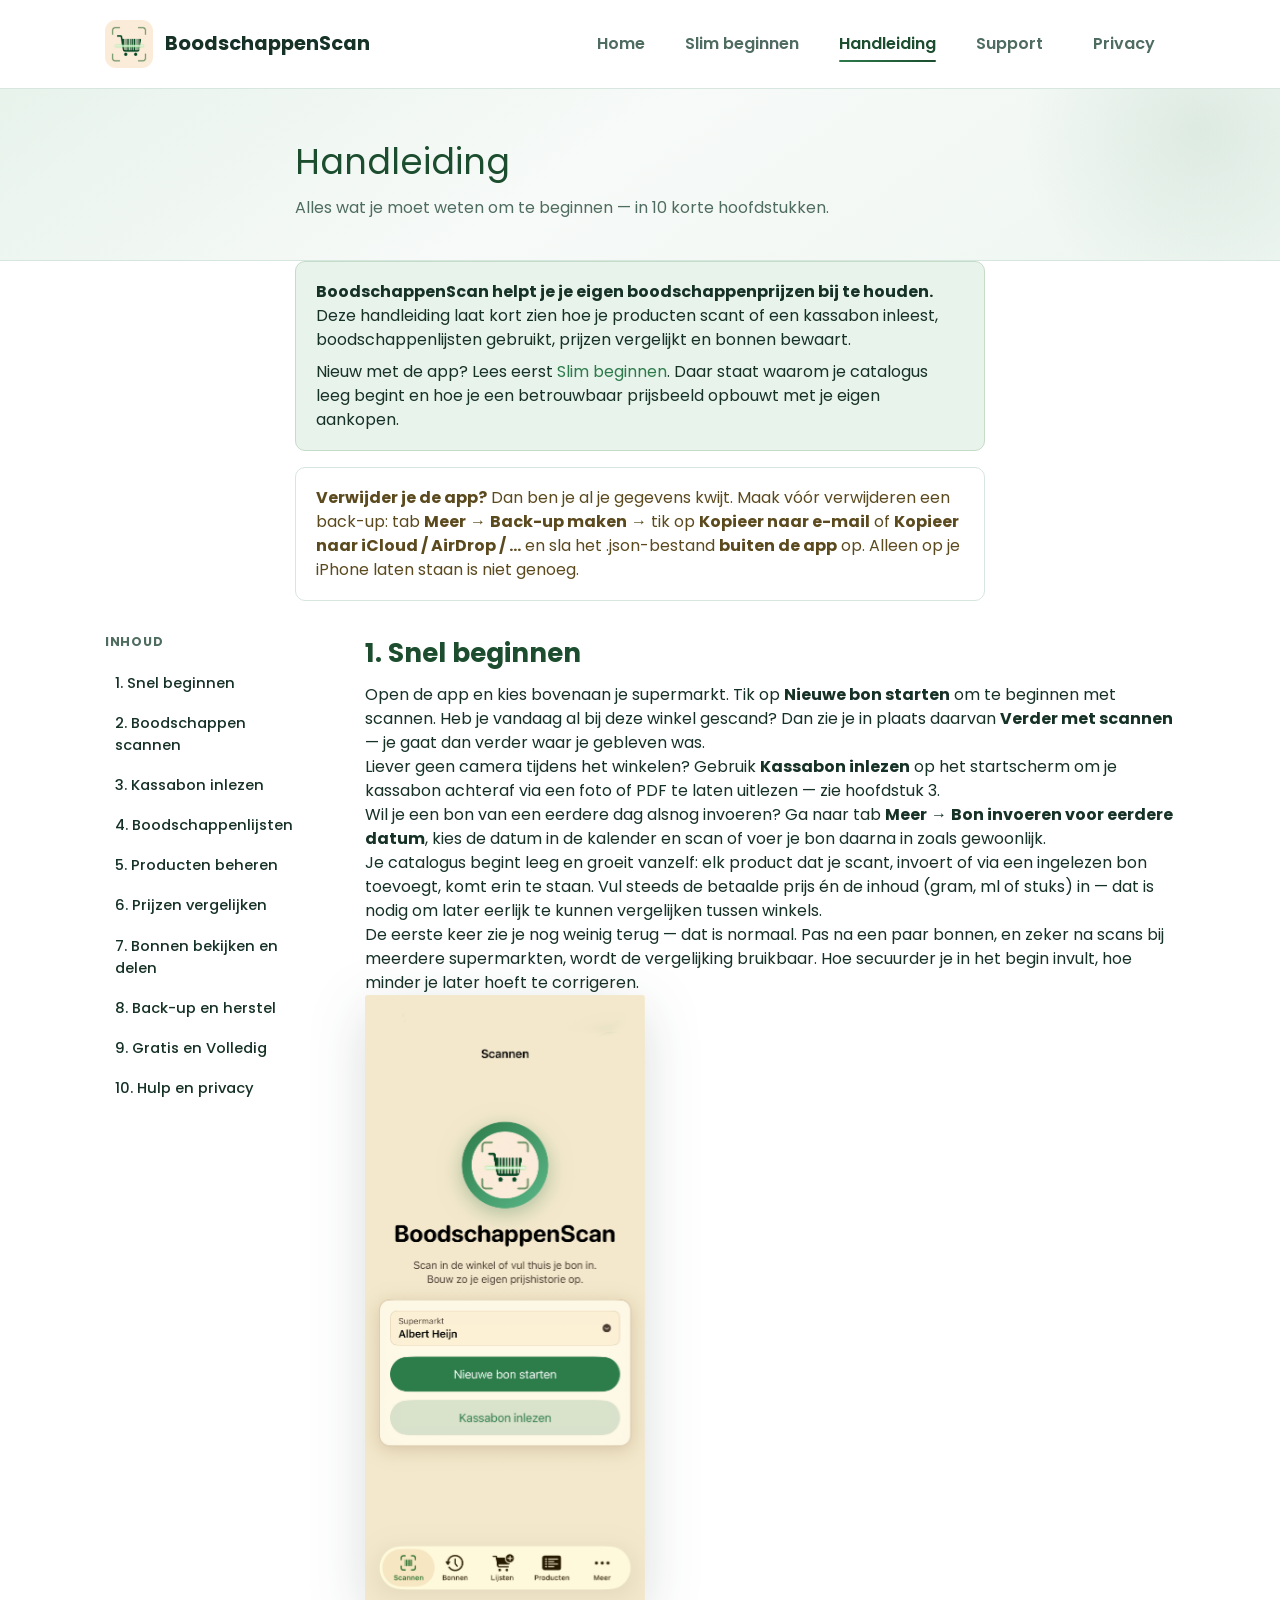
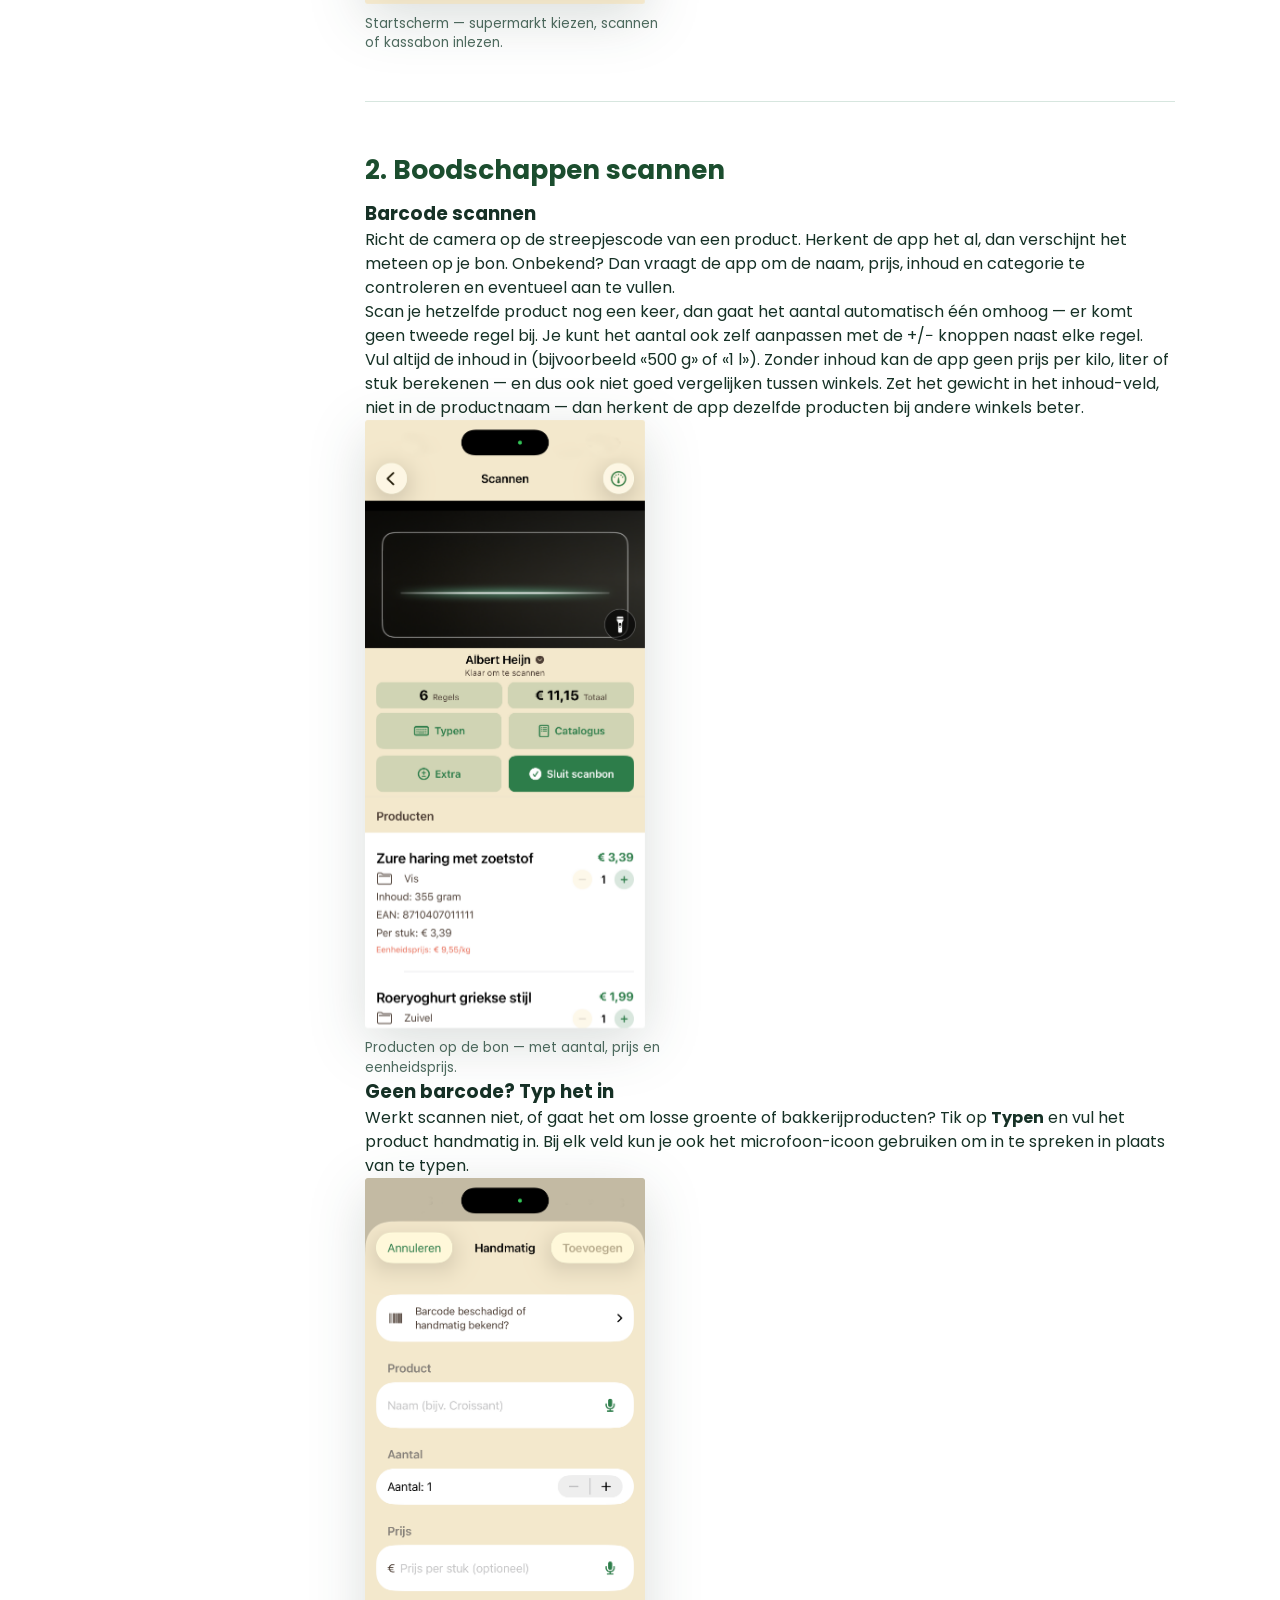
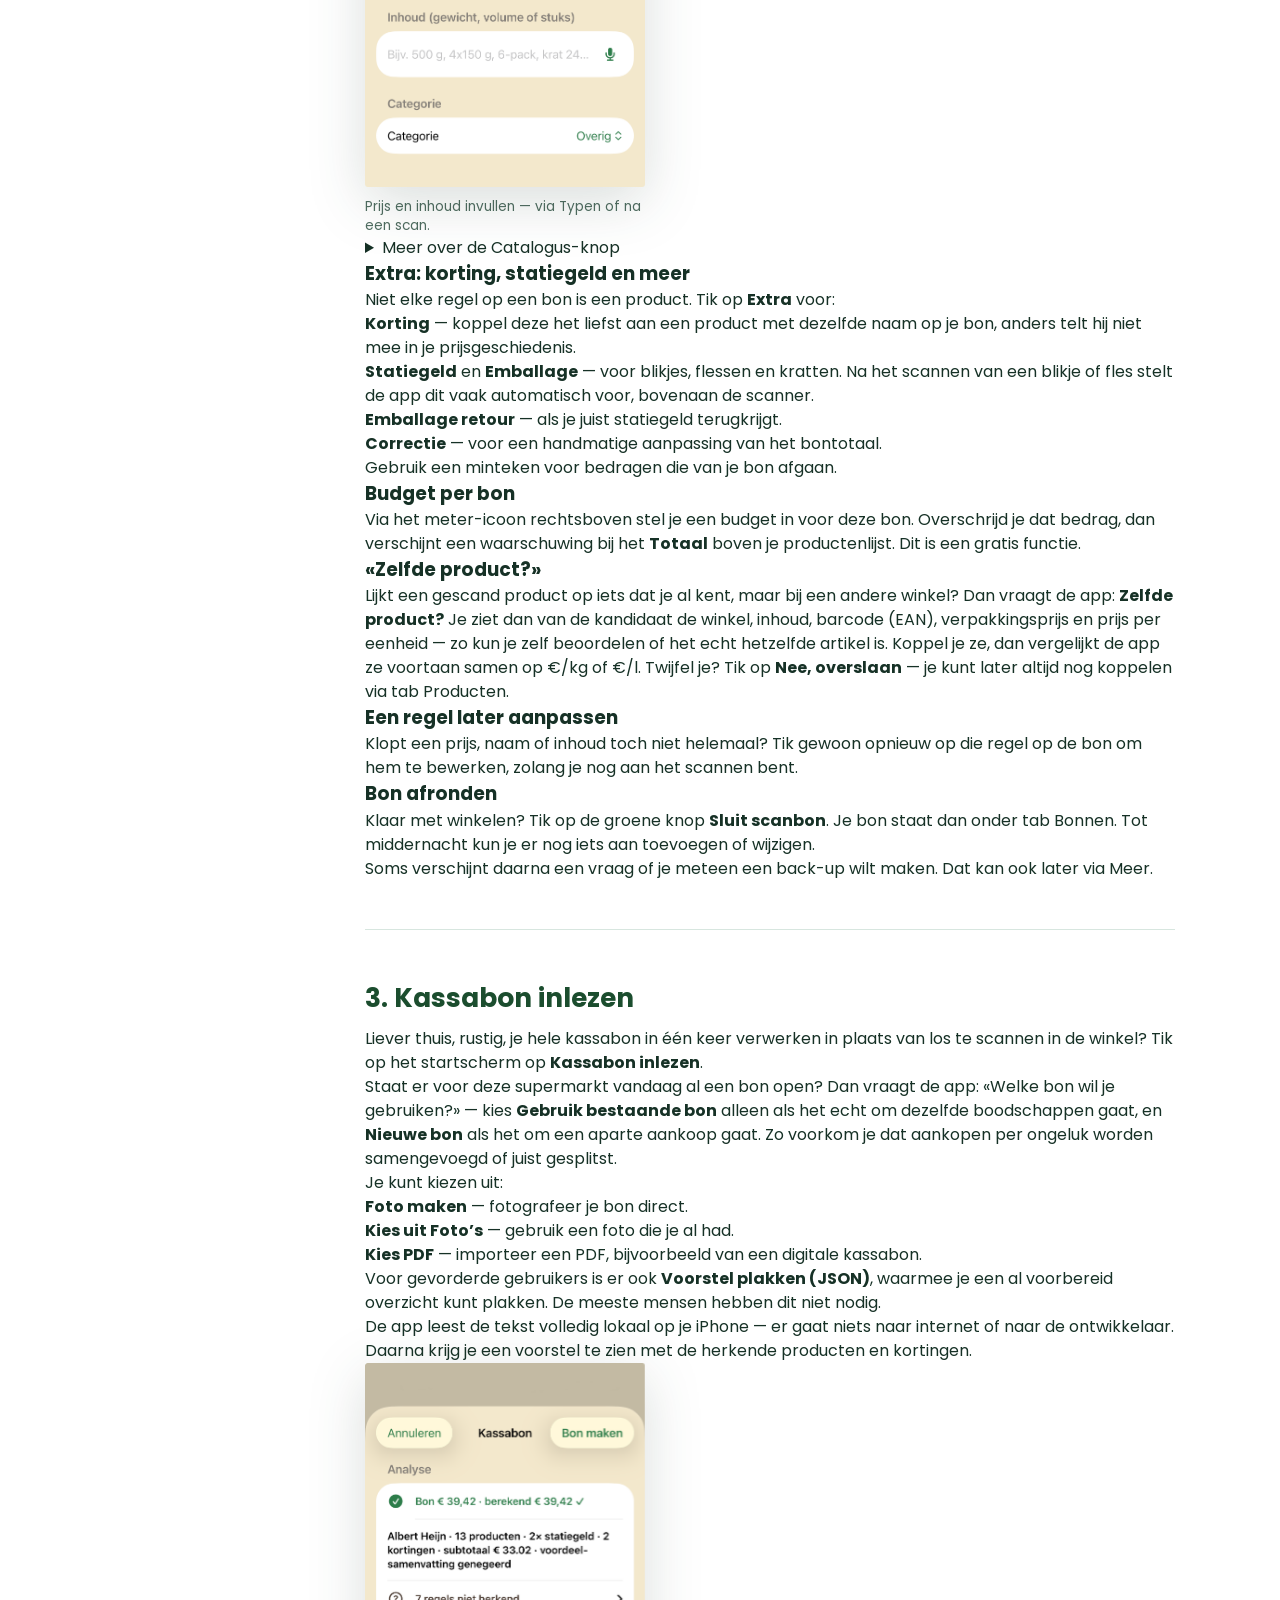
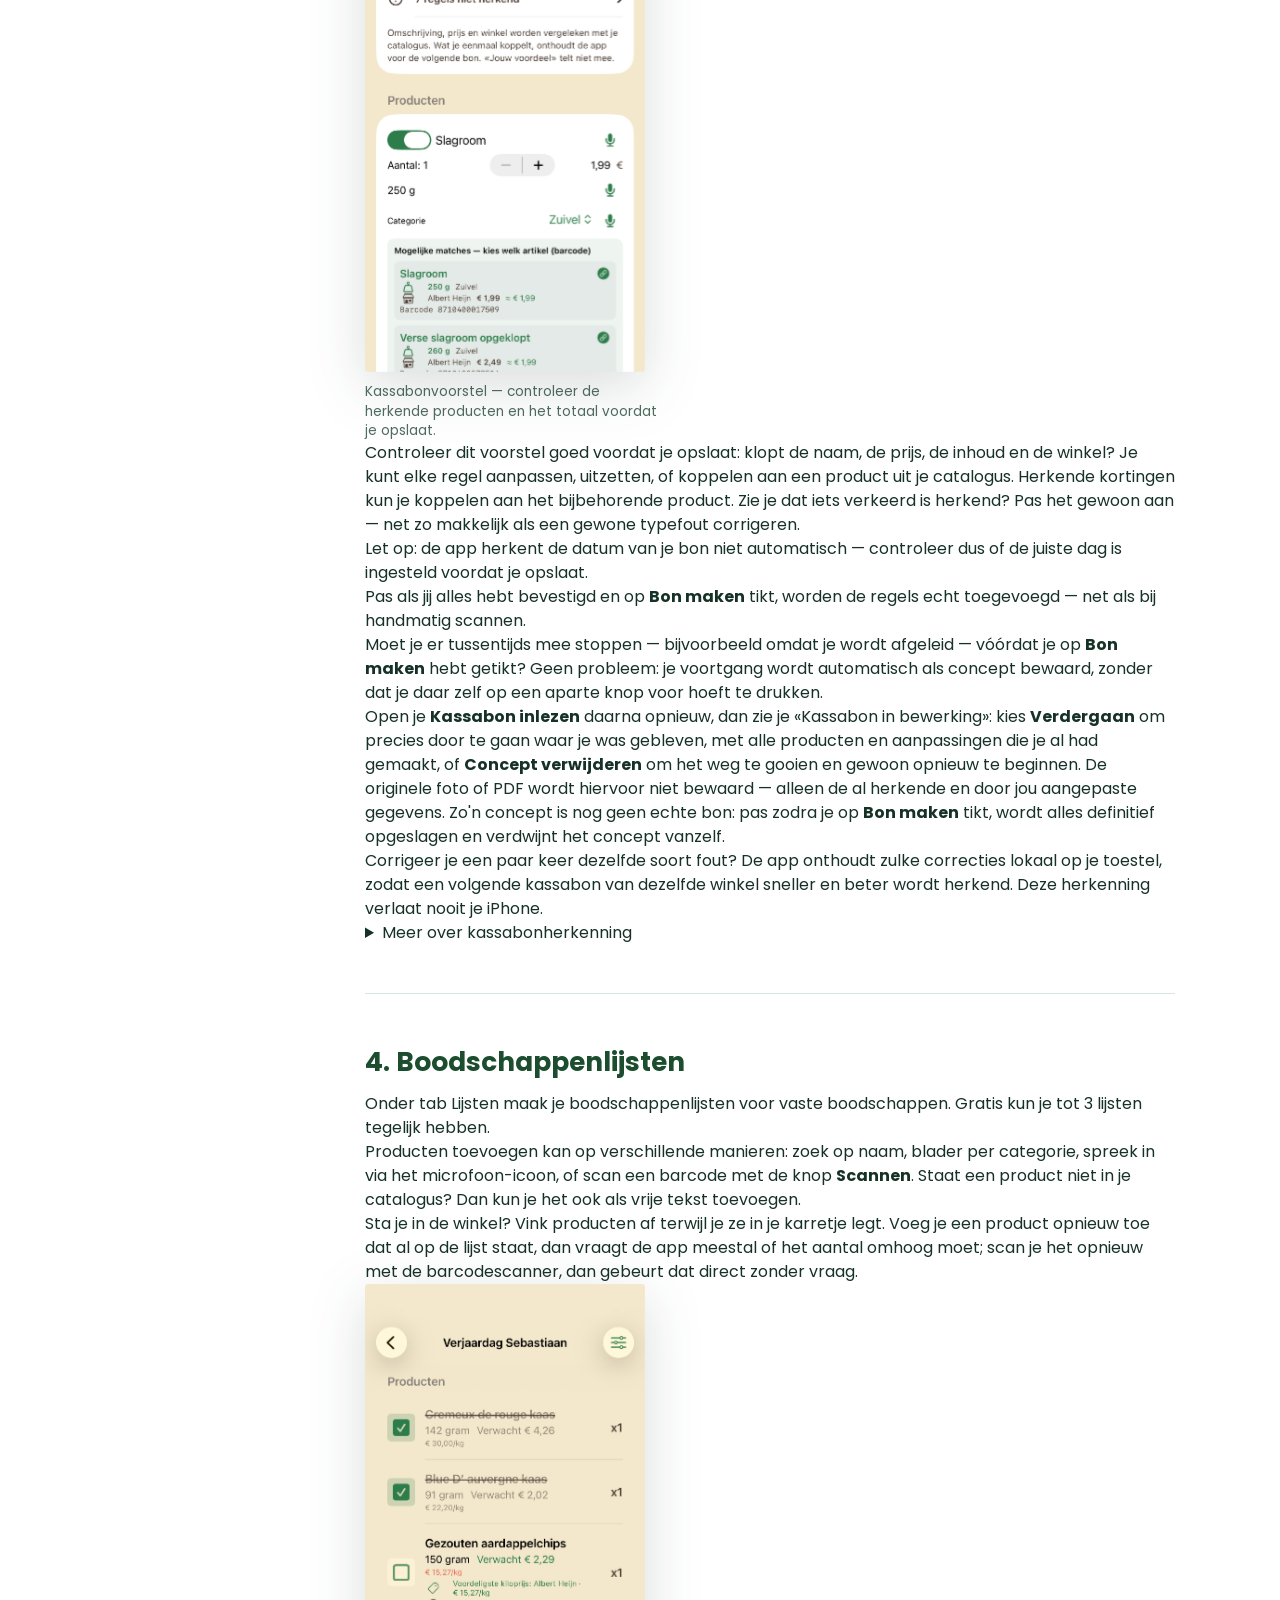
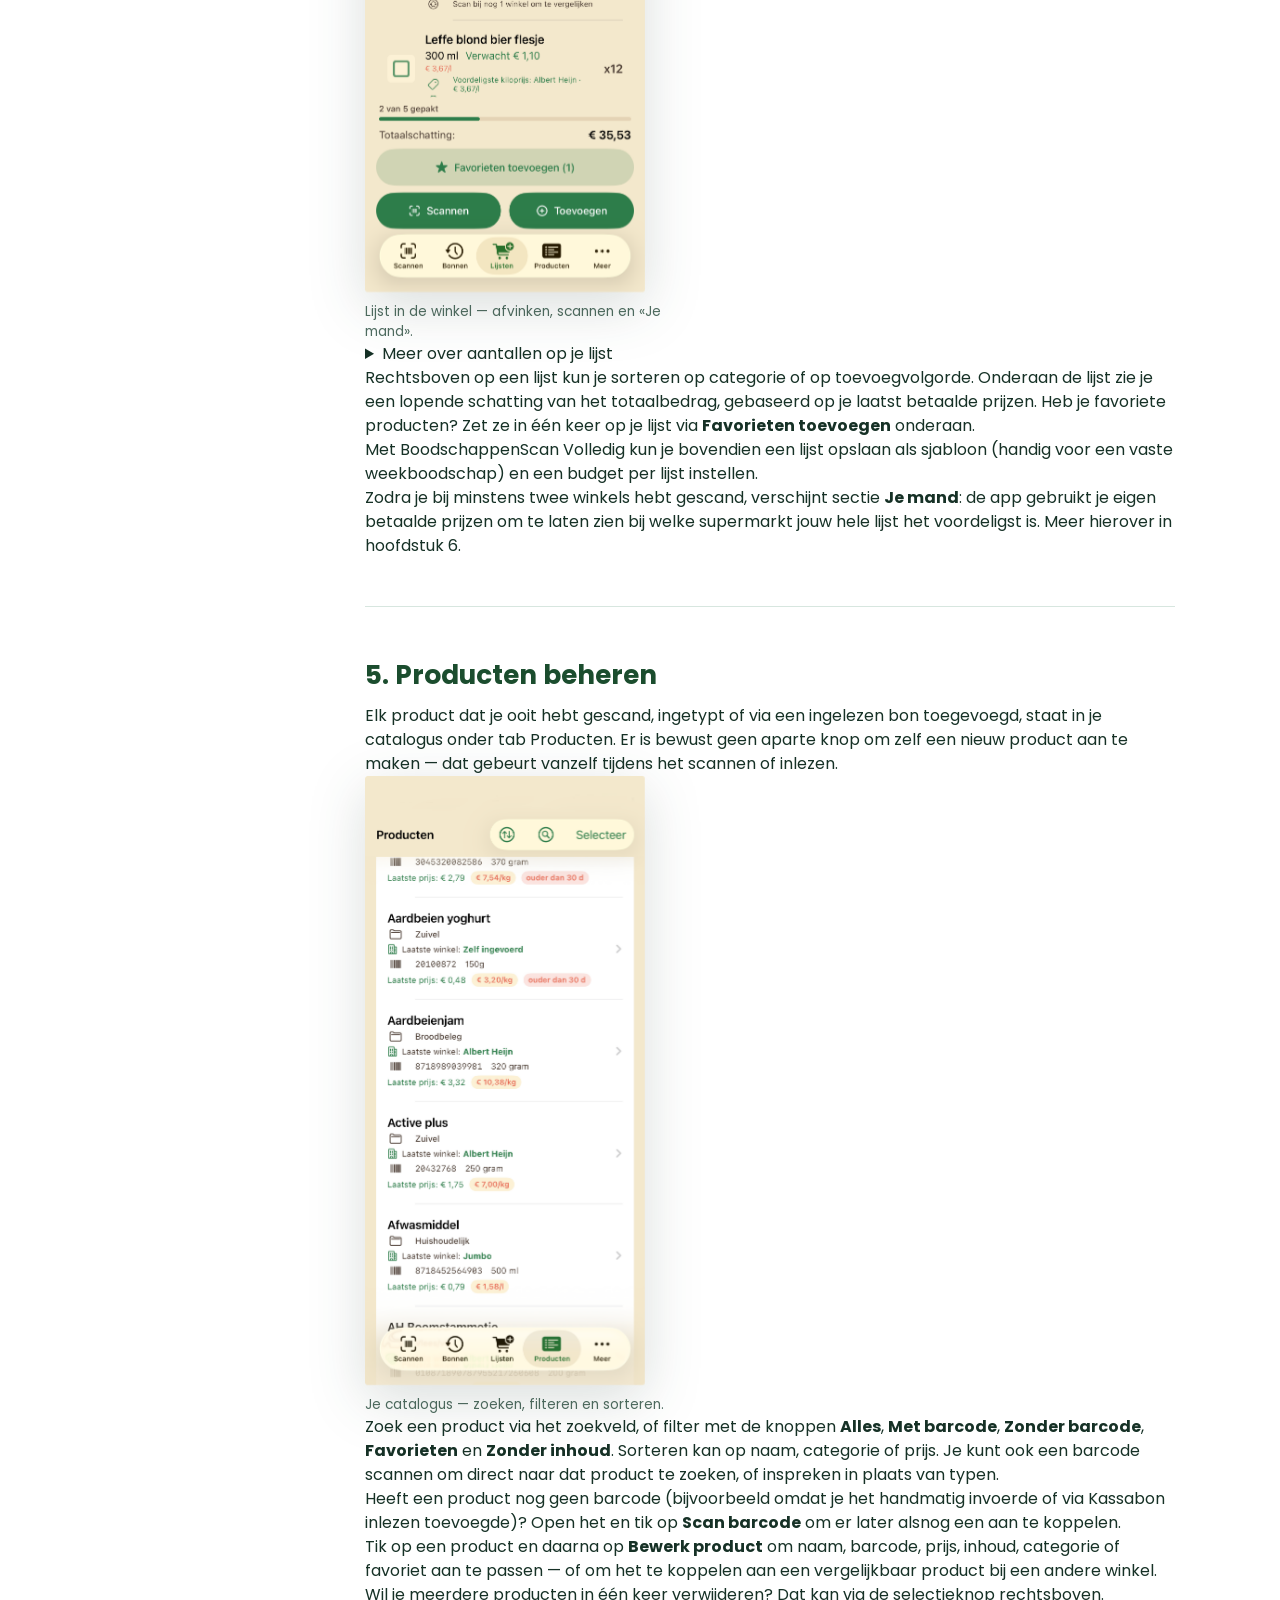
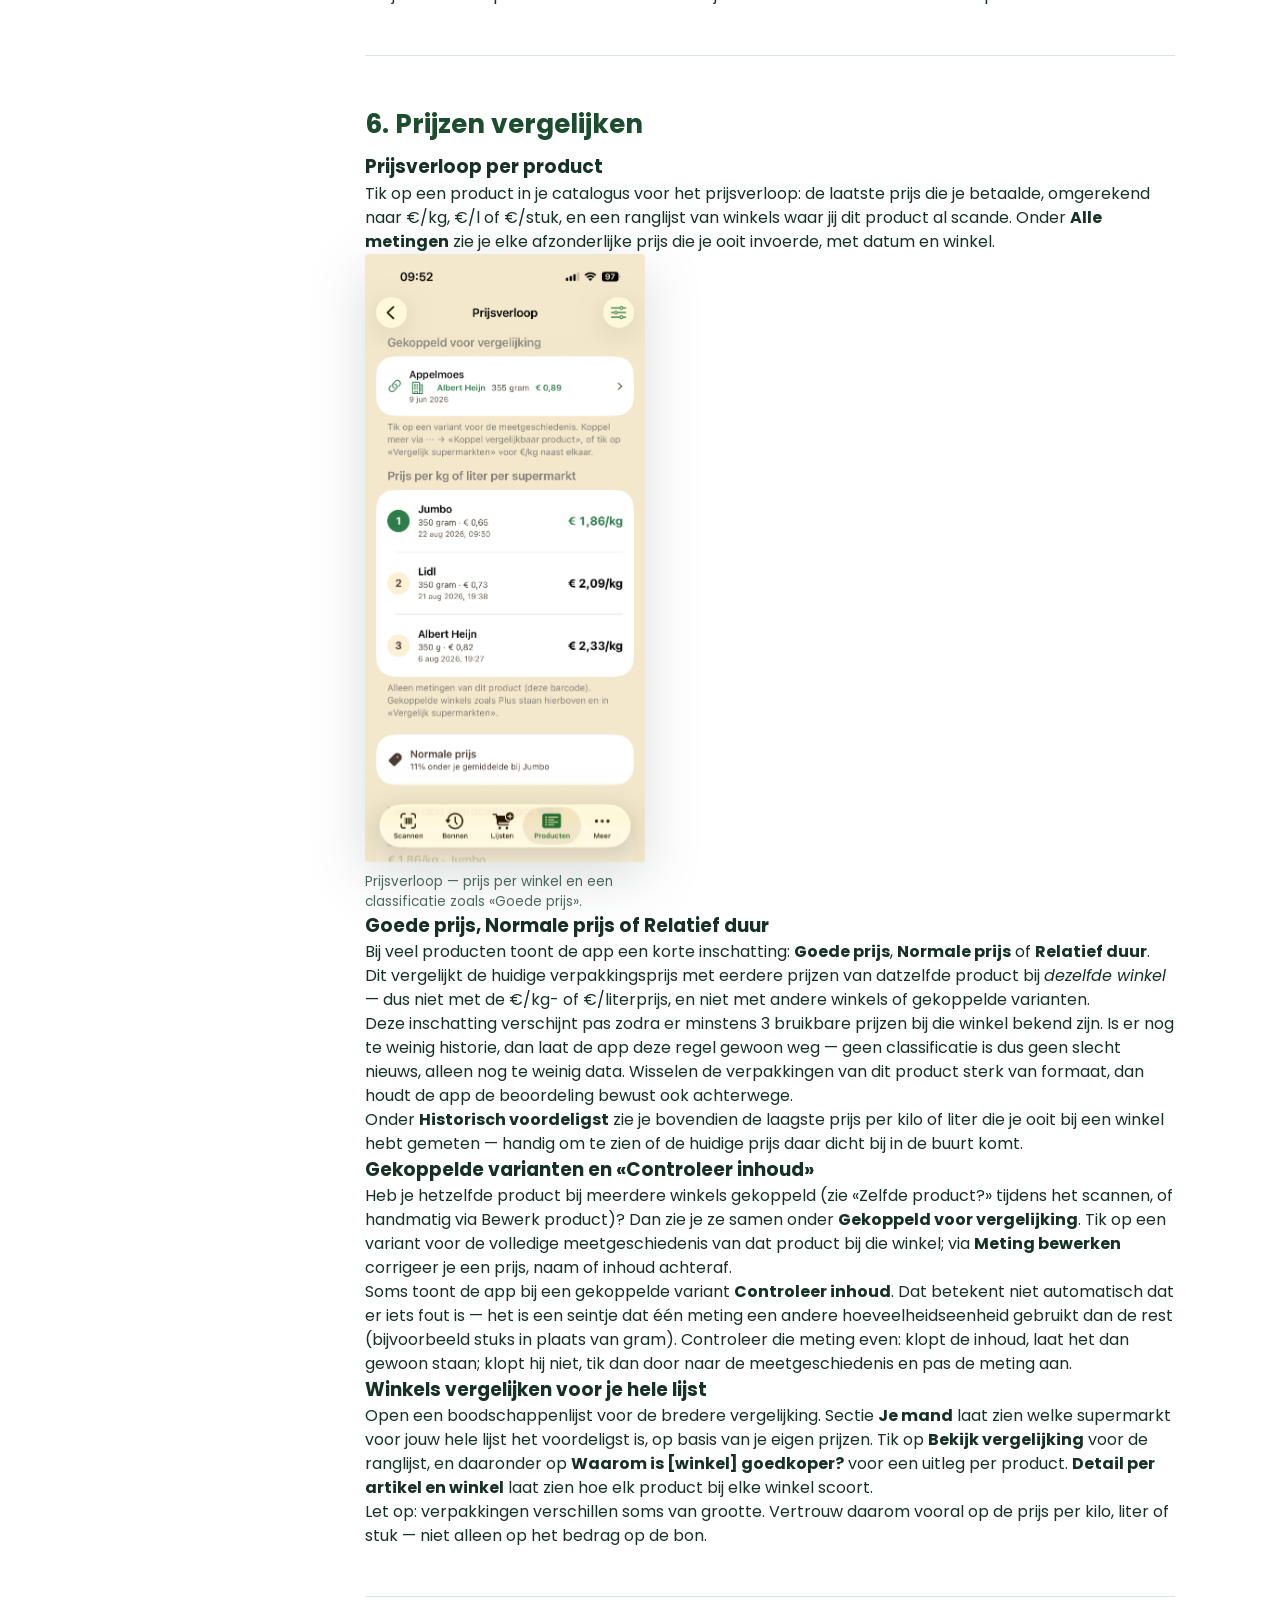
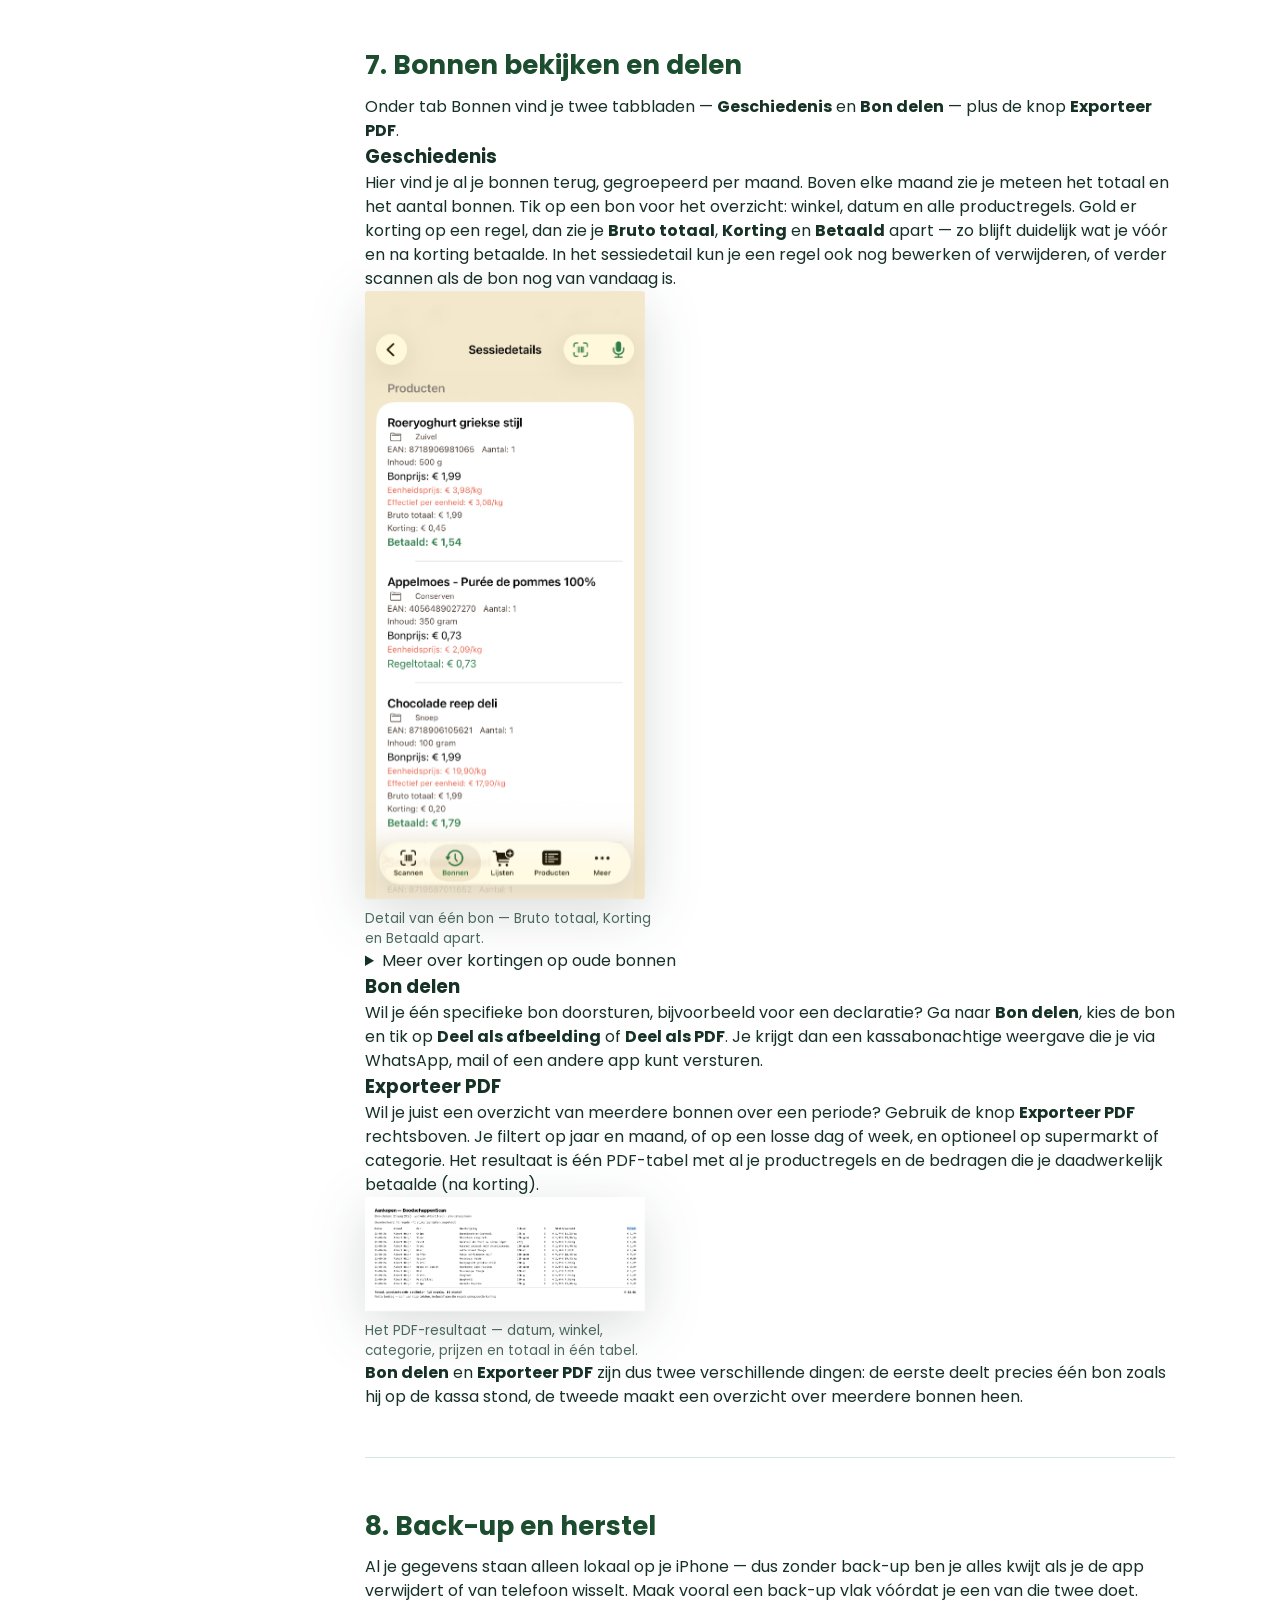
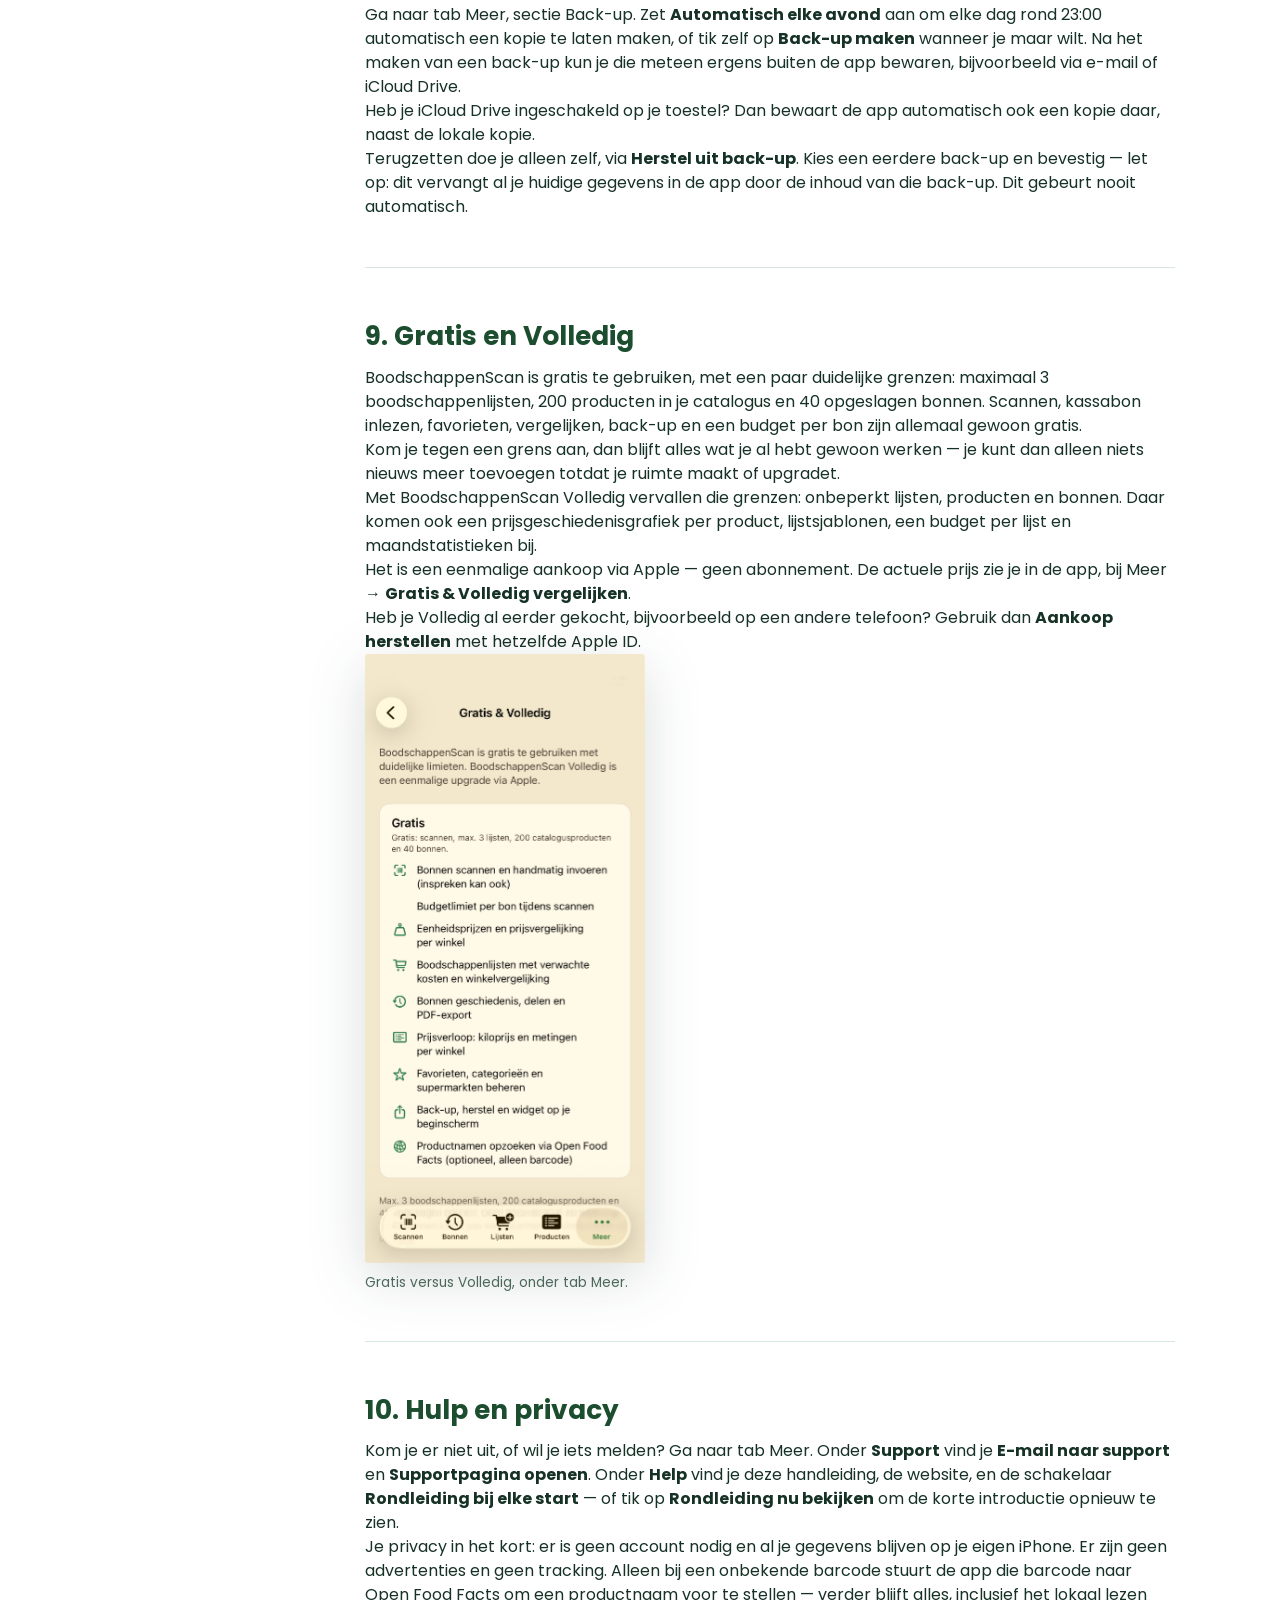
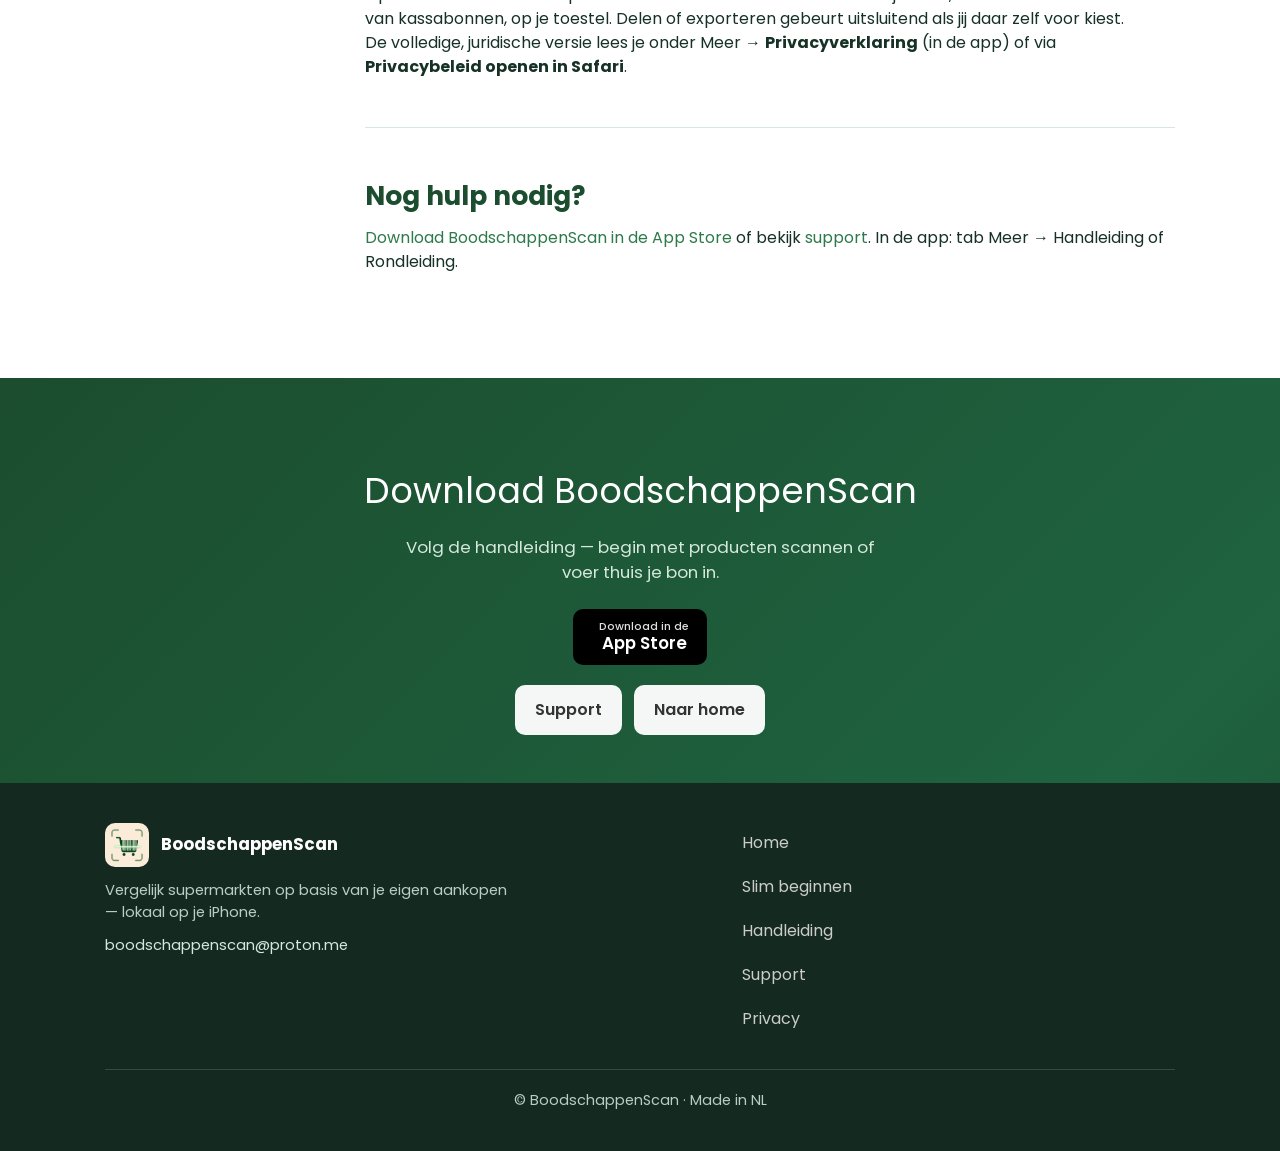
==== handleiding.html @ dc6f980c "Add files via upload" ====
<!DOCTYPE html>

<html lang="nl">
<head>
<meta charset="utf-8"/>
<meta content="width=device-width, initial-scale=1" name="viewport"/>
<title>Handleiding – BoodschappenScan</title>
<meta content="Compacte handleiding voor BoodschappenScan: snel beginnen, scannen, kassabon inlezen, lijsten, producten, prijzen vergelijken, bonnen, back-up en Volledig." name="description"/>
<meta content="index,follow" name="robots"/>
<link crossorigin="anonymous" href="https://cdnjs.cloudflare.com/ajax/libs/font-awesome/6.5.1/css/all.min.css" referrerpolicy="no-referrer" rel="stylesheet"/>
<link href="css/style.css?v=6" rel="stylesheet"/>
<link href="assets/app-icon.png" rel="icon" type="image/png"/>
<link href="https://fonts.googleapis.com" rel="preconnect"/>
<link crossorigin="" href="https://fonts.gstatic.com" rel="preconnect"/>
<link href="https://fonts.googleapis.com/css2?family=Poppins:wght@300;400;600;700&amp;display=swap" rel="stylesheet"/>
</head>
<body>
<nav class="navbar">
<div class="container">
<div class="logo">
<a href="home.html">
<img alt="BoodschappenScan" src="assets/app-icon.png"/>
          BoodschappenScan
        </a>
</div>
<div class="main-menu">
<ul>
<li><a href="home.html">Home</a></li>
<li><a href="slimbeginnen.html">Slim beginnen</a></li>
<li><a class="active" href="handleiding.html">Handleiding</a></li>
<li><a href="support.html">Support</a></li>
<li><a href="index.html">Privacy</a></li>
</ul>
</div>
<button aria-controls="site-mobile-menu" aria-expanded="false" aria-label="Menu openen" class="hamburger-button" type="button">
<div class="hamburger-line"></div>
<div class="hamburger-line"></div>
<div class="hamburger-line"></div>
</button>
</div>
</nav>
<button aria-label="Menu sluiten" class="mobile-menu-backdrop" hidden="" type="button"></button>
<div class="mobile-menu" id="site-mobile-menu">
<ul>
<li><a href="home.html">Home</a></li>
<li><a href="slimbeginnen.html">Slim beginnen</a></li>
<li><a class="active" href="handleiding.html">Handleiding</a></li>
<li><a href="support.html">Support</a></li>
<li><a href="index.html">Privacy</a></li>
</ul>
</div>
<section class="page-hero">
<div class="container-md">
<h1 class="text-xl" style="margin:0;">Handleiding</h1>
<p class="meta">Alles wat je moet weten om te beginnen — in 10 korte hoofdstukken.</p>
</div>
</section>
<div class="guide-intro container-md">
<div class="box box-accent">
<p style="margin:0 0 8px;"><strong>BoodschappenScan helpt je je eigen boodschappenprijzen bij te houden.</strong> Deze handleiding laat kort zien hoe je producten scant of een kassabon inleest, boodschappenlijsten gebruikt, prijzen vergelijkt en bonnen bewaart.</p>
<p style="margin:0;">Nieuw met de app? Lees eerst <a href="slimbeginnen.html">Slim beginnen</a>. Daar staat waarom je catalogus leeg begint en hoe je een betrouwbaar prijsbeeld opbouwt met je eigen aankopen.</p>
</div>
<div class="guide-warning box">
<p style="margin:0;"><strong>Verwijder je de app?</strong> Dan ben je al je gegevens kwijt. Maak vóór verwijderen een back-up: tab <strong>Meer</strong> → <strong>Back-up maken</strong> → tik op <strong>Kopieer naar e-mail</strong> of <strong>Kopieer naar iCloud / AirDrop / …</strong> en sla het .json-bestand <strong>buiten de app</strong> op. Alleen op je iPhone laten staan is niet genoeg.</p>
</div>
</div>
<div class="guide-layout container">
<aside aria-label="Inhoudsopgave" class="guide-toc">
<p class="guide-toc-title">Inhoud</p>
<nav>
<ul>
<li><a href="#start">1. Snel beginnen</a></li>
<li><a href="#scannen">2. Boodschappen scannen</a></li>
<li><a href="#kassabon">3. Kassabon inlezen</a></li>
<li><a href="#lijsten">4. Boodschappenlijsten</a></li>
<li><a href="#producten">5. Producten beheren</a></li>
<li><a href="#vergelijken">6. Prijzen vergelijken</a></li>
<li><a href="#bonnen">7. Bonnen bekijken en delen</a></li>
<li><a href="#backup">8. Back-up en herstel</a></li>
<li><a href="#volledig">9. Gratis en Volledig</a></li>
<li><a href="#hulp-privacy">10. Hulp en privacy</a></li>
</ul>
</nav>
</aside>
<main class="guide-content">
<!-- 1. SNEL BEGINNEN -->
<section class="guide-chapter" id="start">
<h2>1. Snel beginnen</h2>
<p>Open de app en kies bovenaan je supermarkt. Tik op <strong>Nieuwe bon starten</strong> om te beginnen met scannen. Heb je vandaag al bij deze winkel gescand? Dan zie je in plaats daarvan <strong>Verder met scannen</strong> — je gaat dan verder waar je gebleven was.</p>
<p>Liever geen camera tijdens het winkelen? Gebruik <strong>Kassabon inlezen</strong> op het startscherm om je kassabon achteraf via een foto of PDF te laten uitlezen — zie hoofdstuk 3.</p>
<p>Wil je een bon van een eerdere dag alsnog invoeren? Ga naar tab <strong>Meer</strong> → <strong>Bon invoeren voor eerdere datum</strong>, kies de datum in de kalender en scan of voer je bon daarna in zoals gewoonlijk.</p>
<p>Je catalogus begint leeg en groeit vanzelf: elk product dat je scant, invoert of via een ingelezen bon toevoegt, komt erin te staan. Vul steeds de betaalde prijs én de inhoud (gram, ml of stuks) in — dat is nodig om later eerlijk te kunnen vergelijken tussen winkels.</p>
<p>De eerste keer zie je nog weinig terug — dat is normaal. Pas na een paar bonnen, en zeker na scans bij meerdere supermarkten, wordt de vergelijking bruikbaar. Hoe secuurder je in het begin invult, hoe minder je later hoeft te corrigeren.</p>
<figure class="guide-figure">
<div class="device-shot guide-shot is-zoomable">
<img alt="Startscherm met Nieuwe bon starten" class="app-screenshot" height="1024" loading="lazy" src="assets/fotohandleiding/startscherm_1.png" width="470"/>
</div>
<figcaption>Startscherm — supermarkt kiezen, scannen of kassabon inlezen.</figcaption>
</figure>
</section>
<!-- 2. BOODSCHAPPEN SCANNEN -->
<section class="guide-chapter" id="scannen">
<h2>2. Boodschappen scannen</h2>
<h3>Barcode scannen</h3>
<p>Richt de camera op de streepjescode van een product. Herkent de app het al, dan verschijnt het meteen op je bon. Onbekend? Dan vraagt de app om de naam, prijs, inhoud en categorie te controleren en eventueel aan te vullen.</p>
<p>Scan je hetzelfde product nog een keer, dan gaat het aantal automatisch één omhoog — er komt geen tweede regel bij. Je kunt het aantal ook zelf aanpassen met de +/− knoppen naast elke regel.</p>
<p>Vul altijd de inhoud in (bijvoorbeeld «500 g» of «1 l»). Zonder inhoud kan de app geen prijs per kilo, liter of stuk berekenen — en dus ook niet goed vergelijken tussen winkels. Zet het gewicht in het inhoud-veld, niet in de productnaam — dan herkent de app dezelfde producten bij andere winkels beter.</p>
<figure class="guide-figure">
<div class="device-shot guide-shot is-zoomable">
<img alt="Gescande producten op bon" class="app-screenshot" height="1024" loading="lazy" src="assets/fotohandleiding/scannen_5.png" width="470"/>
</div>
<figcaption>Producten op de bon — met aantal, prijs en eenheidsprijs.</figcaption>
</figure>
<h3>Geen barcode? Typ het in</h3>
<p>Werkt scannen niet, of gaat het om losse groente of bakkerijproducten? Tik op <strong>Typen</strong> en vul het product handmatig in. Bij elk veld kun je ook het microfoon-icoon gebruiken om in te spreken in plaats van te typen.</p>
<figure class="guide-figure">
<div class="device-shot guide-shot is-zoomable">
<img alt="Handmatig product invoeren" class="app-screenshot" height="1024" loading="lazy" src="assets/fotohandleiding/scannentypen_7.png" width="470"/>
</div>
<figcaption>Prijs en inhoud invullen — via Typen of na een scan.</figcaption>
</figure>
<details class="guide-detail">
<summary>Meer over de Catalogus-knop</summary>
<p>Tik tijdens het scannen op <strong>Catalogus</strong> om snel een product te kiezen dat je al eerder hebt gescand of ingevoerd — handig als scannen even niet lukt, of voor een vaste boodschap zonder barcode. De app vult naam, prijs en inhoud alvast in vanuit je catalogus; controleer daarna gewoon aantal, prijs en inhoud zoals bij elke andere regel.</p>
</details>
<h3>Extra: korting, statiegeld en meer</h3>
<p>Niet elke regel op een bon is een product. Tik op <strong>Extra</strong> voor:</p>
<ul>
<li><strong>Korting</strong> — koppel deze het liefst aan een product met dezelfde naam op je bon, anders telt hij niet mee in je prijsgeschiedenis.</li>
<li><strong>Statiegeld</strong> en <strong>Emballage</strong> — voor blikjes, flessen en kratten. Na het scannen van een blikje of fles stelt de app dit vaak automatisch voor, bovenaan de scanner.</li>
<li><strong>Emballage retour</strong> — als je juist statiegeld terugkrijgt.</li>
<li><strong>Correctie</strong> — voor een handmatige aanpassing van het bontotaal.</li>
</ul>
<p>Gebruik een minteken voor bedragen die van je bon afgaan.</p>
<h3>Budget per bon</h3>
<p>Via het meter-icoon rechtsboven stel je een budget in voor deze bon. Overschrijd je dat bedrag, dan verschijnt een waarschuwing bij het <strong>Totaal</strong> boven je productenlijst. Dit is een gratis functie.</p>
<h3>«Zelfde product?»</h3>
<p>Lijkt een gescand product op iets dat je al kent, maar bij een andere winkel? Dan vraagt de app: <strong>Zelfde product?</strong> Je ziet dan van de kandidaat de winkel, inhoud, barcode (EAN), verpakkingsprijs en prijs per eenheid — zo kun je zelf beoordelen of het echt hetzelfde artikel is. Koppel je ze, dan vergelijkt de app ze voortaan samen op €/kg of €/l. Twijfel je? Tik op <strong>Nee, overslaan</strong> — je kunt later altijd nog koppelen via tab Producten.</p>
<h3>Een regel later aanpassen</h3>
<p>Klopt een prijs, naam of inhoud toch niet helemaal? Tik gewoon opnieuw op die regel op de bon om hem te bewerken, zolang je nog aan het scannen bent.</p>
<h3>Bon afronden</h3>
<p>Klaar met winkelen? Tik op de groene knop <strong>Sluit scanbon</strong>. Je bon staat dan onder tab Bonnen. Tot middernacht kun je er nog iets aan toevoegen of wijzigen.</p>
<p>Soms verschijnt daarna een vraag of je meteen een back-up wilt maken. Dat kan ook later via Meer.</p>
</section>
<!-- 3. KASSABON INLEZEN -->
<section class="guide-chapter" id="kassabon">
<h2>3. Kassabon inlezen</h2>
<p>Liever thuis, rustig, je hele kassabon in één keer verwerken in plaats van los te scannen in de winkel? Tik op het startscherm op <strong>Kassabon inlezen</strong>.</p>
<p>Staat er voor deze supermarkt vandaag al een bon open? Dan vraagt de app: «Welke bon wil je gebruiken?» — kies <strong>Gebruik bestaande bon</strong> alleen als het echt om dezelfde boodschappen gaat, en <strong>Nieuwe bon</strong> als het om een aparte aankoop gaat. Zo voorkom je dat aankopen per ongeluk worden samengevoegd of juist gesplitst.</p>
<p>Je kunt kiezen uit:</p>
<ul>
<li><strong>Foto maken</strong> — fotografeer je bon direct.</li>
<li><strong>Kies uit Foto’s</strong> — gebruik een foto die je al had.</li>
<li><strong>Kies PDF</strong> — importeer een PDF, bijvoorbeeld van een digitale kassabon.</li>
</ul>
<p>Voor gevorderde gebruikers is er ook <strong>Voorstel plakken (JSON)</strong>, waarmee je een al voorbereid overzicht kunt plakken. De meeste mensen hebben dit niet nodig.</p>
<p>De app leest de tekst volledig lokaal op je iPhone — er gaat niets naar internet of naar de ontwikkelaar. Daarna krijg je een voorstel te zien met de herkende producten en kortingen.</p>
<figure class="guide-figure">
<div class="device-shot guide-shot is-zoomable">
<img alt="Kassabon inlezen — controle van herkende producten en totaal" class="app-screenshot" height="1024" loading="lazy" src="assets/fotohandleiding/handleiding_kassabon_inlezen_voorstel.png" width="470"/>
</div>
<figcaption>Kassabonvoorstel — controleer de herkende producten en het totaal voordat je opslaat.</figcaption>
</figure>
<p>Controleer dit voorstel goed voordat je opslaat: klopt de naam, de prijs, de inhoud en de winkel? Je kunt elke regel aanpassen, uitzetten, of koppelen aan een product uit je catalogus. Herkende kortingen kun je koppelen aan het bijbehorende product. Zie je dat iets verkeerd is herkend? Pas het gewoon aan — net zo makkelijk als een gewone typefout corrigeren.</p>
<p>Let op: de app herkent de datum van je bon niet automatisch — controleer dus of de juiste dag is ingesteld voordat je opslaat.</p>
<p>Pas als jij alles hebt bevestigd en op <strong>Bon maken</strong> tikt, worden de regels echt toegevoegd — net als bij handmatig scannen.</p>
<p>Moet je er tussentijds mee stoppen — bijvoorbeeld omdat je wordt afgeleid — vóórdat je op <strong>Bon maken</strong> hebt getikt? Geen probleem: je voortgang wordt automatisch als concept bewaard, zonder dat je daar zelf op een aparte knop voor hoeft te drukken.</p>
<p>Open je <strong>Kassabon inlezen</strong> daarna opnieuw, dan zie je «Kassabon in bewerking»: kies <strong>Verdergaan</strong> om precies door te gaan waar je was gebleven, met alle producten en aanpassingen die je al had gemaakt, of <strong>Concept verwijderen</strong> om het weg te gooien en gewoon opnieuw te beginnen. De originele foto of PDF wordt hiervoor niet bewaard — alleen de al herkende en door jou aangepaste gegevens. Zo'n concept is nog geen echte bon: pas zodra je op <strong>Bon maken</strong> tikt, wordt alles definitief opgeslagen en verdwijnt het concept vanzelf.</p>
<p>Corrigeer je een paar keer dezelfde soort fout? De app onthoudt zulke correcties lokaal op je toestel, zodat een volgende kassabon van dezelfde winkel sneller en beter wordt herkend. Deze herkenning verlaat nooit je iPhone.</p>
<details class="guide-detail">
<summary>Meer over kassabonherkenning</summary>
<p>Boven het voorstel zie je het bonbedrag naast het bedrag dat de app zelf berekende uit de herkende regels — komen die niet overeen, dan weet je meteen dat er iets te controleren valt. Regels die de app niet kon interpreteren, staan apart en zijn open te klappen om te controleren. Kortingen en statiegeld worden waar mogelijk automatisch als aparte regel herkend, los van de gewone productregels. Bij elk product kun je een voorgestelde match uit je catalogus controleren of zelf een barcode scannen.</p>
</details>
</section>
<!-- 4. BOODSCHAPPENLIJSTEN -->
<section class="guide-chapter" id="lijsten">
<h2>4. Boodschappenlijsten</h2>
<p>Onder tab Lijsten maak je boodschappenlijsten voor vaste boodschappen. Gratis kun je tot 3 lijsten tegelijk hebben.</p>
<p>Producten toevoegen kan op verschillende manieren: zoek op naam, blader per categorie, spreek in via het microfoon-icoon, of scan een barcode met de knop <strong>Scannen</strong>. Staat een product niet in je catalogus? Dan kun je het ook als vrije tekst toevoegen.</p>
<p>Sta je in de winkel? Vink producten af terwijl je ze in je karretje legt. Voeg je een product opnieuw toe dat al op de lijst staat, dan vraagt de app meestal of het aantal omhoog moet; scan je het opnieuw met de barcodescanner, dan gebeurt dat direct zonder vraag.</p>
<figure class="guide-figure">
<div class="device-shot guide-shot is-zoomable">
<img alt="Boodschappenlijst afvinken in winkel" class="app-screenshot" height="1024" loading="lazy" src="assets/fotohandleiding/lijstenboodschappenlijst_18.png" width="470"/>
</div>
<figcaption>Lijst in de winkel — afvinken, scannen en «Je mand».</figcaption>
</figure>
<details class="guide-detail">
<summary>Meer over aantallen op je lijst</summary>
<p>Tik op het aantal bij een regel om het met <strong>+/−</strong> aan te passen. Voeg je een product opnieuw toe dat al op de lijst staat, dan verhoogt dat (na een korte vraag) het aantal; herscan je hetzelfde product met de lijstscanner, dan gaat het aantal direct één omhoog, zonder vraag. Was het item al afgevinkt? Dan wordt het bij opnieuw toevoegen automatisch weer actief.</p>
</details>
<p>Rechtsboven op een lijst kun je sorteren op categorie of op toevoegvolgorde. Onderaan de lijst zie je een lopende schatting van het totaalbedrag, gebaseerd op je laatst betaalde prijzen. Heb je favoriete producten? Zet ze in één keer op je lijst via <strong>Favorieten toevoegen</strong> onderaan.</p>
<p>Met BoodschappenScan Volledig kun je bovendien een lijst opslaan als sjabloon (handig voor een vaste weekboodschap) en een budget per lijst instellen.</p>
<p>Zodra je bij minstens twee winkels hebt gescand, verschijnt sectie <strong>Je mand</strong>: de app gebruikt je eigen betaalde prijzen om te laten zien bij welke supermarkt jouw hele lijst het voordeligst is. Meer hierover in hoofdstuk 6.</p>
</section>
<!-- 5. PRODUCTEN BEHEREN -->
<section class="guide-chapter" id="producten">
<h2>5. Producten beheren</h2>
<p>Elk product dat je ooit hebt gescand, ingetypt of via een ingelezen bon toegevoegd, staat in je catalogus onder tab Producten. Er is bewust geen aparte knop om zelf een nieuw product aan te maken — dat gebeurt vanzelf tijdens het scannen of inlezen.</p>
<figure class="guide-figure">
<div class="device-shot guide-shot is-zoomable">
<img alt="Productencatalogus" class="app-screenshot" height="1024" loading="lazy" src="assets/fotohandleiding/producten_20.png" width="470"/>
</div>
<figcaption>Je catalogus — zoeken, filteren en sorteren.</figcaption>
</figure>
<p>Zoek een product via het zoekveld, of filter met de knoppen <strong>Alles</strong>, <strong>Met barcode</strong>, <strong>Zonder barcode</strong>, <strong>Favorieten</strong> en <strong>Zonder inhoud</strong>. Sorteren kan op naam, categorie of prijs. Je kunt ook een barcode scannen om direct naar dat product te zoeken, of inspreken in plaats van typen.</p>
<p id="barcode-scannen">Heeft een product nog geen barcode (bijvoorbeeld omdat je het handmatig invoerde of via Kassabon inlezen toevoegde)? Open het en tik op <strong>Scan barcode</strong> om er later alsnog een aan te koppelen.</p>
<p>Tik op een product en daarna op <strong>Bewerk product</strong> om naam, barcode, prijs, inhoud, categorie of favoriet aan te passen — of om het te koppelen aan een vergelijkbaar product bij een andere winkel. Wil je meerdere producten in één keer verwijderen? Dat kan via de selectieknop rechtsboven.</p>
</section>
<!-- 6. PRIJZEN VERGELIJKEN -->
<section class="guide-chapter" id="vergelijken">
<h2>6. Prijzen vergelijken</h2>
<h3>Prijsverloop per product</h3>
<p>Tik op een product in je catalogus voor het prijsverloop: de laatste prijs die je betaalde, omgerekend naar €/kg, €/l of €/stuk, en een ranglijst van winkels waar jij dit product al scande. Onder <strong>Alle metingen</strong> zie je elke afzonderlijke prijs die je ooit invoerde, met datum en winkel.</p>
<figure class="guide-figure">
<div class="device-shot guide-shot is-zoomable">
<img alt="Prijsverloop met prijs per winkel en prijsclassificatie" class="app-screenshot" height="1024" loading="lazy" src="assets/fotohandleiding/prijsverloop_prijsclassificatie.png" width="470"/>
</div>
<figcaption>Prijsverloop — prijs per winkel en een classificatie zoals «Goede prijs».</figcaption>
</figure>
<h3>Goede prijs, Normale prijs of Relatief duur</h3>
<p>Bij veel producten toont de app een korte inschatting: <strong>Goede prijs</strong>, <strong>Normale prijs</strong> of <strong>Relatief duur</strong>. Dit vergelijkt de huidige verpakkingsprijs met eerdere prijzen van datzelfde product bij <em>dezelfde winkel</em> — dus niet met de €/kg- of €/literprijs, en niet met andere winkels of gekoppelde varianten.</p>
<p>Deze inschatting verschijnt pas zodra er minstens 3 bruikbare prijzen bij die winkel bekend zijn. Is er nog te weinig historie, dan laat de app deze regel gewoon weg — geen classificatie is dus geen slecht nieuws, alleen nog te weinig data. Wisselen de verpakkingen van dit product sterk van formaat, dan houdt de app de beoordeling bewust ook achterwege.</p>
<p>Onder <strong>Historisch voordeligst</strong> zie je bovendien de laagste prijs per kilo of liter die je ooit bij een winkel hebt gemeten — handig om te zien of de huidige prijs daar dicht bij in de buurt komt.</p>
<h3>Gekoppelde varianten en «Controleer inhoud»</h3>
<p>Heb je hetzelfde product bij meerdere winkels gekoppeld (zie «Zelfde product?» tijdens het scannen, of handmatig via Bewerk product)? Dan zie je ze samen onder <strong>Gekoppeld voor vergelijking</strong>. Tik op een variant voor de volledige meetgeschiedenis van dat product bij die winkel; via <strong>Meting bewerken</strong> corrigeer je een prijs, naam of inhoud achteraf.</p>
<p>Soms toont de app bij een gekoppelde variant <strong>Controleer inhoud</strong>. Dat betekent niet automatisch dat er iets fout is — het is een seintje dat één meting een andere hoeveelheidseenheid gebruikt dan de rest (bijvoorbeeld stuks in plaats van gram). Controleer die meting even: klopt de inhoud, laat het dan gewoon staan; klopt hij niet, tik dan door naar de meetgeschiedenis en pas de meting aan.</p>
<h3>Winkels vergelijken voor je hele lijst</h3>
<p>Open een boodschappenlijst voor de bredere vergelijking. Sectie <strong>Je mand</strong> laat zien welke supermarkt voor jouw hele lijst het voordeligst is, op basis van je eigen prijzen. Tik op <strong>Bekijk vergelijking</strong> voor de ranglijst, en daaronder op <strong>Waarom is [winkel] goedkoper?</strong> voor een uitleg per product. <strong>Detail per artikel en winkel</strong> laat zien hoe elk product bij elke winkel scoort.</p>
<p>Let op: verpakkingen verschillen soms van grootte. Vertrouw daarom vooral op de prijs per kilo, liter of stuk — niet alleen op het bedrag op de bon.</p>
</section>
<!-- 7. BONNEN BEKIJKEN EN DELEN -->
<section class="guide-chapter" id="bonnen">
<h2>7. Bonnen bekijken en delen</h2>
<p>Onder tab Bonnen vind je twee tabbladen — <strong>Geschiedenis</strong> en <strong>Bon delen</strong> — plus de knop <strong>Exporteer PDF</strong>.</p>
<h3>Geschiedenis</h3>
<p>Hier vind je al je bonnen terug, gegroepeerd per maand. Boven elke maand zie je meteen het totaal en het aantal bonnen. Tik op een bon voor het overzicht: winkel, datum en alle productregels. Gold er korting op een regel, dan zie je <strong>Bruto totaal</strong>, <strong>Korting</strong> en <strong>Betaald</strong> apart — zo blijft duidelijk wat je vóór en na korting betaalde. In het sessiedetail kun je een regel ook nog bewerken of verwijderen, of verder scannen als de bon nog van vandaag is.</p>
<figure class="guide-figure">
<div class="device-shot guide-shot is-zoomable">
<img alt="Sessiedetails met bruto totaal, korting en betaald bedrag" class="app-screenshot" height="1024" loading="lazy" src="assets/fotohandleiding/sessiedetails_korting_betaald.png" width="470"/>
</div>
<figcaption>Detail van één bon — Bruto totaal, Korting en Betaald apart.</figcaption>
</figure>
<details class="guide-detail">
<summary>Meer over kortingen op oude bonnen</summary>
<p>Klopt een korting op een al afgesloten bon niet — bijvoorbeeld gekoppeld aan het verkeerde product? Dat corrigeer je rechtstreeks, zonder de datum van de bon te wijzigen:</p>
<ol>
<li>Ga naar <strong>Bonnen</strong> → <strong>Geschiedenis</strong> en open de betreffende bon.</li>
<li>Tik op de kortingregel.</li>
<li>Kies <strong>Koppel aan product op bon</strong> en selecteer het juiste product.</li>
<li>De korting rekent voortaan aan dat exacte product toe; de oorspronkelijke omschrijving van de korting blijft ongewijzigd.</li>
<li>Wil je de koppeling weer weghalen? Kies in hetzelfde menu <strong>Ontkoppelen</strong>.</li>
</ol>
<p>Ook productregels en extra regels (statiegeld, emballage, correctie) kun je in Sessiedetails gewoon aanpassen of verwijderen — de bon hoeft daarvoor nooit naar vandaag verplaatst te worden.</p>
</details>
<h3>Bon delen</h3>
<p>Wil je één specifieke bon doorsturen, bijvoorbeeld voor een declaratie? Ga naar <strong>Bon delen</strong>, kies de bon en tik op <strong>Deel als afbeelding</strong> of <strong>Deel als PDF</strong>. Je krijgt dan een kassabonachtige weergave die je via WhatsApp, mail of een andere app kunt versturen.</p>
<h3>Exporteer PDF</h3>
<p>Wil je juist een overzicht van meerdere bonnen over een periode? Gebruik de knop <strong>Exporteer PDF</strong> rechtsboven. Je filtert op jaar en maand, of op een losse dag of week, en optioneel op supermarkt of categorie. Het resultaat is één PDF-tabel met al je productregels en de bedragen die je daadwerkelijk betaalde (na korting).</p>
<figure class="guide-figure">
<div class="device-shot guide-shot is-zoomable">
<img alt="Aankopen-PDF met datum, winkel, categorie, prijzen en totaal" class="app-screenshot" height="1024" loading="lazy" src="assets/fotohandleiding/aankopen_pdf_export.png" width="470"/>
</div>
<figcaption>Het PDF-resultaat — datum, winkel, categorie, prijzen en totaal in één tabel.</figcaption>
</figure>
<p><strong>Bon delen</strong> en <strong>Exporteer PDF</strong> zijn dus twee verschillende dingen: de eerste deelt precies één bon zoals hij op de kassa stond, de tweede maakt een overzicht over meerdere bonnen heen.</p>
</section>
<!-- 8. BACK-UP EN HERSTEL -->
<section class="guide-chapter" id="backup">
<span id="overig"></span>
<h2>8. Back-up en herstel</h2>
<p>Al je gegevens staan alleen lokaal op je iPhone — dus zonder back-up ben je alles kwijt als je de app verwijdert of van telefoon wisselt. Maak vooral een back-up vlak vóórdat je een van die twee doet.</p>
<p>Ga naar tab Meer, sectie Back-up. Zet <strong>Automatisch elke avond</strong> aan om elke dag rond 23:00 automatisch een kopie te laten maken, of tik zelf op <strong>Back-up maken</strong> wanneer je maar wilt. Na het maken van een back-up kun je die meteen ergens buiten de app bewaren, bijvoorbeeld via e-mail of iCloud Drive.</p>
<p>Heb je iCloud Drive ingeschakeld op je toestel? Dan bewaart de app automatisch ook een kopie daar, naast de lokale kopie.</p>
<p>Terugzetten doe je alleen zelf, via <strong>Herstel uit back-up</strong>. Kies een eerdere back-up en bevestig — let op: dit vervangt al je huidige gegevens in de app door de inhoud van die back-up. Dit gebeurt nooit automatisch.</p>
</section>
<!-- 9. GRATIS EN VOLLEDIG -->
<section class="guide-chapter" id="volledig">
<h2>9. Gratis en Volledig</h2>
<p>BoodschappenScan is gratis te gebruiken, met een paar duidelijke grenzen: maximaal 3 boodschappenlijsten, 200 producten in je catalogus en 40 opgeslagen bonnen. Scannen, kassabon inlezen, favorieten, vergelijken, back-up en een budget per bon zijn allemaal gewoon gratis.</p>
<p>Kom je tegen een grens aan, dan blijft alles wat je al hebt gewoon werken — je kunt dan alleen niets nieuws meer toevoegen totdat je ruimte maakt of upgradet.</p>
<p>Met BoodschappenScan Volledig vervallen die grenzen: onbeperkt lijsten, producten en bonnen. Daar komen ook een prijsgeschiedenisgrafiek per product, lijstsjablonen, een budget per lijst en maandstatistieken bij.</p>
<p>Het is een eenmalige aankoop via Apple — geen abonnement. De actuele prijs zie je in de app, bij Meer → <strong>Gratis &amp; Volledig vergelijken</strong>.</p>
<p>Heb je Volledig al eerder gekocht, bijvoorbeeld op een andere telefoon? Gebruik dan <strong>Aankoop herstellen</strong> met hetzelfde Apple ID.</p>
<figure class="guide-figure">
<div class="device-shot guide-shot is-zoomable">
<img alt="Vergelijking gratis en BoodschappenScan Volledig" class="app-screenshot" height="1024" loading="lazy" src="assets/fotohandleiding/Gratisvolledig1_26.png" width="470"/>
</div>
<figcaption>Gratis versus Volledig, onder tab Meer.</figcaption>
</figure>
</section>
<!-- 10. HULP EN PRIVACY -->
<section class="guide-chapter" id="hulp-privacy">
<h2>10. Hulp en privacy</h2>
<p>Kom je er niet uit, of wil je iets melden? Ga naar tab Meer. Onder <strong>Support</strong> vind je <strong>E-mail naar support</strong> en <strong>Supportpagina openen</strong>. Onder <strong>Help</strong> vind je deze handleiding, de website, en de schakelaar <strong>Rondleiding bij elke start</strong> — of tik op <strong>Rondleiding nu bekijken</strong> om de korte introductie opnieuw te zien.</p>
<p>Je privacy in het kort: er is geen account nodig en al je gegevens blijven op je eigen iPhone. Er zijn geen advertenties en geen tracking. Alleen bij een onbekende barcode stuurt de app die barcode naar Open Food Facts om een productnaam voor te stellen — verder blijft alles, inclusief het lokaal lezen van kassabonnen, op je toestel. Delen of exporteren gebeurt uitsluitend als jij daar zelf voor kiest.</p>
<p>De volledige, juridische versie lees je onder Meer → <strong>Privacyverklaring</strong> (in de app) of via <strong>Privacybeleid openen in Safari</strong>.</p>
</section>
<section class="guide-chapter guide-chapter-end">
<h2>Nog hulp nodig?</h2>
<p>
<a href="https://apps.apple.com/nl/app/boodschappenscan/id6769793231" rel="noopener noreferrer" target="_blank">Download BoodschappenScan in de App Store</a>
          of bekijk <a href="support.html">support</a>. In de app: tab Meer → Handleiding of Rondleiding.
        </p>
</section>
</main>
</div>
<section class="cta-band bg-dark">
<div class="container-sm text-center">
<h2 class="text-xl cta-title">Download BoodschappenScan</h2>
<p class="cta-lead">Volg de handleiding — begin met producten scannen of voer thuis je bon in.</p>
<div class="app-store-block">
<a class="app-store-badge app-store-badge--live" href="https://apps.apple.com/nl/app/boodschappenscan/id6769793231" rel="noopener noreferrer" target="_blank">
<span aria-hidden="true" class="app-store-badge-icon"></span>
<span class="app-store-badge-text">
<small>Download in de</small>
<strong>App Store</strong>
</span>
</a>
</div>
<div class="cta-buttons">
<a class="btn btn-light" href="support.html">Support</a>
<a class="btn btn-light" href="home.html">Naar home</a>
</div>
</div>
</section>
<footer class="footer bg-black">
<div class="container">
<div class="footer-simple">
<div class="footer-brand">
<a href="home.html">
<img alt="" height="44" src="assets/app-icon.png" width="44"/>
<strong>BoodschappenScan</strong>
</a>
<p>Vergelijk supermarkten op basis van je eigen aankopen — lokaal op je iPhone.</p>
<a href="mailto:boodschappenscan@proton.me">boodschappenscan@proton.me</a>
</div>
<div class="footer-links">
<ul>
<li><a href="home.html">Home</a></li>
<li><a href="slimbeginnen.html">Slim beginnen</a></li>
<li><a href="handleiding.html">Handleiding</a></li>
<li><a href="support.html">Support</a></li>
<li><a href="index.html">Privacy</a></li>
</ul>
</div>
</div>
<div class="footer-bottom">
        © BoodschappenScan · Made in NL
      </div>
</div>
</footer>
<script src="js/main.js?v=4"></script>
</body>
</html>
---- css/style.css ----
* {
  margin: 0;
  padding: 0;
  box-sizing: border-box;
}

:root {
  --primary-color: #1b4d2e;
  --primary-light: #2d7a4a;
  --light-color: #f4f7f5;
  --dark-color: #163126;
  --green-dark: #142920;
  --green-mid: #1b4d2e;
  --muted-color: #4f6c60;
  --line-color: #d7e6df;
}

body {
  font-family: 'Poppins', sans-serif;
  font-size: 16px;
  line-height: 1.5;
  background-color: #fff;
  color: var(--dark-color);
}

a {
  text-decoration: none;
  color: var(--primary-light);
}

ul {
  list-style: none;
}

img {
  max-width: 100%;
  height: auto;
}

/* iPhone-screenshots (1024×2226) — hoogte volgt altijd uit bestand */
.app-screenshot {
  display: block;
  width: 100%;
  height: auto;
  vertical-align: top;
}

/* Strakke telefoon-export met transparante hoeken — geen extra zwarte rand */
.device-shot {
  line-height: 0;
  width: 280px;
  max-width: 100%;
  filter: drop-shadow(0 14px 28px rgba(22, 49, 38, 0.16));
  isolation: isolate;
}

.device-shot .app-screenshot {
  border-radius: 0;
  width: 100%;
  height: auto;
  display: block;
  /* Voorkom grijs halo-fringe bij schalen in Safari/Chrome */
  -webkit-backface-visibility: hidden;
  backface-visibility: hidden;
}

.device-shot.is-zoomable,
.phone-frame.is-zoomable {
  cursor: zoom-in;
  touch-action: manipulation;
  -webkit-tap-highlight-color: rgba(27, 77, 46, 0.15);
}

.device-shot.is-zoomable .app-screenshot,
.phone-frame.is-zoomable .app-screenshot {
  cursor: zoom-in;
  pointer-events: none;
  -webkit-user-drag: none;
  user-select: none;
}

/* Rechte screenshots zonder telefoonvorm — optionele donkere rand */
.phone-frame {
  background: #111;
  border-radius: 28px;
  padding: 8px;
  box-shadow: 0 16px 40px rgba(22, 49, 38, 0.18);
  line-height: 0;
  width: 280px;
  max-width: 100%;
}

.phone-frame .app-screenshot {
  border-radius: 22px;
}

/* Navbar */

.navbar {
  background-color: rgba(255, 255, 255, 0.92);
  backdrop-filter: blur(12px);
  -webkit-backdrop-filter: blur(12px);
  padding: 20px;
  position: sticky;
  top: 0;
  z-index: 200;
  overflow: visible;
  border-bottom: 1px solid var(--line-color);
  transition:
    box-shadow 0.35s ease,
    padding 0.35s ease,
    background-color 0.35s ease,
    border-color 0.35s ease;
}

.navbar.is-scrolled {
  padding: 14px 20px;
  border-bottom-color: transparent;
  box-shadow: 0 8px 28px rgba(22, 49, 38, 0.08);
  background-color: rgba(255, 255, 255, 0.97);
}

.navbar .container {
  display: flex;
  justify-content: space-between;
  align-items: center;
}

.navbar .logo a {
  display: flex;
  align-items: center;
  gap: 12px;
  color: var(--dark-color);
  font-weight: 700;
  font-size: 1.22rem;
}

.navbar .logo img {
  width: 48px;
  height: 48px;
  border-radius: 11px;
}

.navbar .main-menu ul {
  display: flex;
  align-items: center;
}

.navbar .main-menu ul li a {
  padding: 10px 20px;
  display: block;
  font-weight: 600;
  transition: color 0.25s ease;
  color: var(--muted-color);
  position: relative;
}

.navbar .main-menu ul li a::after {
  content: '';
  position: absolute;
  left: 20px;
  right: 20px;
  bottom: 4px;
  height: 2px;
  border-radius: 2px;
  background: linear-gradient(90deg, var(--primary-light), var(--primary-color));
  transform: scaleX(0);
  transform-origin: left center;
  transition: transform 0.3s ease;
}

.navbar .main-menu ul li a:hover::after,
.navbar .main-menu ul li a.active::after {
  transform: scaleX(1);
}

.navbar .main-menu ul li a:hover {
  color: var(--primary-color);
}

.navbar .main-menu ul li a.active:not(.btn) {
  color: var(--primary-color);
}

.navbar .main-menu ul li a.btn.active {
  box-shadow: inset 0 0 0 2px rgba(255, 255, 255, 0.5);
}

.navbar .main-menu ul li:last-child a {
  margin-left: 10px;
}

.navbar .main-menu ul li a i {
  margin-right: 5px;
}

/* Hero */

.hero {
  margin-bottom: 50px;
}

.hero .container {
  background: linear-gradient(145deg, #e8f3ec 0%, #f7faf8 45%, #eef6f1 100%);
  border-radius: 16px;
  display: flex;
  align-items: center;
  justify-content: space-between;
  gap: 32px;
  padding: 40px 30px 32px;
  position: relative;
  overflow: hidden;
  isolation: isolate;
}

.hero .container::before,
.hero .container::after {
  content: '';
  position: absolute;
  border-radius: 50%;
  pointer-events: none;
  z-index: 0;
}

.hero .container::before {
  width: min(420px, 70vw);
  height: min(420px, 70vw);
  top: -120px;
  right: -80px;
  background: radial-gradient(circle, rgba(45, 122, 74, 0.14) 0%, transparent 68%);
}

.hero .container::after {
  width: min(280px, 50vw);
  height: min(280px, 50vw);
  bottom: -100px;
  left: -60px;
  background: radial-gradient(circle, rgba(27, 77, 46, 0.1) 0%, transparent 70%);
}

.hero .hero-content,
.hero .hero-visual {
  position: relative;
  z-index: 1;
}

.hero .hero-content {
  flex: 1 1 55%;
  max-width: 55%;
  min-width: 0;
}

.hero-visual {
  flex: 0 0 auto;
  max-width: 32%;
}

.hero-visual .device-shot {
  width: 280px;
}

.hero .hero-text {
  width: 95%;
  margin-bottom: 20px;
  color: var(--muted-color);
}

.hero-heading .hero-subline {
  display: block;
  margin-top: 12px;
  font-size: 0.58em;
  font-weight: 600;
  line-height: 1.35;
  color: var(--primary-light);
}

.section-lead {
  margin-top: -10px;
  color: var(--muted-color);
}

.section-heading {
  margin-bottom: 8px;
  margin-top: 0;
}

.section-subline {
  display: block;
  margin-top: 10px;
  font-size: 0.72em;
  font-weight: 500;
  line-height: 1.4;
  opacity: 0.92;
}

.hero .hero-buttons {
  display: flex;
  flex-wrap: wrap;
  gap: 12px;
  margin-bottom: 24px;
}

.hero-trust {
  display: flex;
  flex-wrap: wrap;
  gap: 10px 22px;
  font-size: 0.88rem;
  color: var(--muted-color);
}

.hero-trust span {
  display: inline-flex;
  align-items: center;
  gap: 10px;
}

.hero-trust span::before {
  content: '\2713';
  color: var(--primary-light);
  font-weight: 700;
  flex-shrink: 0;
}

/* App Store badge */

.app-store-block {
  margin-bottom: 20px;
}

.app-store-badge {
  display: inline-flex;
  align-items: center;
  gap: 12px;
  padding: 11px 18px 11px 14px;
  border-radius: 10px;
  max-width: 100%;
}

.app-store-badge--live {
  background: #000;
  color: #fff;
}

.app-store-badge-icon {
  font-size: 1.75rem;
  line-height: 1;
}

.app-store-badge-text {
  display: flex;
  flex-direction: column;
  line-height: 1.2;
}

.app-store-badge-text small {
  font-size: 0.68rem;
  font-weight: 500;
  opacity: 0.88;
}

.app-store-badge-text strong {
  font-size: 1.05rem;
  font-weight: 600;
}

/* 3 stappen */

.steps {
  padding: 56px 0;
  background-color: var(--green-dark);
  color: #fff;
}

.steps-title {
  color: #fff;
  margin-top: 0;
}

.steps-lead {
  max-width: 540px;
  margin: 0 auto 36px;
  color: #d4e8dc;
  font-size: 1.05rem;
  line-height: 1.55;
}

.steps-layout {
  display: grid;
  grid-template-columns: 1fr auto;
  gap: 40px;
  align-items: center;
}

.steps-list {
  list-style: none;
  display: flex;
  flex-direction: column;
  gap: 28px;
}

.step-item {
  display: flex;
  gap: 18px;
  align-items: flex-start;
}

.step-num {
  flex-shrink: 0;
  width: 40px;
  height: 40px;
  border-radius: 50%;
  background: rgba(255, 255, 255, 0.15);
  color: #fff;
  font-weight: 700;
  font-size: 1.1rem;
  display: flex;
  align-items: center;
  justify-content: center;
}

.step-item h3 {
  margin: 0 0 6px;
  font-size: 1.1rem;
  color: #fff;
}

.step-item p {
  margin: 0;
  color: #d4e8dc;
  font-size: 0.95rem;
  line-height: 1.5;
}

.steps-visual .device-shot {
  width: 260px;
}

.steps-cta {
  margin-top: 36px;
  display: flex;
  flex-wrap: wrap;
  gap: 12px;
  justify-content: center;
}

.steps .btn-primary {
  background-color: #fff;
  color: var(--green-dark);
}

.steps .btn-primary:hover {
  background-color: #e8f3ec;
  opacity: 1;
}

/* CTA band */

.cta-band {
  padding: 48px 0;
  text-align: center;
}

.cta-title {
  color: #fff;
  margin-top: 0;
}

.cta-lead {
  color: #d4e8dc;
  max-width: 480px;
  margin: 0 auto 24px;
  font-size: 1.05rem;
}

.cta-buttons {
  display: flex;
  flex-wrap: wrap;
  gap: 12px;
  justify-content: center;
}

.cta-band .app-store-block {
  display: flex;
  justify-content: center;
  margin: 0 auto 20px;
}

.btn-light {
  background-color: rgba(255, 255, 255, 0.12);
  color: #fff;
  border: 1px solid rgba(255, 255, 255, 0.25);
}

.btn-light:hover {
  background-color: rgba(255, 255, 255, 0.2);
  opacity: 1;
}

.cta-band .btn-primary {
  background-color: #fff;
  color: var(--green-mid);
}

.cta-band .btn-primary:hover {
  background-color: #e8f3ec;
  opacity: 1;
}

/* Features grid (screenshots) */

.features {
  padding: 40px 0;
}

.features-grid {
  display: grid;
  grid-template-columns: repeat(6, 1fr);
  gap: 24px;
  margin-top: 20px;
  align-items: stretch;
}

.features-grid .card {
  grid-column: span 2;
}

.features-grid .card {
  display: flex;
  flex-direction: column;
  height: 100%;
}

.features-grid .screenshot-wrap {
  display: flex;
  justify-content: center;
  margin-bottom: 14px;
}

.features-grid .card h4 {
  margin-bottom: 8px;
  color: var(--primary-color);
}

.features-grid .card p {
  font-size: 0.92rem;
  color: var(--muted-color);
  min-height: 3.1em;
}

.features-grid .card p strong {
  color: var(--primary-color);
  font-weight: 600;
}

.screenshot-wrap {
  display: flex;
  justify-content: center;
}

.features-grid .screenshot-wrap .phone-frame {
  width: 260px;
}

.features-grid .screenshot-wrap .device-shot {
  width: 260px;
}

/* Pricing */

.pricing {
  padding: 40px 0;
}

.pricing .pricing-grid {
  display: grid;
  grid-template-columns: repeat(2, 1fr);
  gap: 30px;
  margin-top: 50px;
}

.pricing .pricing-card-subheading {
  margin-bottom: 30px;
  color: var(--muted-color);
}

.pricing .pricing-card-price {
  margin-bottom: 30px;
  padding: 20px 0;
  border-bottom: 1px solid #ccc;
}

.pricing ul {
  margin: 30px 0;
}

.pricing ul li {
  display: flex;
  align-items: flex-start;
  gap: 10px;
  margin-bottom: 20px;
}

.pricing ul li i {
  margin-right: 0;
  flex-shrink: 0;
  margin-top: 0.15em;
  color: var(--primary-light);
}

.pricing .pricing-footer {
  margin: 30px 0;
  color: var(--muted-color);
}

.pricing .card.bg-black {
  background-color: var(--green-dark);
  color: #fff;
}

.pricing .card.bg-black ul li,
.pricing .card.bg-black p {
  color: #e8f0eb;
}

.pricing .card.bg-black .pricing-card-price {
  border-bottom-color: rgba(255, 255, 255, 0.2);
}

/* FAQ */

.faq {
  padding: 40px 0;
}

.faq .faq-group {
  border-bottom: 1px solid #ccc;
  padding-bottom: 20px;
}

.faq .faq-group .faq-group-header {
  padding: 20px 0;
  margin-bottom: 15px;
  position: relative;
  cursor: pointer;
}

.faq .faq-group .faq-group-header h4 {
  font-weight: 600;
  width: 95%;
}

.faq .faq-group .faq-group-header i {
  position: absolute;
  right: 0;
  top: 35px;
  font-size: 1.3rem;
  cursor: pointer;
}

.faq .faq-group .faq-group-body {
  display: grid;
  grid-template-rows: 0fr;
  color: var(--muted-color);
  transition: grid-template-rows 0.42s cubic-bezier(0.4, 0, 0.2, 1);
}

.faq .faq-group .faq-group-body > p {
  overflow: hidden;
  margin: 0;
}

.faq .faq-group .faq-group-body.open {
  grid-template-rows: 1fr;
}

/* Footer */

.footer {
  padding: 40px 0;
}

.footer h4 {
  margin-bottom: 10px;
}

.footer ul li {
  line-height: 2.5;
}

.footer a {
  color: #ccc;
}

.footer a:hover {
  color: #fff;
}

.footer i {
  font-size: 1.5rem;
  margin-right: 10px;
}

.footer-grid {
  display: grid;
  grid-template-columns: 2fr 1fr 1fr 1fr;
  gap: 30px;
  justify-content: center;
  align-items: start;
}

.footer-simple {
  display: grid;
  grid-template-columns: 1.4fr 1fr;
  gap: 32px;
  align-items: start;
}

.footer-brand a {
  display: inline-flex;
  align-items: center;
  gap: 12px;
  color: #fff;
  font-size: 1.05rem;
  margin-bottom: 12px;
}

.footer-brand a img {
  border-radius: 10px;
}

.footer-brand p {
  color: #b8cfc4;
  font-size: 0.92rem;
  margin: 0 0 10px;
  max-width: 28em;
}

.footer-brand > a[href^="mailto"] {
  color: #d4e8dc;
  font-size: 0.92rem;
}

.footer-links ul {
  display: flex;
  flex-direction: column;
  gap: 4px;
}

.footer .card {
  margin: 20px 30px 30px 0;
}

.footer .card p {
  color: var(--muted-color);
}

.footer .logo-footer img {
  width: 44px;
  height: 44px;
  border-radius: 10px;
  margin-bottom: 16px;
}

/* Subpages */

.page-hero {
  background: linear-gradient(145deg, #e8f3ec 0%, #f7faf8 45%, #eef6f1 100%);
  border-bottom: 1px solid var(--line-color);
  padding: 48px 0 40px;
  position: relative;
  overflow: hidden;
}

.page-hero::before {
  content: '';
  position: absolute;
  width: 360px;
  height: 360px;
  top: -140px;
  right: -100px;
  border-radius: 50%;
  background: radial-gradient(circle, rgba(45, 122, 74, 0.1) 0%, transparent 70%);
  pointer-events: none;
}

.page-hero h1 {
  color: var(--primary-color);
}

.page-hero .meta {
  color: var(--muted-color);
  margin-top: 10px;
}

.content-page {
  padding: 40px 0 64px;
}

.content-page h2 {
  font-size: 1.15rem;
  margin: 28px 0 10px;
  color: var(--primary-color);
}

.content-page h3 {
  font-size: 1rem;
  margin: 18px 0 8px;
}

.content-page p {
  margin: 0 0 12px;
}

.content-page ul {
  list-style: disc;
  padding-left: 1.2rem;
  margin: 0 0 12px;
}

.content-page li {
  margin-bottom: 6px;
}

.content-page .box {
  background: #fff;
  border: 1px solid var(--line-color);
  border-radius: 10px;
  padding: 16px 18px;
  margin: 20px 0;
  font-size: 0.92rem;
  color: var(--muted-color);
}

.content-page .box-accent {
  border-color: #b8d4c4;
  background: #f0f7f3;
  color: var(--dark-color);
}

.content-page .history p {
  margin-bottom: 10px;
  color: var(--muted-color);
  font-size: 0.92rem;
}

/* Utility Classes */

.container {
  max-width: 1100px;
  margin: 0 auto;
  padding: 0 15px;
}

.container-sm {
  max-width: 800px;
  margin: 0 auto;
  padding: 0 15px;
}

.container-md {
  max-width: 720px;
  margin: 0 auto;
  padding: 0 15px;
}

/* Cards */

.card {
  background-color: #fff;
  color: black;
  border-radius: 10px;
  padding: 20px;
  border: 1px solid rgba(215, 230, 223, 0.65);
}

/* Buttons */

.btn {
  display: inline-block;
  padding: 13px 20px;
  background-color: var(--light-color);
  color: #333;
  font-weight: 600;
  text-decoration: none;
  border: none;
  border-radius: 10px;
  cursor: pointer;
  transition: 0.5s;
}

.btn:hover {
  opacity: 0.85;
}

/* Subtiele beweging (respecteert prefers-reduced-motion) */

@media (prefers-reduced-motion: no-preference) {
  html {
    scroll-behavior: smooth;
  }

  @keyframes blob-drift {
    0% {
      transform: translate(0, 0) scale(1);
    }
    100% {
      transform: translate(-18px, 14px) scale(1.06);
    }
  }

  @keyframes float-phone {
    0%,
    100% {
      transform: translateY(0);
    }
    50% {
      transform: translateY(-12px);
    }
  }

  @keyframes gradient-shift {
    0%,
    100% {
      background-position: 0% 50%;
    }
    50% {
      background-position: 100% 50%;
    }
  }

  @keyframes fade-up-in {
    from {
      opacity: 0;
      transform: translateY(12px);
    }
    to {
      opacity: 1;
      transform: translateY(0);
    }
  }

  .hero .container::before {
    animation: blob-drift 14s ease-in-out infinite alternate;
  }

  .hero .container::after {
    animation: blob-drift 18s ease-in-out infinite alternate-reverse;
  }

  .steps-visual .device-shot {
    animation: float-phone 6.5s ease-in-out infinite;
    animation-delay: 0.8s;
  }

  .cta-band.bg-dark {
    background: linear-gradient(
      135deg,
      var(--green-mid) 0%,
      #1f6340 45%,
      var(--green-dark) 100%
    );
    background-size: 200% 200%;
    animation: gradient-shift 14s ease infinite;
  }

  .reveal {
    opacity: 0;
    transform: translateY(18px);
    transition:
      opacity 0.65s cubic-bezier(0.22, 1, 0.36, 1),
      transform 0.65s cubic-bezier(0.22, 1, 0.36, 1);
  }

  .reveal.is-visible {
    opacity: 1;
    transform: translateY(0);
  }

  .reveal-scale {
    opacity: 0;
    transform: scale(0.96);
    transition:
      opacity 0.55s ease,
      transform 0.55s cubic-bezier(0.22, 1, 0.36, 1);
  }

  .reveal-scale.is-visible {
    opacity: 1;
    transform: scale(1);
  }

  .hero .hero-visual.reveal {
    transform: translateY(18px) scale(0.98);
  }

  .hero .hero-visual.reveal.is-visible {
    transform: translateY(0) scale(1);
  }

  .hero .hero-visual.reveal.is-visible .device-shot {
    animation: float-phone 5.5s ease-in-out infinite;
  }

  .text-center.section-heading::after {
    content: '';
    display: block;
    width: 52px;
    height: 3px;
    border-radius: 2px;
    margin: 14px auto 0;
    background: linear-gradient(90deg, var(--primary-light), var(--primary-color));
    transform: scaleX(0);
    transition: transform 0.55s cubic-bezier(0.22, 1, 0.36, 1) 0.15s;
  }

  .text-center.section-heading.reveal.is-visible::after,
  .text-center.section-heading.is-accent-visible::after {
    transform: scaleX(1);
  }

  .steps.bg-black .text-center.section-heading::after {
    background: linear-gradient(90deg, #8fd4a8, #d4e8dc);
  }

  .features-grid .card,
  .pricing-grid .card {
    transition:
      transform 0.32s cubic-bezier(0.22, 1, 0.36, 1),
      box-shadow 0.32s ease,
      border-color 0.32s ease;
  }

  .device-shot.is-zoomable,
  .phone-frame.is-zoomable {
    transition: transform 0.28s ease, filter 0.28s ease;
  }

  .btn {
    transition:
      opacity 0.25s ease,
      transform 0.25s ease,
      background-color 0.25s ease,
      box-shadow 0.25s ease;
  }

  .btn-primary {
    box-shadow: 0 4px 14px rgba(27, 77, 46, 0.22);
  }

  .btn:active {
    transform: translateY(0);
  }

  .step-num {
    transition: transform 0.3s ease, background-color 0.3s ease, box-shadow 0.3s ease;
  }

  .step-item.reveal.is-visible .step-num {
    box-shadow: 0 6px 16px rgba(45, 122, 74, 0.25);
  }

  .faq .faq-group-header i {
    transition: transform 0.3s ease, color 0.25s ease;
  }

  .content-page .box,
  .guide-intro .box {
    transition:
      transform 0.35s ease,
      box-shadow 0.35s ease;
  }

  .guide-step.reveal.is-visible .guide-step-num {
    box-shadow: 0 6px 16px rgba(27, 77, 46, 0.28);
  }

  @media (hover: hover) and (pointer: fine) {
    .features-grid .card:hover,
    .pricing-grid .card:hover {
      transform: translateY(-6px);
      box-shadow: 0 16px 36px rgba(22, 49, 38, 0.12);
      border-color: rgba(184, 212, 196, 0.9);
    }

    .device-shot.is-zoomable:hover,
    .phone-frame.is-zoomable:hover {
      transform: translateY(-4px);
      filter: drop-shadow(0 18px 34px rgba(22, 49, 38, 0.2));
    }

    .btn:hover {
      transform: translateY(-2px);
    }

    .btn-primary:hover {
      box-shadow: 0 8px 22px rgba(27, 77, 46, 0.28);
    }

    .step-item:hover .step-num {
      transform: scale(1.08);
    }

    .content-page .box:hover,
    .guide-intro .box:hover {
      box-shadow: 0 10px 28px rgba(22, 49, 38, 0.07);
    }

    .navbar .logo a:hover img {
      transform: scale(1.04) rotate(-2deg);
    }
  }

  .navbar .logo img {
    transition: transform 0.35s cubic-bezier(0.22, 1, 0.36, 1);
  }
}

@media (prefers-reduced-motion: reduce) {
  html {
    scroll-behavior: auto;
  }

  .hamburger-button .hamburger-line,
  .mobile-menu,
  .mobile-menu-backdrop {
    transition: none;
  }
}

.btn-primary {
  background-color: var(--primary-color);
  color: #fff;
}

.btn-dark {
  background-color: var(--dark-color);
  color: #fff;
}

.btn-block {
  display: block;
  width: 100%;
  text-align: center;
}

/* Text Classes */

.text-xxl {
  font-size: 3rem;
  line-height: 1.2;
  font-weight: 600;
  margin: 0 0 20px;
  color: var(--primary-color);
}

.text-xl {
  font-size: 2.2rem;
  line-height: 1.4;
  font-weight: normal;
  margin: 40px 0 20px;
}

.text-lg {
  font-size: 1.8rem;
  line-height: 1.4;
  font-weight: normal;
  margin: 20px 0 10px;
}

.text-md {
  font-size: 1.2rem;
  line-height: 1.4;
  font-weight: normal;
  margin: 30px 0 20px;
}

.text-sm {
  font-size: 0.9rem;
  line-height: 1.4;
  font-weight: normal;
  margin: 10px 0 5px;
}

.text-center {
  text-align: center;
}

/* Background */

.bg-primary {
  background-color: var(--primary-color);
  color: #fff;
}

.bg-light {
  background-color: var(--light-color);
  color: #333;
}

.bg-dark {
  background-color: var(--green-mid);
  color: #fff;
}

.bg-black {
  background-color: var(--green-dark);
  color: #fff;
}

.footer.bg-black {
  background-color: var(--green-dark);
}

.footer-bottom {
  margin-top: 30px;
  padding-top: 20px;
  border-top: 1px solid rgba(255, 255, 255, 0.15);
  text-align: center;
  font-size: 0.9rem;
  color: #b8cfc4;
}

/* Hamburger Button */

.hamburger-button {
  display: none;
  background: none;
  border: none;
  cursor: pointer;
  padding: 10px;
  z-index: 1000;
}

.hamburger-button .hamburger-line {
  width: 30px;
  height: 3px;
  background: #333;
  margin: 6px 0;
  transition:
    transform 0.22s ease,
    opacity 0.18s ease;
}

.hamburger-button.is-active .hamburger-line:nth-child(1) {
  transform: translateY(9px) rotate(45deg);
}

.hamburger-button.is-active .hamburger-line:nth-child(2) {
  opacity: 0;
}

.hamburger-button.is-active .hamburger-line:nth-child(3) {
  transform: translateY(-9px) rotate(-45deg);
}

/* Mobile Menu */

.mobile-menu-backdrop {
  position: fixed;
  inset: 0;
  z-index: 190;
  margin: 0;
  padding: 0;
  border: none;
  background: rgba(20, 41, 32, 0.45);
  opacity: 0;
  visibility: hidden;
  transition: opacity 0.24s ease, visibility 0.24s ease;
  cursor: pointer;
}

.mobile-menu-backdrop.is-visible {
  opacity: 1;
  visibility: visible;
}

body.menu-open {
  overflow: hidden;
  touch-action: none;
}

.mobile-menu {
  position: fixed;
  top: 0;
  right: -100%;
  width: min(280px, 85vw);
  max-width: 85vw;
  height: 100%;
  height: 100dvh;
  z-index: 260;
  background: #fff;
  box-shadow: -4px 0 24px rgba(0, 0, 0, 0.12);
  transition: right 0.24s ease-out;
  display: flex;
  flex-direction: column;
  overflow-y: auto;
  -webkit-overflow-scrolling: touch;
}

.mobile-menu.active {
  right: 0;
}

/* Scroll-reveal (.reveal { opacity: 0 }) mag menu-links nooit verbergen */
.mobile-menu,
.mobile-menu-backdrop,
.mobile-menu * {
  opacity: 1 !important;
  visibility: visible !important;
}

.mobile-menu ul,
.mobile-menu ul li,
.mobile-menu ul li a {
  transform: none !important;
}

.mobile-menu ul li a {
  color: var(--muted-color) !important;
}

.mobile-menu ul {
  margin: 0;
  padding-top: 96px;
  padding-bottom: 32px;
  padding-left: 24px;
  padding-right: 24px;
  /* Safari (iOS/macOS) voegt anders standaard inspringing toe aan lijsten */
  -webkit-padding-start: 24px;
  -webkit-padding-end: 24px;
  width: 100%;
  list-style: none;
  display: flex;
  flex-direction: column;
  align-items: stretch;
  gap: 0;
  text-align: left;
}

.mobile-menu ul li {
  margin: 0;
  padding: 0;
  width: 100%;
  list-style: none;
  -webkit-margin-start: 0;
  margin-inline-start: 0;
  -webkit-padding-start: 0;
  padding-inline-start: 0;
  text-align: left;
}

.mobile-menu ul li a {
  display: block;
  width: 100%;
  max-width: 100%;
  margin: 0;
  margin-inline-start: 0;
  -webkit-margin-start: 0;
  padding: 14px 0;
  padding-left: 0;
  padding-right: 0;
  -webkit-padding-start: 0;
  -webkit-padding-end: 0;
  font-size: 1.1rem;
  font-weight: 600;
  text-align: left;
  transition: color 0.2s ease;
  color: var(--muted-color);
  box-sizing: border-box;
  -webkit-box-sizing: border-box;
  align-self: stretch;
}

.mobile-menu ul li a:hover,
.mobile-menu ul li a.active {
  color: var(--primary-color);
}

.mobile-menu ul li:last-child a {
  margin-left: 0;
}

/* Screenshot lightbox (klik = 50% groter) */

.screenshot-lightbox {
  position: fixed;
  inset: 0;
  z-index: 1000;
  display: flex;
  align-items: center;
  justify-content: center;
  padding: 24px;
  background: rgba(20, 41, 32, 0.72);
  opacity: 0;
  visibility: hidden;
  transition: opacity 0.2s ease, visibility 0.2s ease;
}

.screenshot-lightbox.is-open {
  opacity: 1;
  visibility: visible;
}

.screenshot-lightbox-inner {
  position: relative;
  max-width: 90vw;
  max-height: 90vh;
  line-height: 0;
  filter: drop-shadow(0 20px 48px rgba(0, 0, 0, 0.35));
  transform: scale(0.96);
  transition: transform 0.2s ease;
}

.screenshot-lightbox.is-open .screenshot-lightbox-inner {
  transform: scale(1);
}

.screenshot-lightbox-img {
  display: block;
  width: auto;
  height: auto;
  max-width: 90vw;
  max-height: 90vh;
}

.screenshot-lightbox-close {
  position: absolute;
  top: 16px;
  right: 16px;
  z-index: 1001;
  width: 44px;
  height: 44px;
  border: none;
  border-radius: 50%;
  background: rgba(255, 255, 255, 0.15);
  color: #fff;
  font-size: 1.75rem;
  line-height: 1;
  cursor: pointer;
  transition: background 0.2s ease;
}

.screenshot-lightbox-close:hover {
  background: rgba(255, 255, 255, 0.28);
}

/* Media Queries */

@media (max-width: 960px) {
  .text-xxl {
    font-size: 2.5rem;
  }

}

@media (max-width: 670px) {
  .navbar .main-menu {
    display: none;
  }

  .navbar .hamburger-button {
    display: block;
    z-index: 270;
  }

  .hero .container {
    flex-direction: column;
    min-height: 0;
    align-items: center;
    padding-top: 30px;
    text-align: center;
  }

  .hero .hero-content {
    flex: none;
    max-width: 100%;
    width: 100%;
  }

  .hero-visual {
    order: -1;
    margin-bottom: 12px;
  }

  .hero-visual .device-shot {
    width: min(260px, 72vw);
  }

  .hero .hero-text {
    width: 100%;
  }

  .hero .hero-buttons {
    justify-content: center;
  }

  .hero-trust {
    justify-content: center;
  }

  .app-store-block {
    display: flex;
    flex-direction: column;
    align-items: center;
  }

  .steps-layout {
    grid-template-columns: 1fr;
  }

  .steps-visual {
    order: -1;
    display: flex;
    justify-content: center;
    margin-bottom: 8px;
  }

  .steps-header {
    text-align: center;
  }

  .pricing .pricing-grid,
  .features-grid,
  .footer-simple {
    grid-template-columns: 1fr;
  }

  .features-grid .card {
    grid-column: 1 / -1;
  }

  .footer-links ul {
    align-items: center;
  }

  .footer-simple {
    text-align: center;
  }

  .footer-brand a {
    justify-content: center;
  }

  .text-xl {
    font-size: 1.9rem;
  }

  .text-lg {
    font-size: 1.5rem;
  }

  .text-md {
    font-size: 1.1rem;
  }
}

@media (max-width: 500px) {
  .text-xxl {
    font-size: 2rem;
  }
}

/* App-handleiding (handleiding.html) */

.guide-intro {
  margin-bottom: 32px;
}

.guide-intro .box {
  padding: 18px 20px;
  border-radius: 10px;
  background: #fff;
  border: 1px solid var(--line-color);
  margin-bottom: 16px;
}

.guide-intro .box-accent {
  background: #e8f3ec;
  border-color: #c5dcc8;
}

.guide-warning {
  background: #fff4e6;
  border: 1px solid #f0d9a8;
  color: #5c4a1f;
}

.guide-layout {
  display: grid;
  grid-template-columns: 220px minmax(0, 1fr);
  gap: 40px;
  align-items: start;
  padding-bottom: 56px;
}

.guide-toc {
  position: sticky;
  top: 96px;
}

.guide-toc-title {
  font-size: 0.78rem;
  font-weight: 700;
  text-transform: uppercase;
  letter-spacing: 0.06em;
  color: var(--muted-color);
  margin: 0 0 12px;
}

.guide-toc nav ul {
  display: flex;
  flex-direction: column;
  gap: 2px;
}

.guide-toc nav a {
  display: block;
  padding: 8px 10px;
  border-radius: 8px;
  color: var(--dark-color);
  font-size: 0.92rem;
  font-weight: 500;
  transition: background 0.2s ease, color 0.2s ease;
}

.guide-toc nav a:hover {
  background: var(--light-color);
  color: var(--primary-color);
}

.guide-chapter {
  margin-bottom: 48px;
  padding-bottom: 48px;
  border-bottom: 1px solid var(--line-color);
  scroll-margin-top: 96px;
}

.guide-chapter-end {
  border-bottom: none;
  padding-bottom: 0;
}

.guide-chapter h2 {
  margin: 0 0 10px;
  color: var(--primary-color);
  font-size: 1.65rem;
}

.guide-chapter-lead {
  margin: 0 0 28px;
  color: var(--muted-color);
  max-width: 42em;
}

.guide-step {
  margin-bottom: 36px;
}

.guide-step:last-child {
  margin-bottom: 0;
}

.guide-step-head {
  display: flex;
  align-items: center;
  gap: 14px;
  margin-bottom: 10px;
}

.guide-step-num {
  flex-shrink: 0;
  width: 32px;
  height: 32px;
  border-radius: 50%;
  background: var(--primary-color);
  color: #fff;
  font-weight: 700;
  font-size: 0.95rem;
  display: flex;
  align-items: center;
  justify-content: center;
}

.guide-step h3 {
  margin: 0;
  font-size: 1.1rem;
  color: var(--dark-color);
}

.guide-step > p {
  margin: 0 0 16px;
  color: var(--muted-color);
  max-width: 42em;
}

.guide-figure {
  margin: 0;
  max-width: 300px;
}

.guide-step .guide-figure + .guide-figure {
  margin-top: 24px;
}

.guide-shot {
  width: 280px;
  max-width: 100%;
}

.guide-figure figcaption {
  margin-top: 10px;
  font-size: 0.85rem;
  color: var(--muted-color);
  line-height: 1.45;
}

.guide-placeholder {
  max-width: 300px;
  padding: 20px 18px;
  border: 2px dashed #c5dcc8;
  border-radius: 12px;
  background: #f7faf8;
  color: var(--muted-color);
  font-size: 0.9rem;
}

.guide-placeholder p {
  margin: 0 0 8px;
}

.guide-placeholder p:last-child {
  margin-bottom: 0;
}

.guide-placeholder code {
  display: block;
  margin-top: 8px;
  padding: 8px 10px;
  background: #fff;
  border-radius: 6px;
  font-size: 0.78rem;
  color: var(--primary-color);
  word-break: break-all;
}

.guide-compare h3 {
  margin: 0 0 10px;
  font-size: 1.05rem;
  color: var(--primary-color);
}

.guide-compare ul {
  margin: 0;
  padding-left: 1.2em;
}

.guide-compare li {
  margin-bottom: 6px;
}

@media (max-width: 900px) {
  .guide-layout {
    grid-template-columns: 1fr;
    gap: 24px;
  }

  .guide-toc {
    position: static;
    padding: 16px 18px;
    background: var(--light-color);
    border-radius: 12px;
    border: 1px solid var(--line-color);
  }

  .guide-toc nav ul {
    flex-direction: row;
    flex-wrap: wrap;
    gap: 6px;
  }

  .guide-toc nav a {
    padding: 6px 12px;
    background: #fff;
    border: 1px solid var(--line-color);
    font-size: 0.85rem;
  }

  .guide-figure,
  .guide-placeholder {
    max-width: 100%;
  }

  .guide-shot {
    width: min(280px, 100%);
  }
}
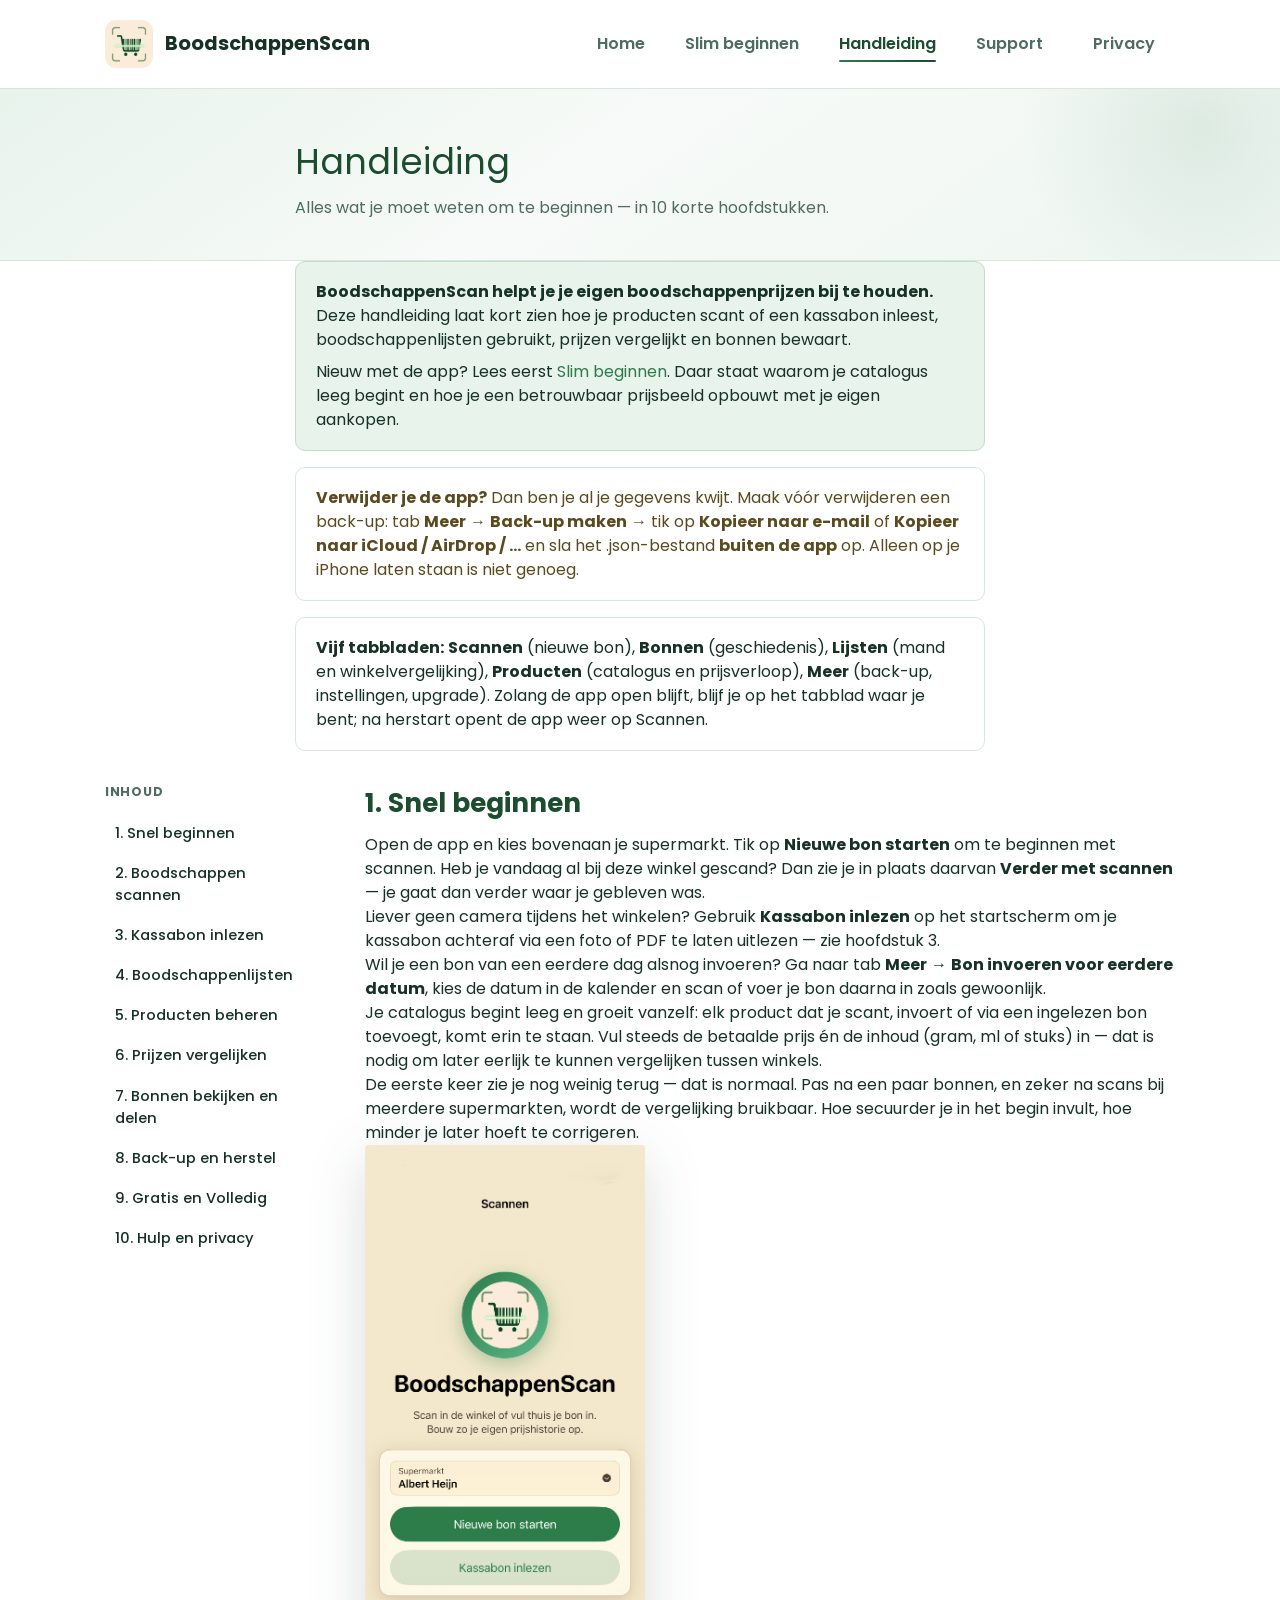
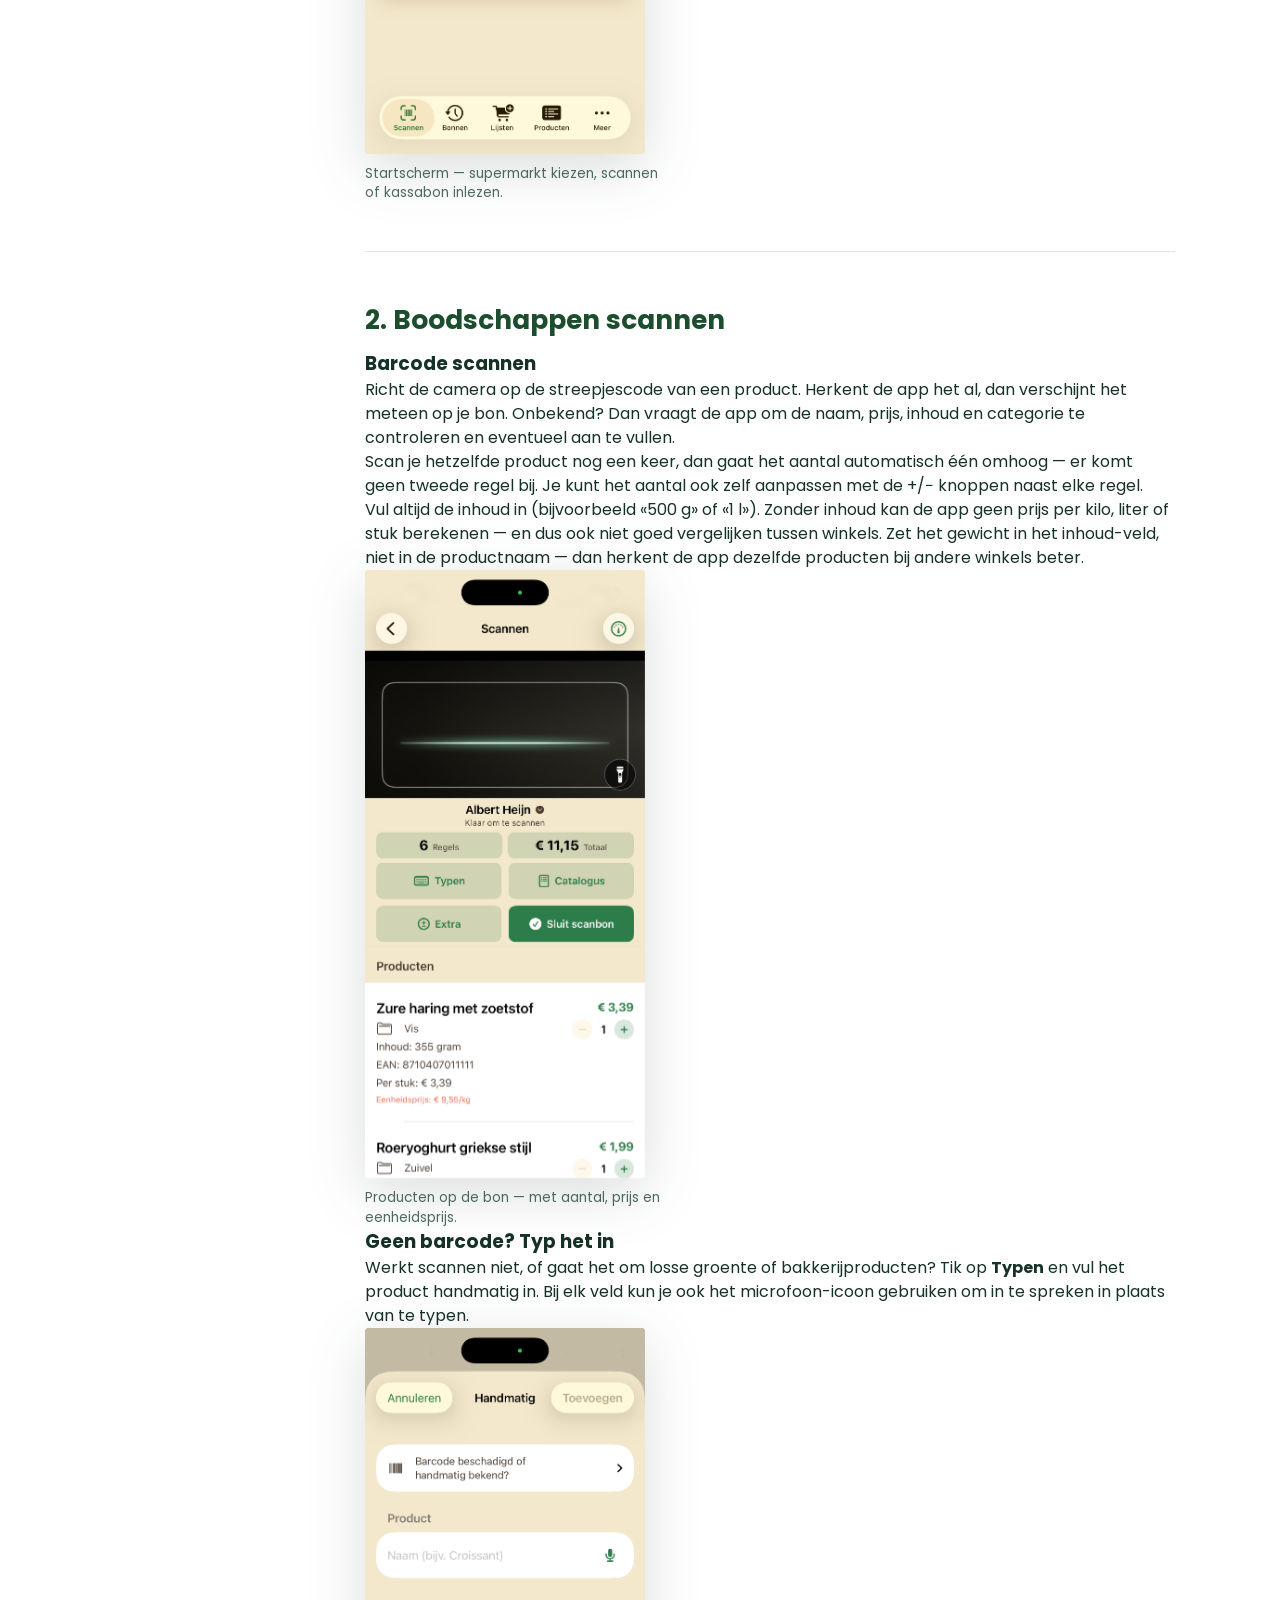
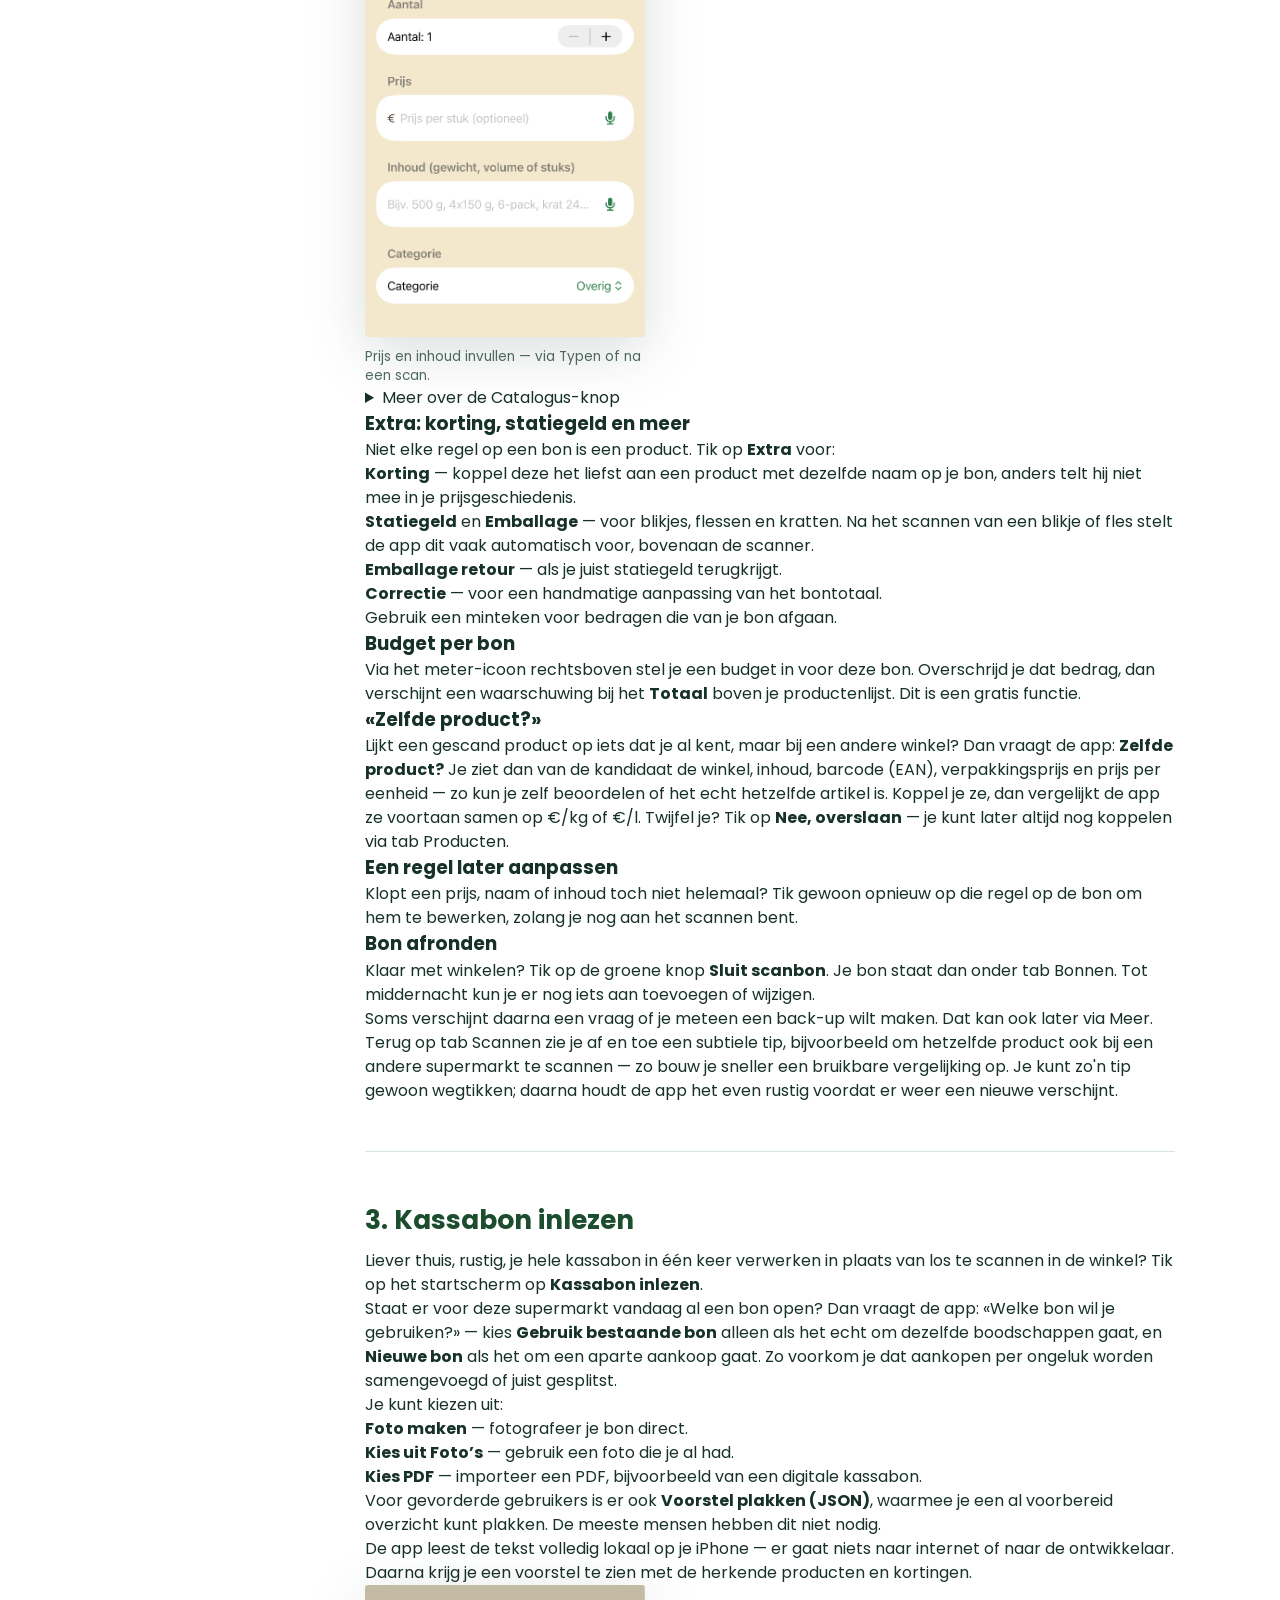
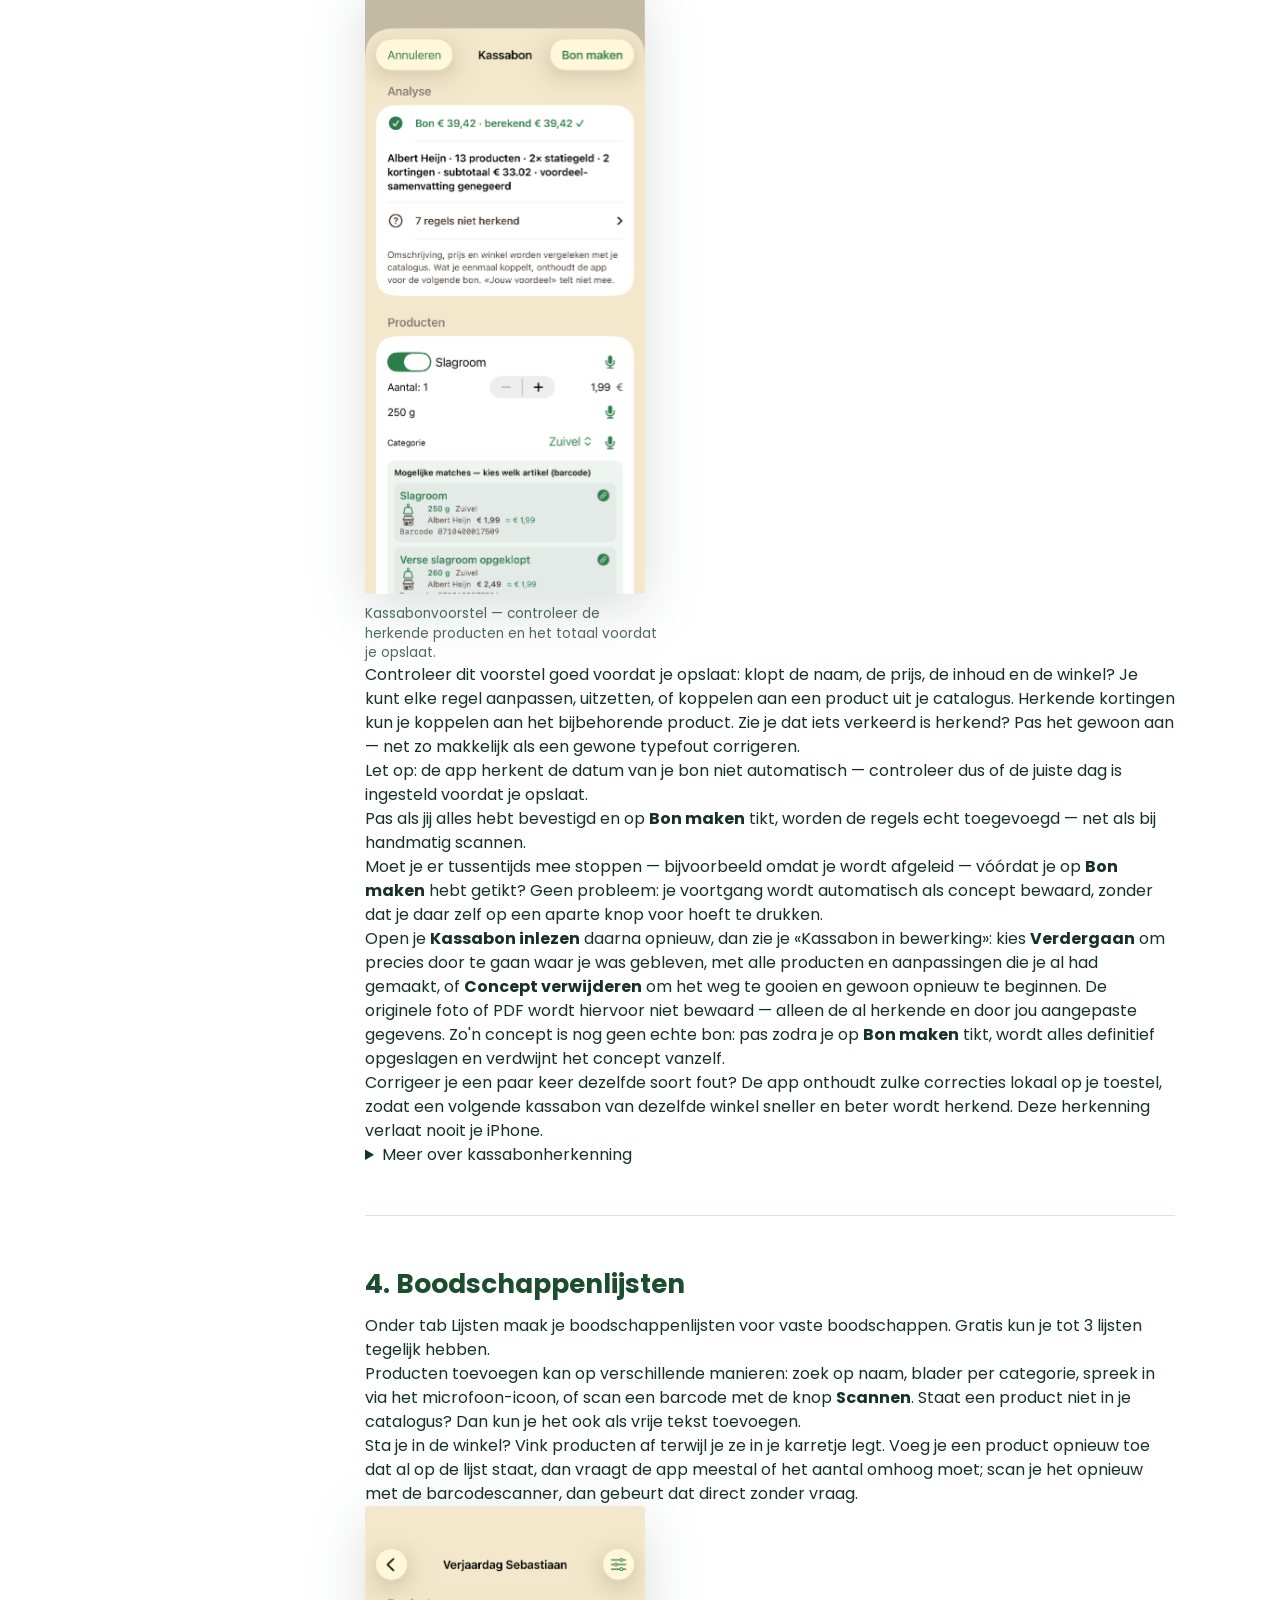
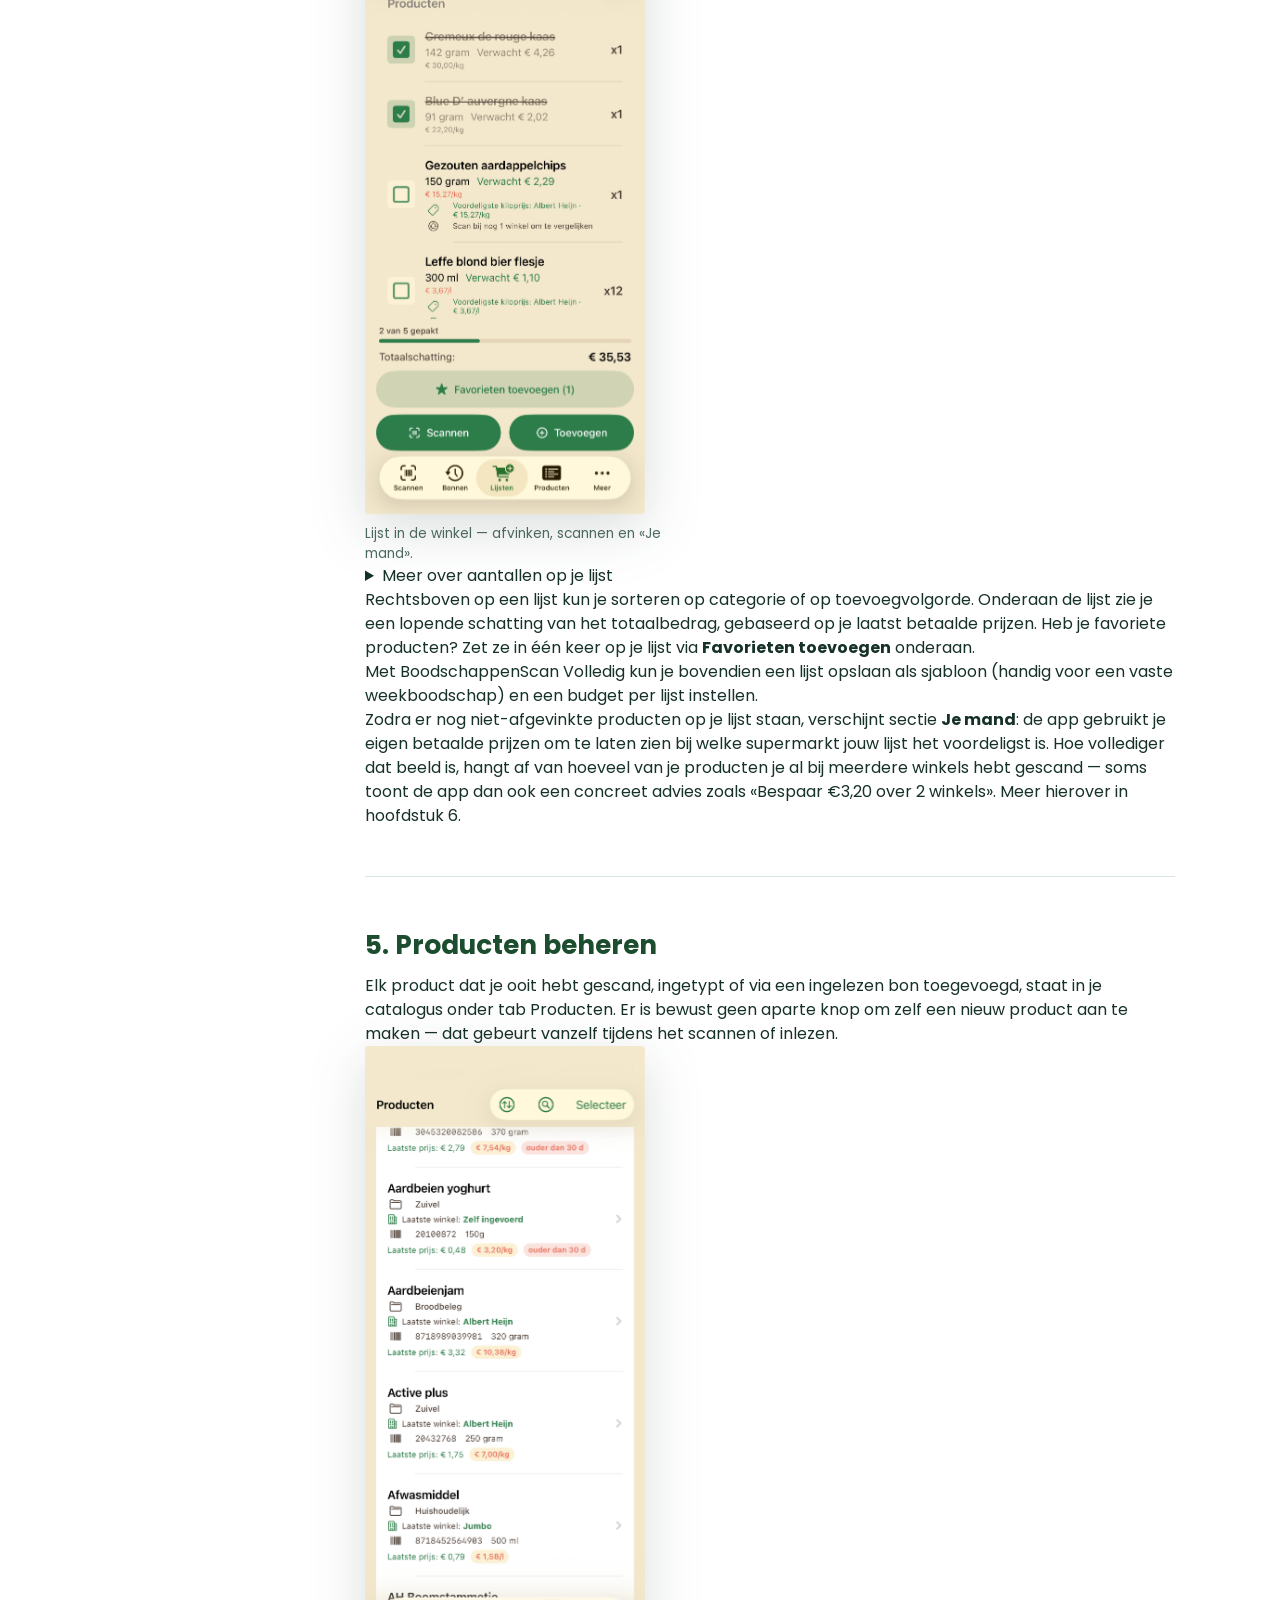
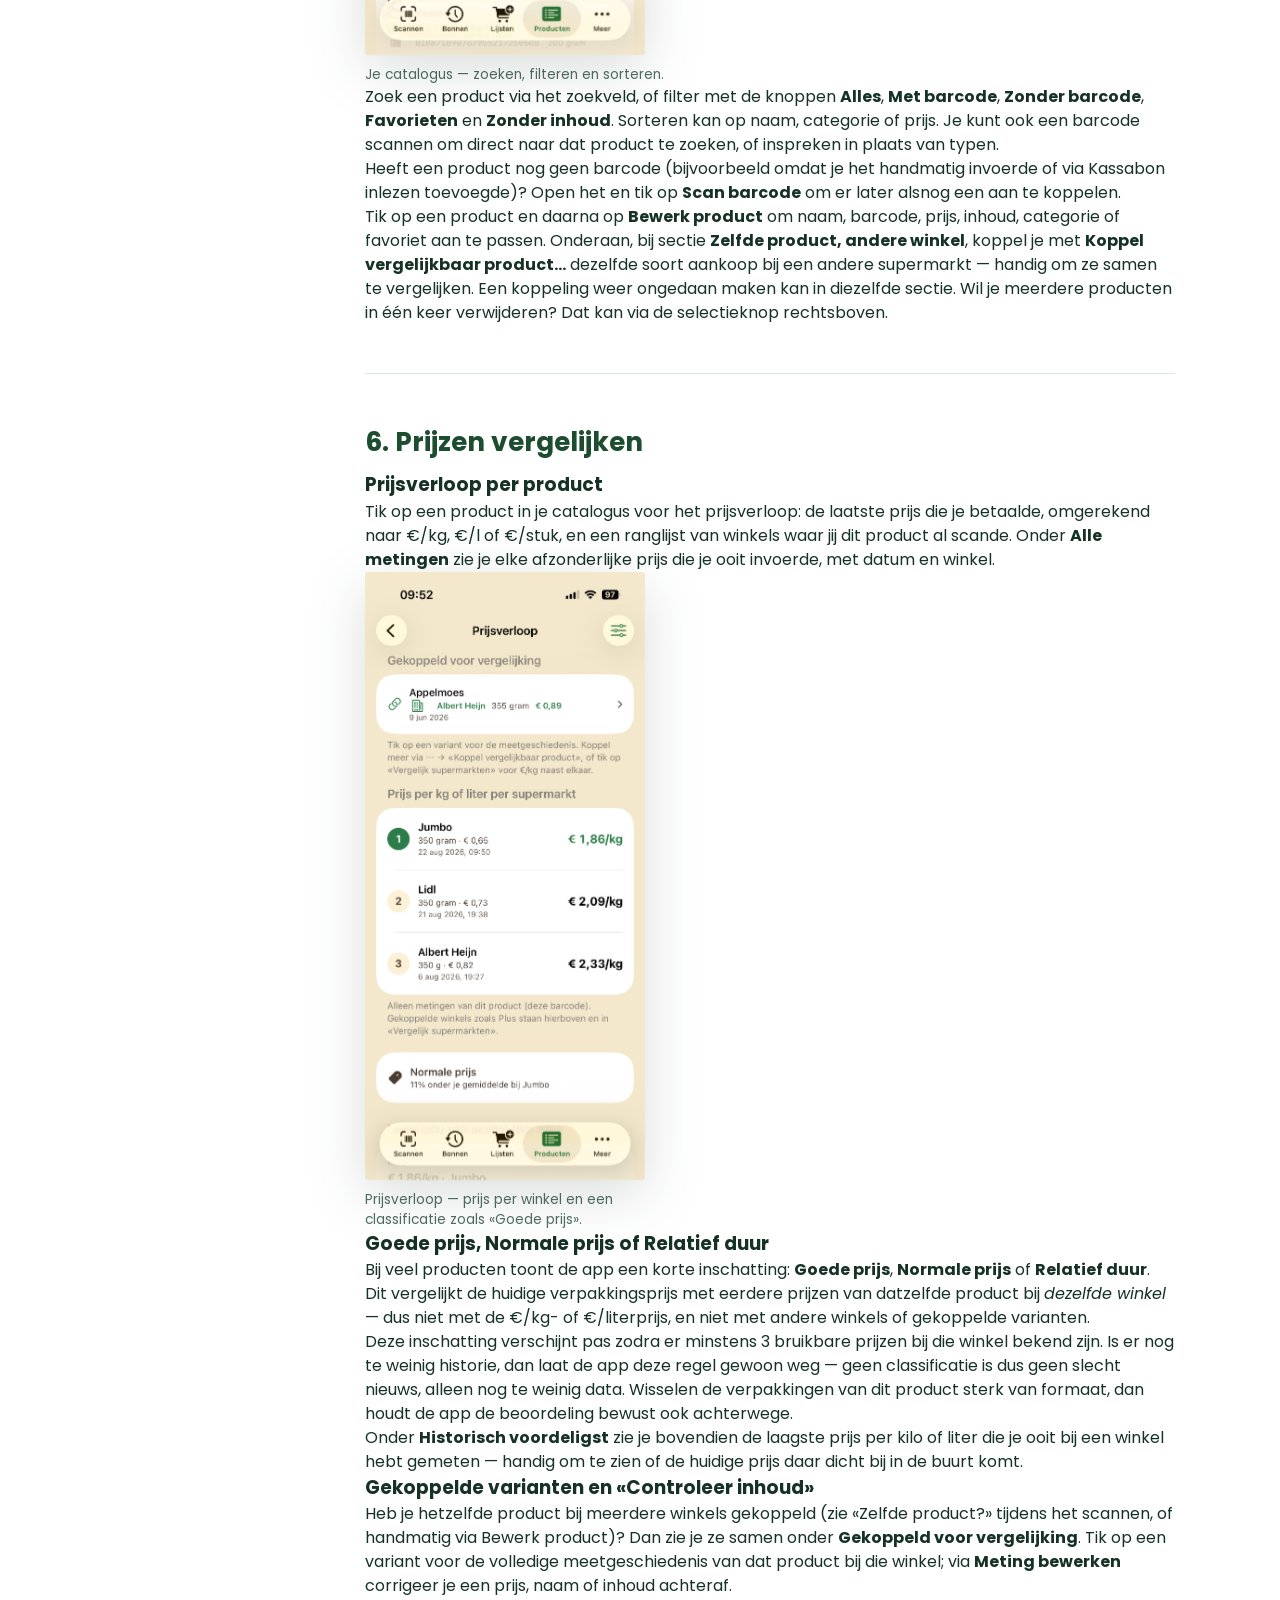
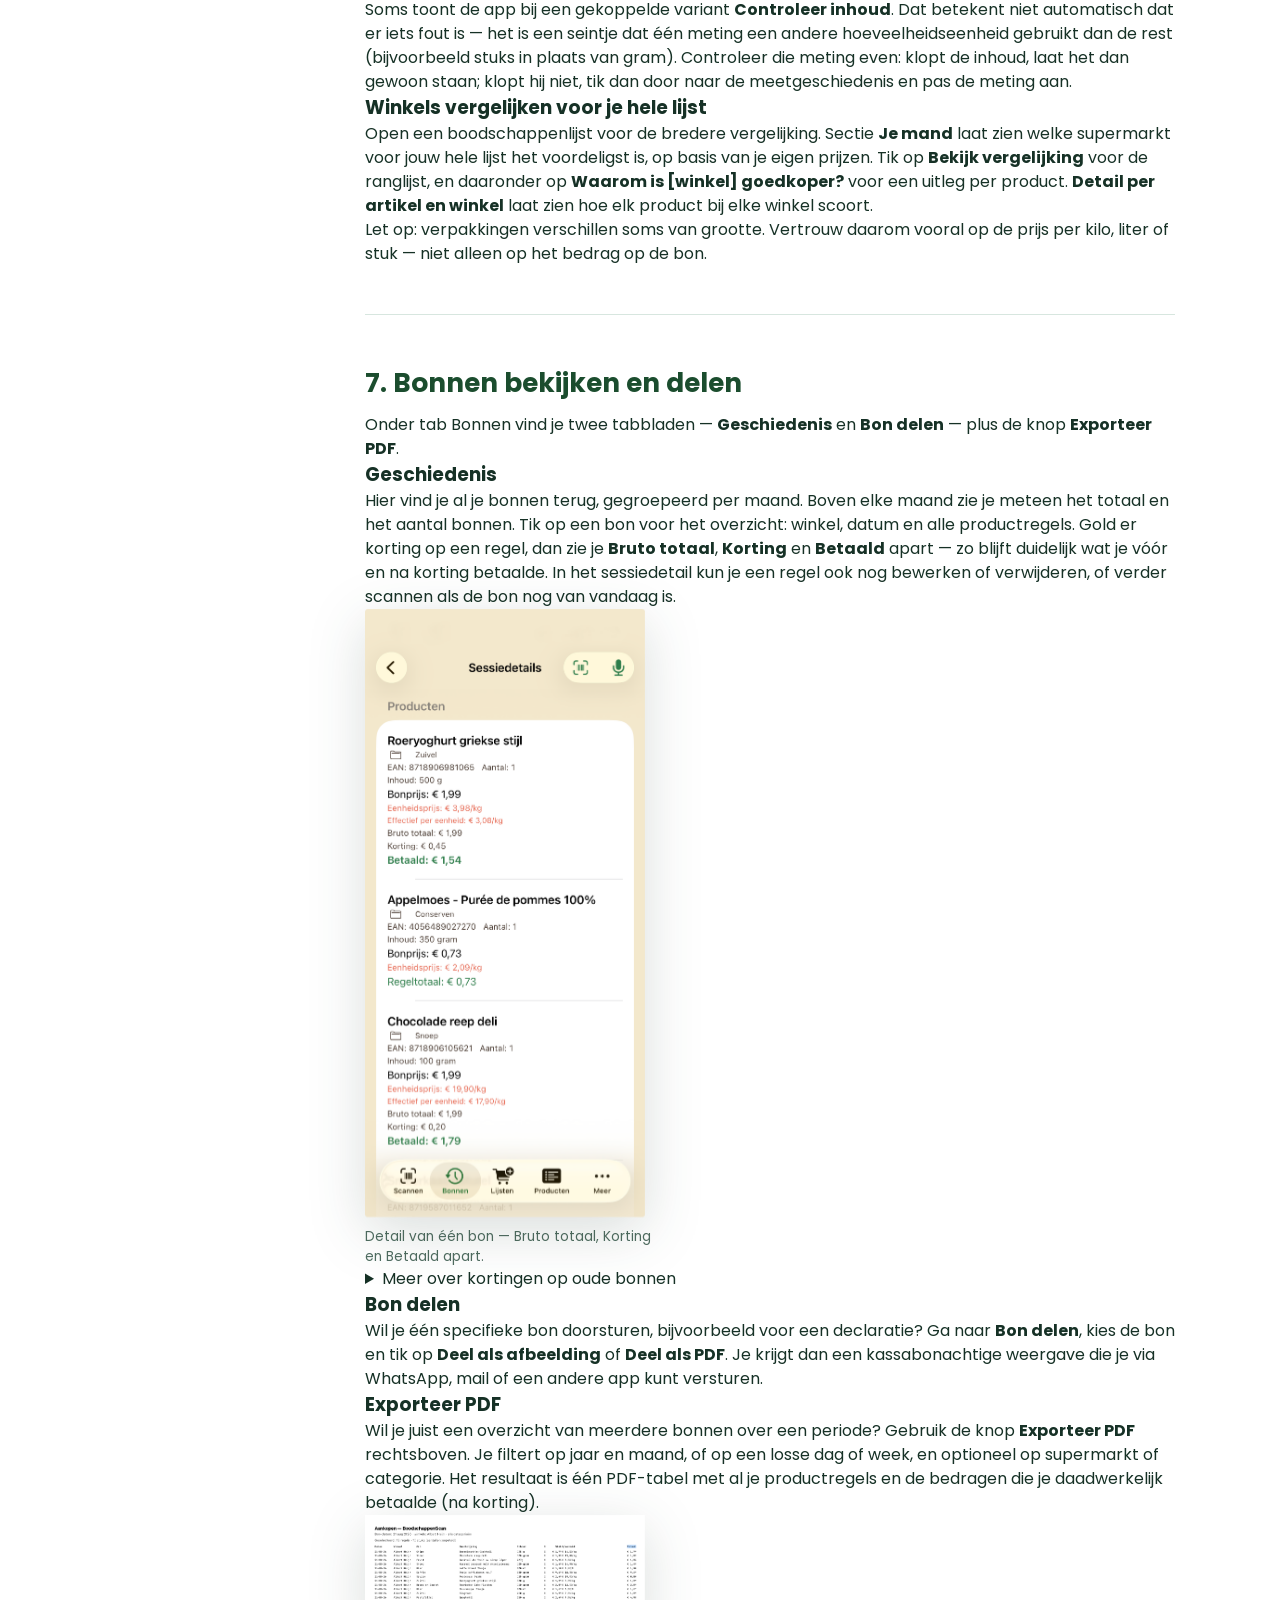
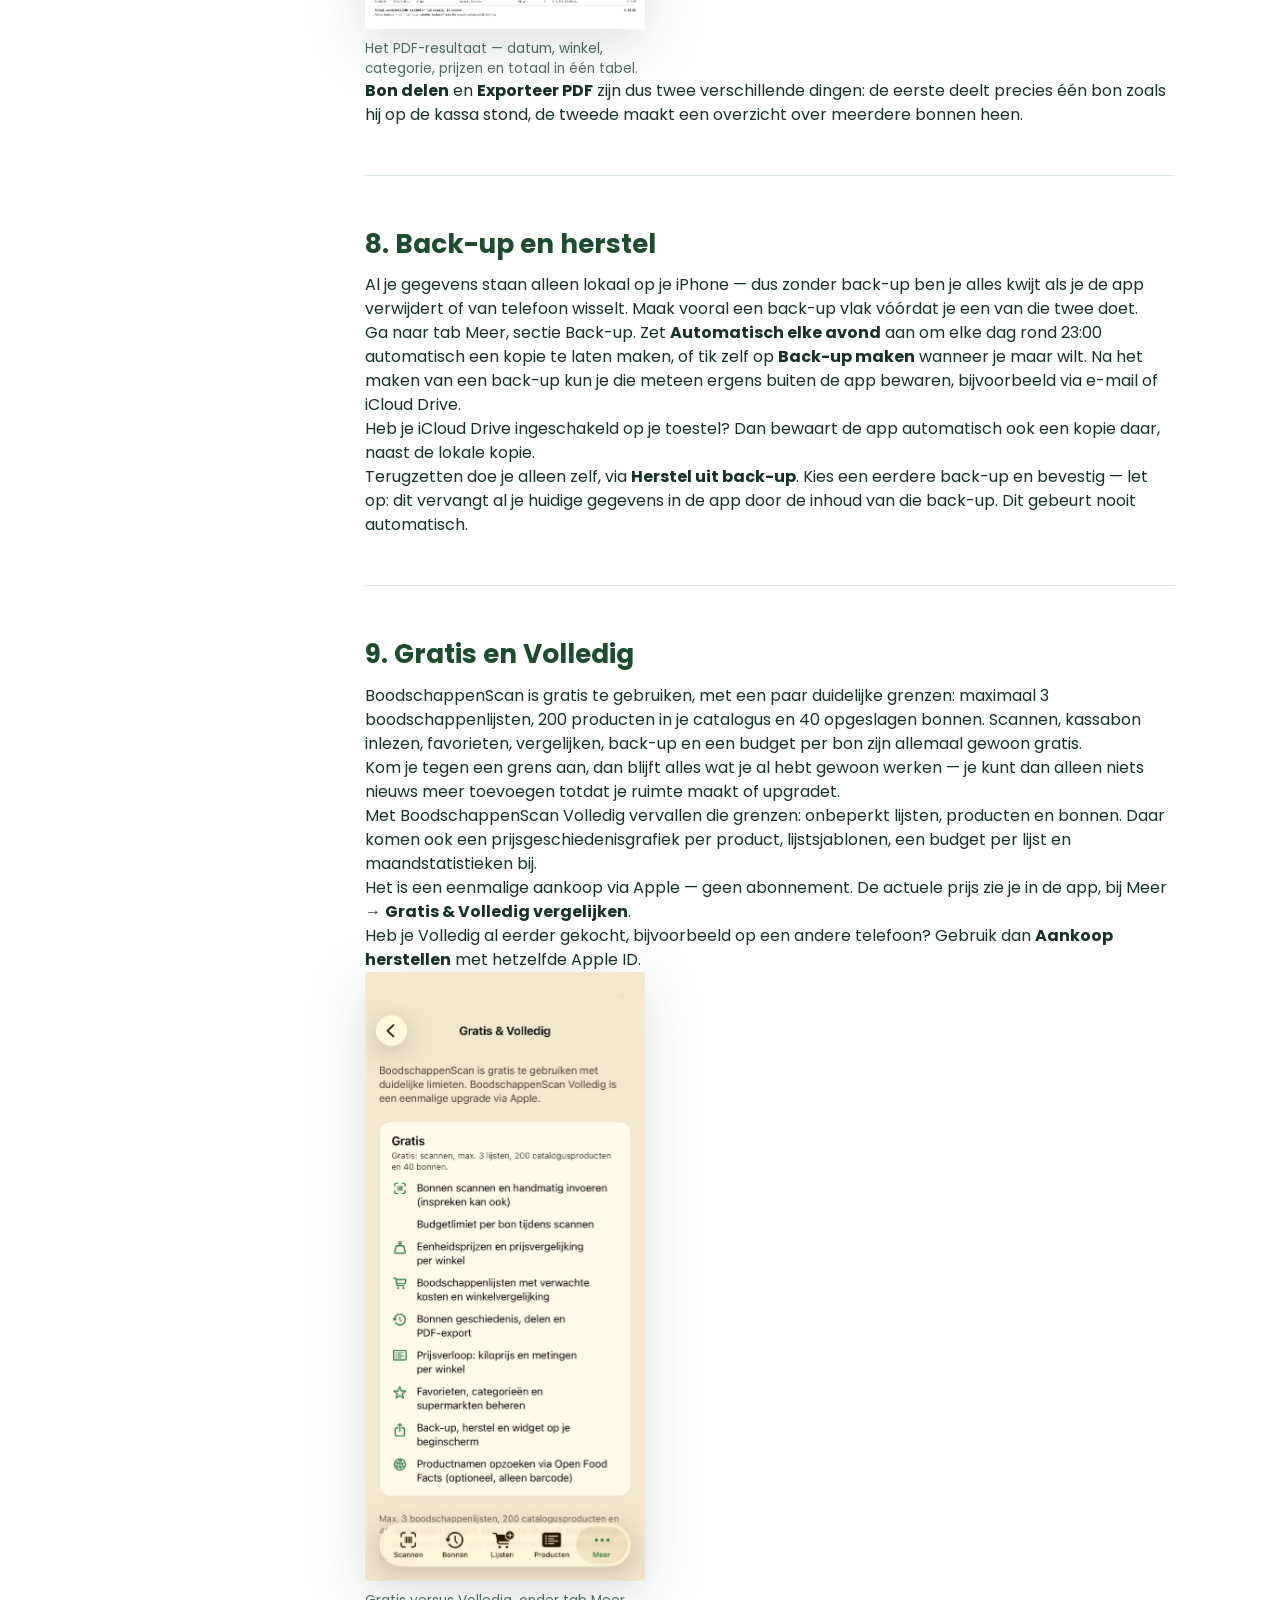
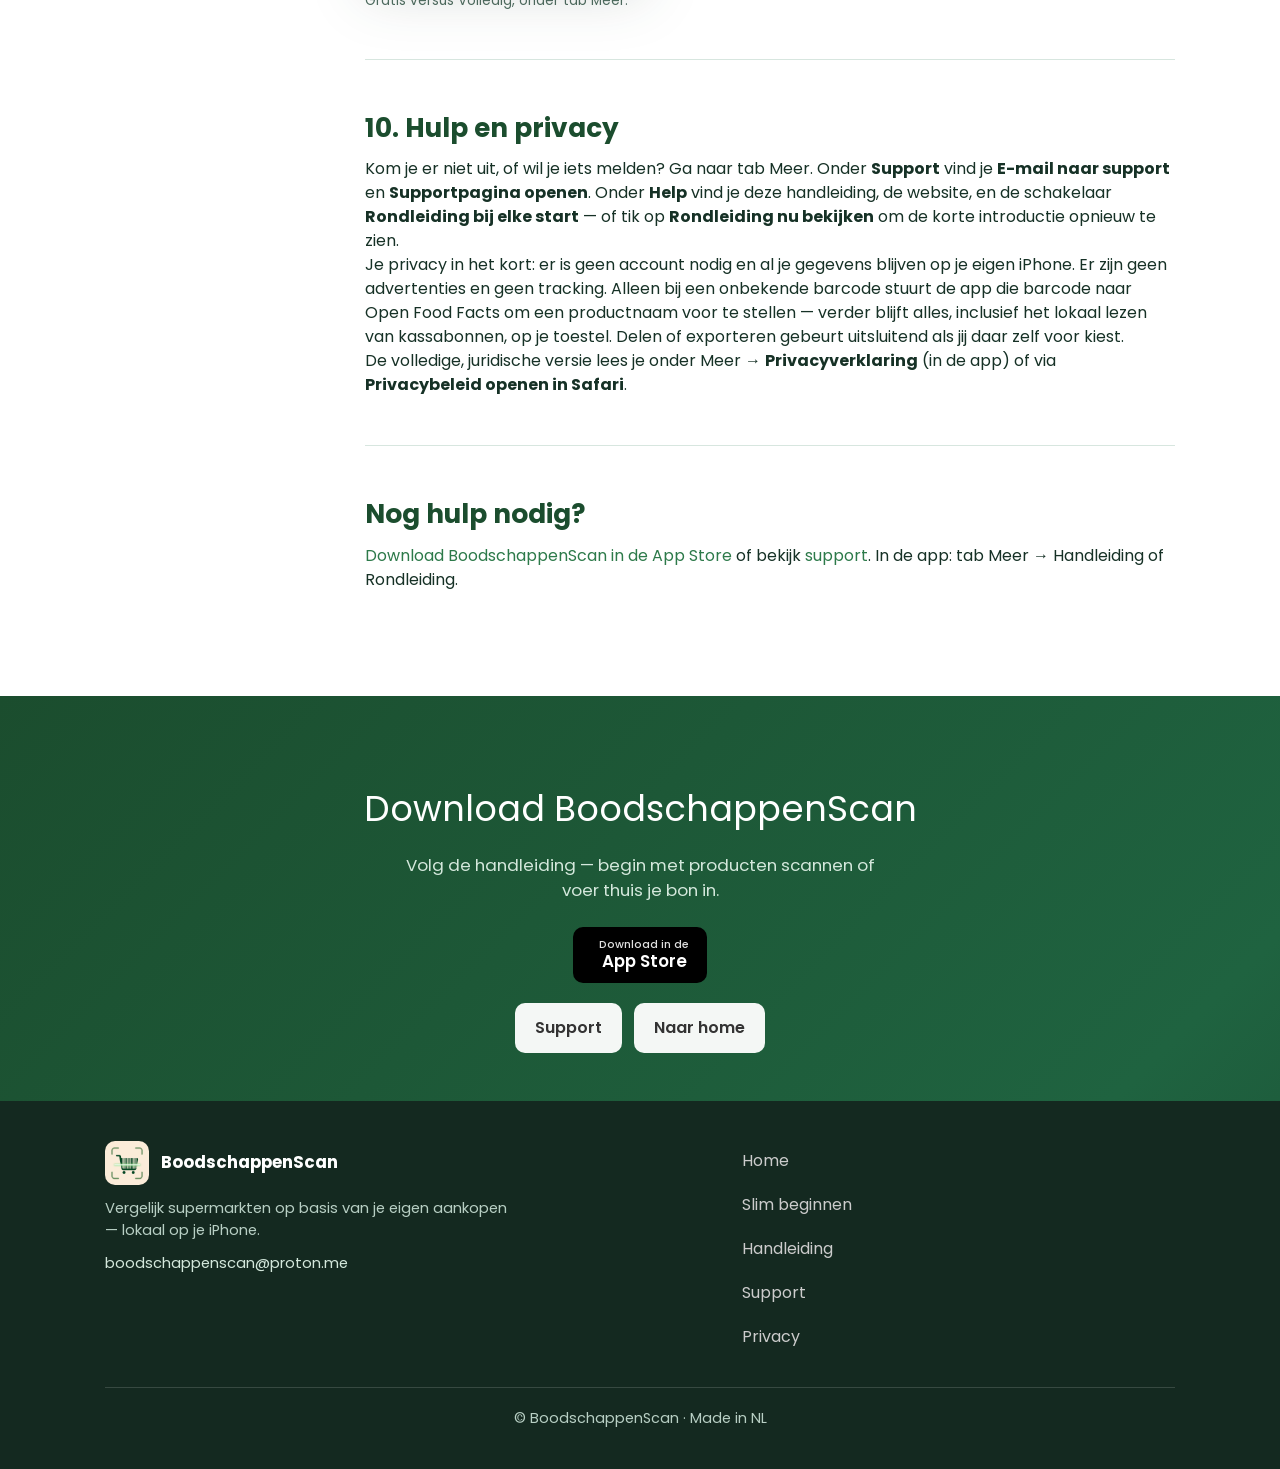
==== commit 35dc31d8: "Website: synchroniseer actuele App-Broncode naar live site" ====
--- a/handleiding.html
+++ b/handleiding.html
@@ -63,6 +63,9 @@
 <div class="guide-warning box">
 <p style="margin:0;"><strong>Verwijder je de app?</strong> Dan ben je al je gegevens kwijt. Maak vóór verwijderen een back-up: tab <strong>Meer</strong> → <strong>Back-up maken</strong> → tik op <strong>Kopieer naar e-mail</strong> of <strong>Kopieer naar iCloud / AirDrop / …</strong> en sla het .json-bestand <strong>buiten de app</strong> op. Alleen op je iPhone laten staan is niet genoeg.</p>
 </div>
+<div class="box" style="margin-top: 1rem;">
+<p style="margin:0;"><strong>Vijf tabbladen:</strong> <strong>Scannen</strong> (nieuwe bon), <strong>Bonnen</strong> (geschiedenis), <strong>Lijsten</strong> (mand en winkelvergelijking), <strong>Producten</strong> (catalogus en prijsverloop), <strong>Meer</strong> (back-up, instellingen, upgrade). Zolang de app open blijft, blijf je op het tabblad waar je bent; na herstart opent de app weer op Scannen.</p>
+</div>
 </div>
 <div class="guide-layout container">
 <aside aria-label="Inhoudsopgave" class="guide-toc">
@@ -141,6 +144,7 @@
 <h3>Bon afronden</h3>
 <p>Klaar met winkelen? Tik op de groene knop <strong>Sluit scanbon</strong>. Je bon staat dan onder tab Bonnen. Tot middernacht kun je er nog iets aan toevoegen of wijzigen.</p>
 <p>Soms verschijnt daarna een vraag of je meteen een back-up wilt maken. Dat kan ook later via Meer.</p>
+<p>Terug op tab Scannen zie je af en toe een subtiele tip, bijvoorbeeld om hetzelfde product ook bij een andere supermarkt te scannen — zo bouw je sneller een bruikbare vergelijking op. Je kunt zo'n tip gewoon wegtikken; daarna houdt de app het even rustig voordat er weer een nieuwe verschijnt.</p>
 </section>
 <!-- 3. KASSABON INLEZEN -->
 <section class="guide-chapter" id="kassabon">
@@ -190,7 +194,7 @@
 </details>
 <p>Rechtsboven op een lijst kun je sorteren op categorie of op toevoegvolgorde. Onderaan de lijst zie je een lopende schatting van het totaalbedrag, gebaseerd op je laatst betaalde prijzen. Heb je favoriete producten? Zet ze in één keer op je lijst via <strong>Favorieten toevoegen</strong> onderaan.</p>
 <p>Met BoodschappenScan Volledig kun je bovendien een lijst opslaan als sjabloon (handig voor een vaste weekboodschap) en een budget per lijst instellen.</p>
-<p>Zodra je bij minstens twee winkels hebt gescand, verschijnt sectie <strong>Je mand</strong>: de app gebruikt je eigen betaalde prijzen om te laten zien bij welke supermarkt jouw hele lijst het voordeligst is. Meer hierover in hoofdstuk 6.</p>
+<p>Zodra er nog niet-afgevinkte producten op je lijst staan, verschijnt sectie <strong>Je mand</strong>: de app gebruikt je eigen betaalde prijzen om te laten zien bij welke supermarkt jouw lijst het voordeligst is. Hoe vollediger dat beeld is, hangt af van hoeveel van je producten je al bij meerdere winkels hebt gescand — soms toont de app dan ook een concreet advies zoals «Bespaar €3,20 over 2 winkels». Meer hierover in hoofdstuk 6.</p>
 </section>
 <!-- 5. PRODUCTEN BEHEREN -->
 <section class="guide-chapter" id="producten">
@@ -204,7 +208,7 @@
 </figure>
 <p>Zoek een product via het zoekveld, of filter met de knoppen <strong>Alles</strong>, <strong>Met barcode</strong>, <strong>Zonder barcode</strong>, <strong>Favorieten</strong> en <strong>Zonder inhoud</strong>. Sorteren kan op naam, categorie of prijs. Je kunt ook een barcode scannen om direct naar dat product te zoeken, of inspreken in plaats van typen.</p>
 <p id="barcode-scannen">Heeft een product nog geen barcode (bijvoorbeeld omdat je het handmatig invoerde of via Kassabon inlezen toevoegde)? Open het en tik op <strong>Scan barcode</strong> om er later alsnog een aan te koppelen.</p>
-<p>Tik op een product en daarna op <strong>Bewerk product</strong> om naam, barcode, prijs, inhoud, categorie of favoriet aan te passen — of om het te koppelen aan een vergelijkbaar product bij een andere winkel. Wil je meerdere producten in één keer verwijderen? Dat kan via de selectieknop rechtsboven.</p>
+<p>Tik op een product en daarna op <strong>Bewerk product</strong> om naam, barcode, prijs, inhoud, categorie of favoriet aan te passen. Onderaan, bij sectie <strong>Zelfde product, andere winkel</strong>, koppel je met <strong>Koppel vergelijkbaar product…</strong> dezelfde soort aankoop bij een andere supermarkt — handig om ze samen te vergelijken. Een koppeling weer ongedaan maken kan in diezelfde sectie. Wil je meerdere producten in één keer verwijderen? Dat kan via de selectieknop rechtsboven.</p>
 </section>
 <!-- 6. PRIJZEN VERGELIJKEN -->
 <section class="guide-chapter" id="vergelijken">
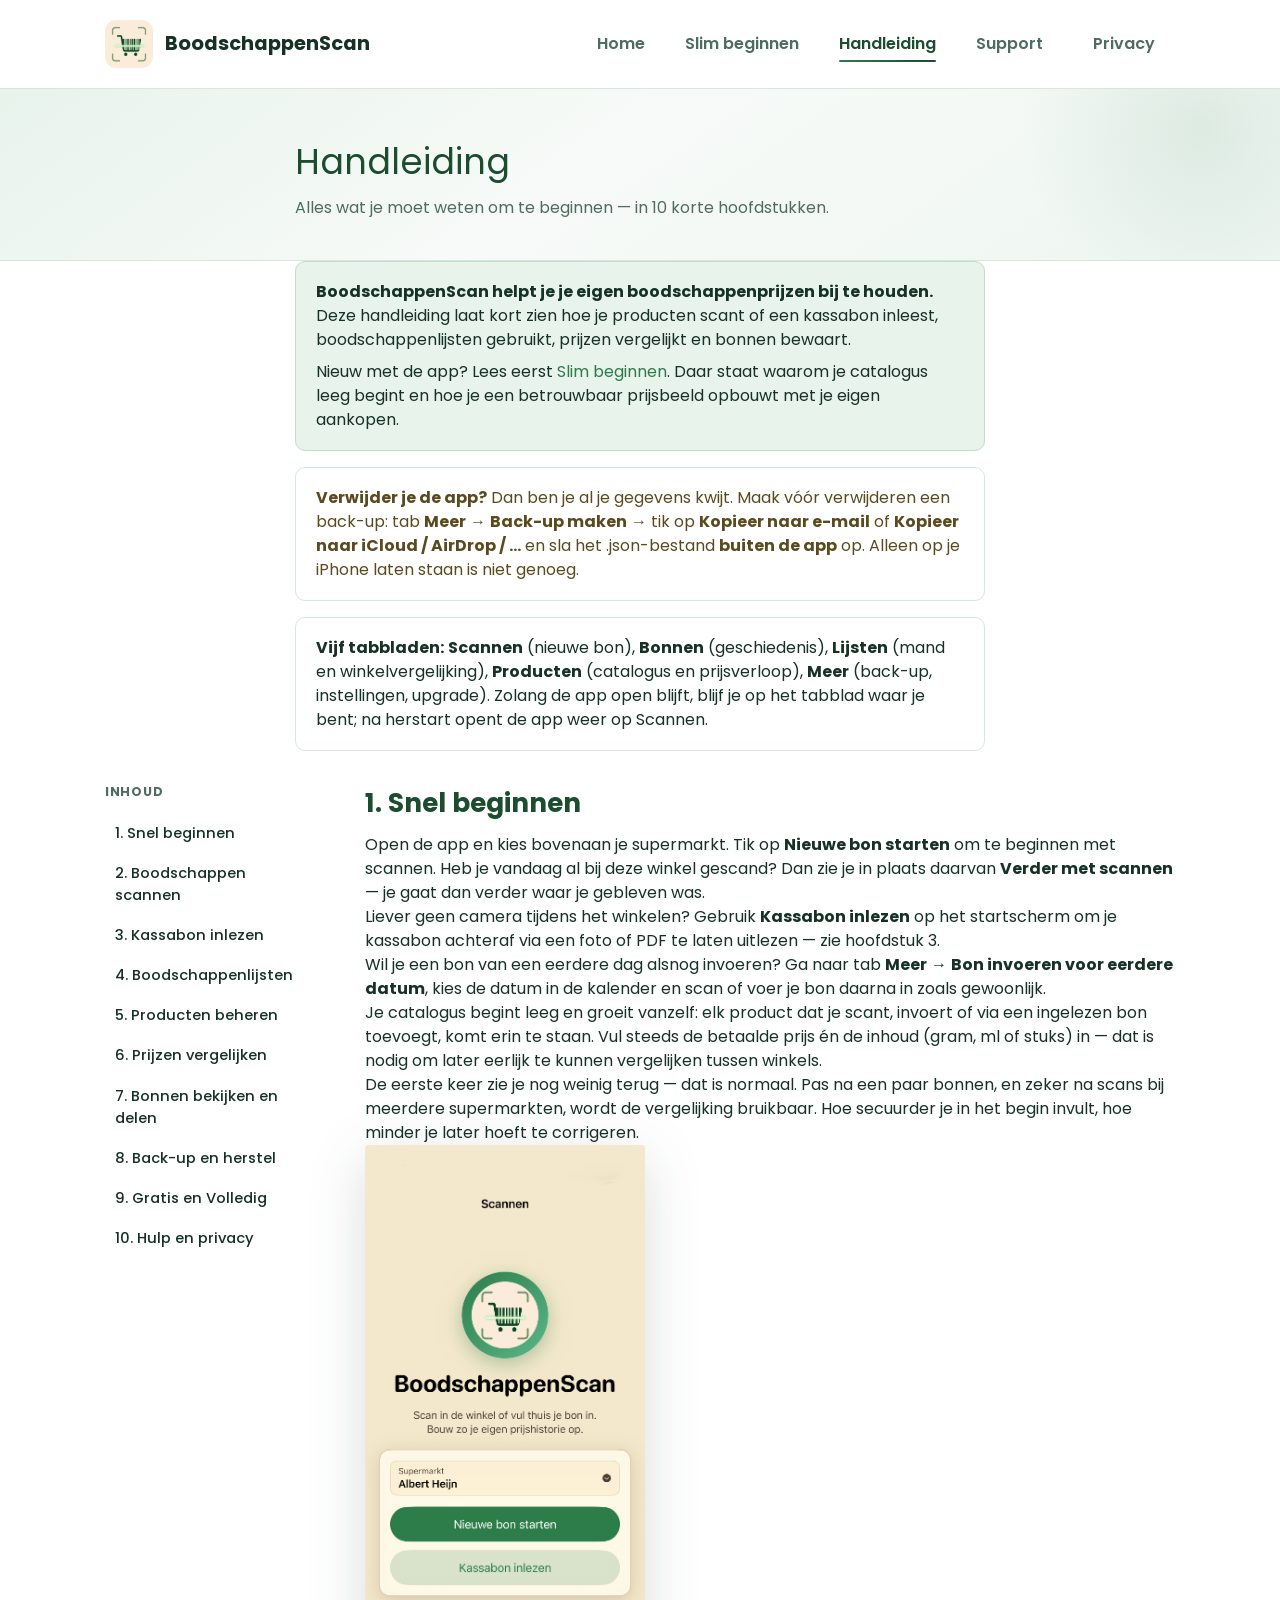
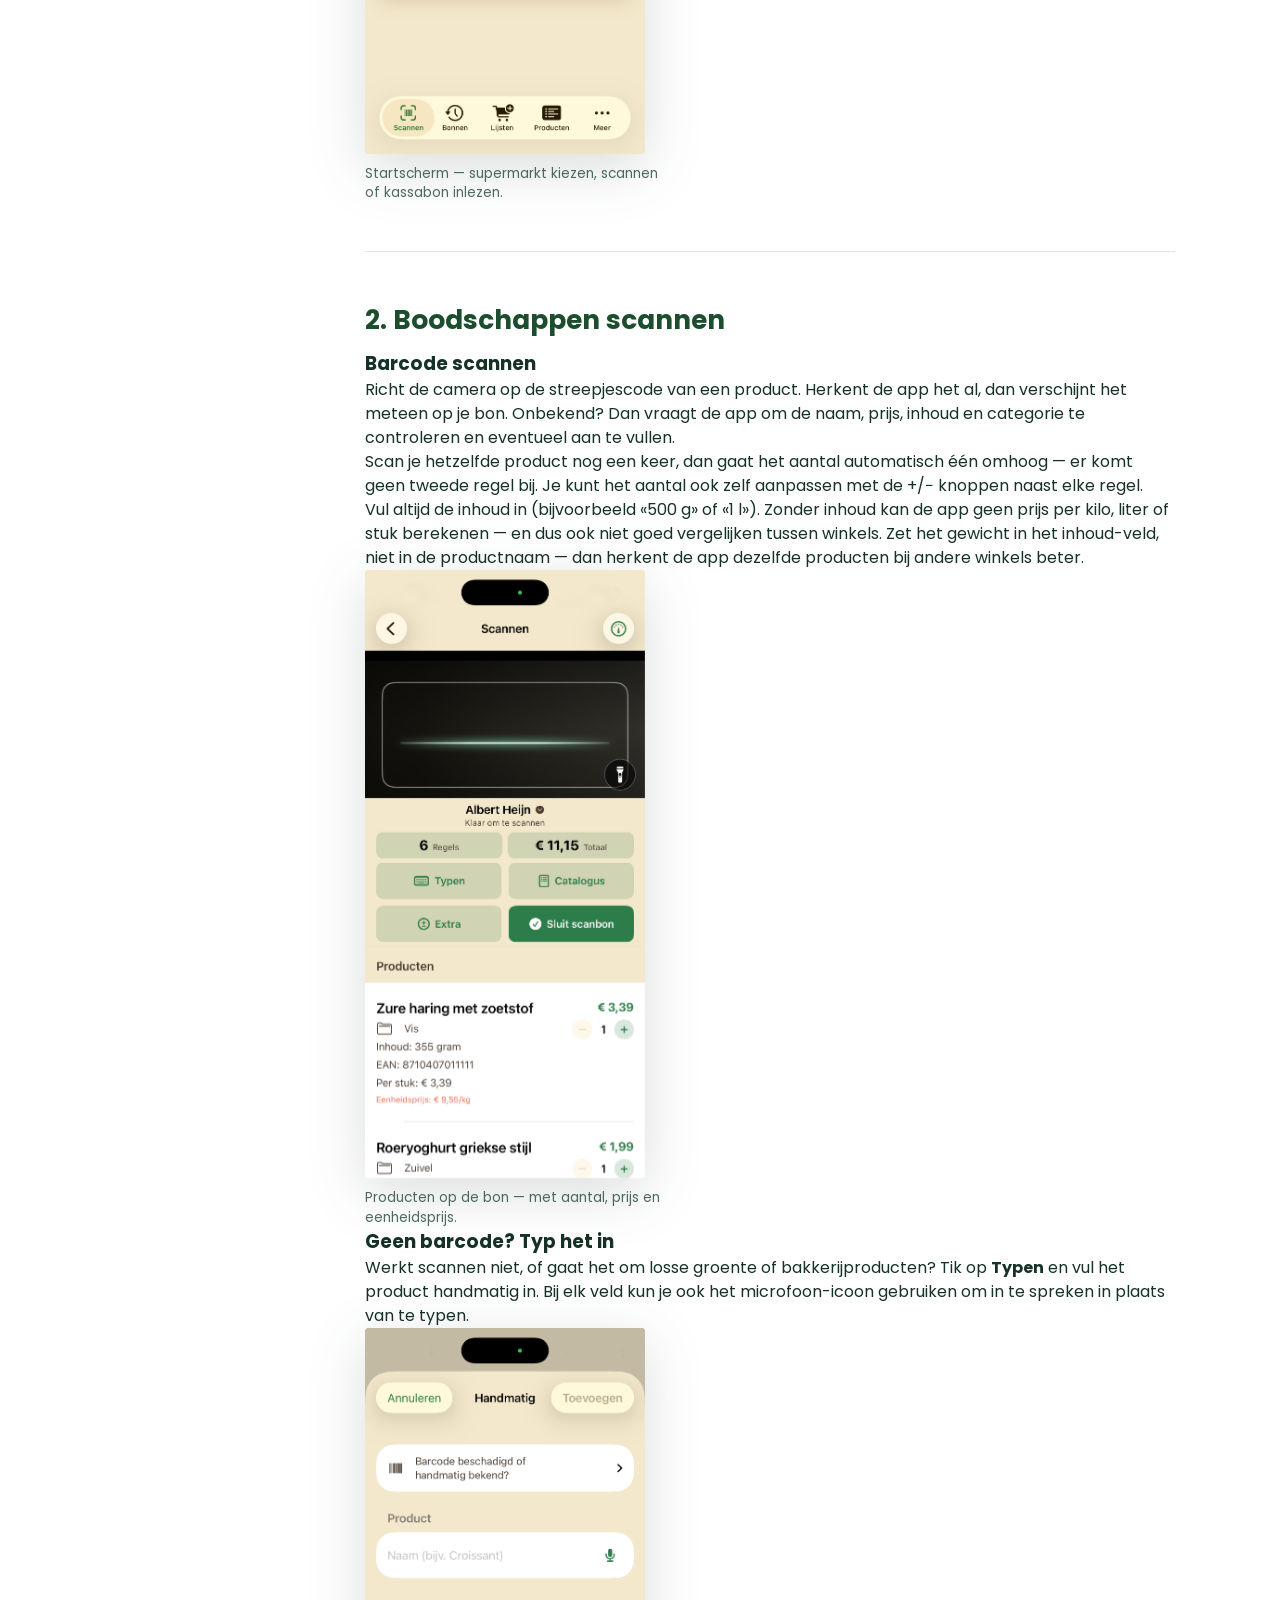
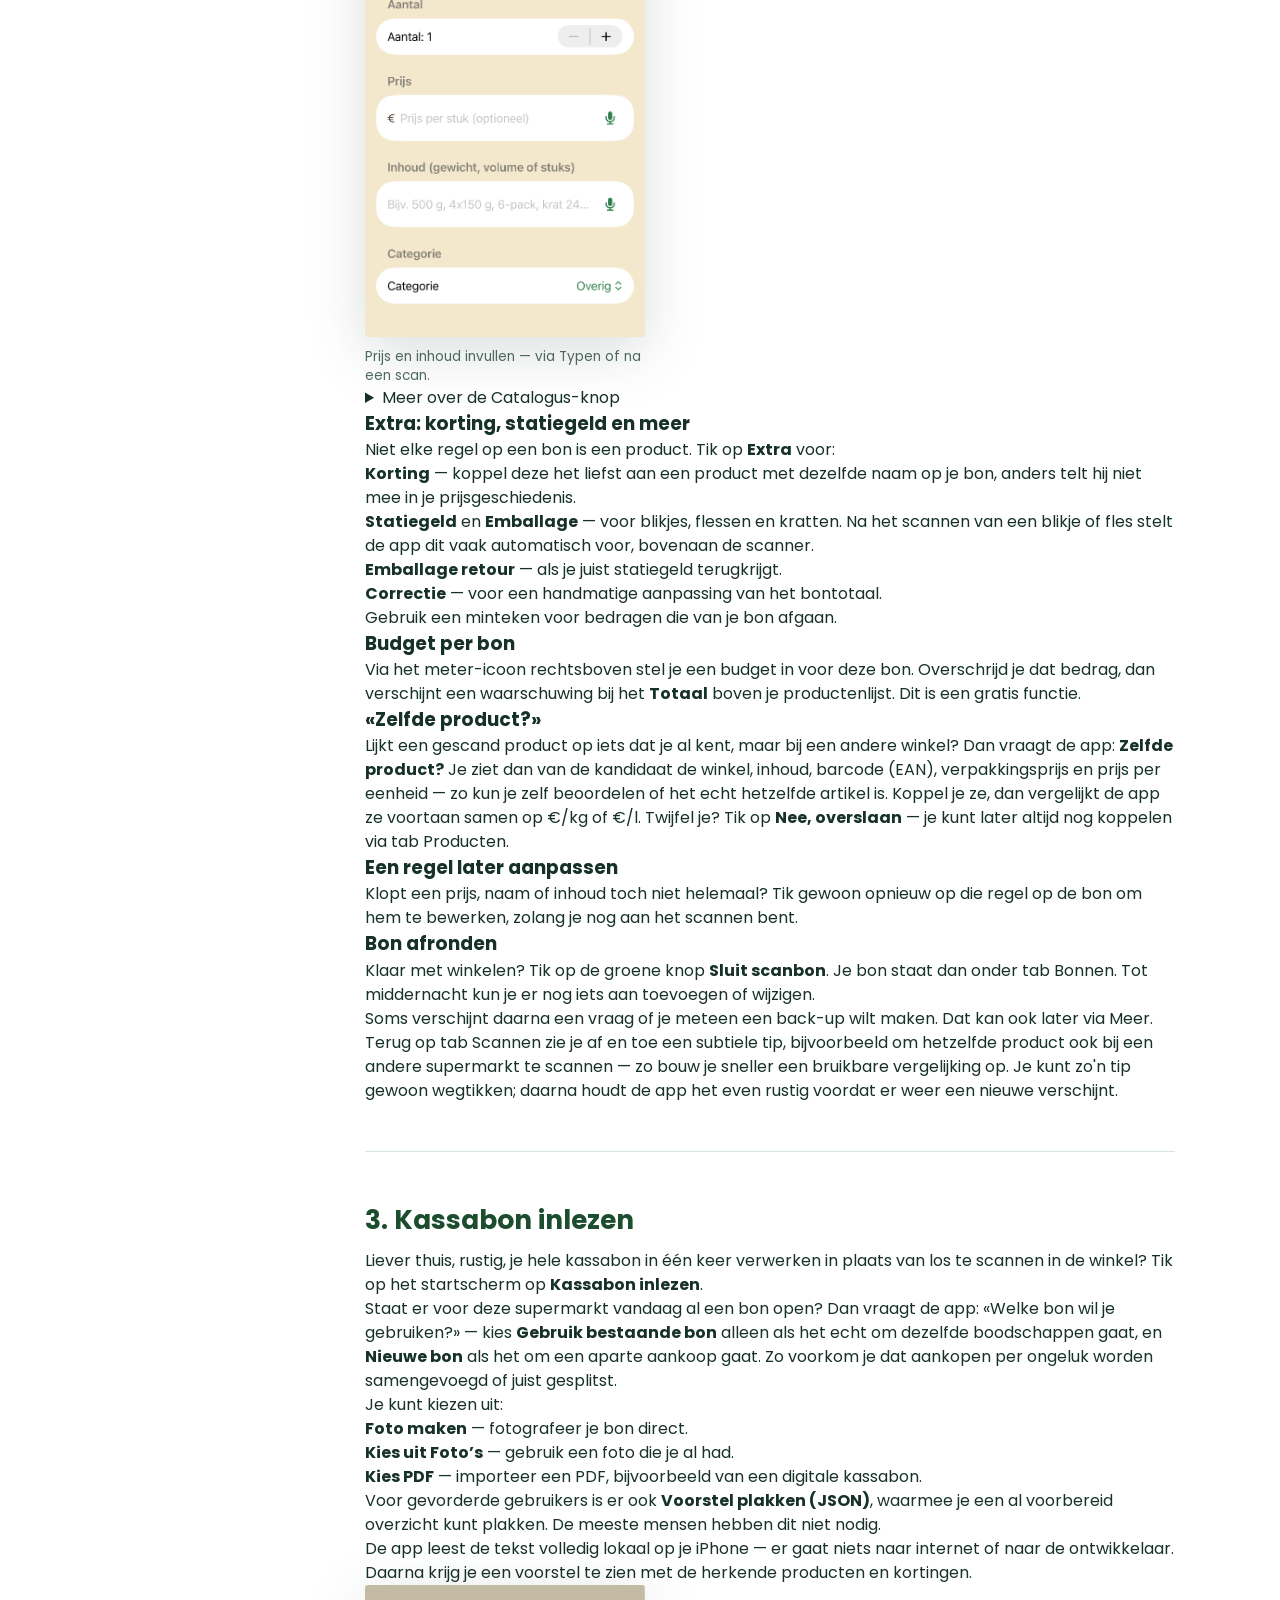
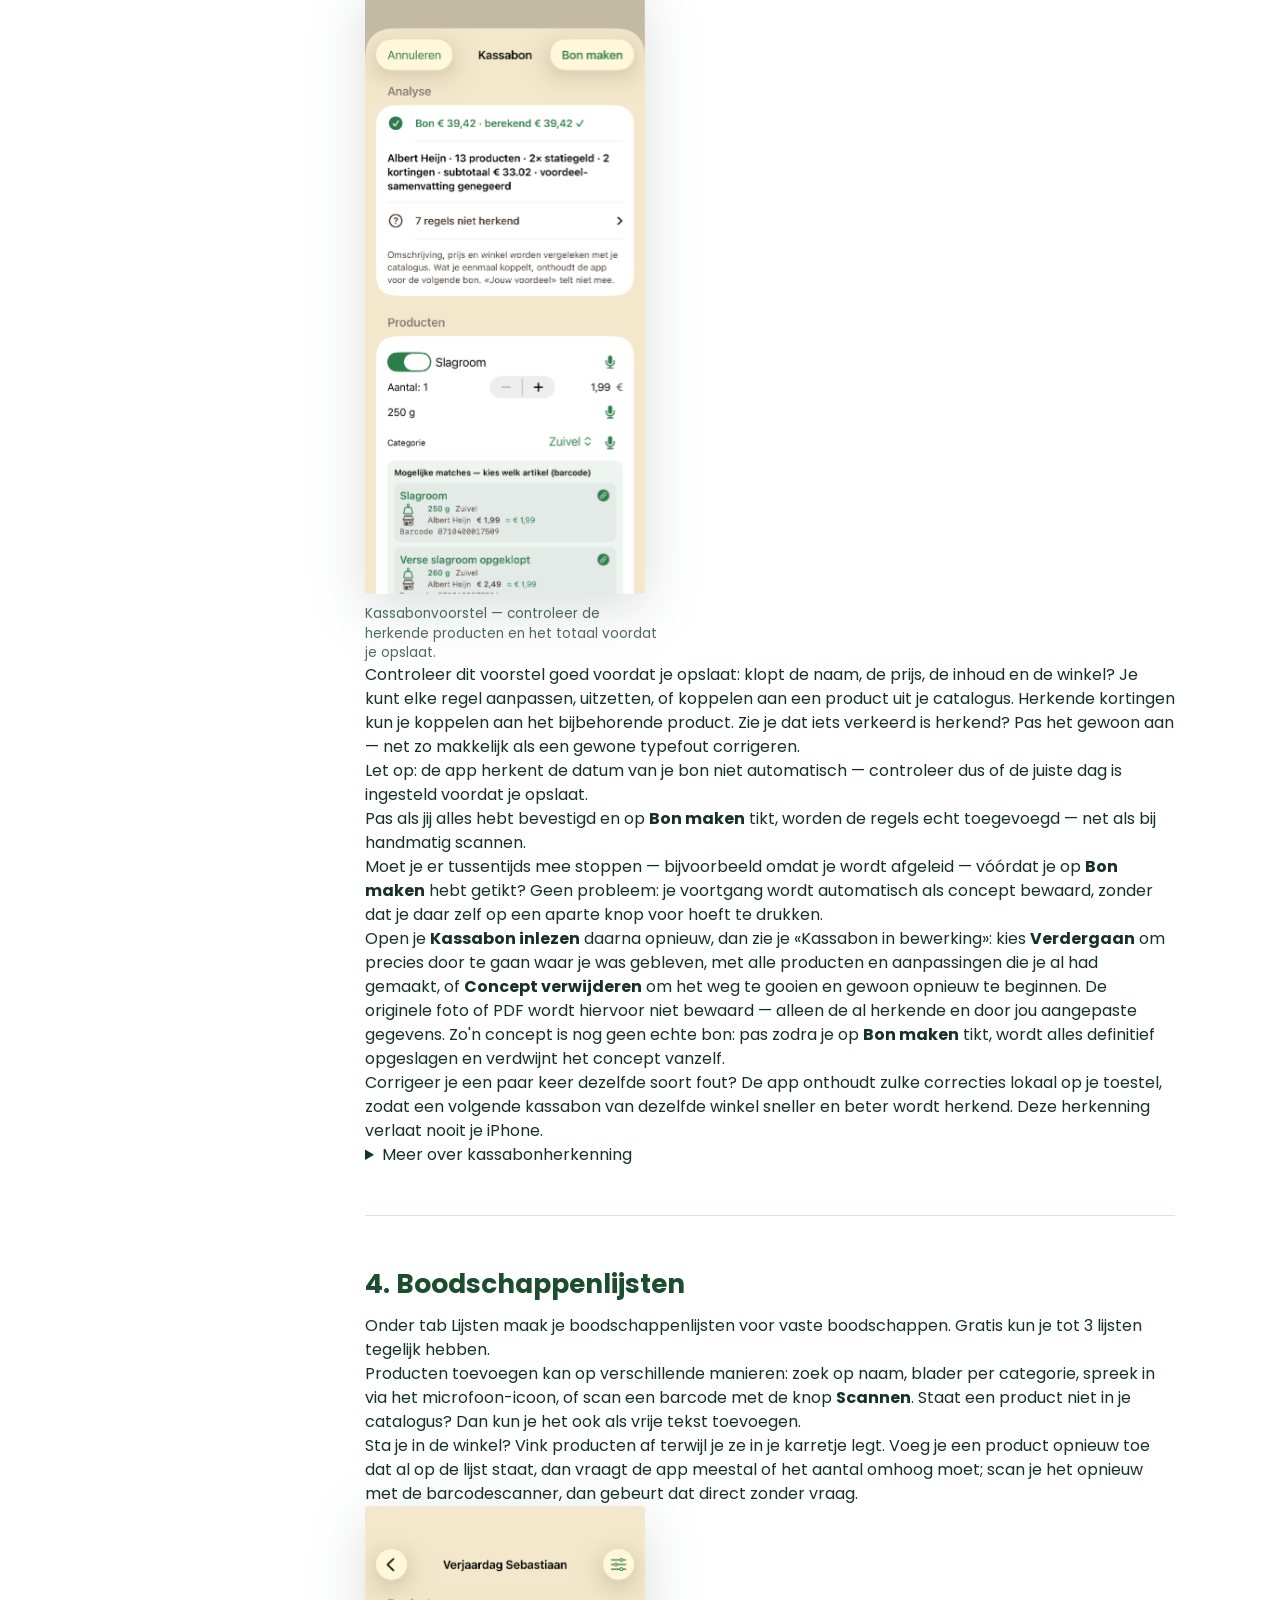
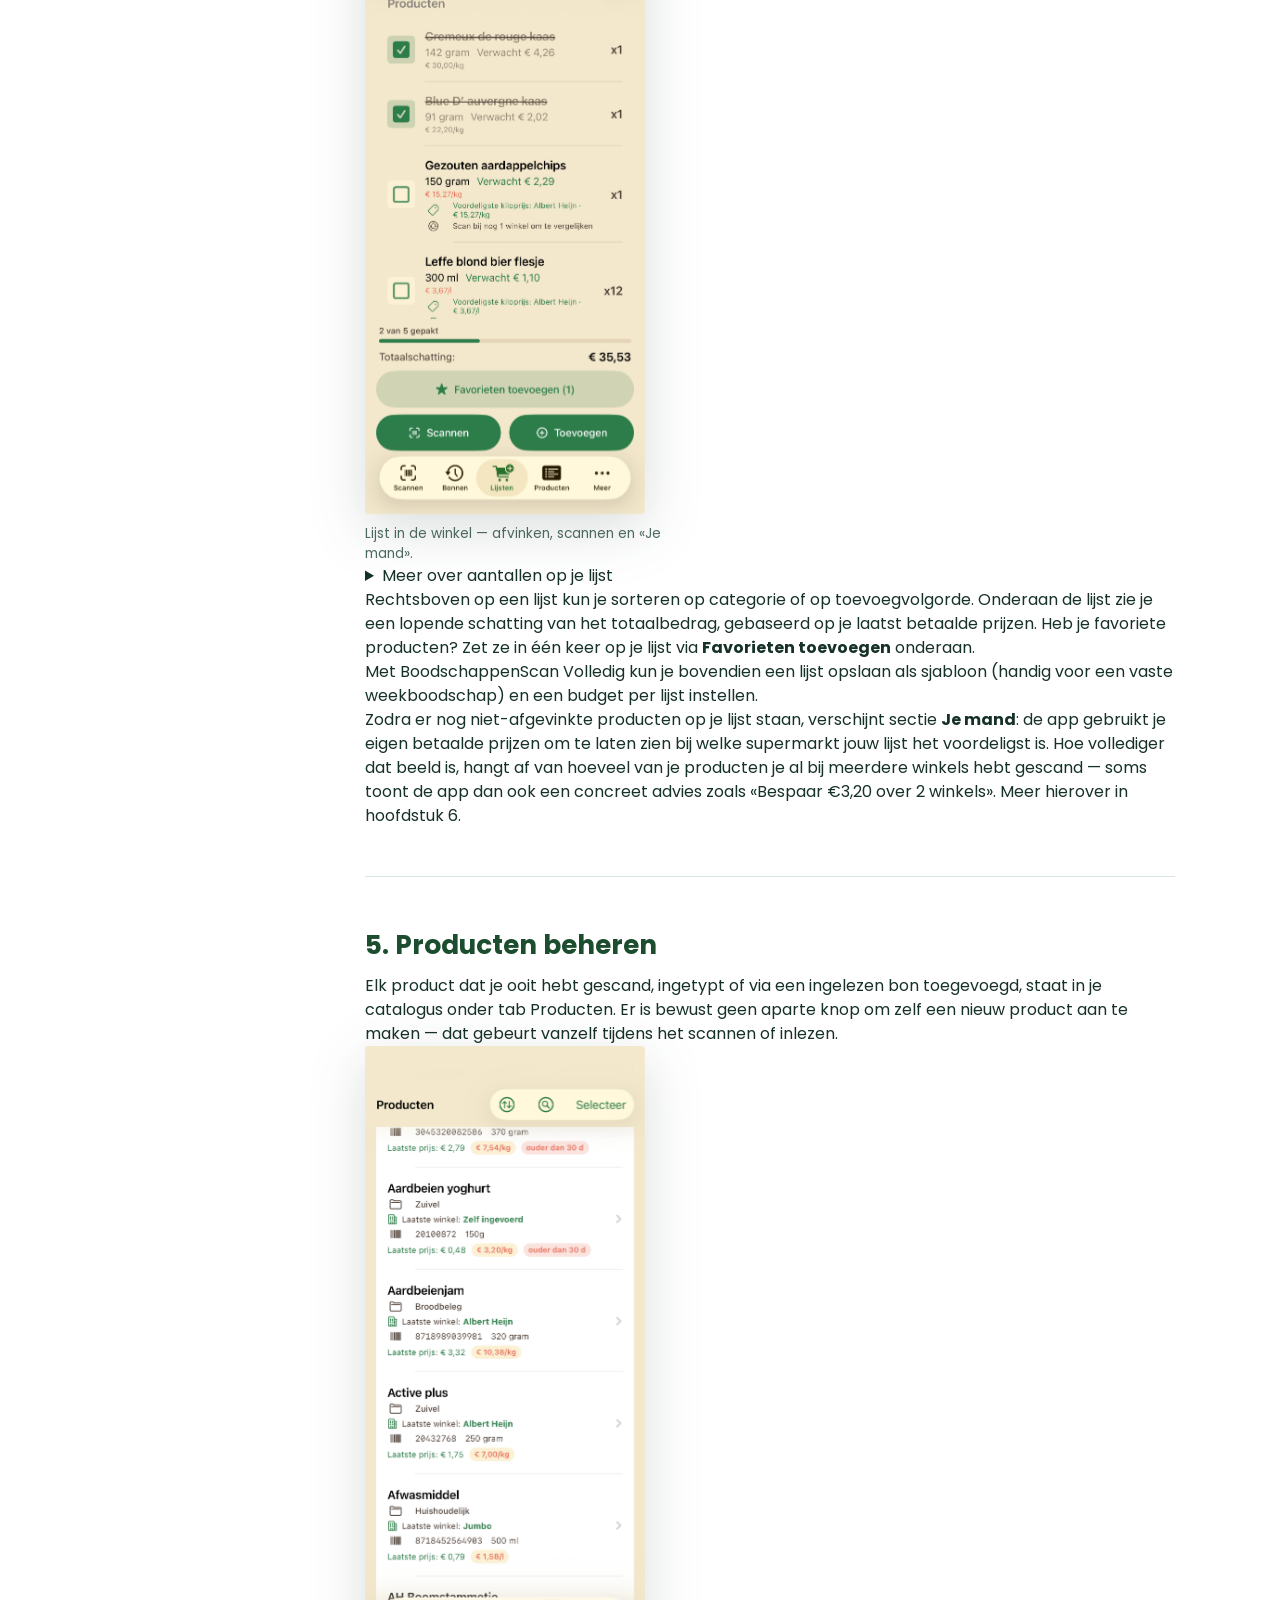
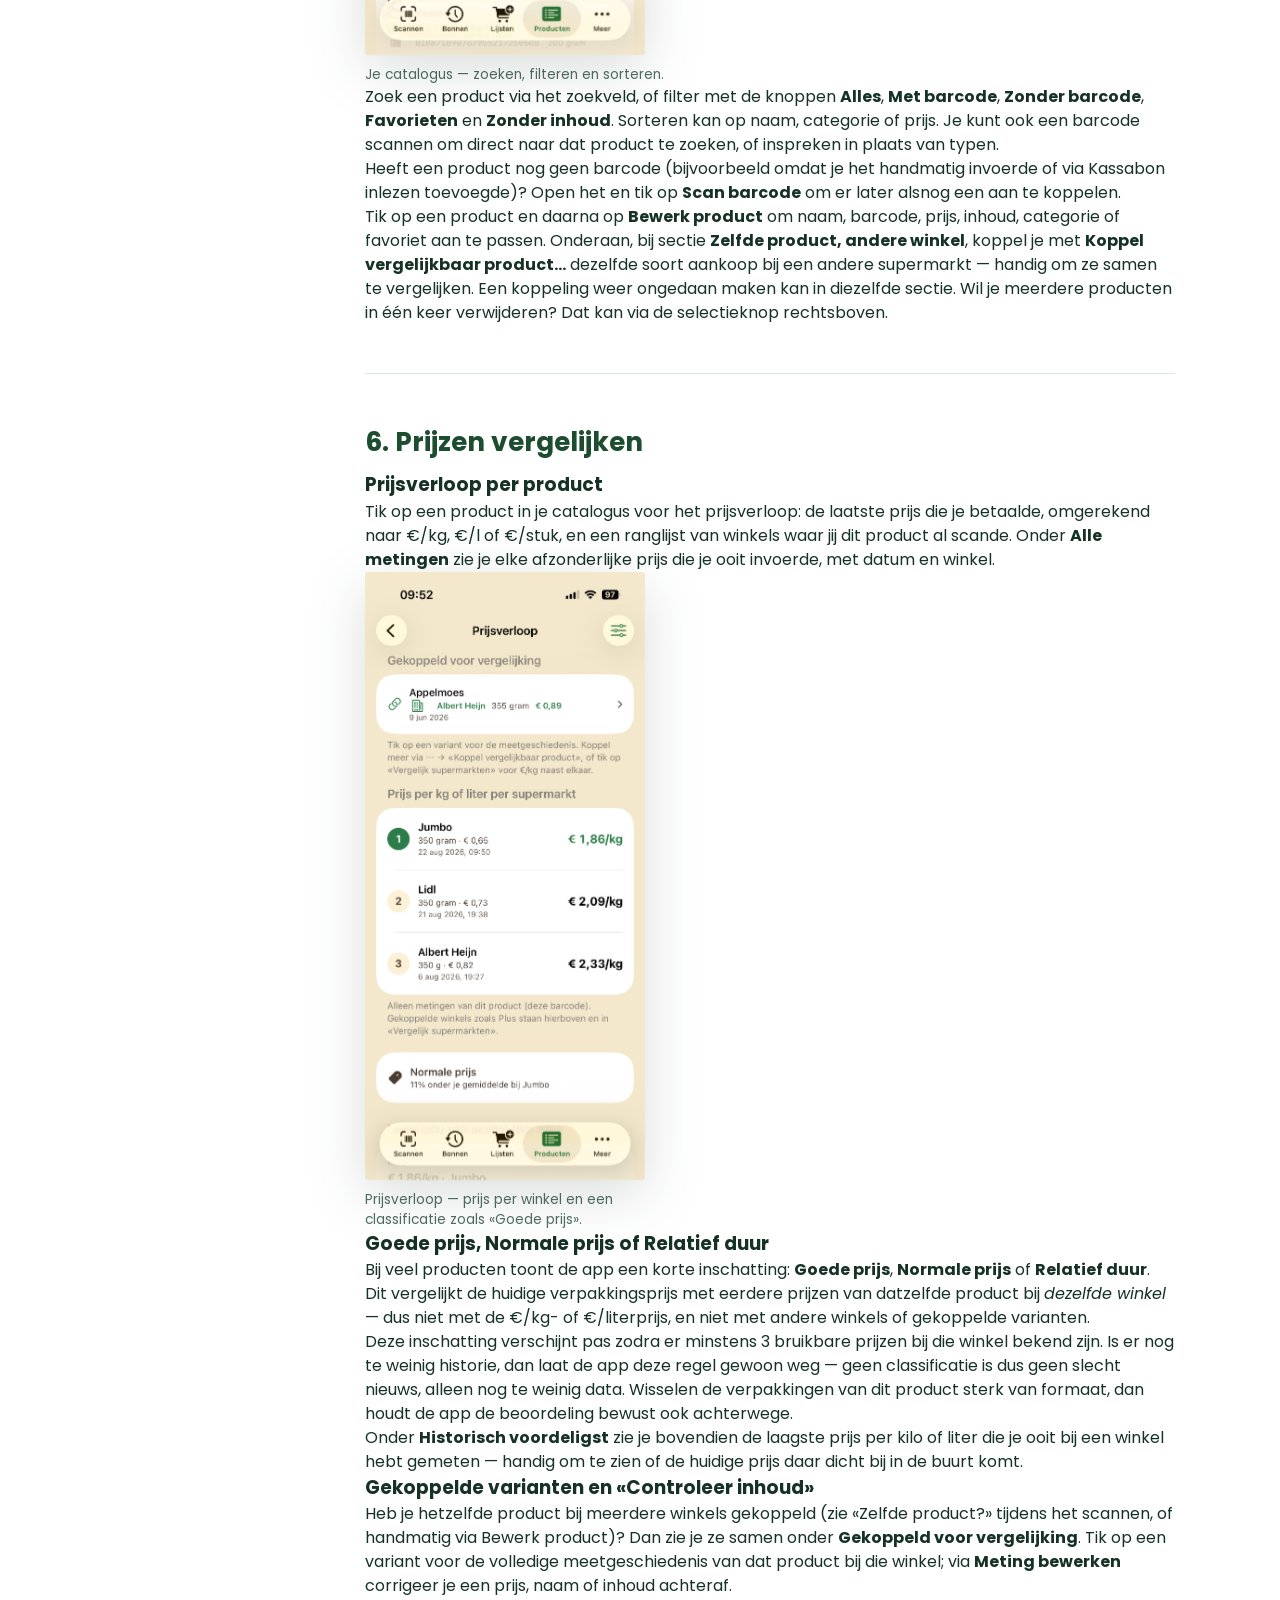
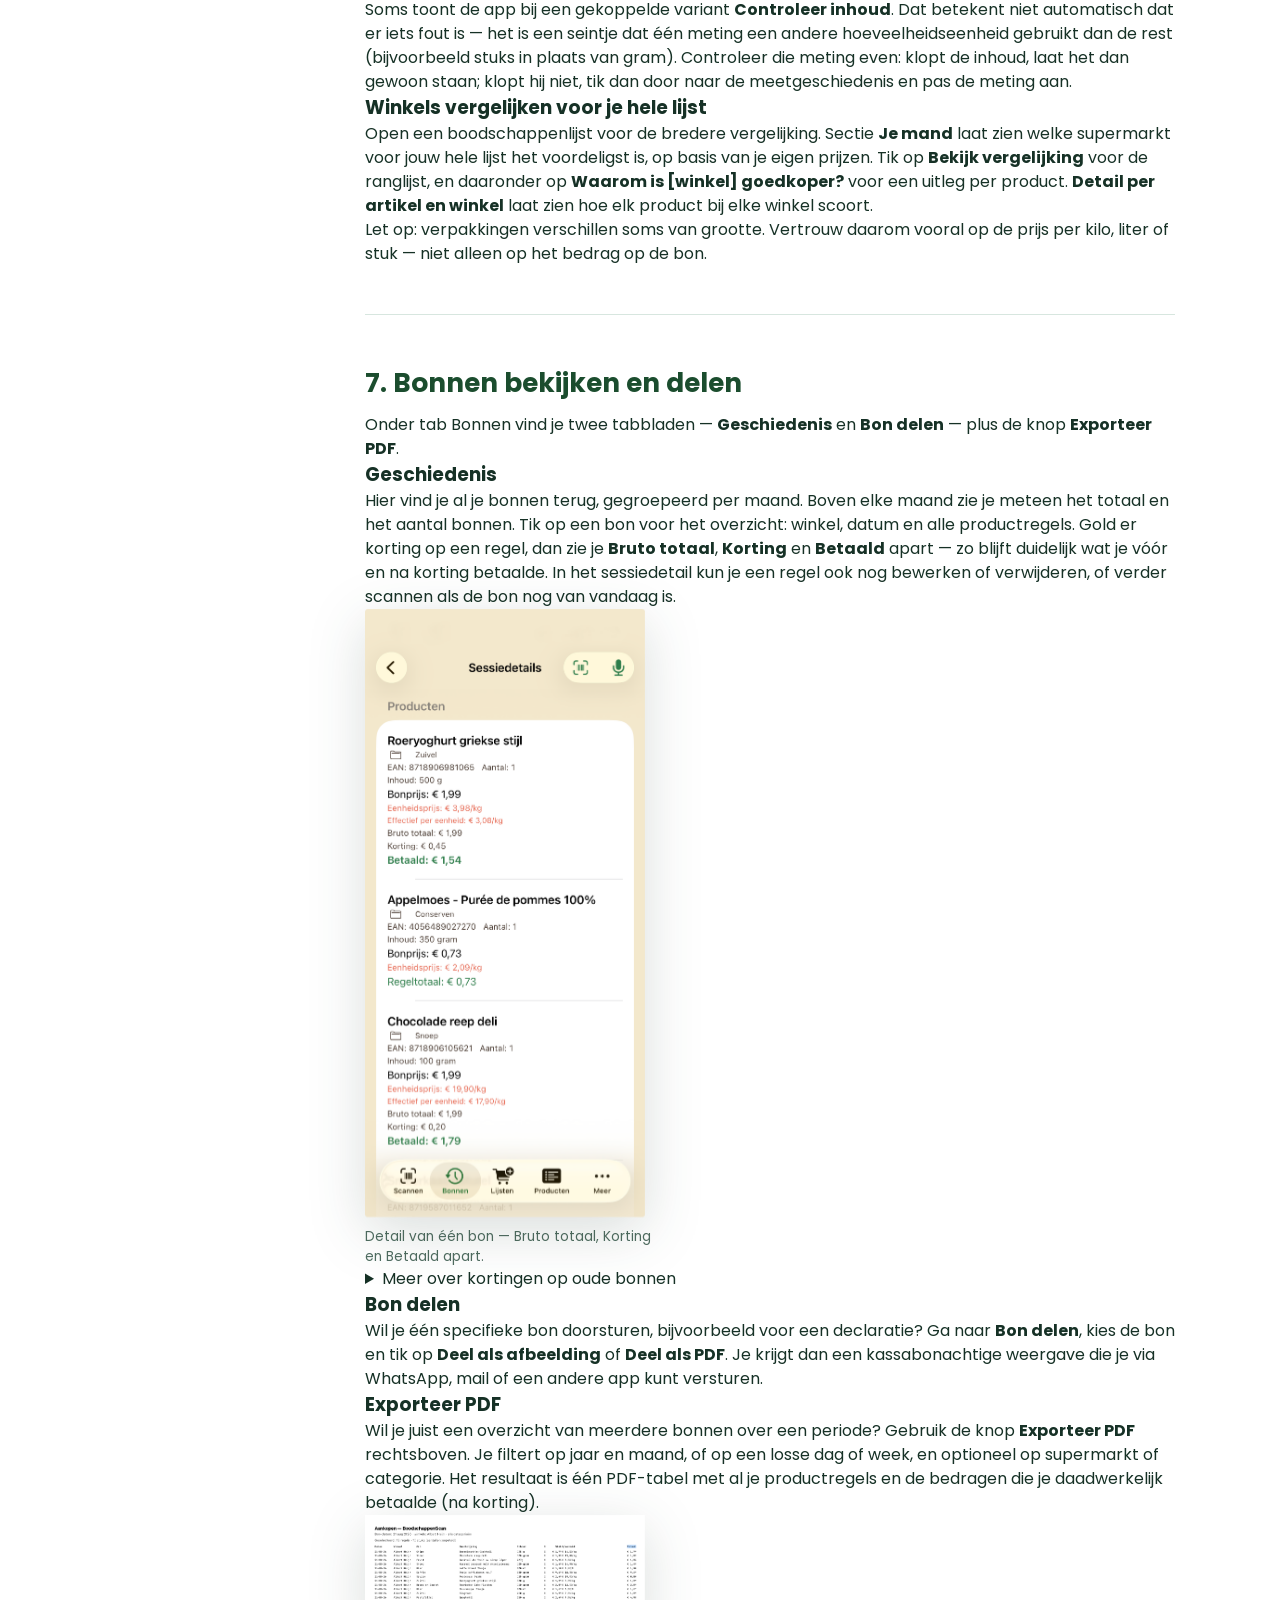
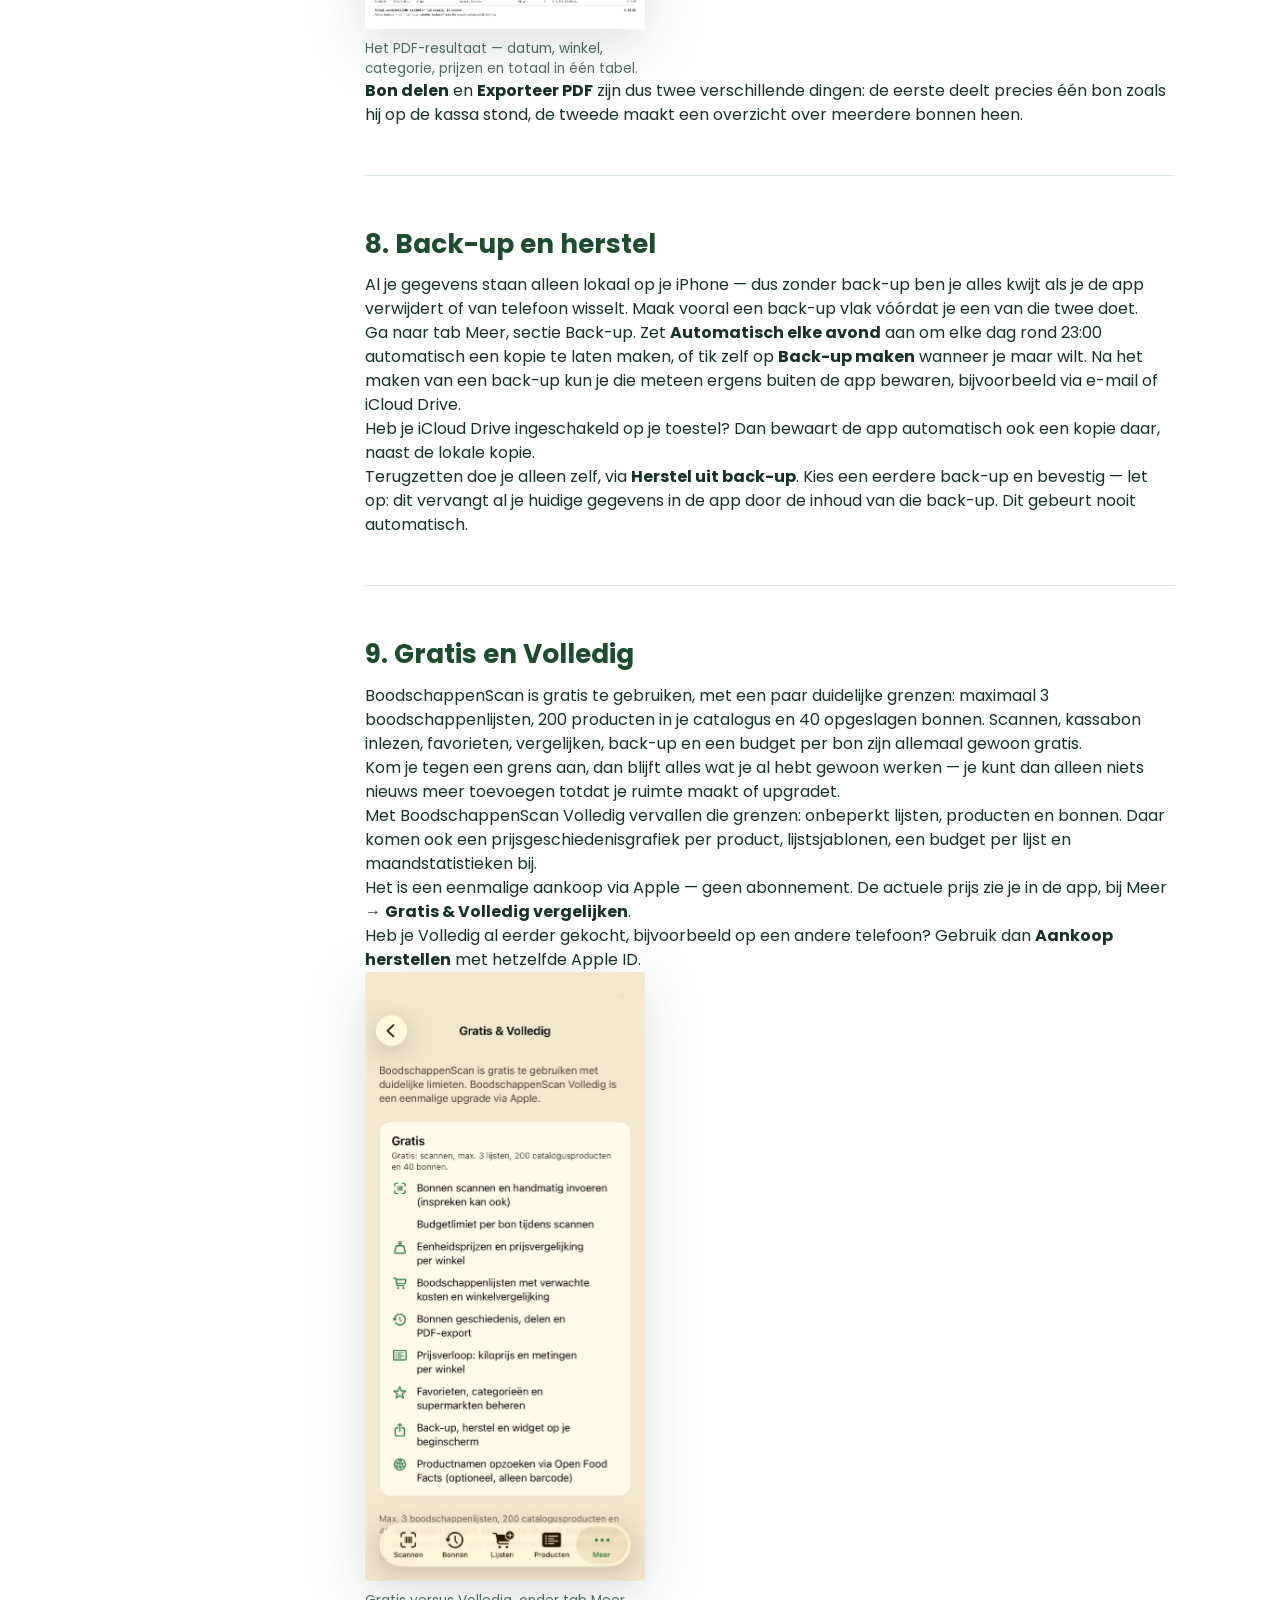
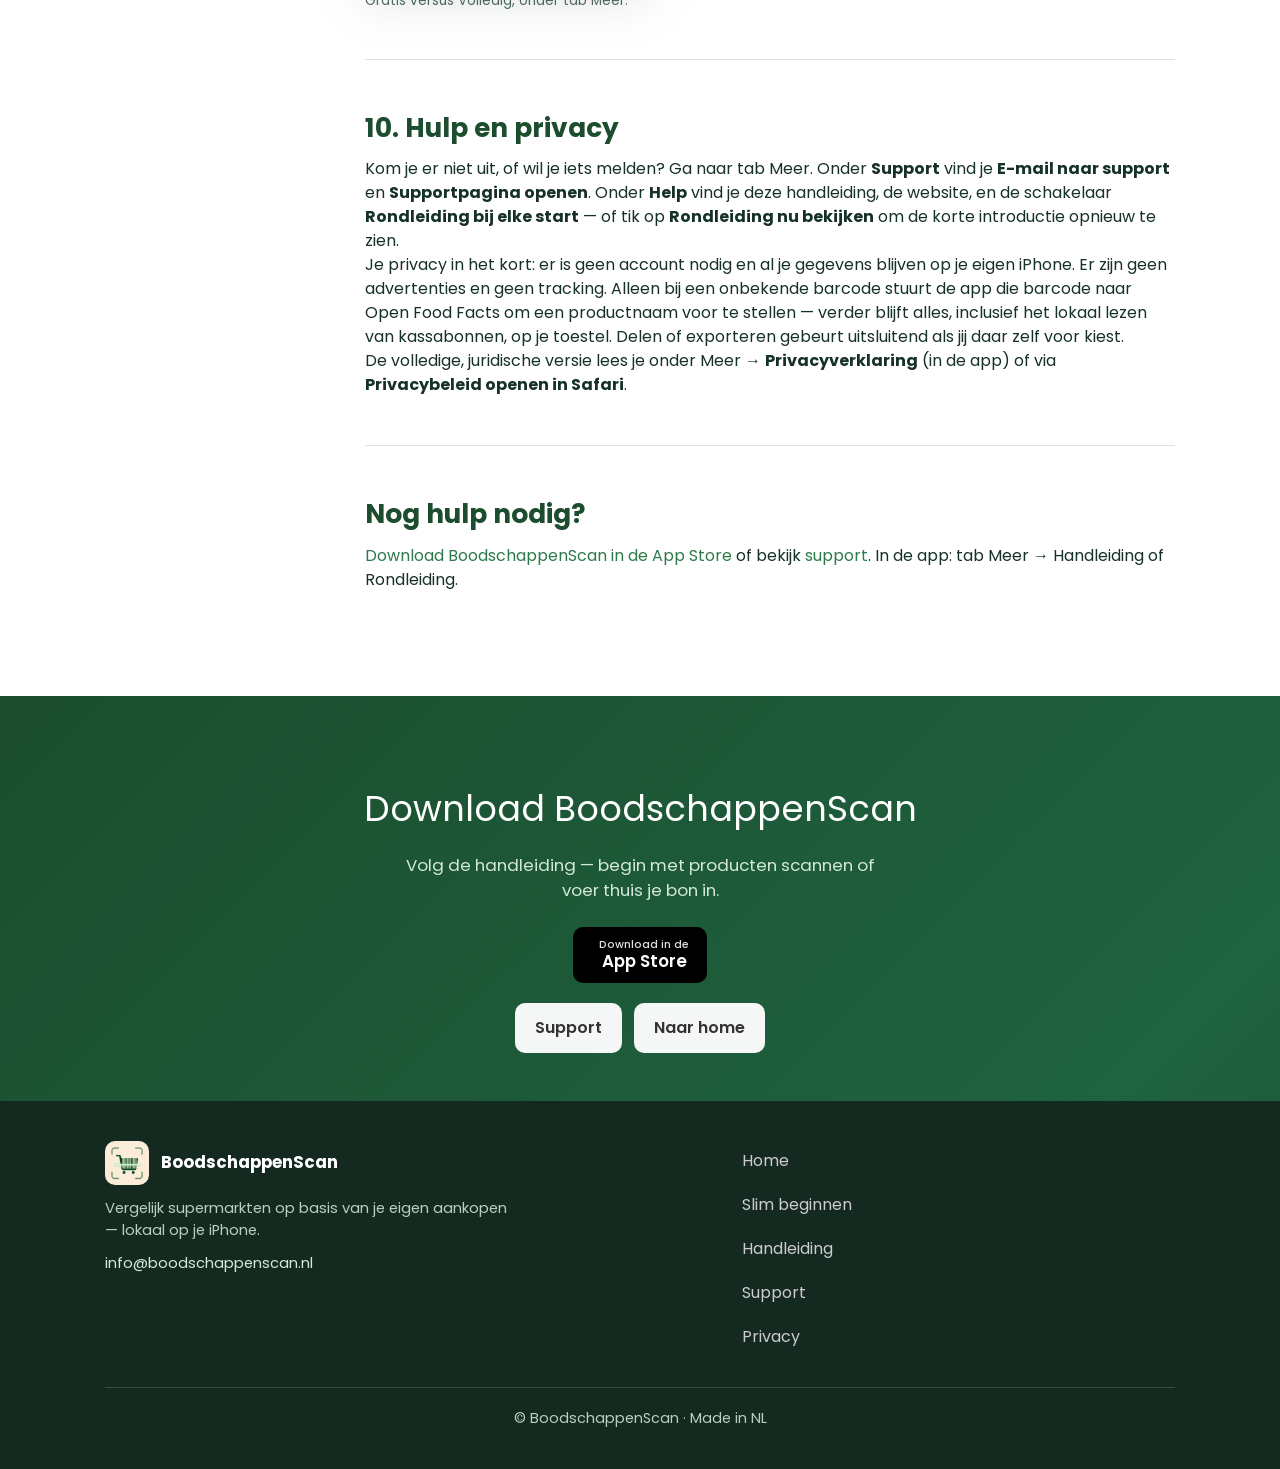
==== commit 32a0d668: "Add files via upload" ====
--- a/handleiding.html
+++ b/handleiding.html
@@ -336,7 +336,7 @@
 <strong>BoodschappenScan</strong>
 </a>
 <p>Vergelijk supermarkten op basis van je eigen aankopen — lokaal op je iPhone.</p>
-<a href="mailto:boodschappenscan@proton.me">boodschappenscan@proton.me</a>
+<a href="mailto:info@boodschappenscan.nl">info@boodschappenscan.nl</a>
 </div>
 <div class="footer-links">
 <ul>
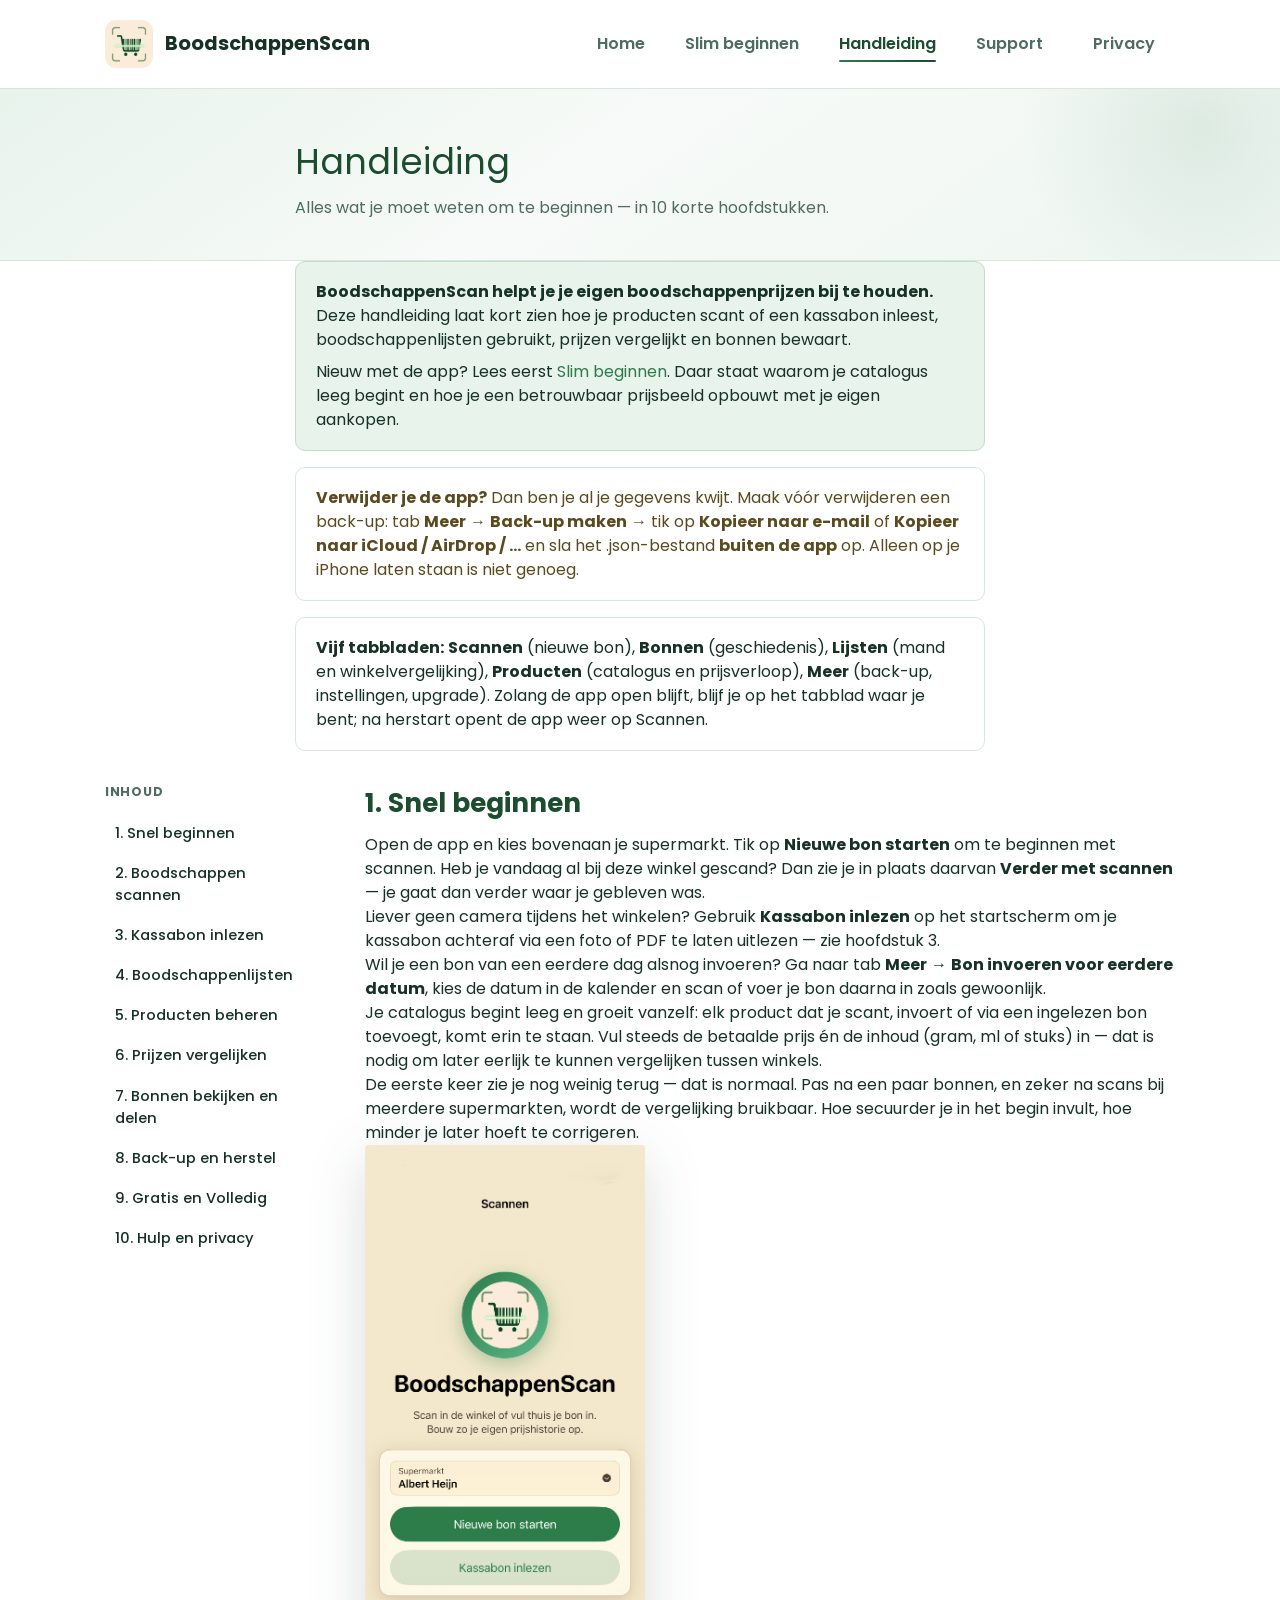
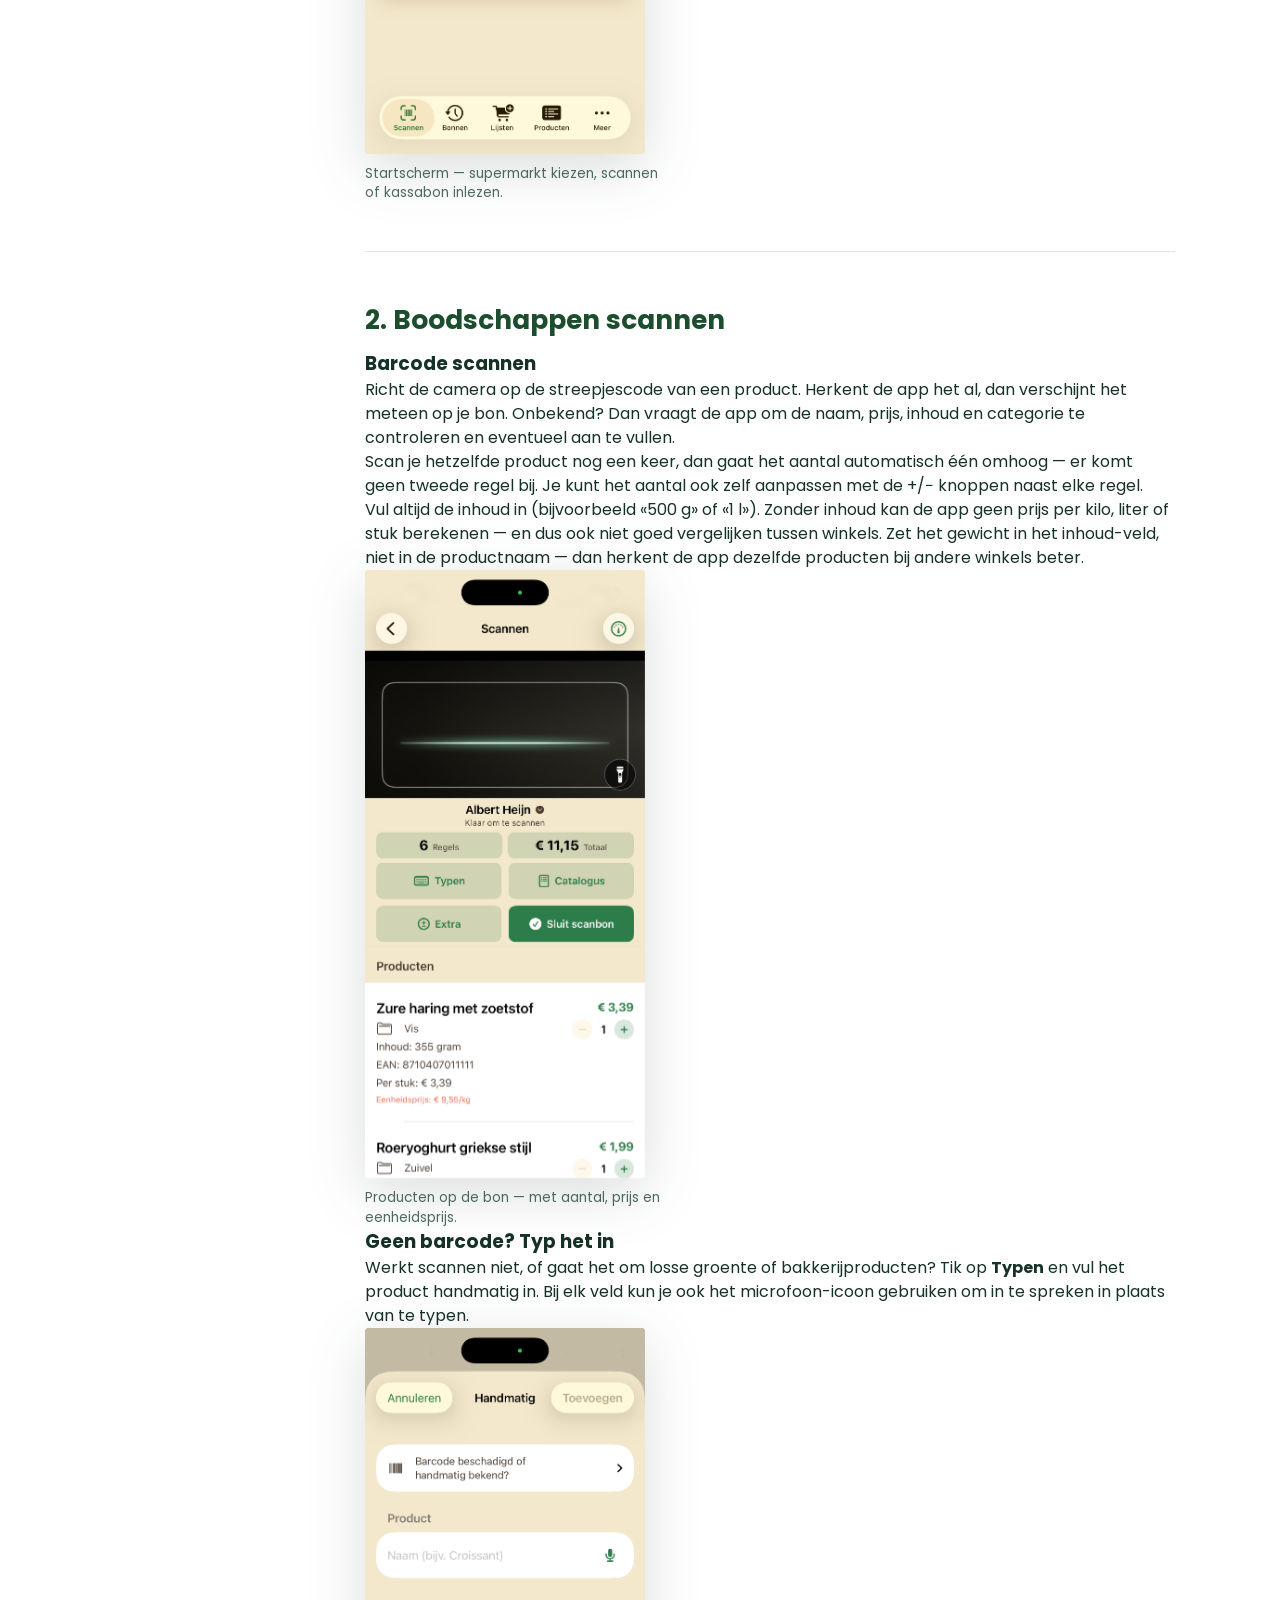
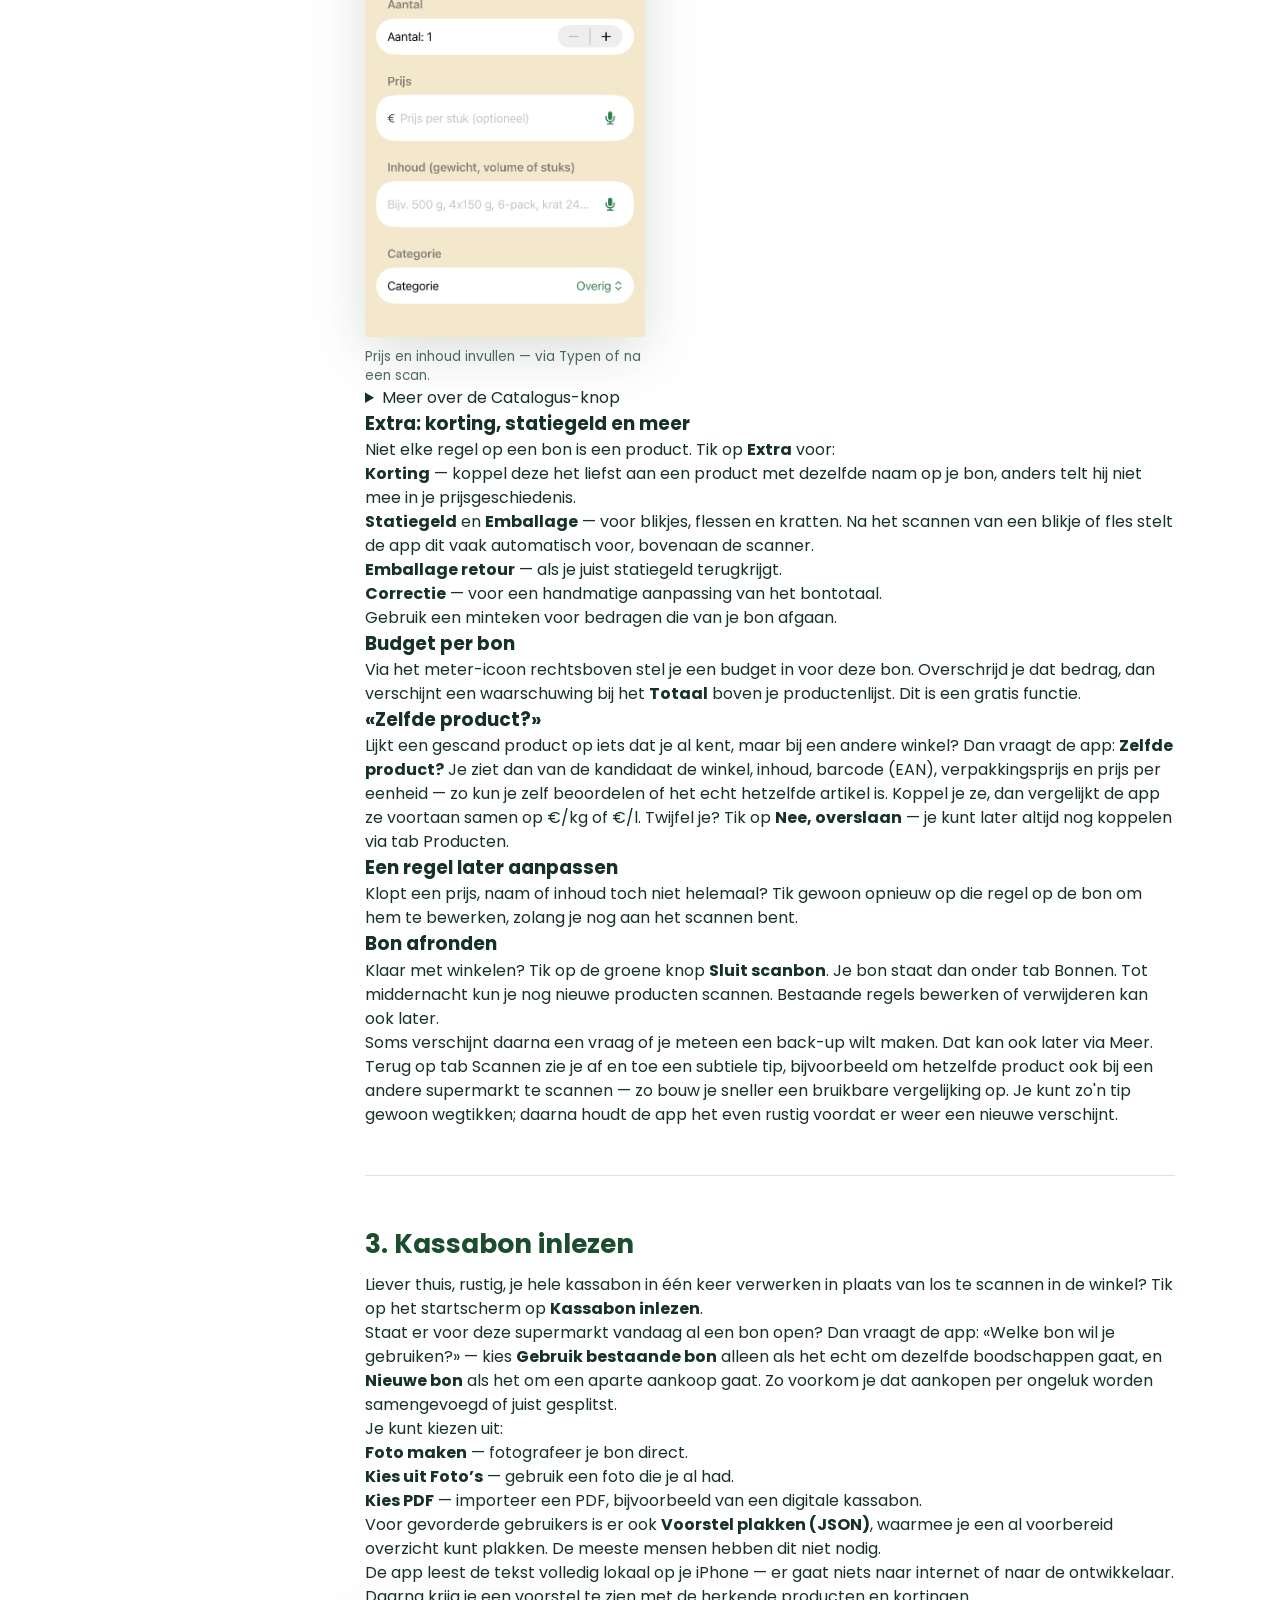
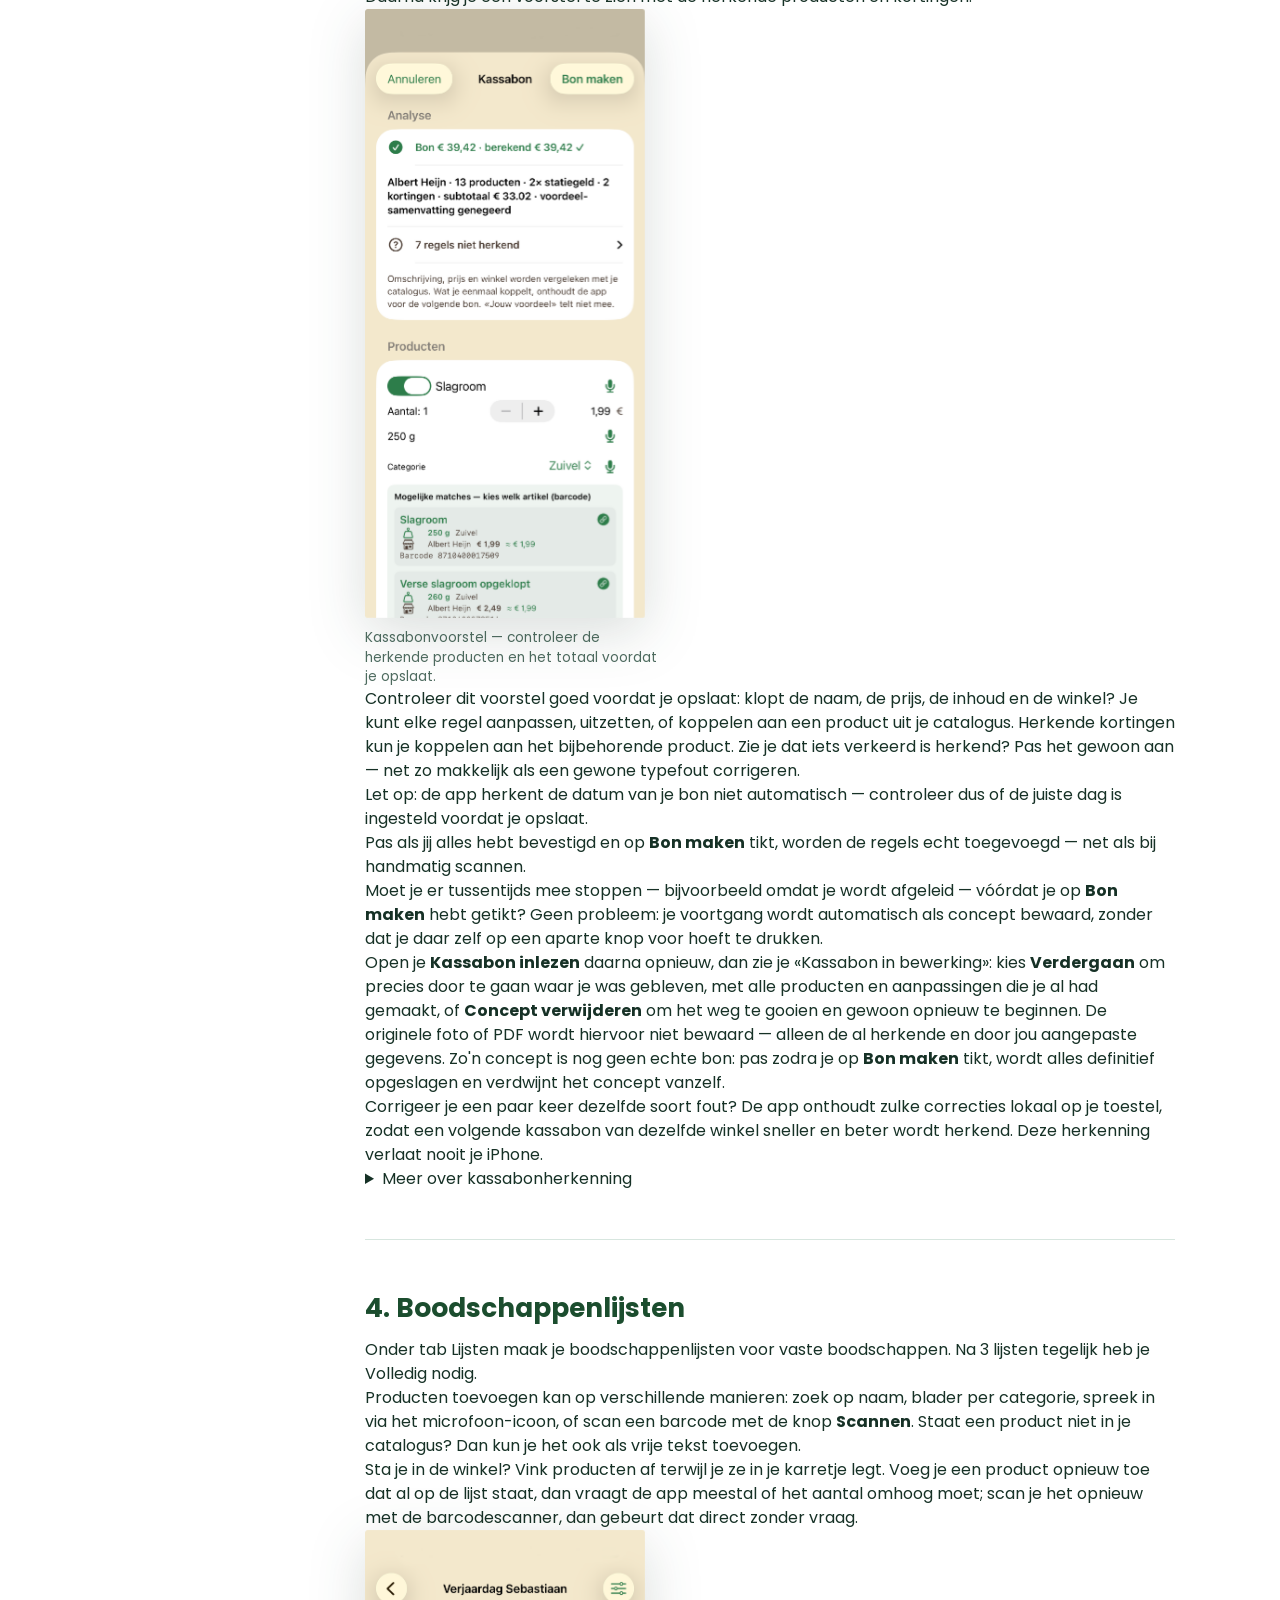
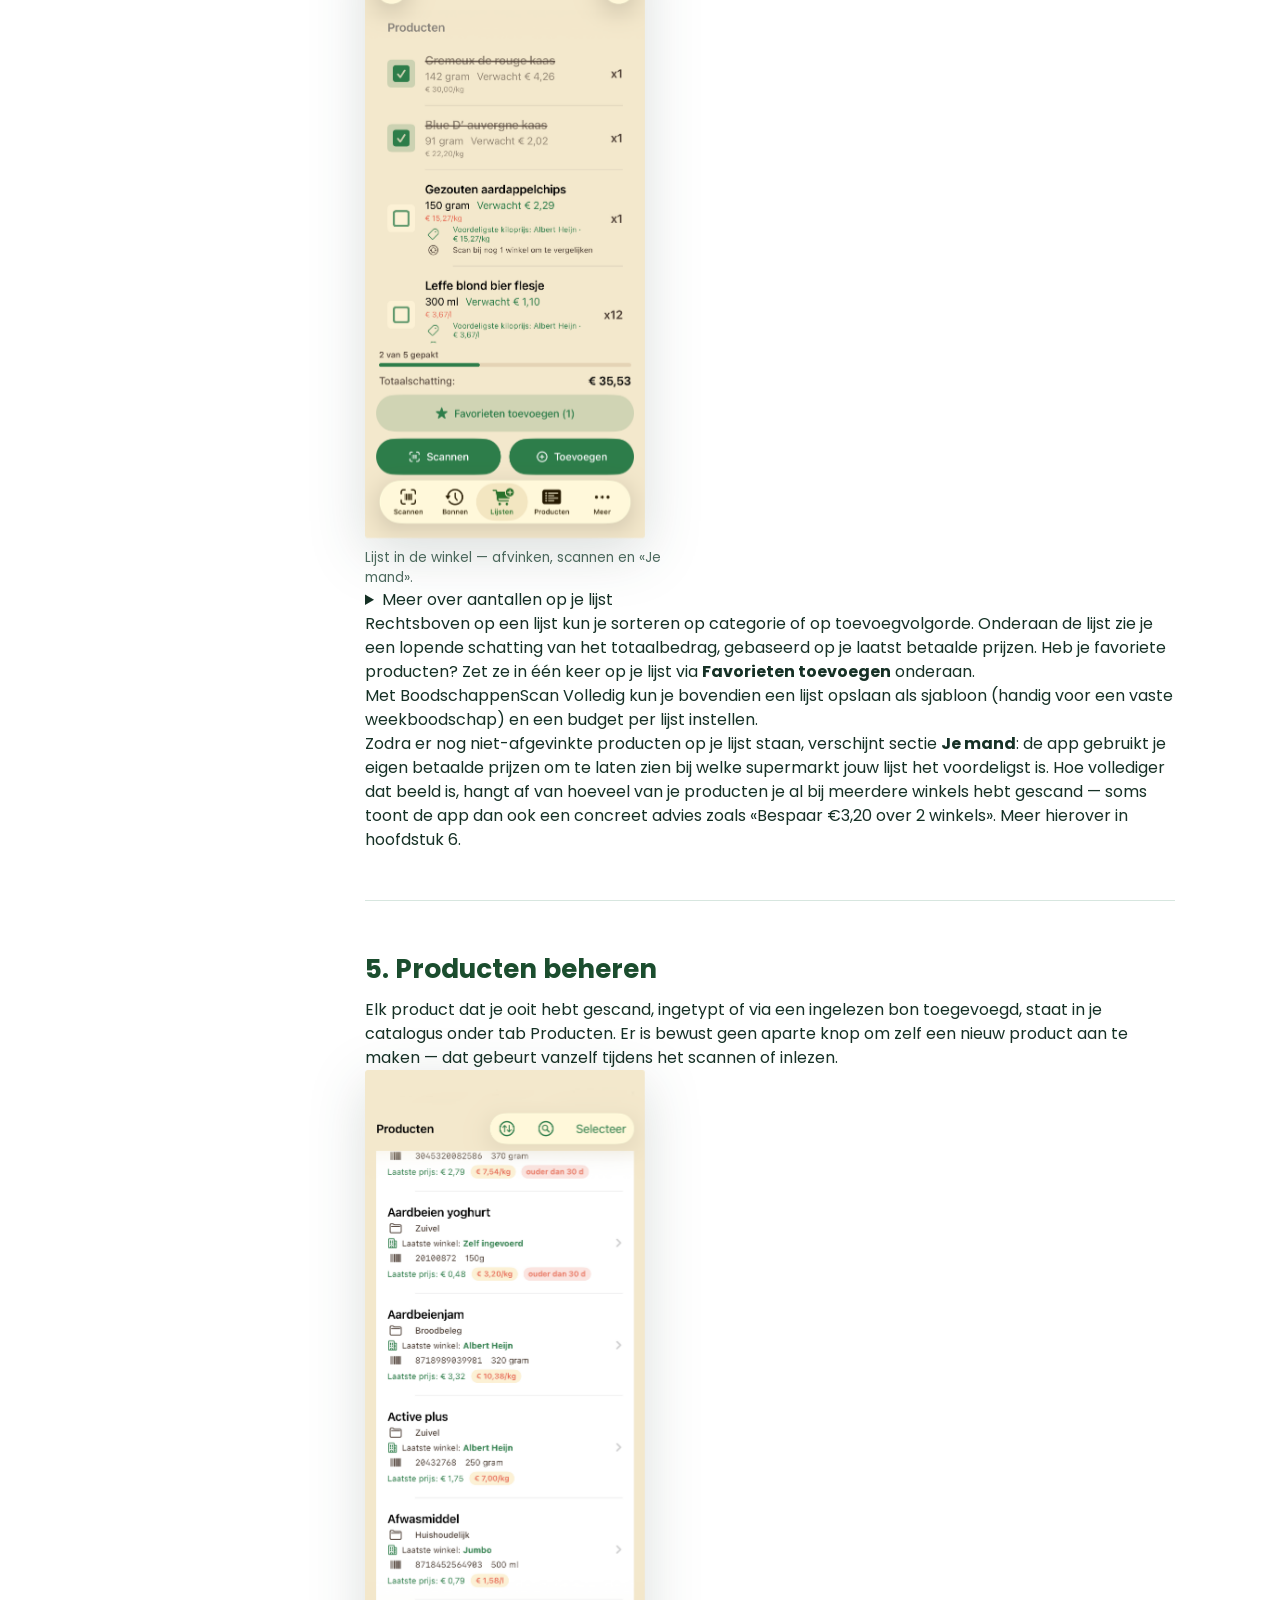
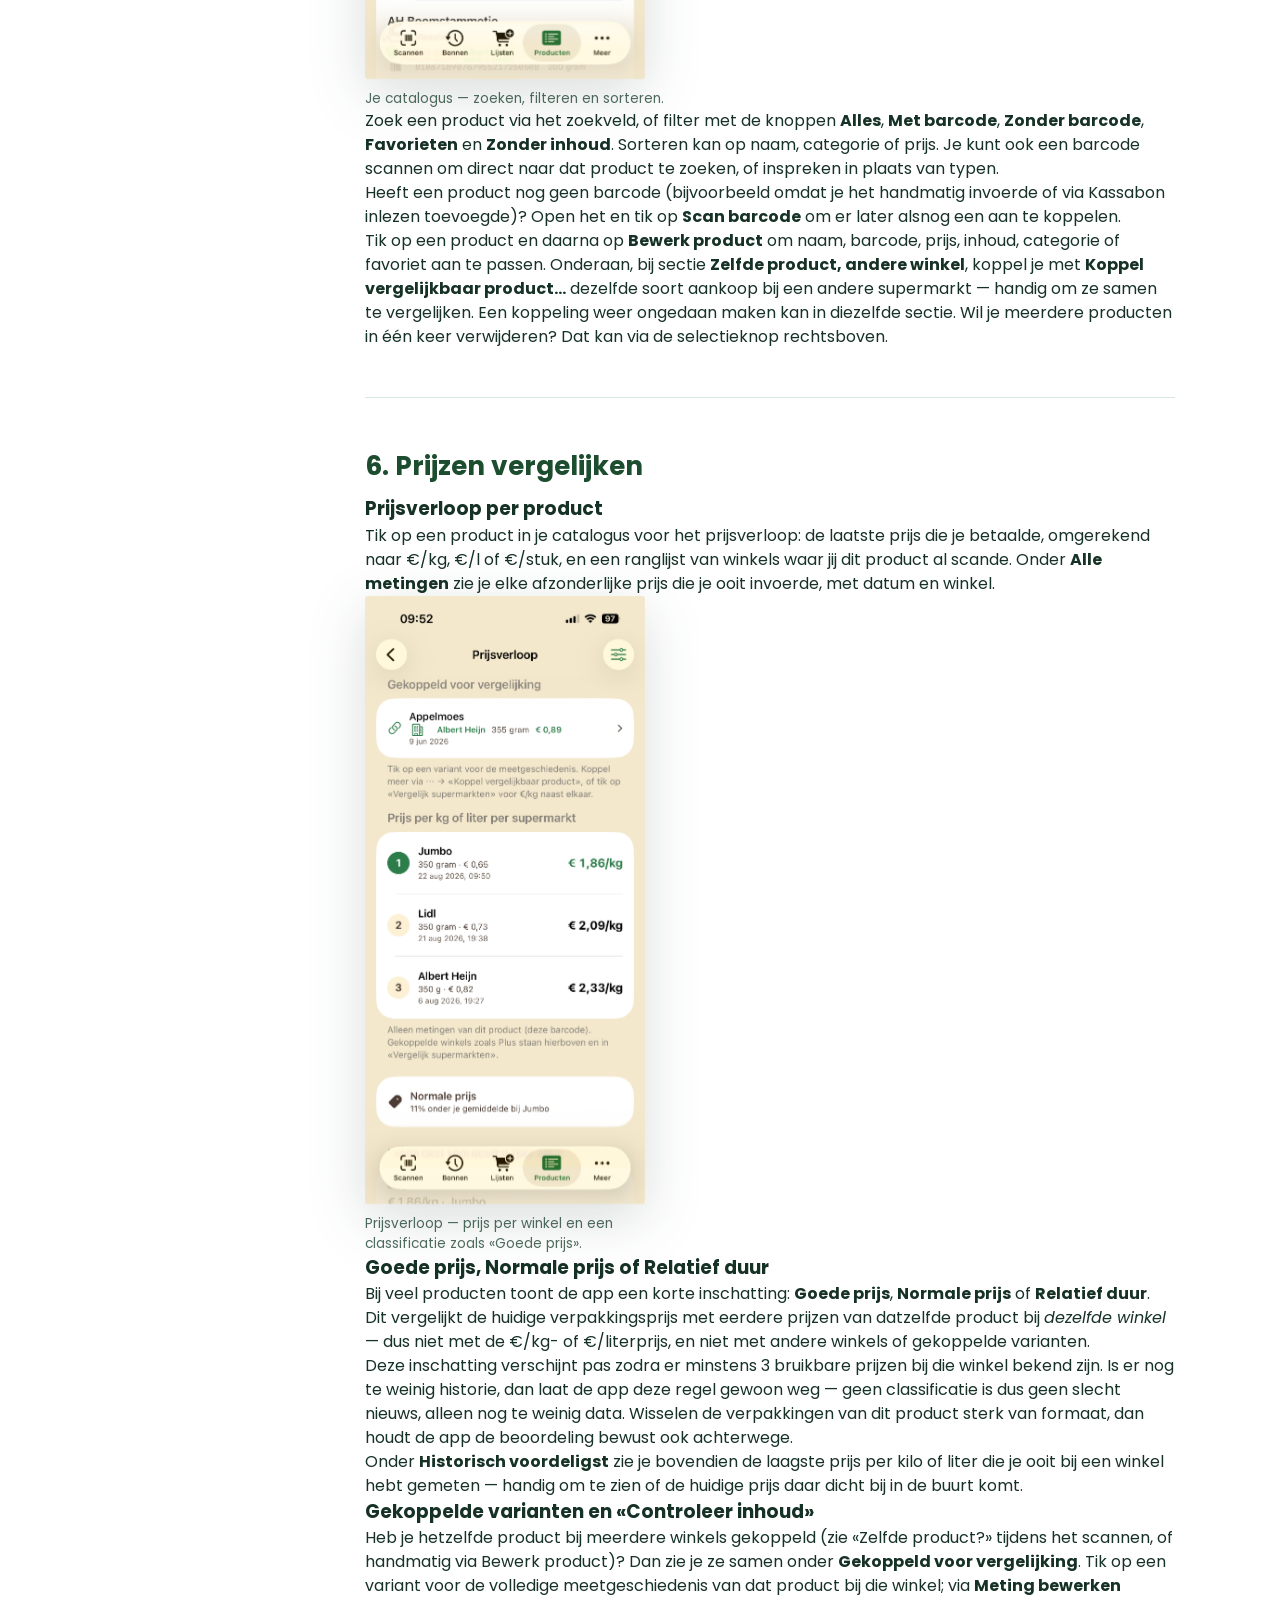
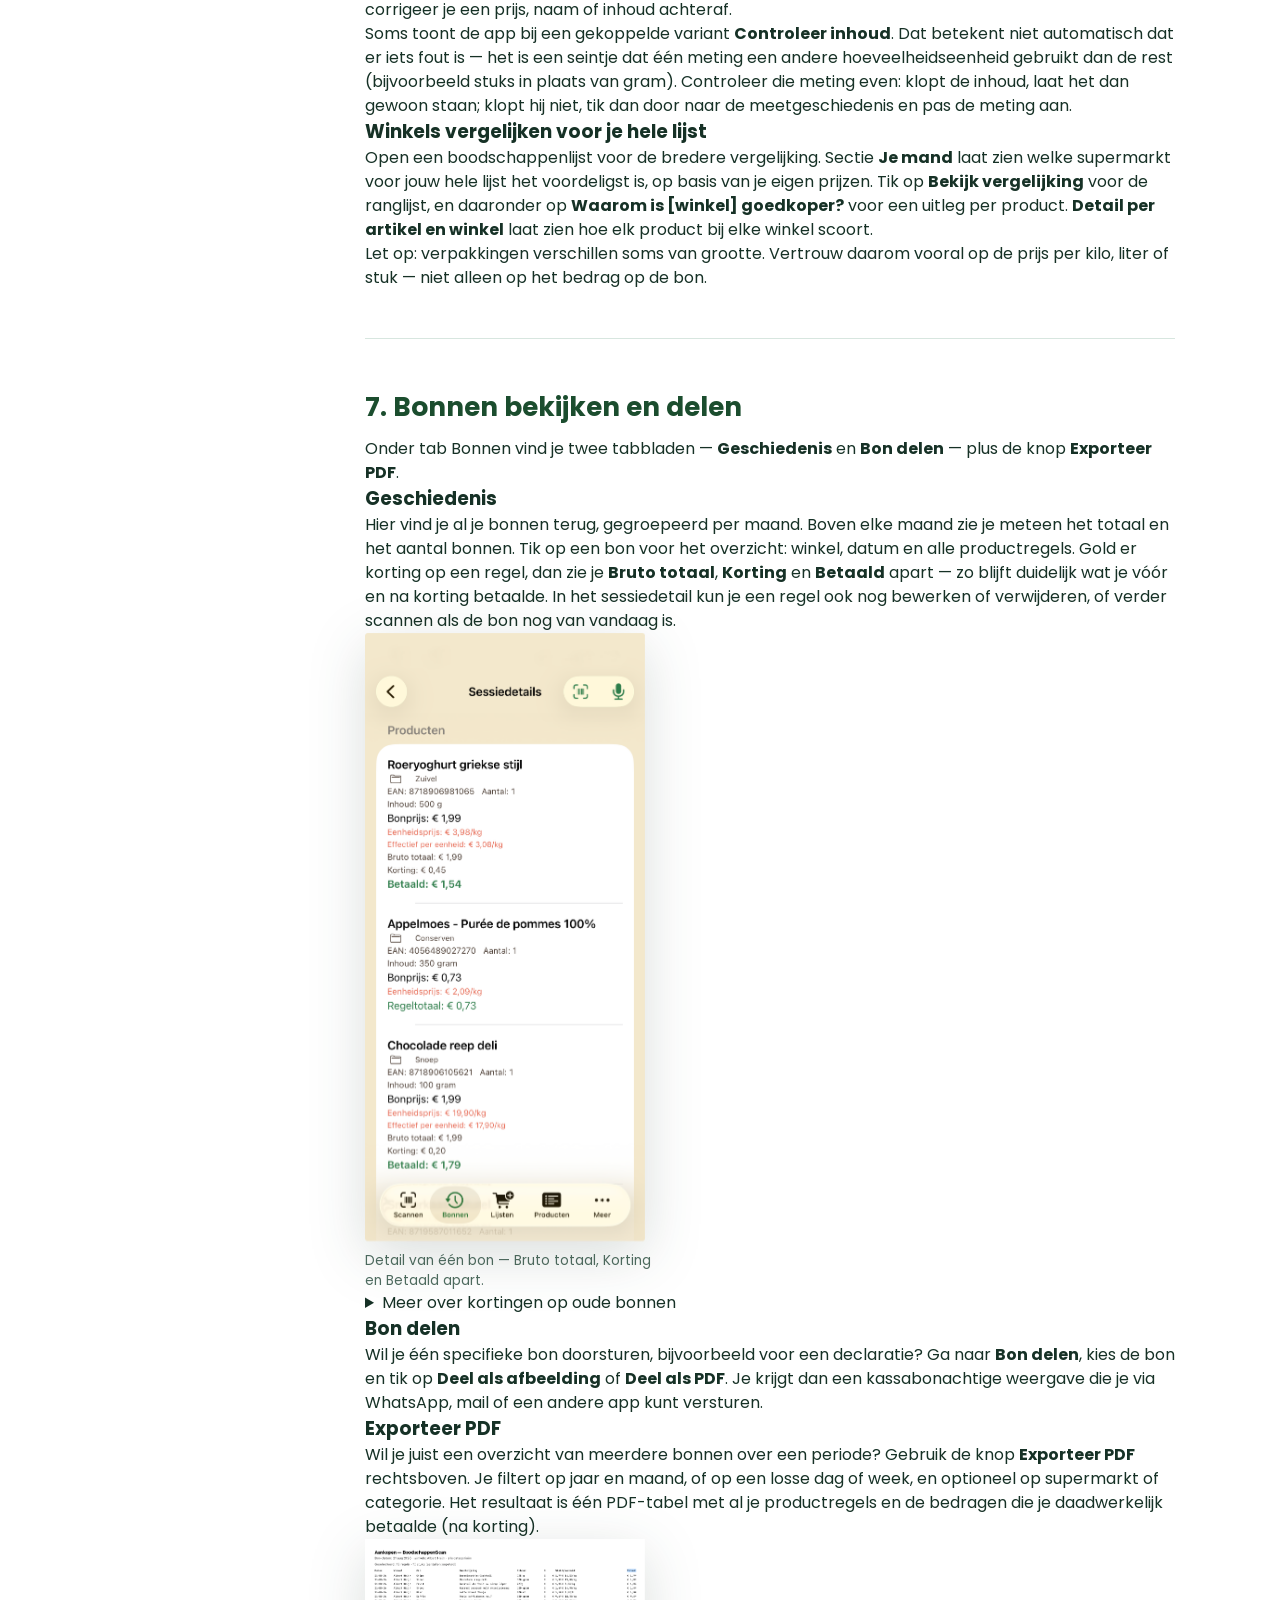
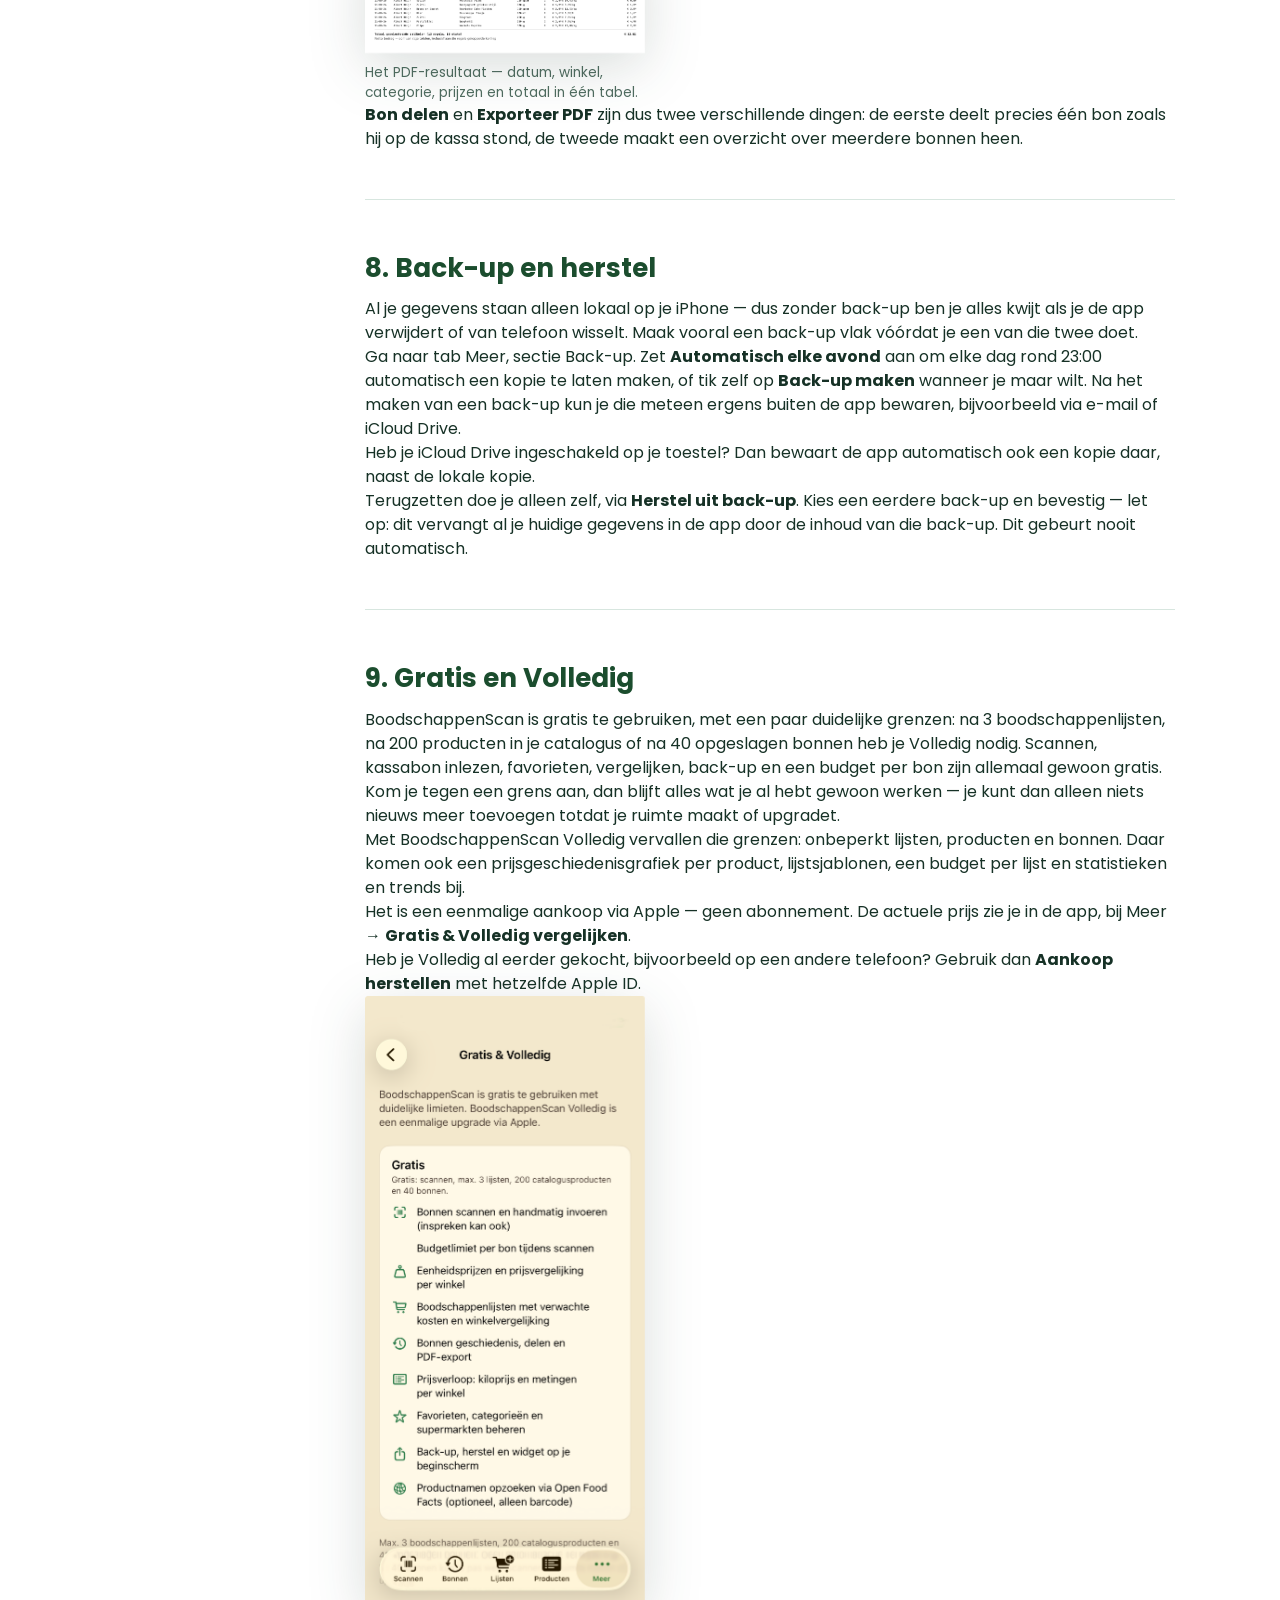
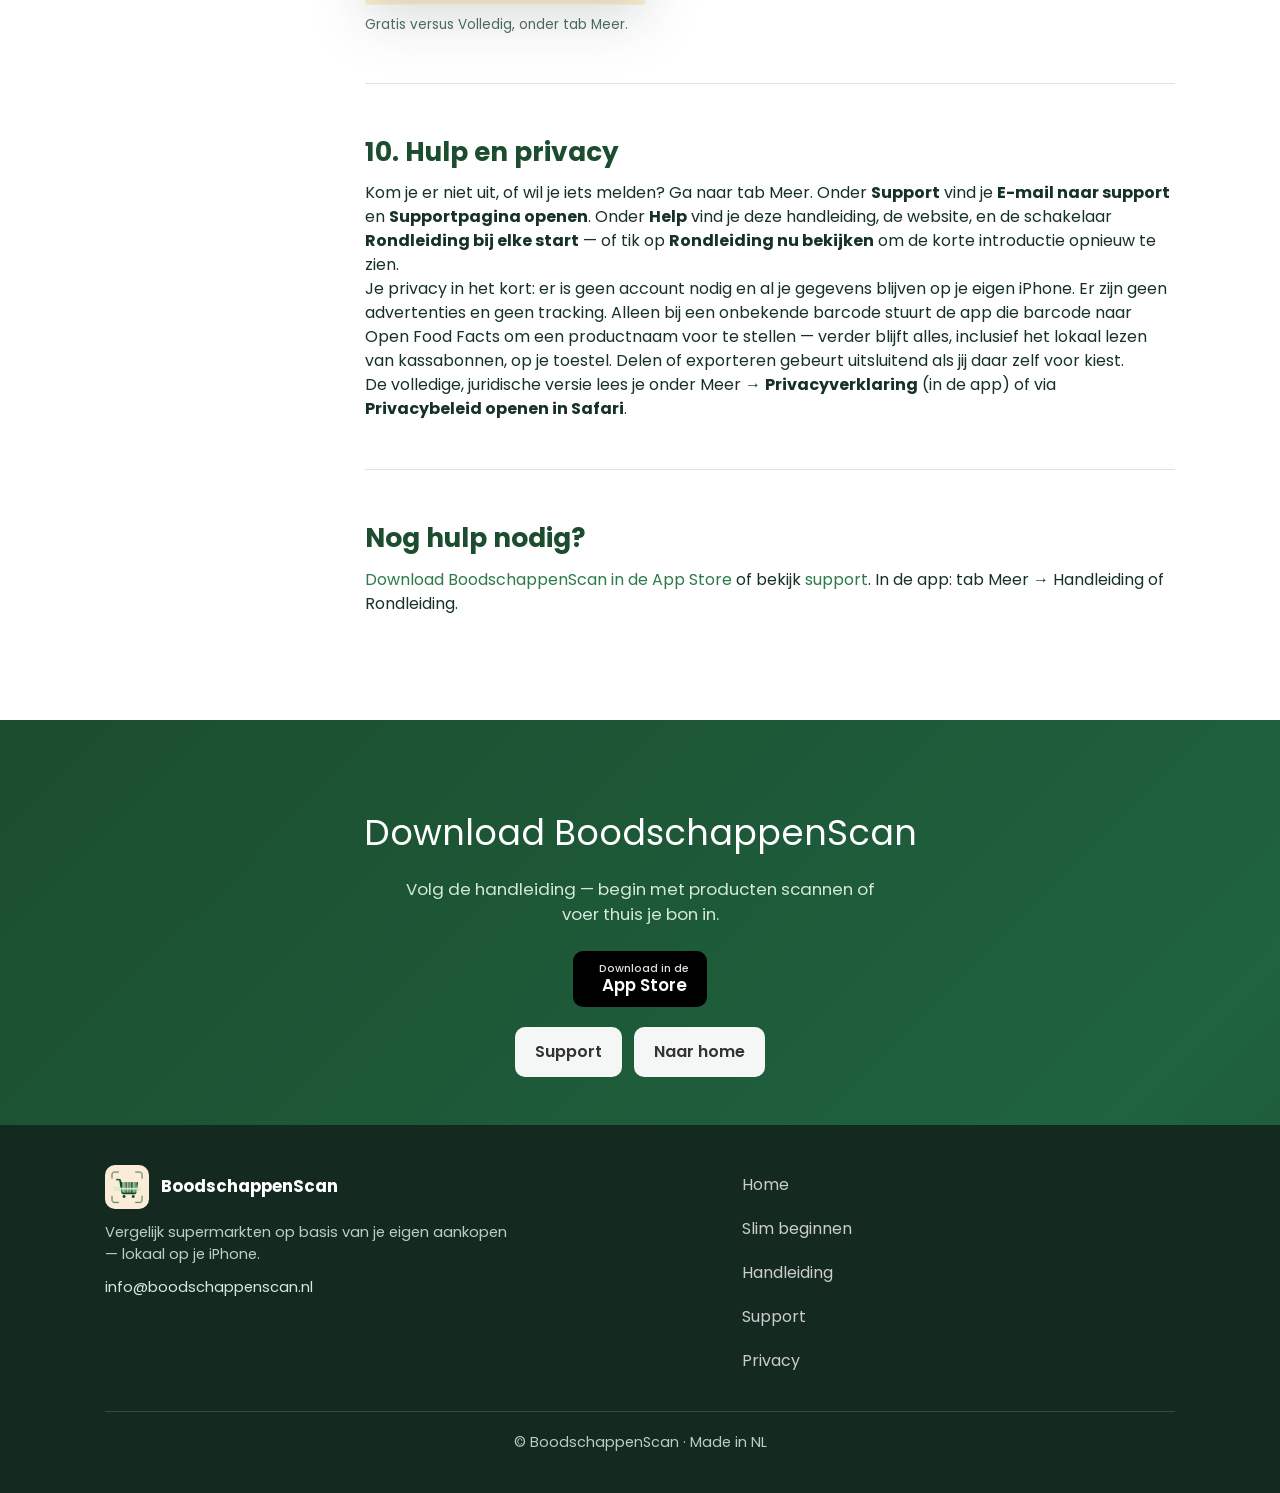
==== commit a6f70921: "Add files via upload" ====
--- a/handleiding.html
+++ b/handleiding.html
@@ -142,7 +142,7 @@
 <h3>Een regel later aanpassen</h3>
 <p>Klopt een prijs, naam of inhoud toch niet helemaal? Tik gewoon opnieuw op die regel op de bon om hem te bewerken, zolang je nog aan het scannen bent.</p>
 <h3>Bon afronden</h3>
-<p>Klaar met winkelen? Tik op de groene knop <strong>Sluit scanbon</strong>. Je bon staat dan onder tab Bonnen. Tot middernacht kun je er nog iets aan toevoegen of wijzigen.</p>
+<p>Klaar met winkelen? Tik op de groene knop <strong>Sluit scanbon</strong>. Je bon staat dan onder tab Bonnen. Tot middernacht kun je nog nieuwe producten scannen. Bestaande regels bewerken of verwijderen kan ook later.</p>
 <p>Soms verschijnt daarna een vraag of je meteen een back-up wilt maken. Dat kan ook later via Meer.</p>
 <p>Terug op tab Scannen zie je af en toe een subtiele tip, bijvoorbeeld om hetzelfde product ook bij een andere supermarkt te scannen — zo bouw je sneller een bruikbare vergelijking op. Je kunt zo'n tip gewoon wegtikken; daarna houdt de app het even rustig voordat er weer een nieuwe verschijnt.</p>
 </section>
@@ -179,7 +179,7 @@
 <!-- 4. BOODSCHAPPENLIJSTEN -->
 <section class="guide-chapter" id="lijsten">
 <h2>4. Boodschappenlijsten</h2>
-<p>Onder tab Lijsten maak je boodschappenlijsten voor vaste boodschappen. Gratis kun je tot 3 lijsten tegelijk hebben.</p>
+<p>Onder tab Lijsten maak je boodschappenlijsten voor vaste boodschappen. Na 3 lijsten tegelijk heb je Volledig nodig.</p>
 <p>Producten toevoegen kan op verschillende manieren: zoek op naam, blader per categorie, spreek in via het microfoon-icoon, of scan een barcode met de knop <strong>Scannen</strong>. Staat een product niet in je catalogus? Dan kun je het ook als vrije tekst toevoegen.</p>
 <p>Sta je in de winkel? Vink producten af terwijl je ze in je karretje legt. Voeg je een product opnieuw toe dat al op de lijst staat, dan vraagt de app meestal of het aantal omhoog moet; scan je het opnieuw met de barcodescanner, dan gebeurt dat direct zonder vraag.</p>
 <figure class="guide-figure">
@@ -280,9 +280,9 @@
 <!-- 9. GRATIS EN VOLLEDIG -->
 <section class="guide-chapter" id="volledig">
 <h2>9. Gratis en Volledig</h2>
-<p>BoodschappenScan is gratis te gebruiken, met een paar duidelijke grenzen: maximaal 3 boodschappenlijsten, 200 producten in je catalogus en 40 opgeslagen bonnen. Scannen, kassabon inlezen, favorieten, vergelijken, back-up en een budget per bon zijn allemaal gewoon gratis.</p>
+<p>BoodschappenScan is gratis te gebruiken, met een paar duidelijke grenzen: na 3 boodschappenlijsten, na 200 producten in je catalogus of na 40 opgeslagen bonnen heb je Volledig nodig. Scannen, kassabon inlezen, favorieten, vergelijken, back-up en een budget per bon zijn allemaal gewoon gratis.</p>
 <p>Kom je tegen een grens aan, dan blijft alles wat je al hebt gewoon werken — je kunt dan alleen niets nieuws meer toevoegen totdat je ruimte maakt of upgradet.</p>
-<p>Met BoodschappenScan Volledig vervallen die grenzen: onbeperkt lijsten, producten en bonnen. Daar komen ook een prijsgeschiedenisgrafiek per product, lijstsjablonen, een budget per lijst en maandstatistieken bij.</p>
+<p>Met BoodschappenScan Volledig vervallen die grenzen: onbeperkt lijsten, producten en bonnen. Daar komen ook een prijsgeschiedenisgrafiek per product, lijstsjablonen, een budget per lijst en statistieken en trends bij.</p>
 <p>Het is een eenmalige aankoop via Apple — geen abonnement. De actuele prijs zie je in de app, bij Meer → <strong>Gratis &amp; Volledig vergelijken</strong>.</p>
 <p>Heb je Volledig al eerder gekocht, bijvoorbeeld op een andere telefoon? Gebruik dan <strong>Aankoop herstellen</strong> met hetzelfde Apple ID.</p>
 <figure class="guide-figure">
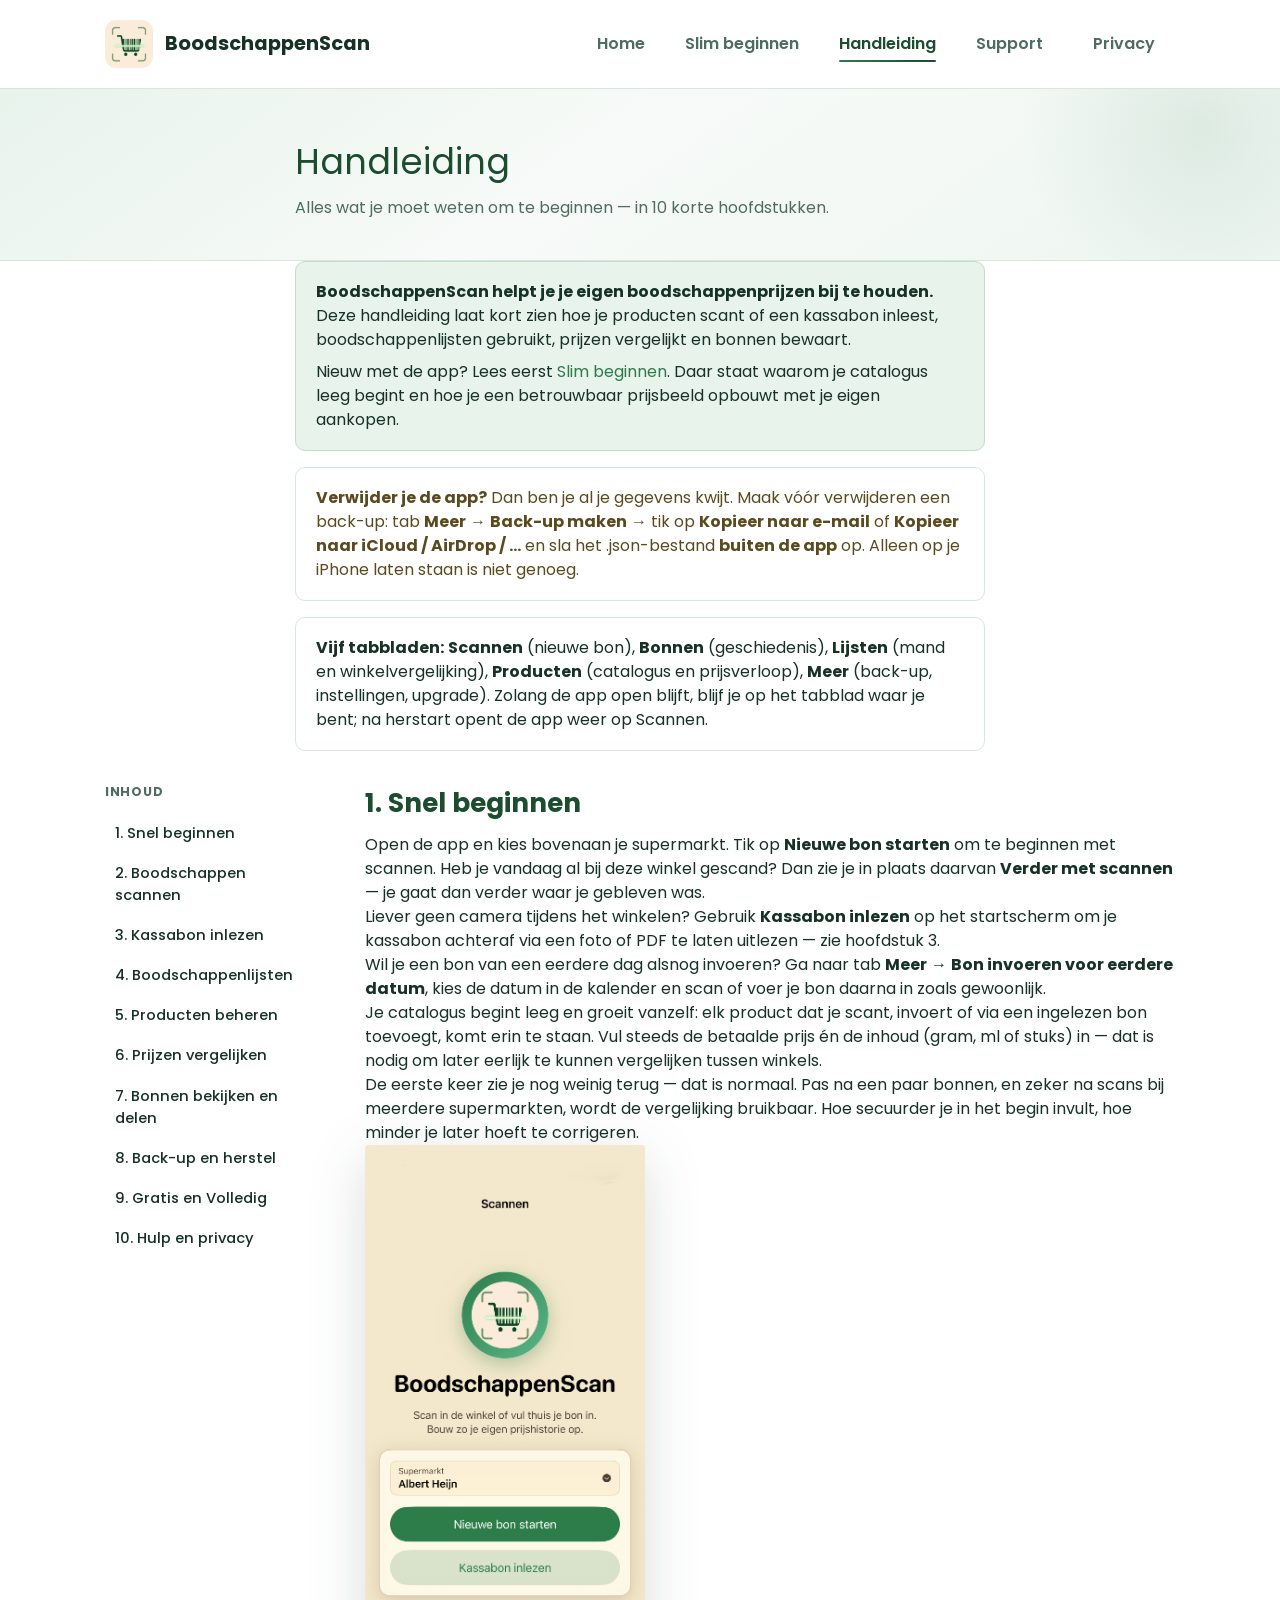
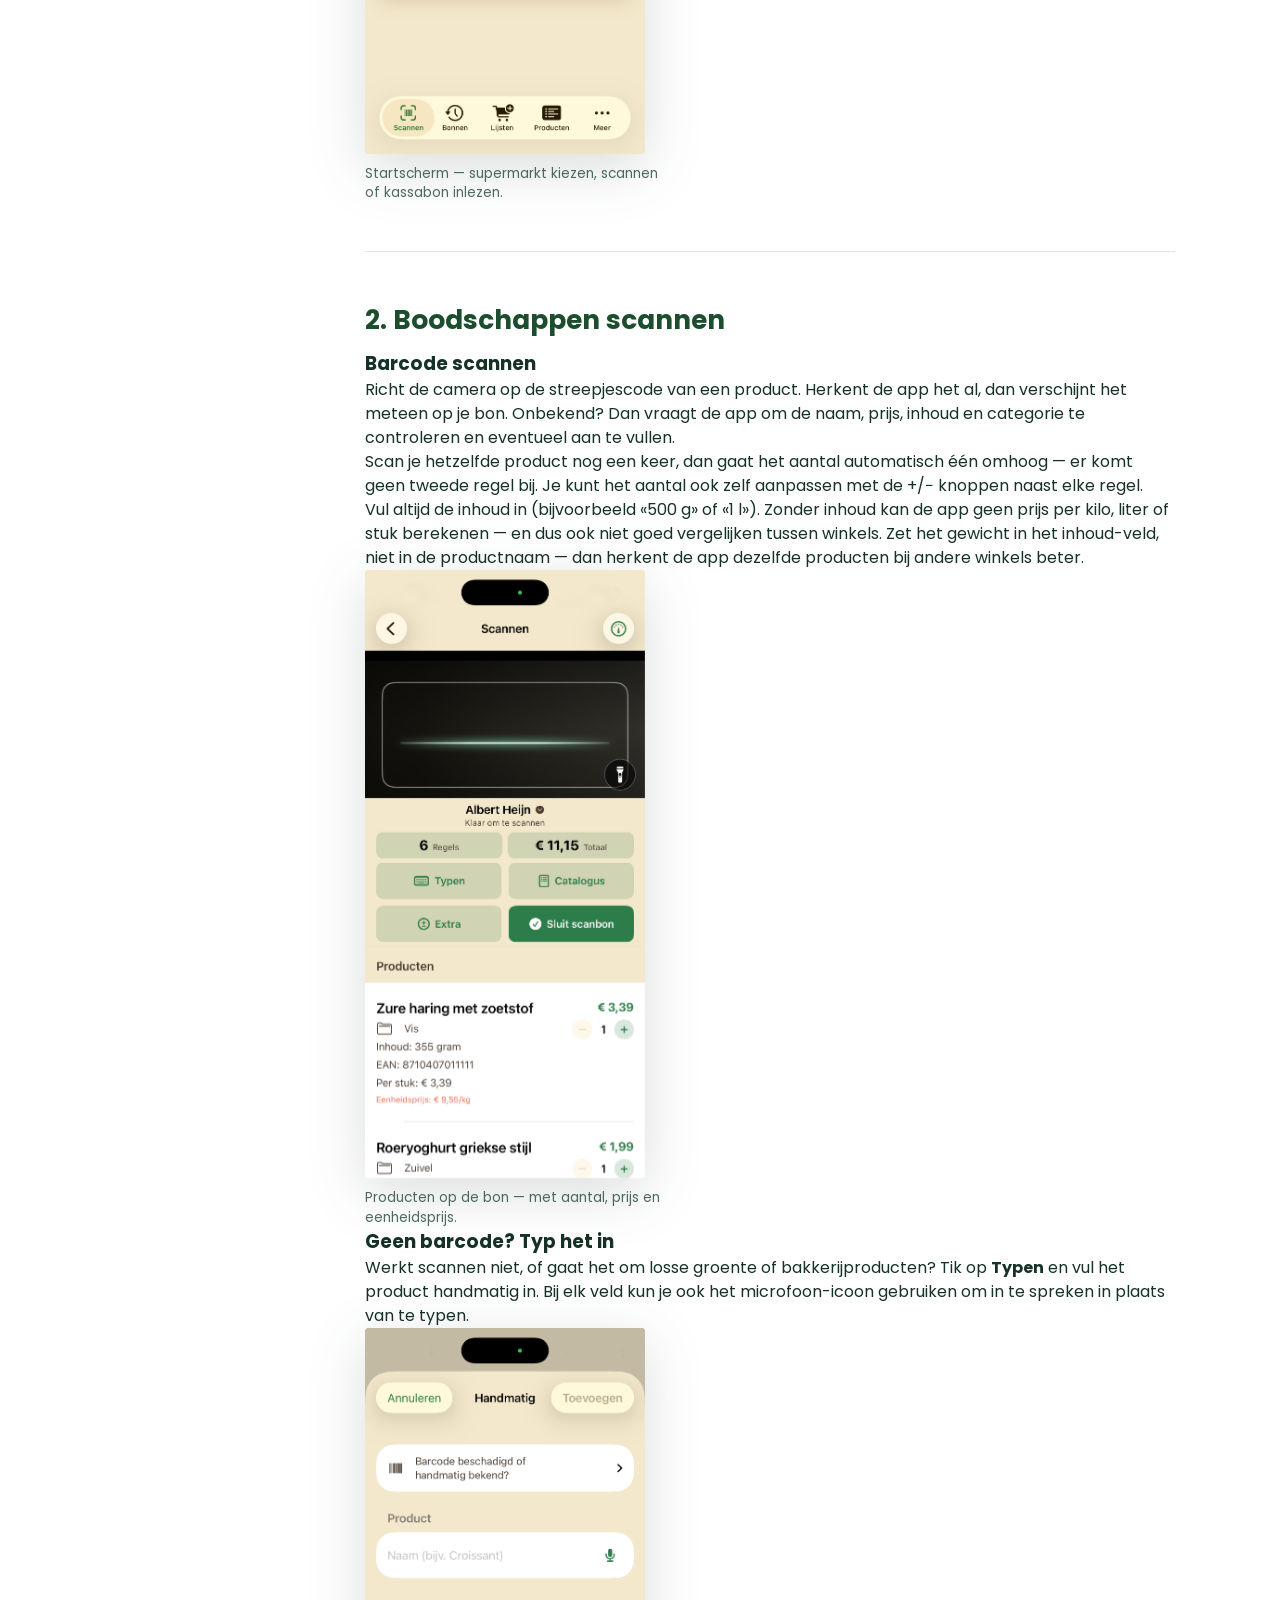
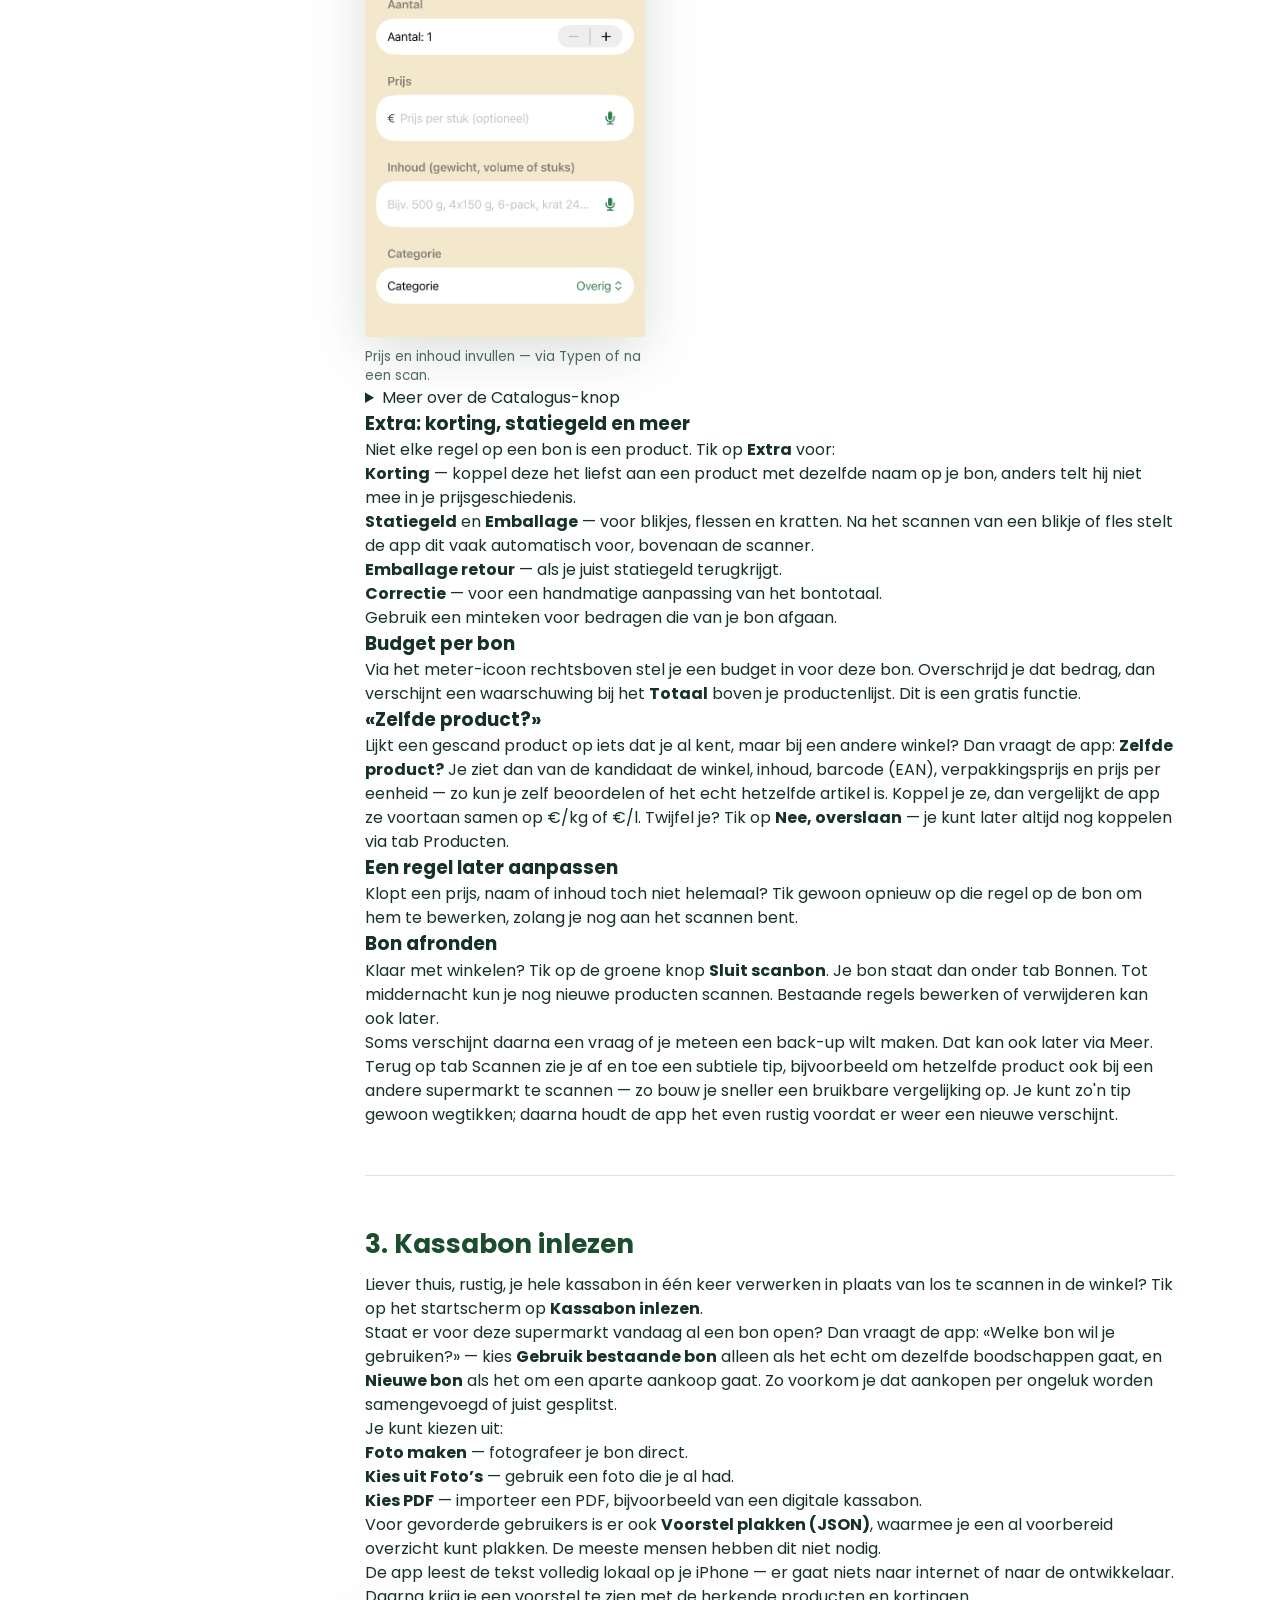
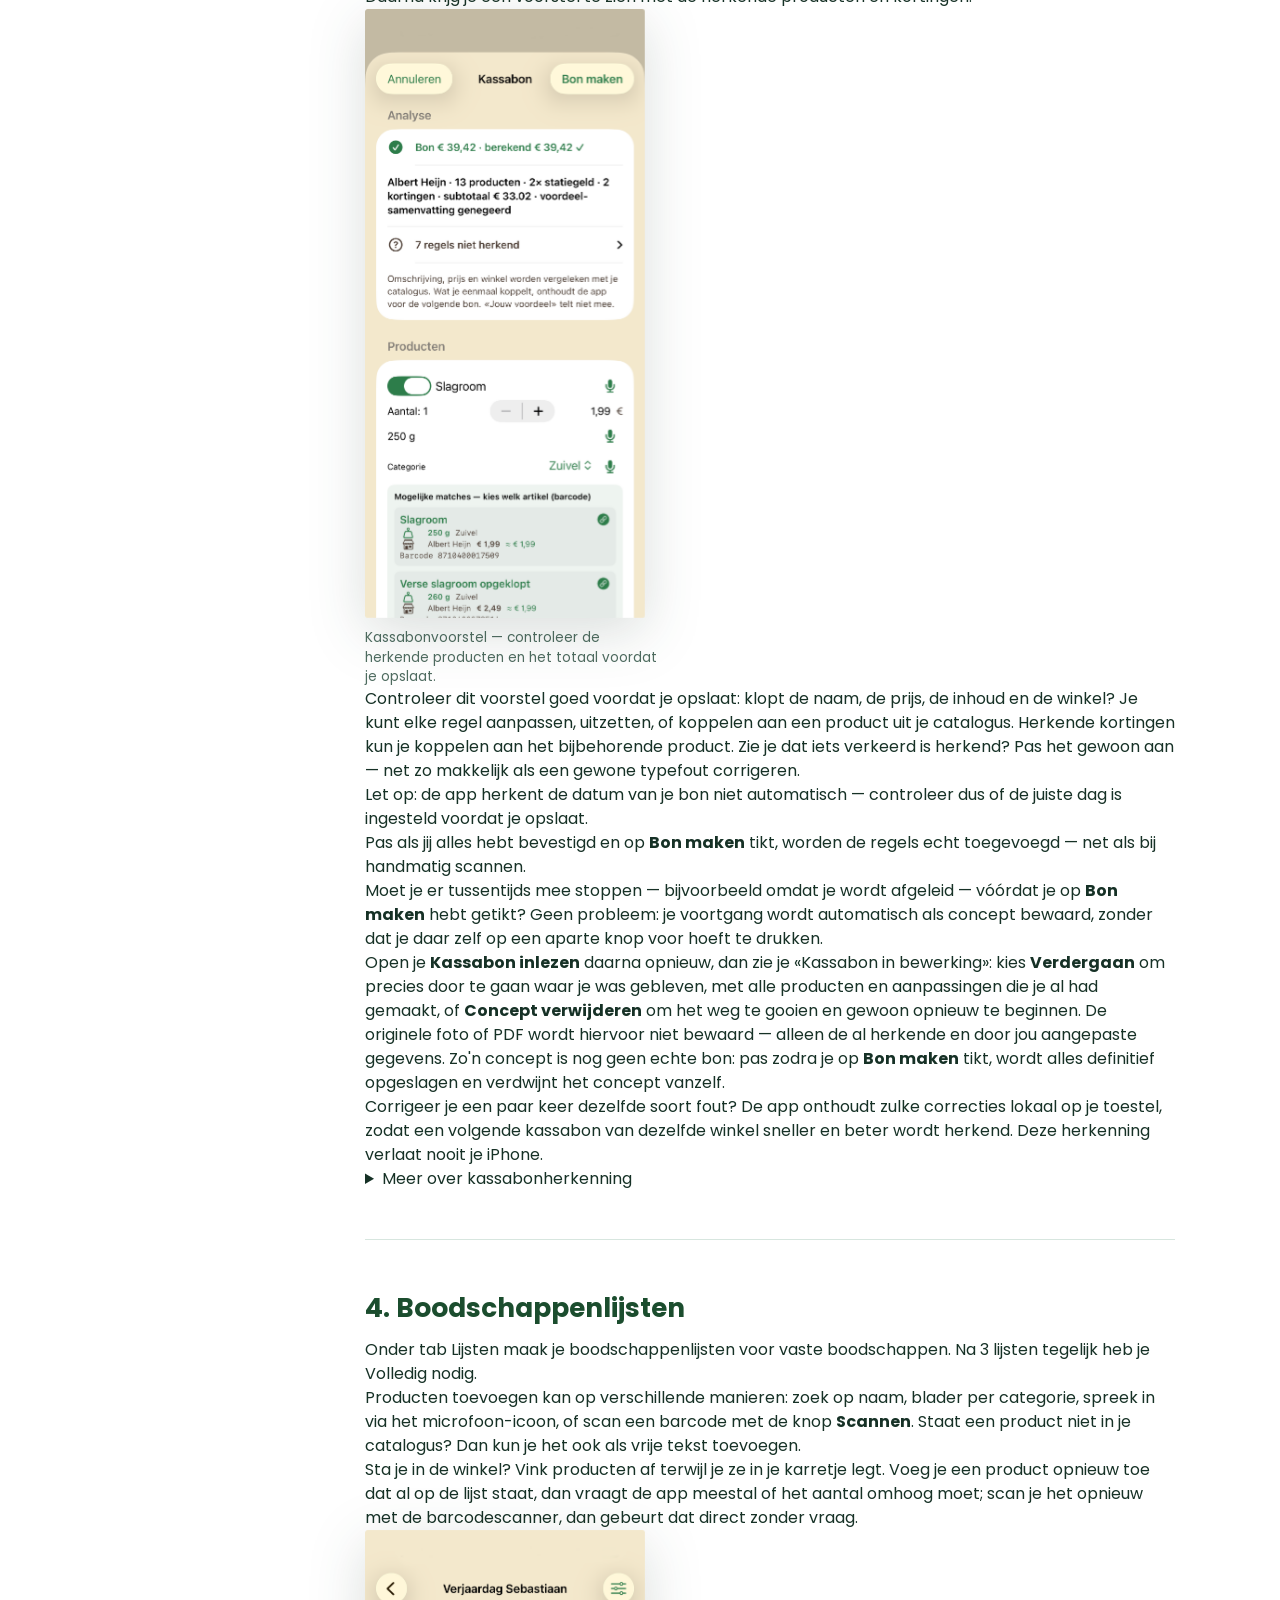
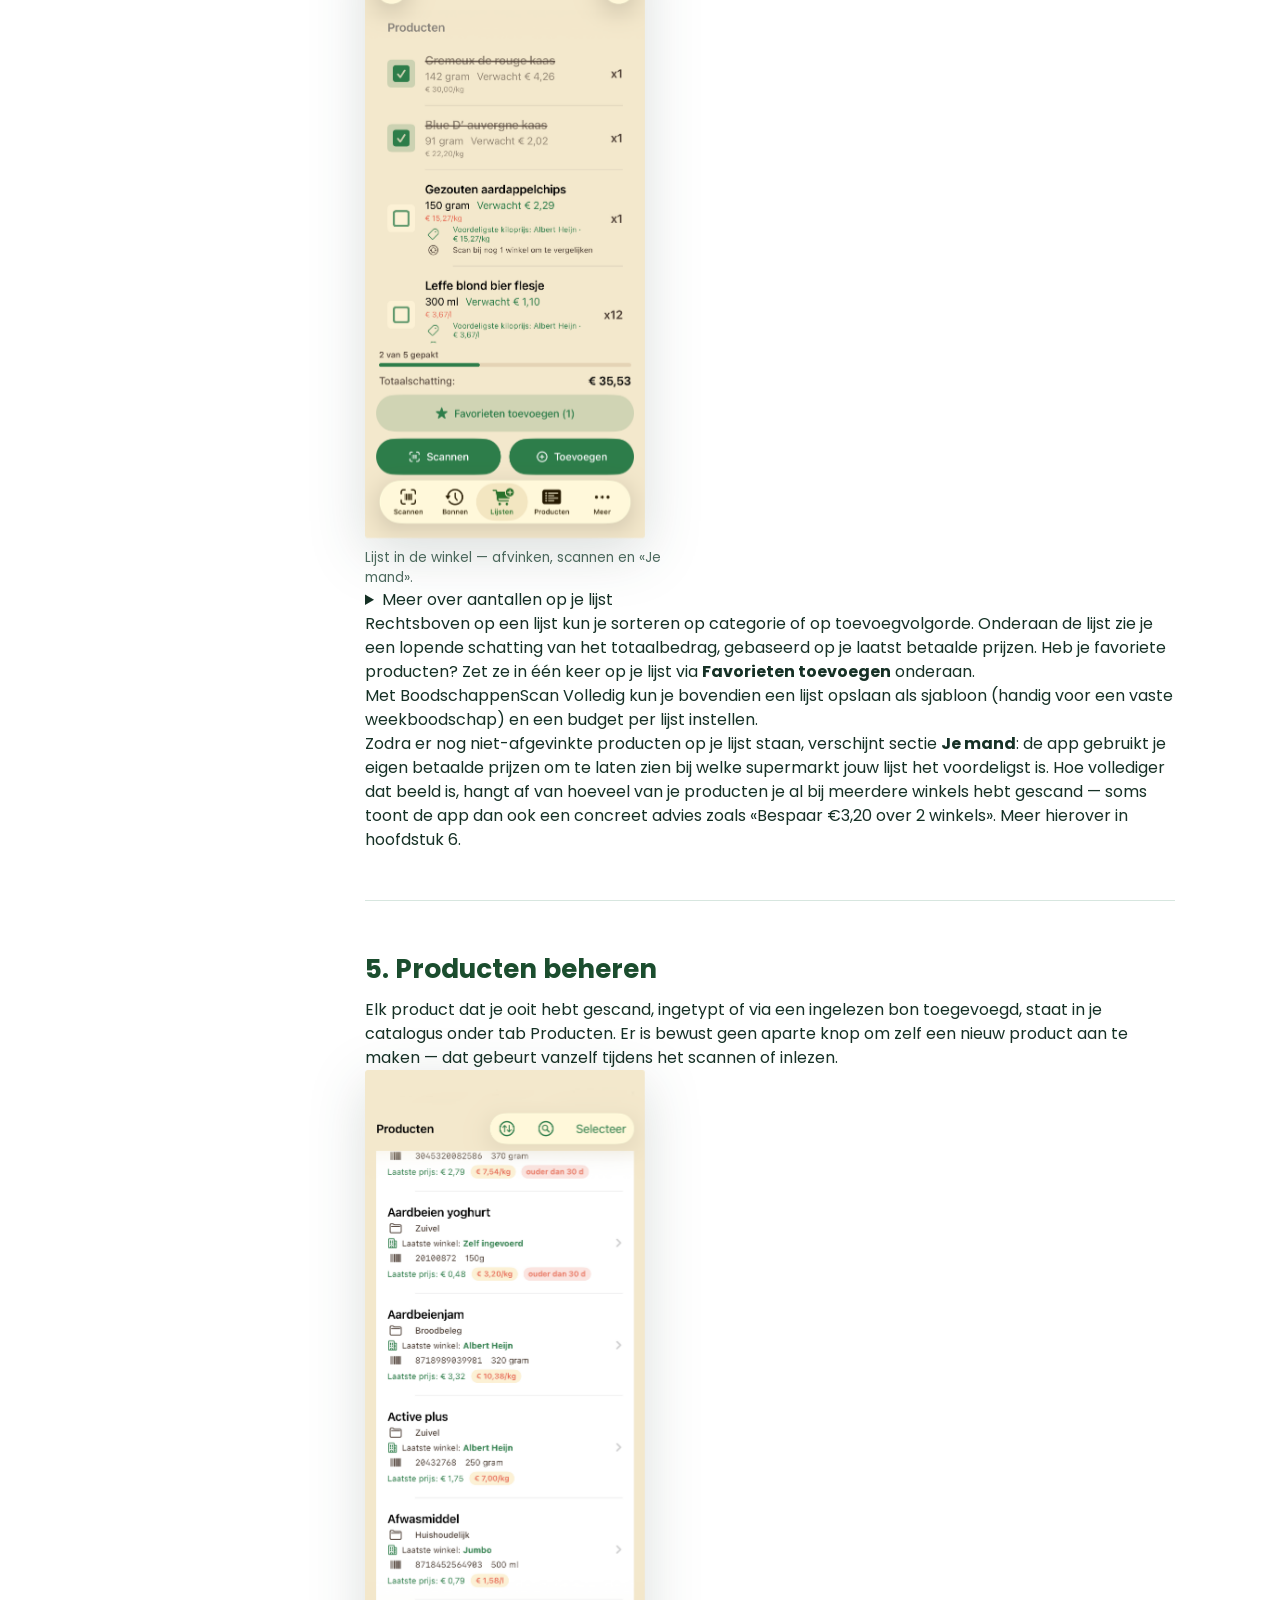
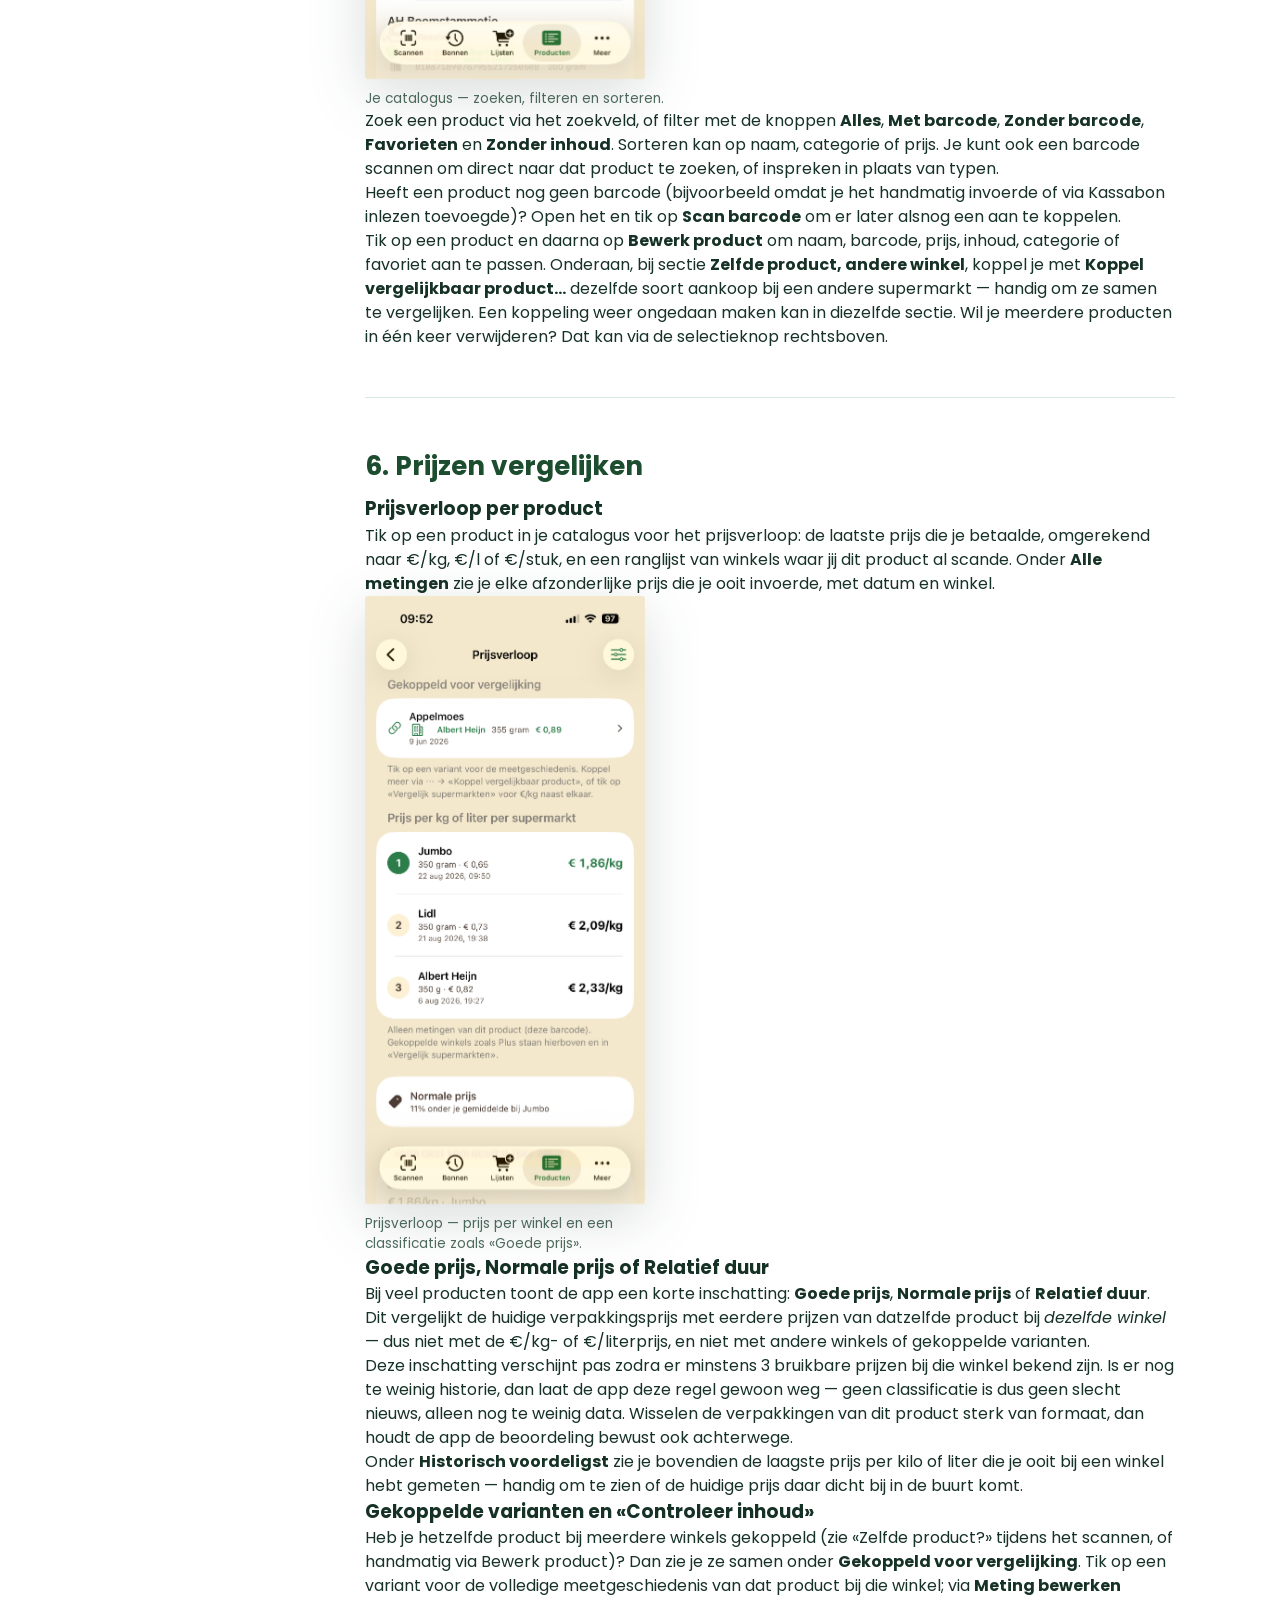
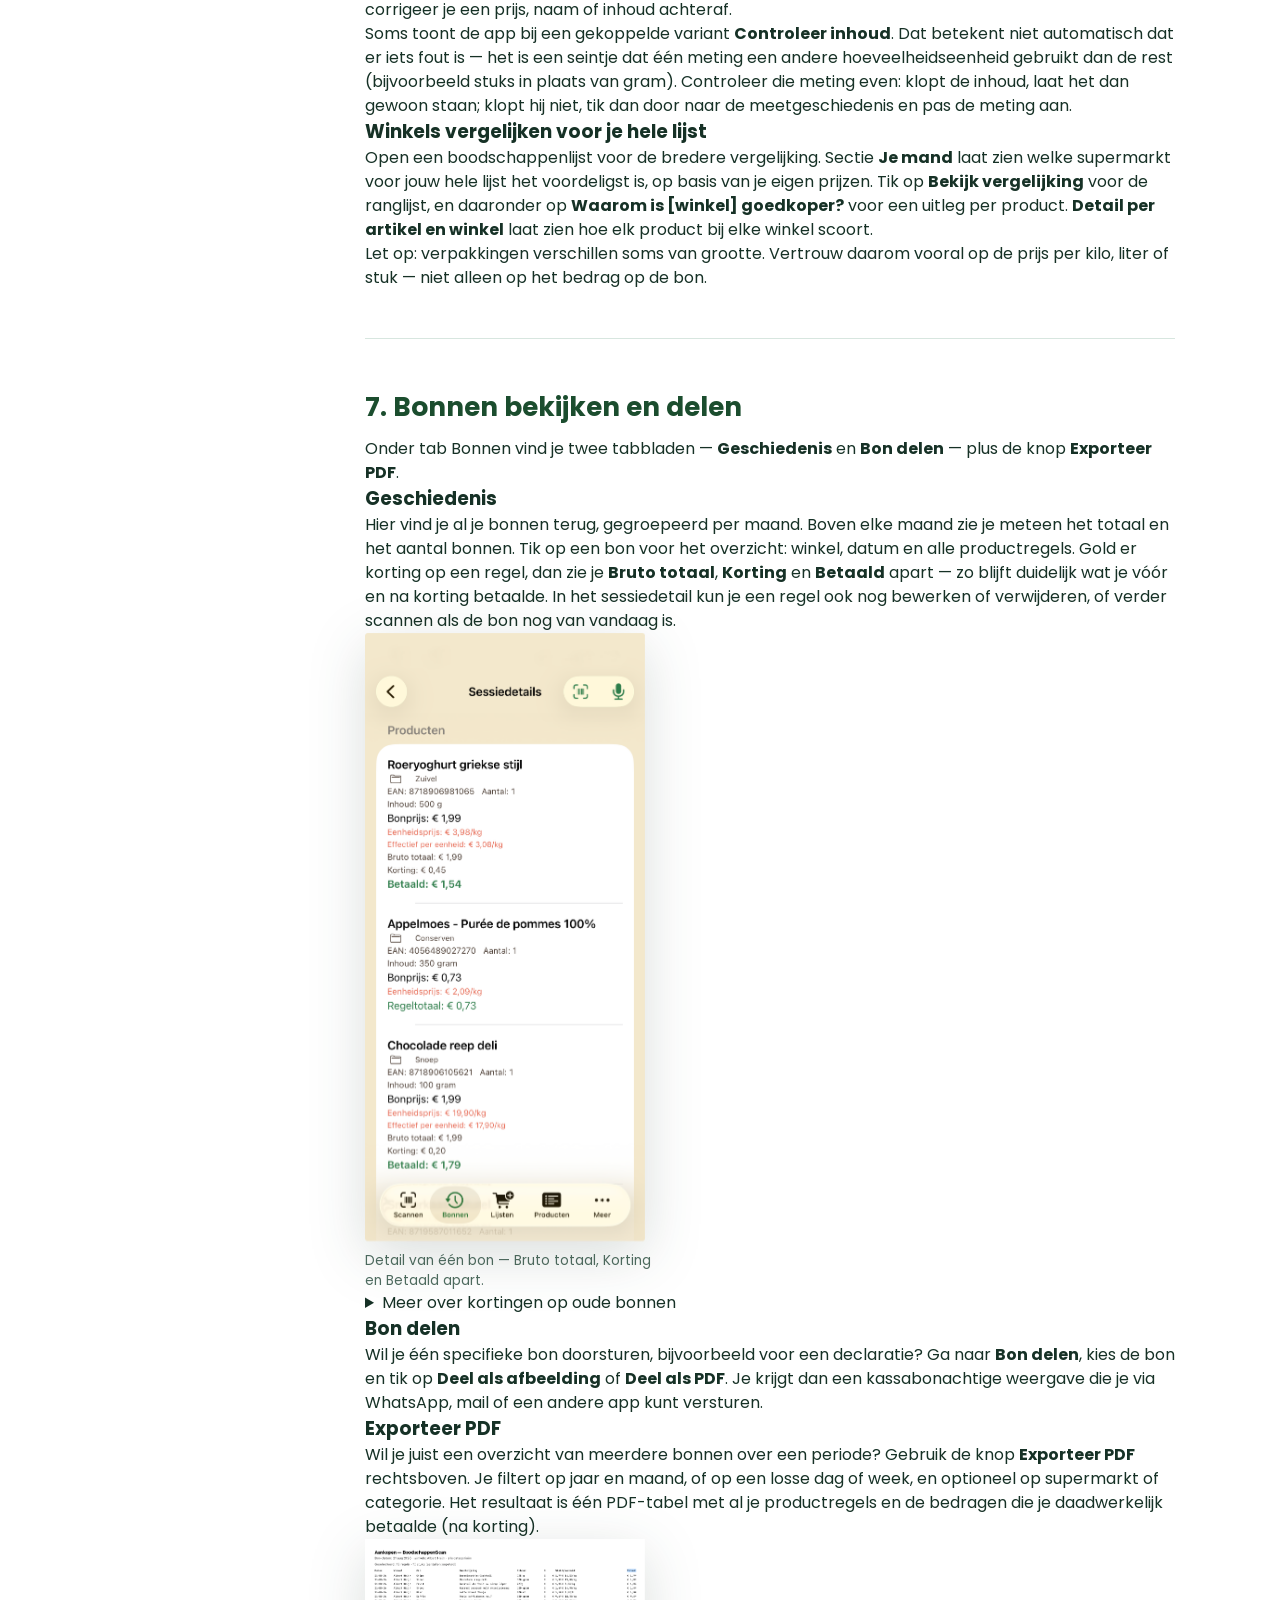
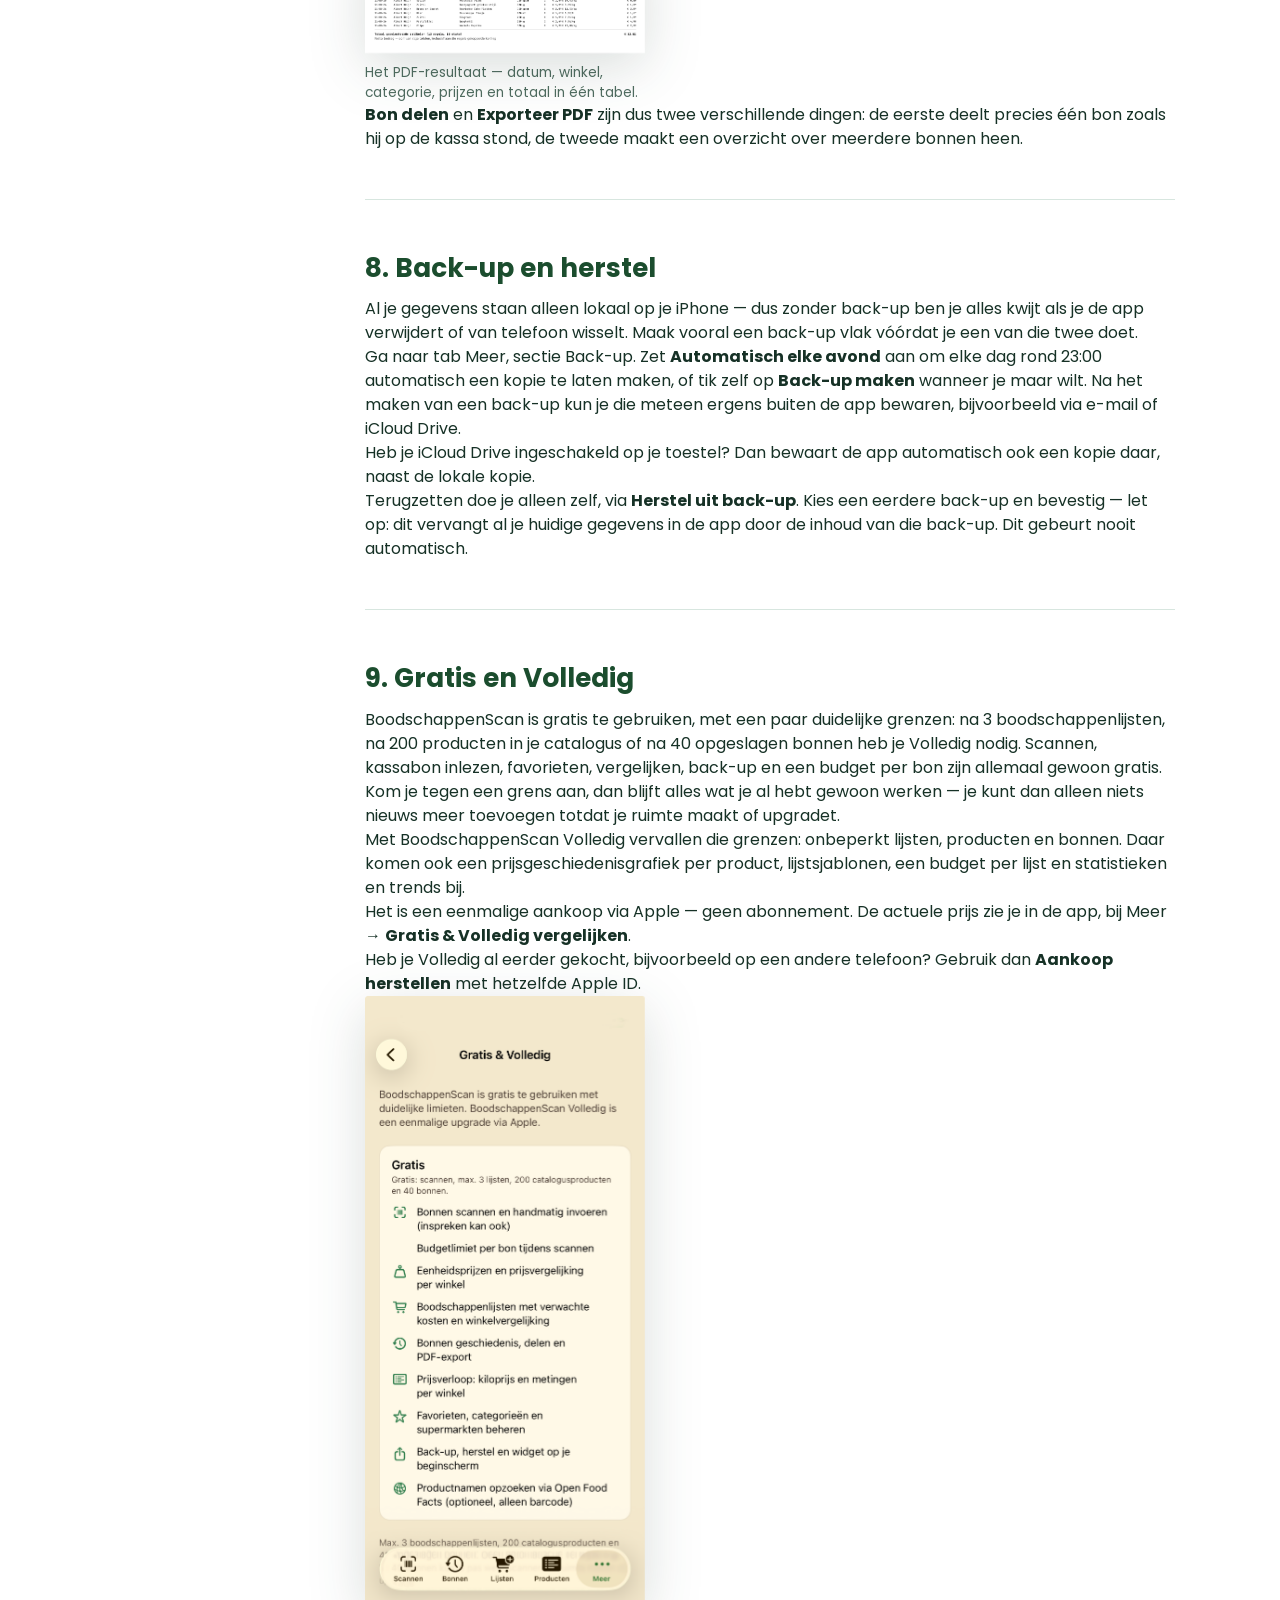
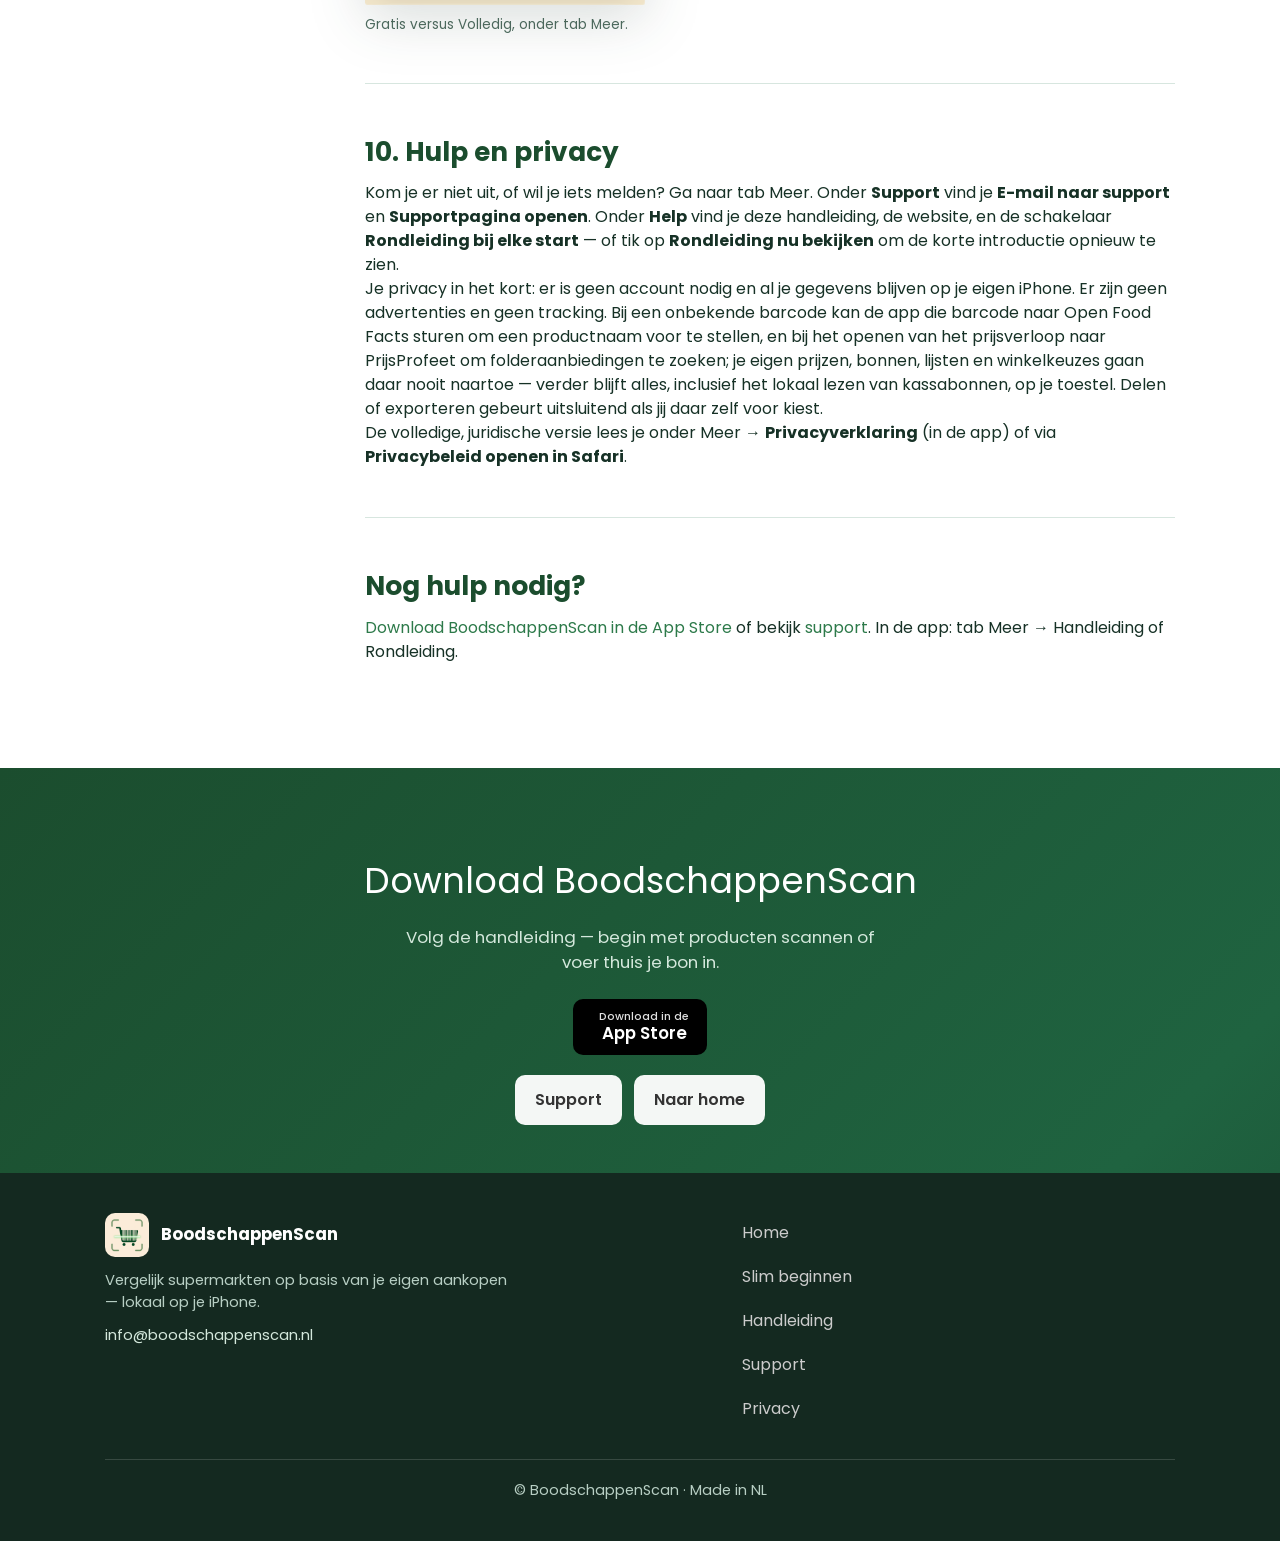
==== commit 78fe2d46: "Add files via upload" ====
--- a/handleiding.html
+++ b/handleiding.html
@@ -10,6 +10,7 @@
 <link crossorigin="anonymous" href="https://cdnjs.cloudflare.com/ajax/libs/font-awesome/6.5.1/css/all.min.css" referrerpolicy="no-referrer" rel="stylesheet"/>
 <link href="css/style.css?v=6" rel="stylesheet"/>
 <link href="assets/app-icon.png" rel="icon" type="image/png"/>
+<link href="assets/app-icon.png" rel="apple-touch-icon"/>
 <link href="https://fonts.googleapis.com" rel="preconnect"/>
 <link crossorigin="" href="https://fonts.gstatic.com" rel="preconnect"/>
 <link href="https://fonts.googleapis.com/css2?family=Poppins:wght@300;400;600;700&amp;display=swap" rel="stylesheet"/>
@@ -296,7 +297,7 @@
 <section class="guide-chapter" id="hulp-privacy">
 <h2>10. Hulp en privacy</h2>
 <p>Kom je er niet uit, of wil je iets melden? Ga naar tab Meer. Onder <strong>Support</strong> vind je <strong>E-mail naar support</strong> en <strong>Supportpagina openen</strong>. Onder <strong>Help</strong> vind je deze handleiding, de website, en de schakelaar <strong>Rondleiding bij elke start</strong> — of tik op <strong>Rondleiding nu bekijken</strong> om de korte introductie opnieuw te zien.</p>
-<p>Je privacy in het kort: er is geen account nodig en al je gegevens blijven op je eigen iPhone. Er zijn geen advertenties en geen tracking. Alleen bij een onbekende barcode stuurt de app die barcode naar Open Food Facts om een productnaam voor te stellen — verder blijft alles, inclusief het lokaal lezen van kassabonnen, op je toestel. Delen of exporteren gebeurt uitsluitend als jij daar zelf voor kiest.</p>
+<p>Je privacy in het kort: er is geen account nodig en al je gegevens blijven op je eigen iPhone. Er zijn geen advertenties en geen tracking. Bij een onbekende barcode kan de app die barcode naar Open Food Facts sturen om een productnaam voor te stellen, en bij het openen van het prijsverloop naar PrijsProfeet om folderaanbiedingen te zoeken; je eigen prijzen, bonnen, lijsten en winkelkeuzes gaan daar nooit naartoe — verder blijft alles, inclusief het lokaal lezen van kassabonnen, op je toestel. Delen of exporteren gebeurt uitsluitend als jij daar zelf voor kiest.</p>
 <p>De volledige, juridische versie lees je onder Meer → <strong>Privacyverklaring</strong> (in de app) of via <strong>Privacybeleid openen in Safari</strong>.</p>
 </section>
 <section class="guide-chapter guide-chapter-end">
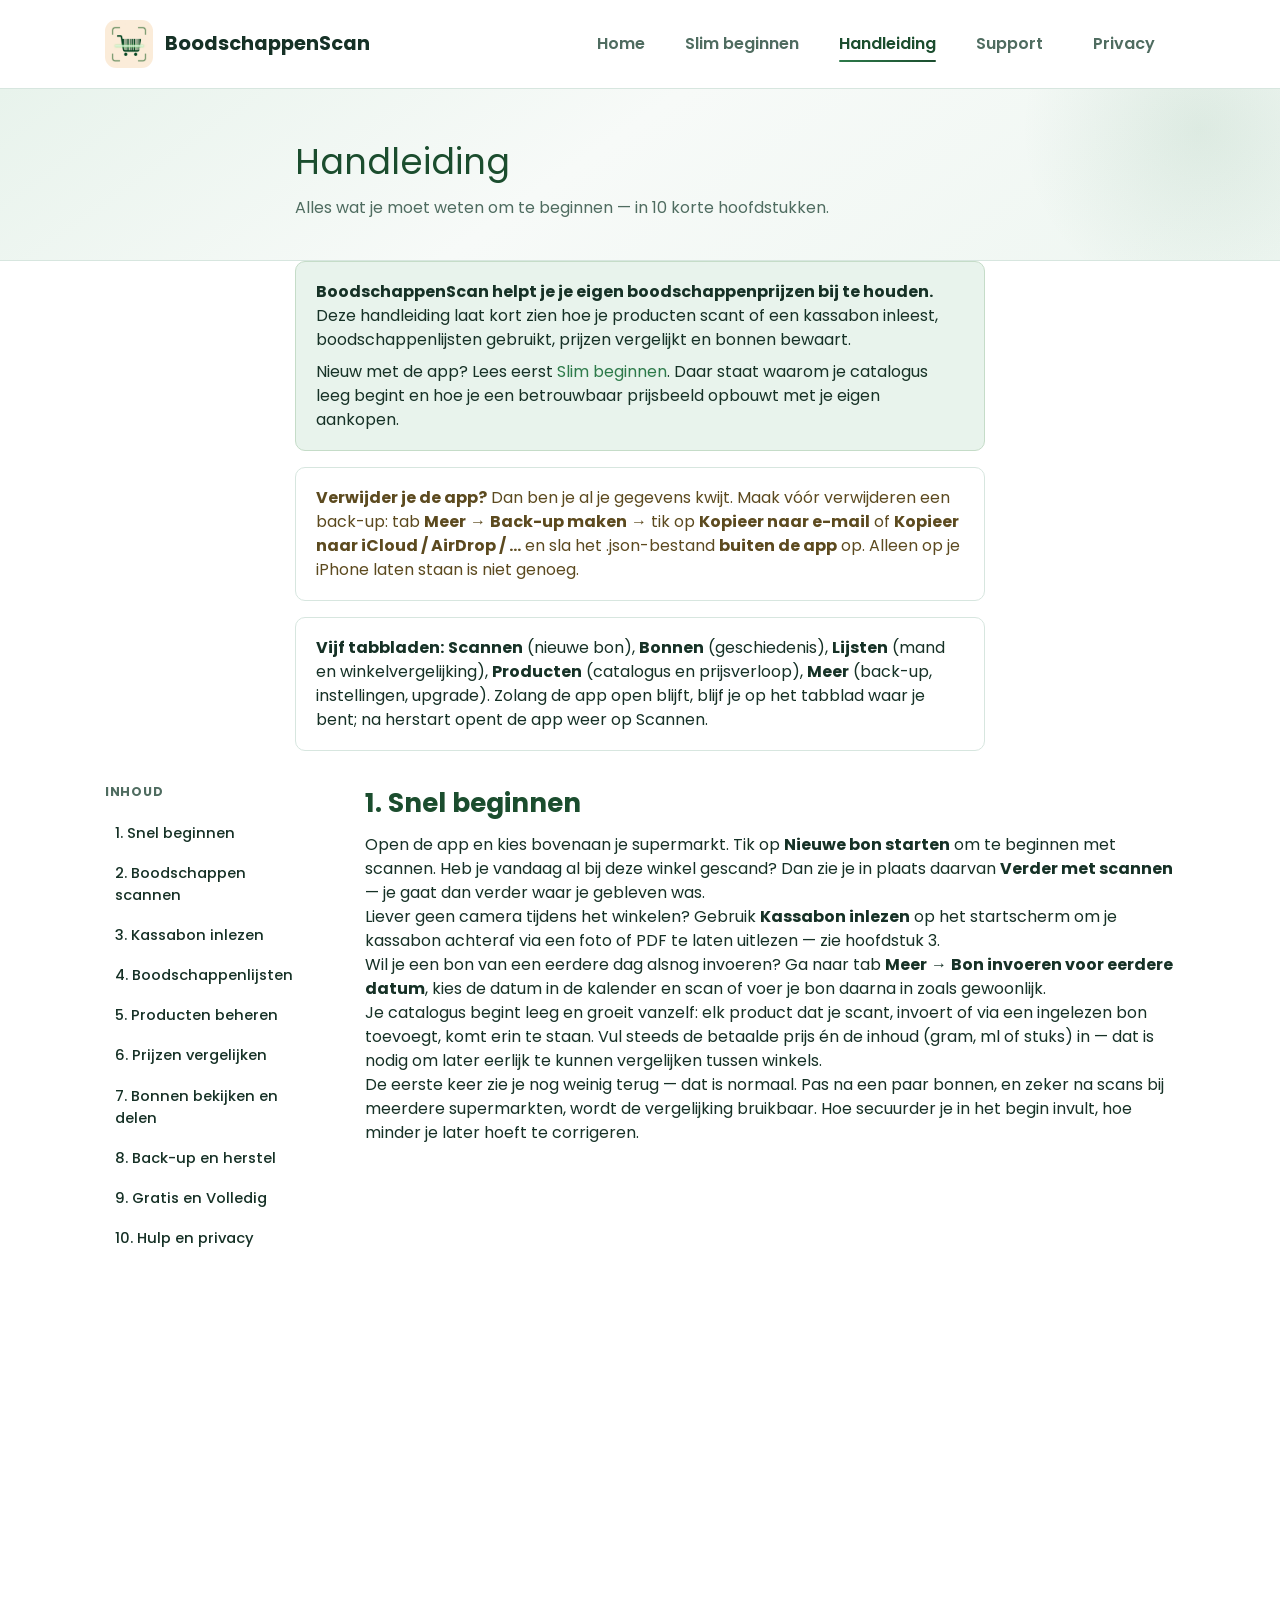
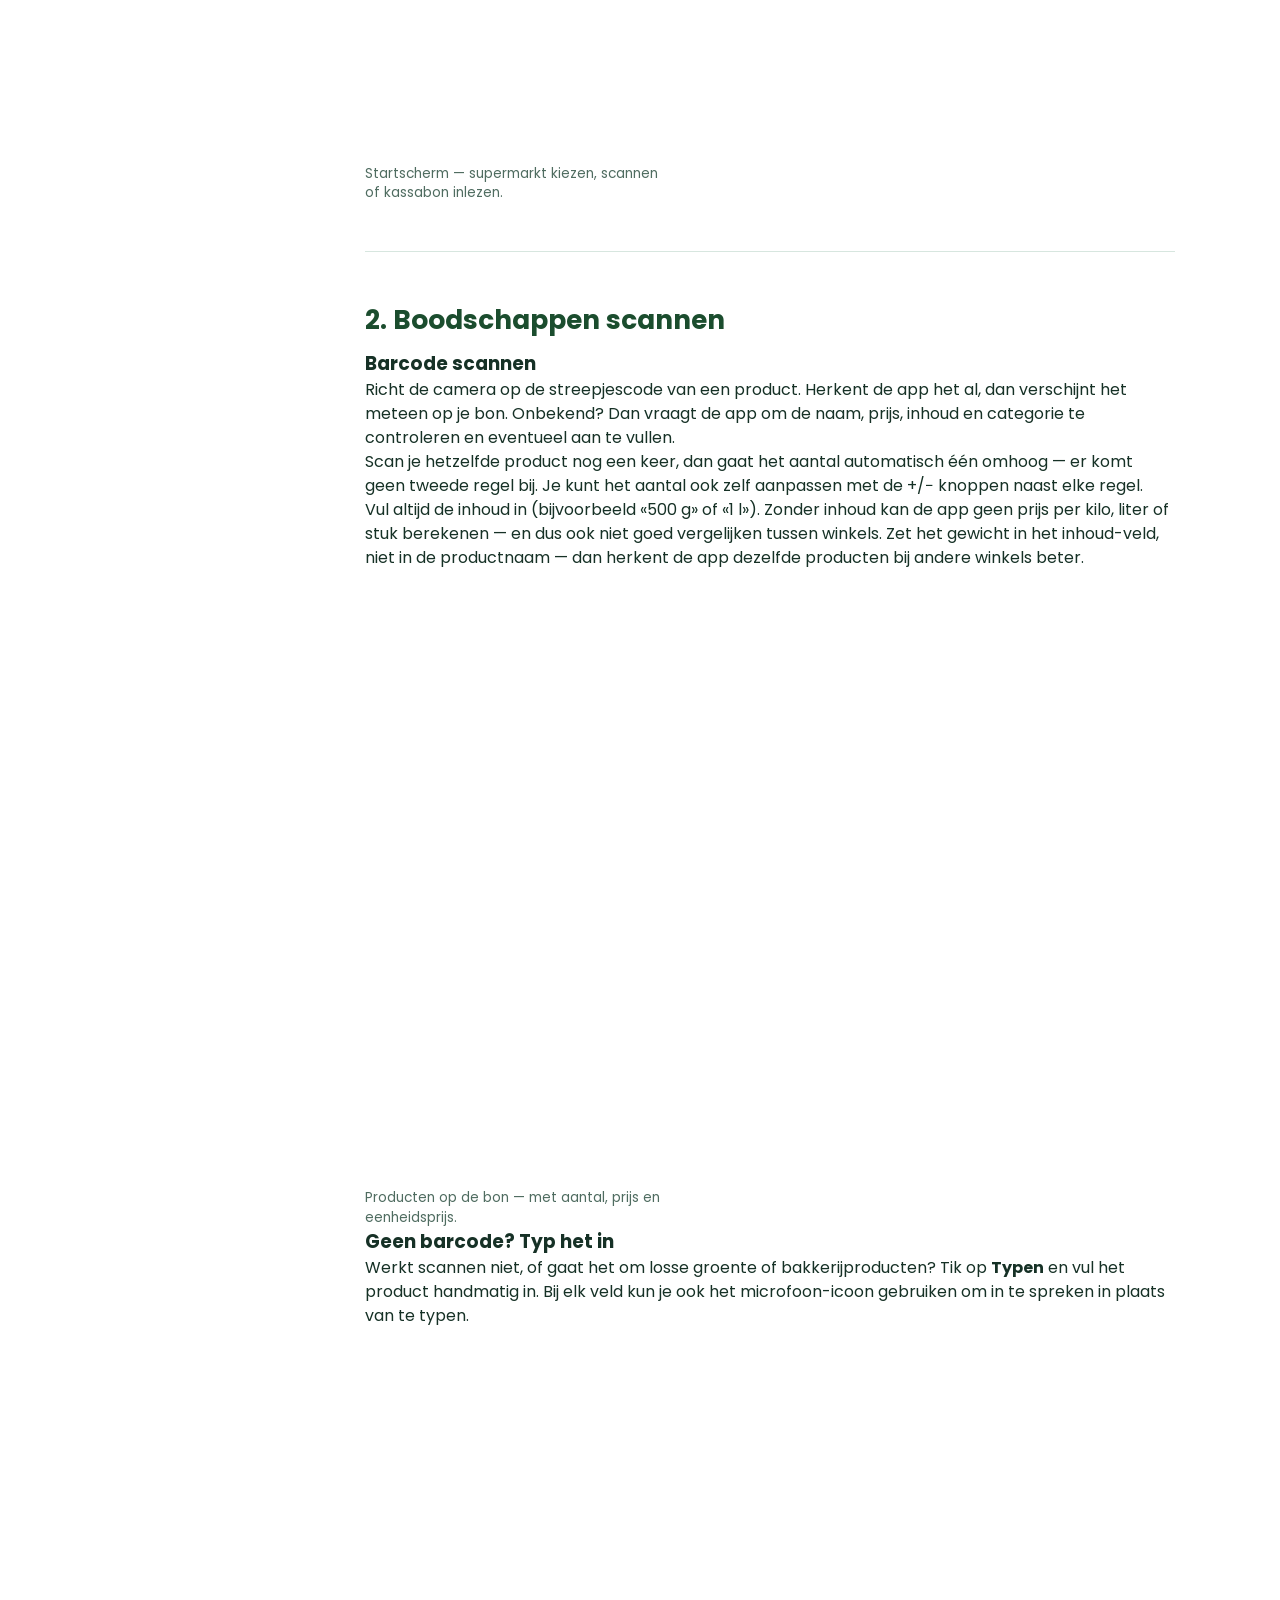
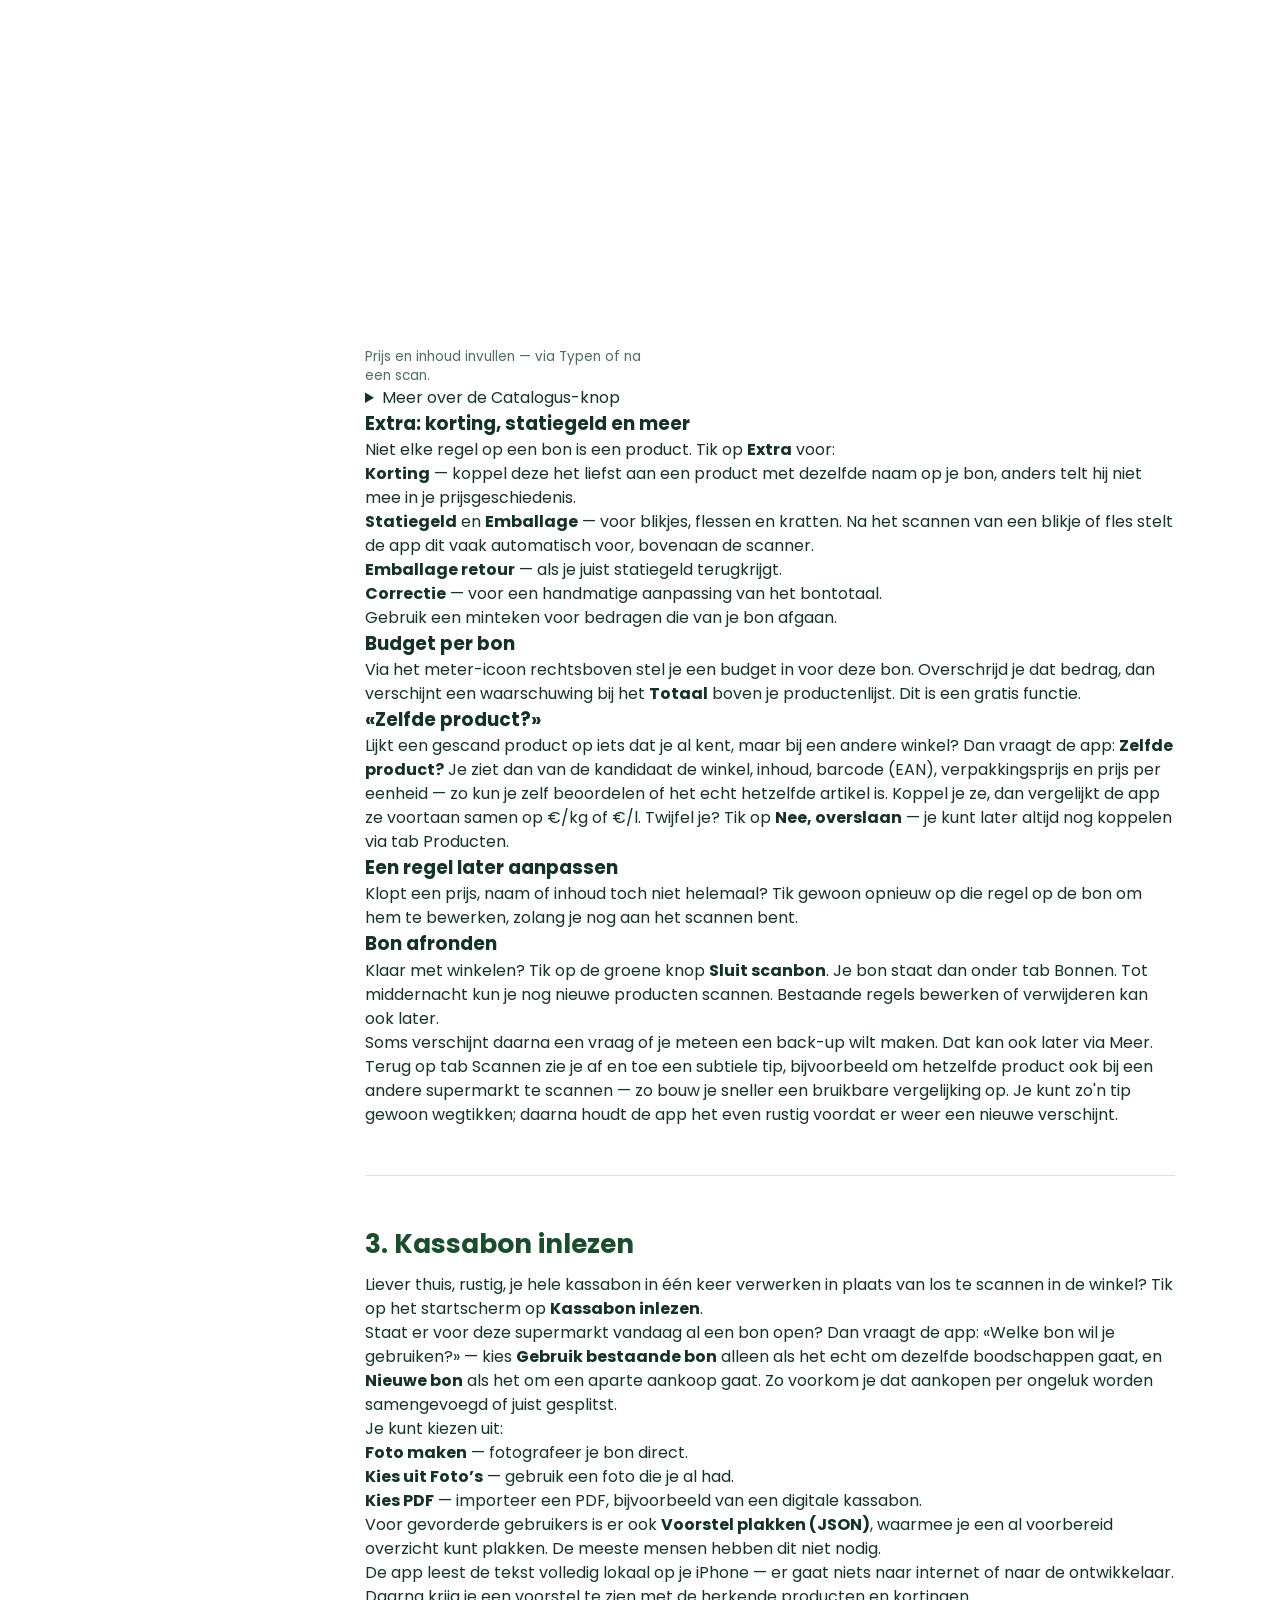
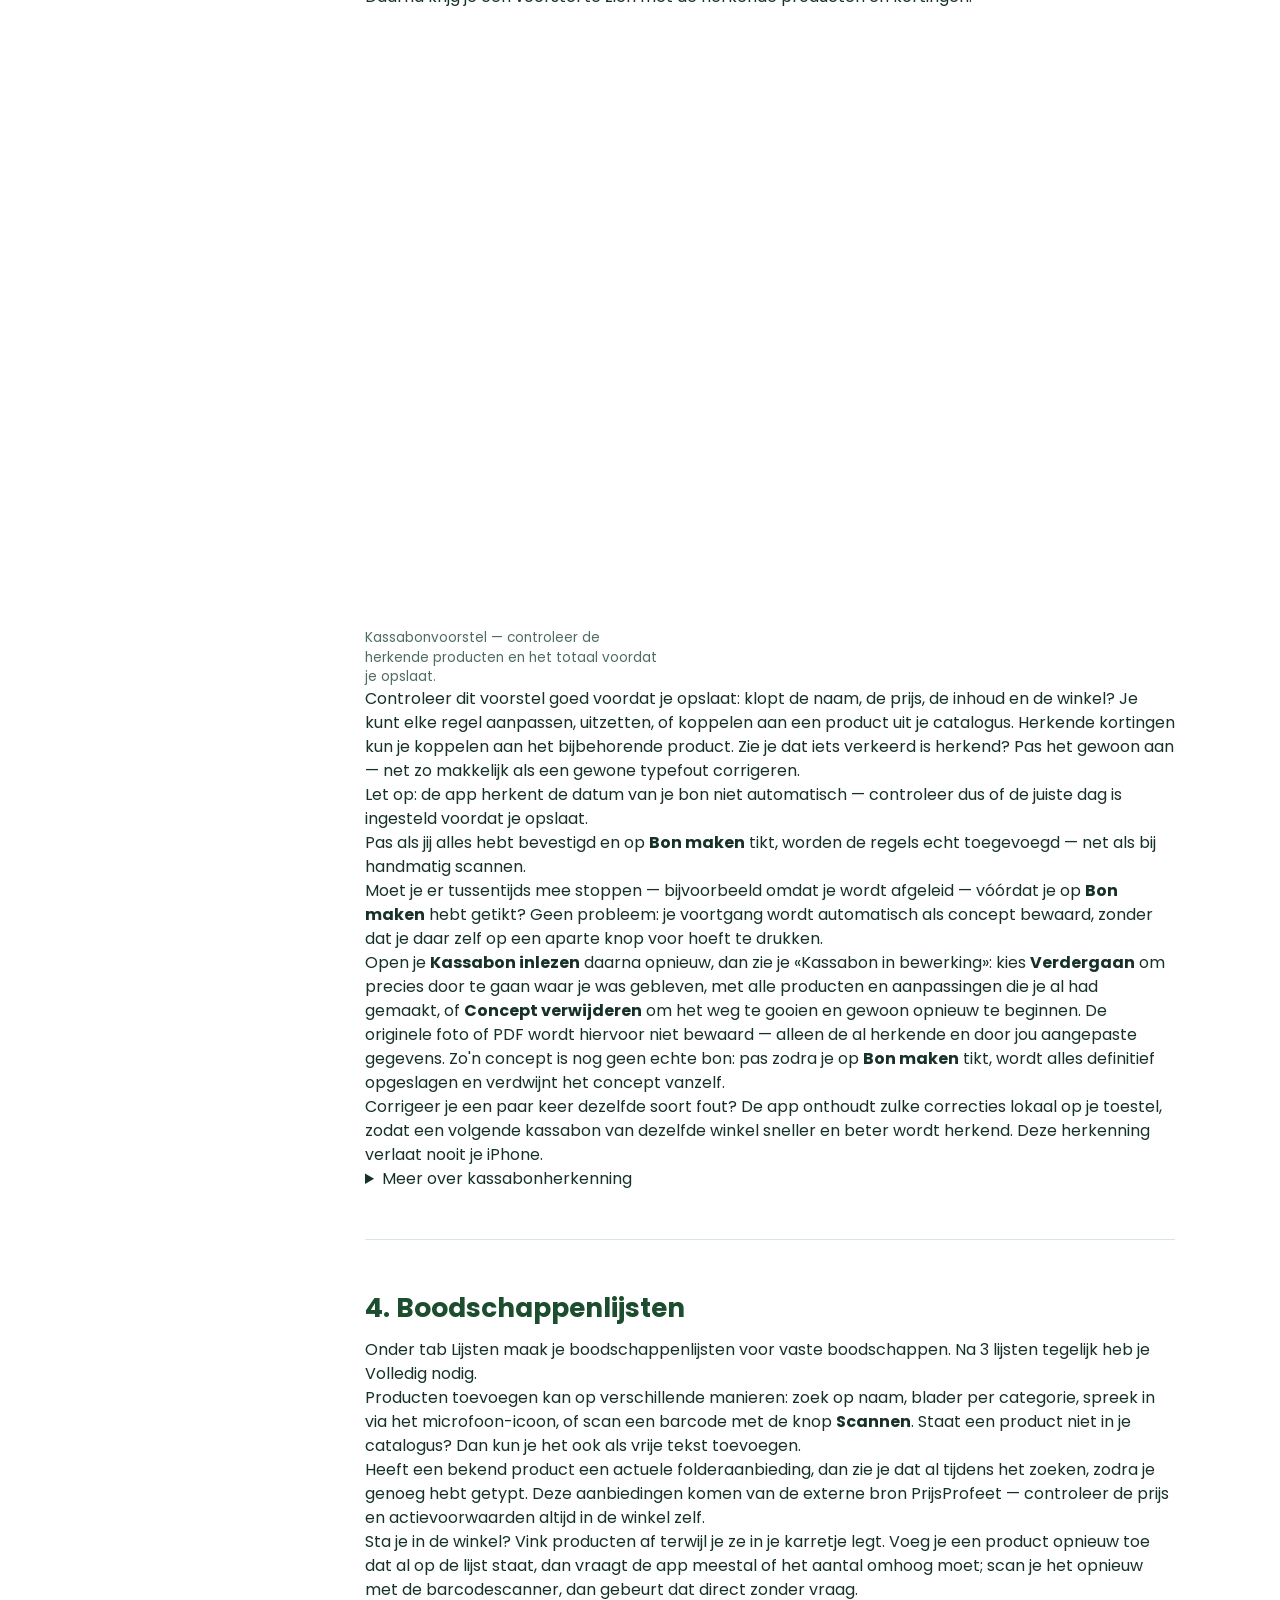
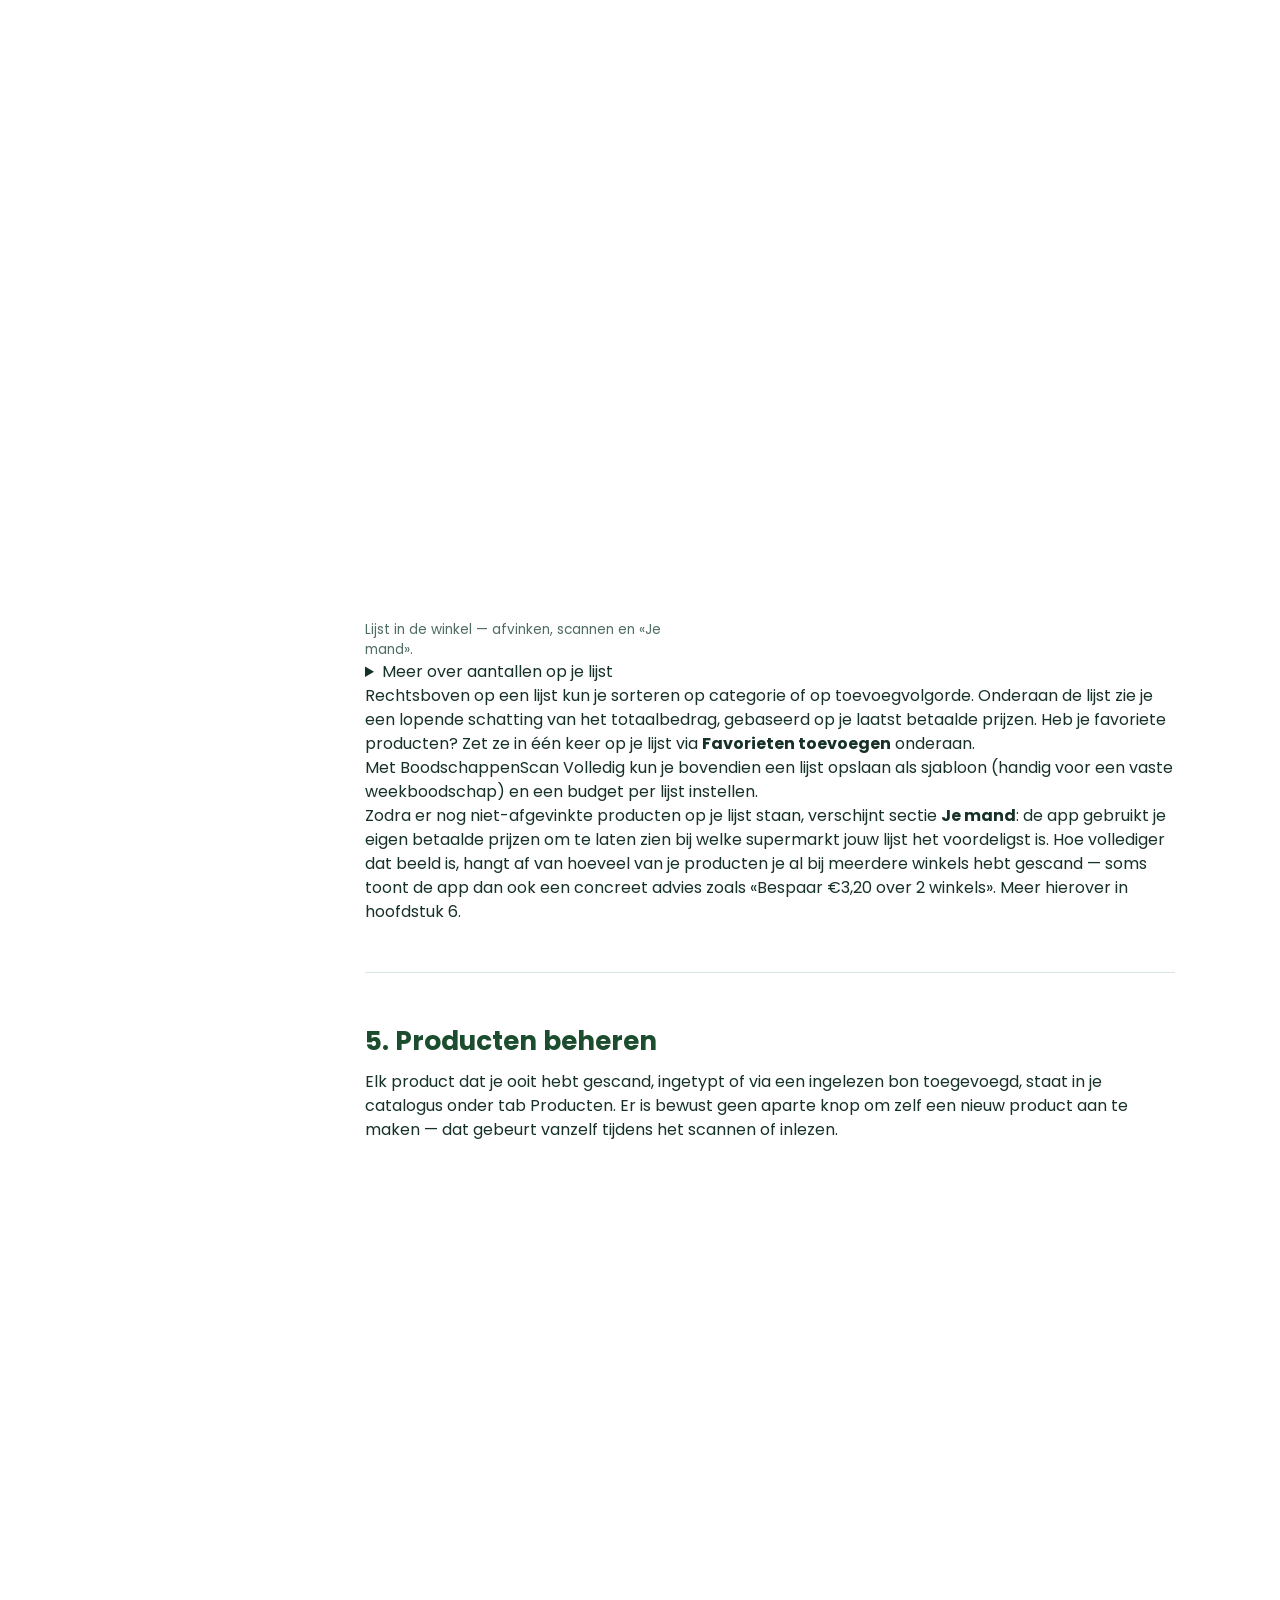
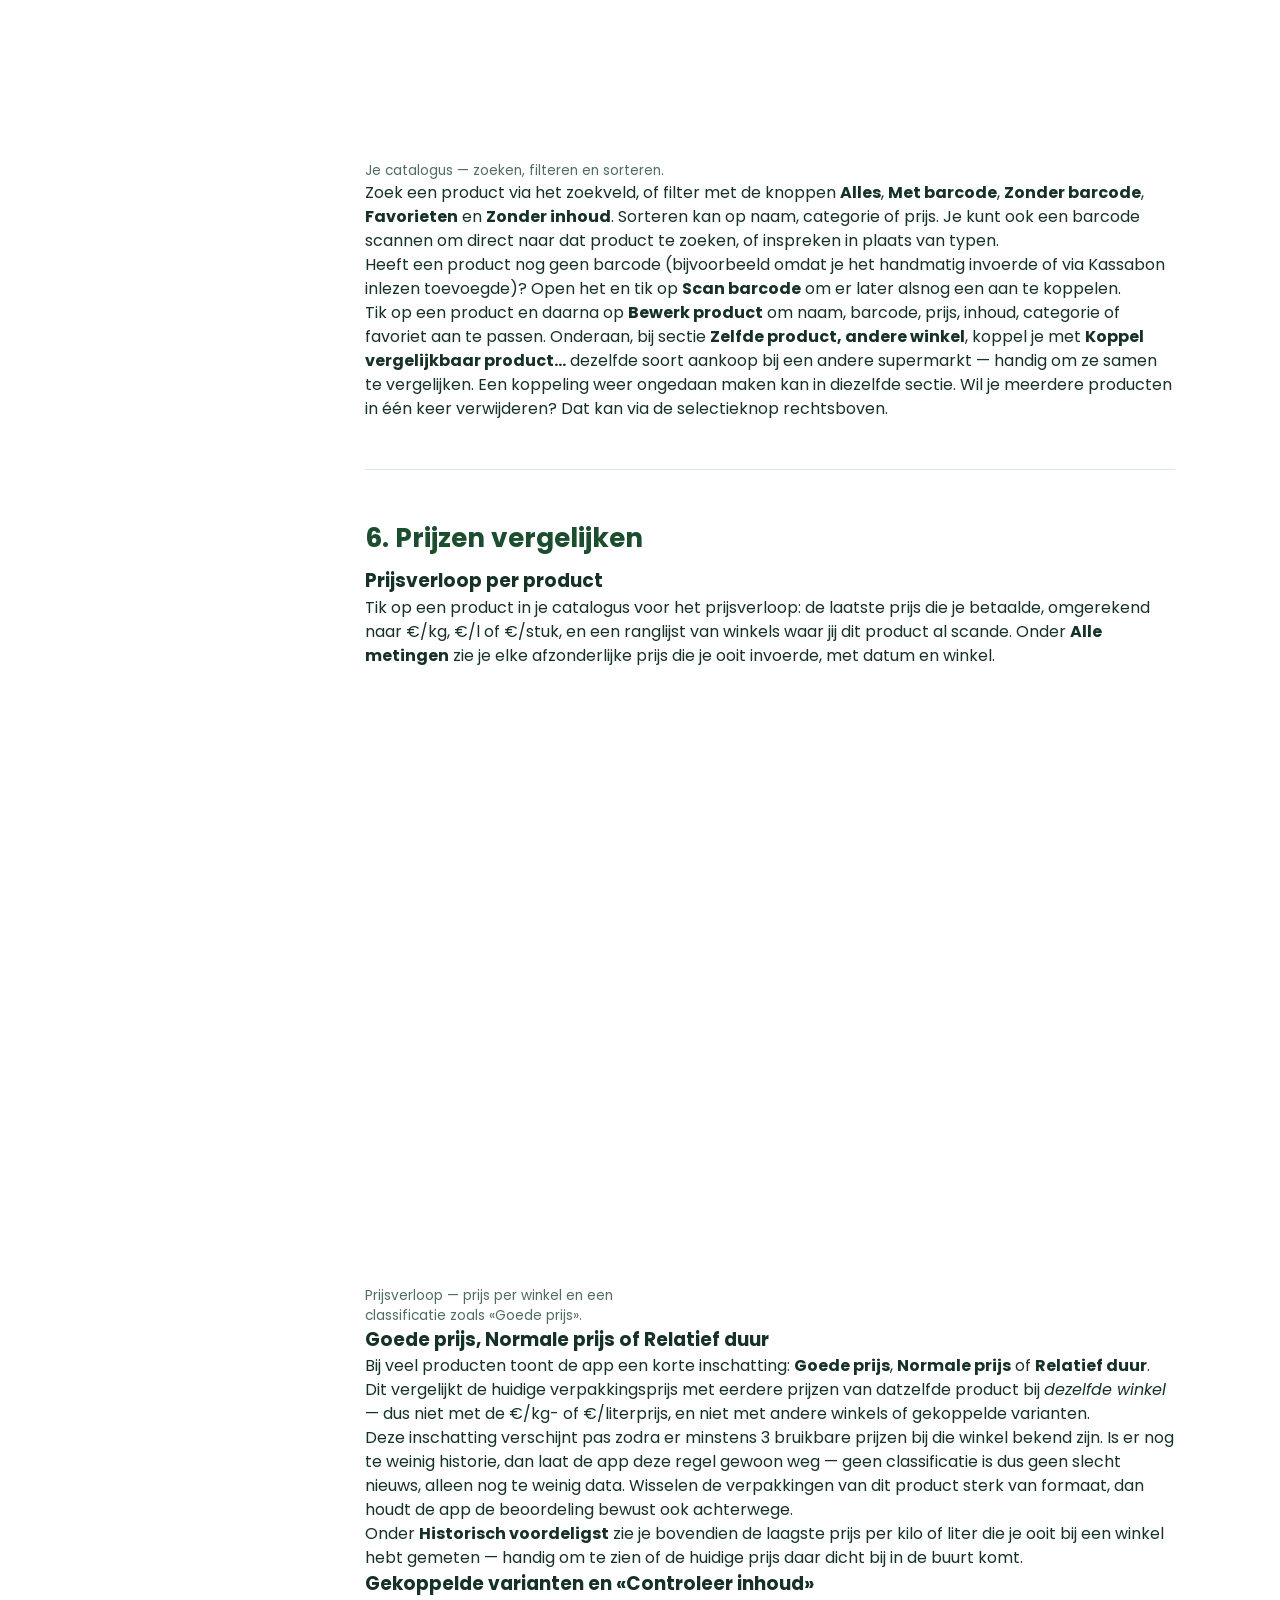
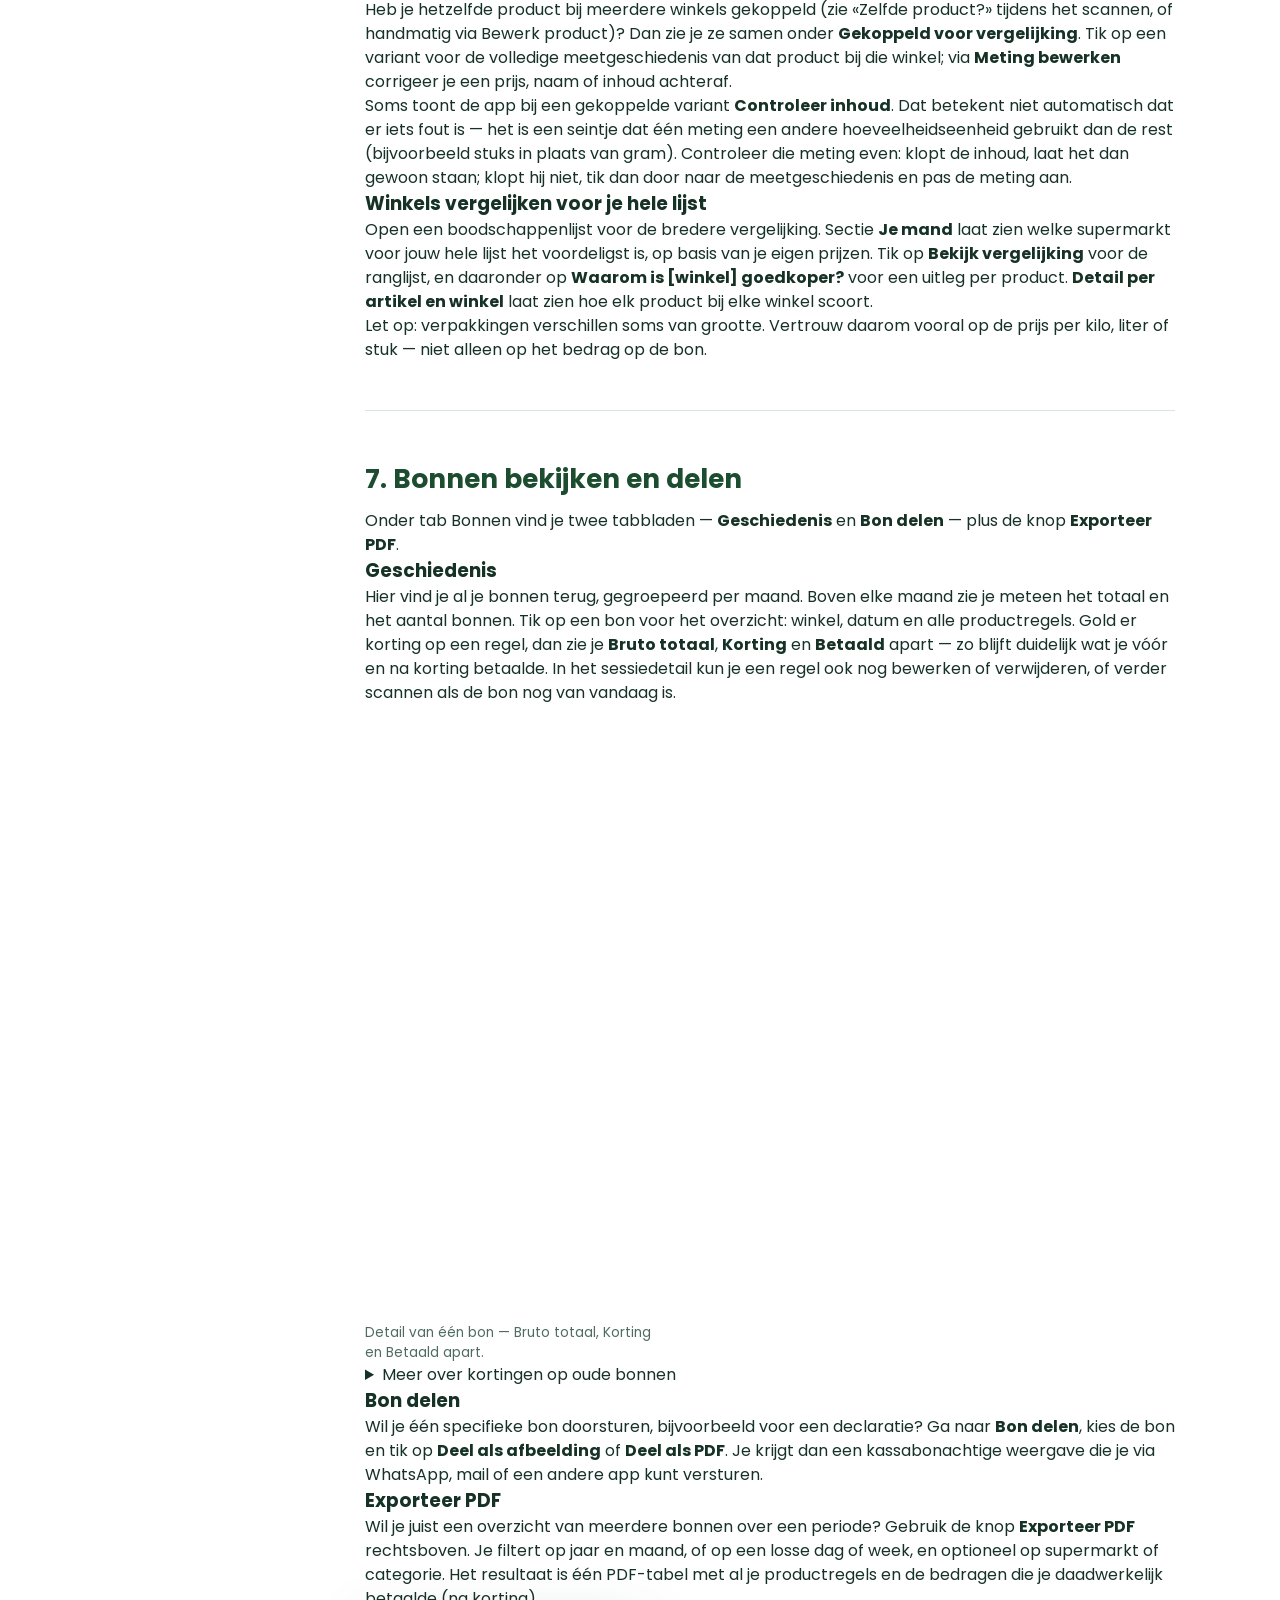
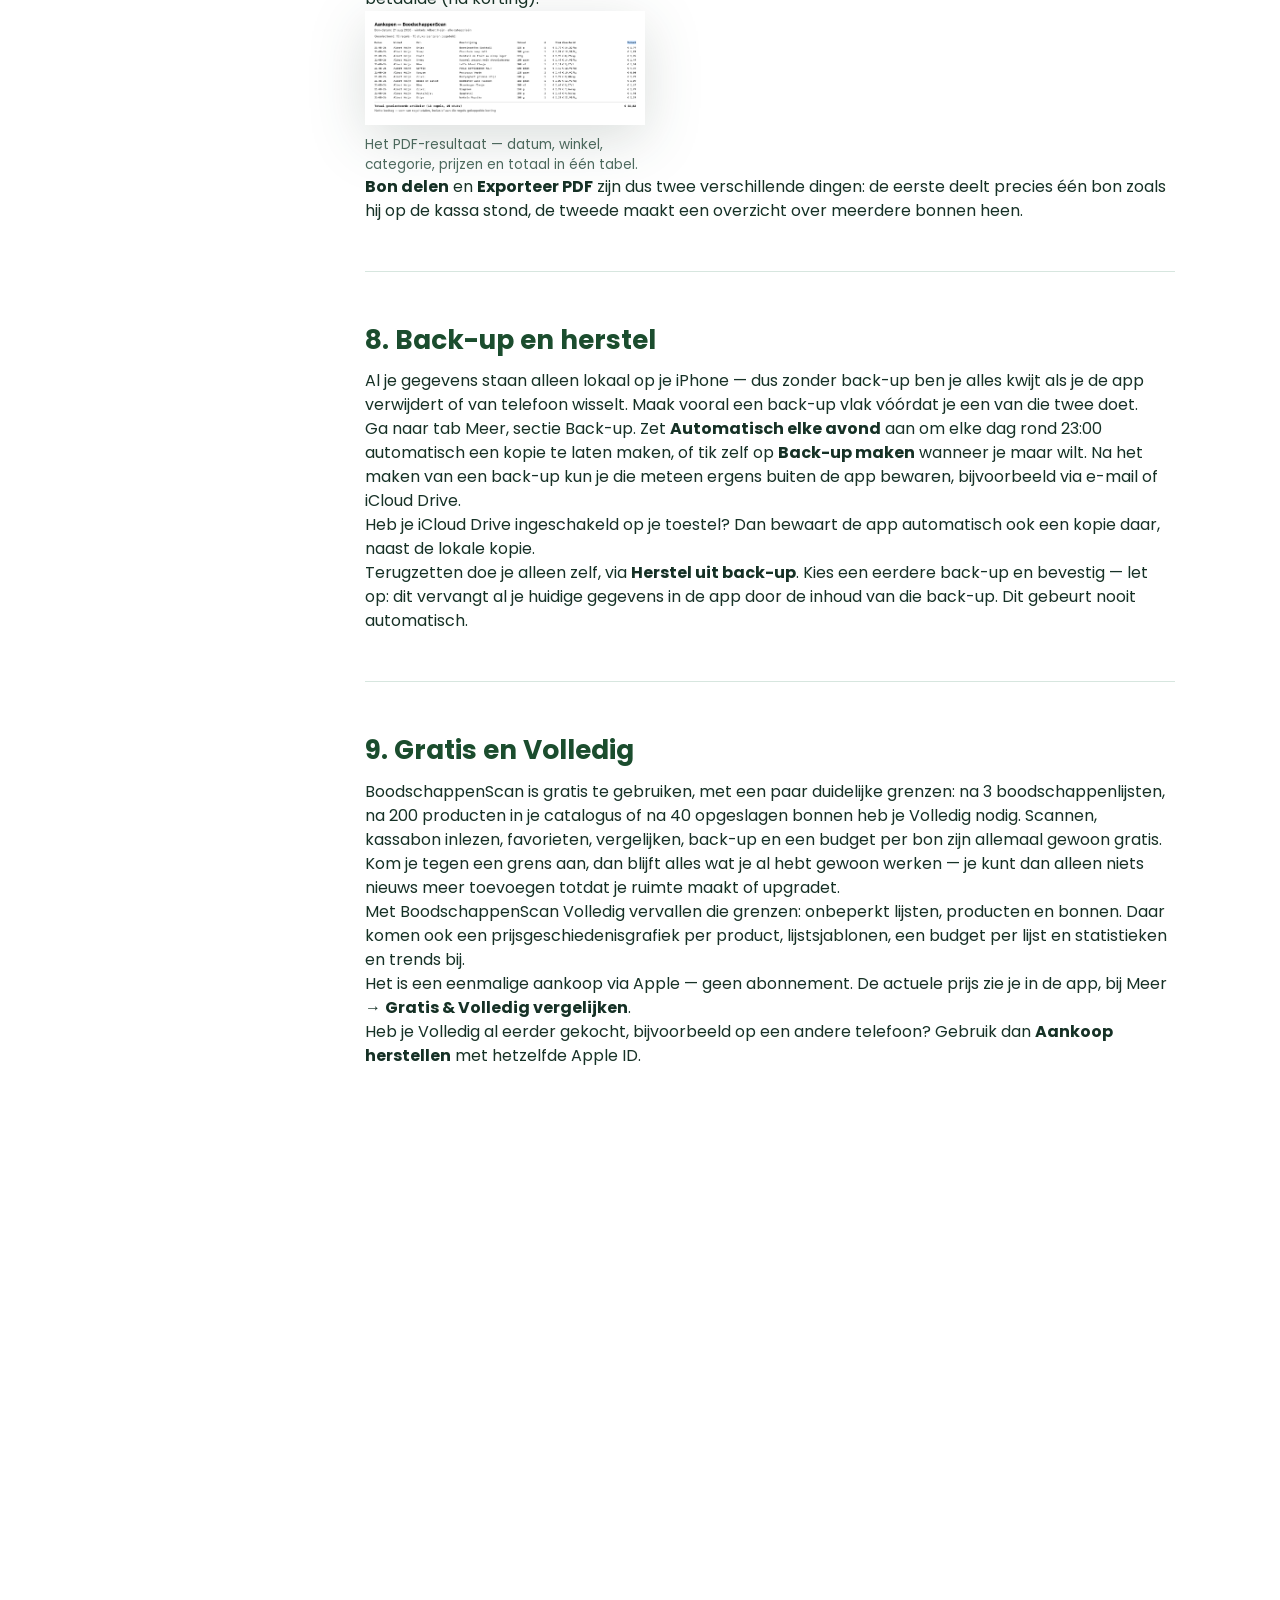
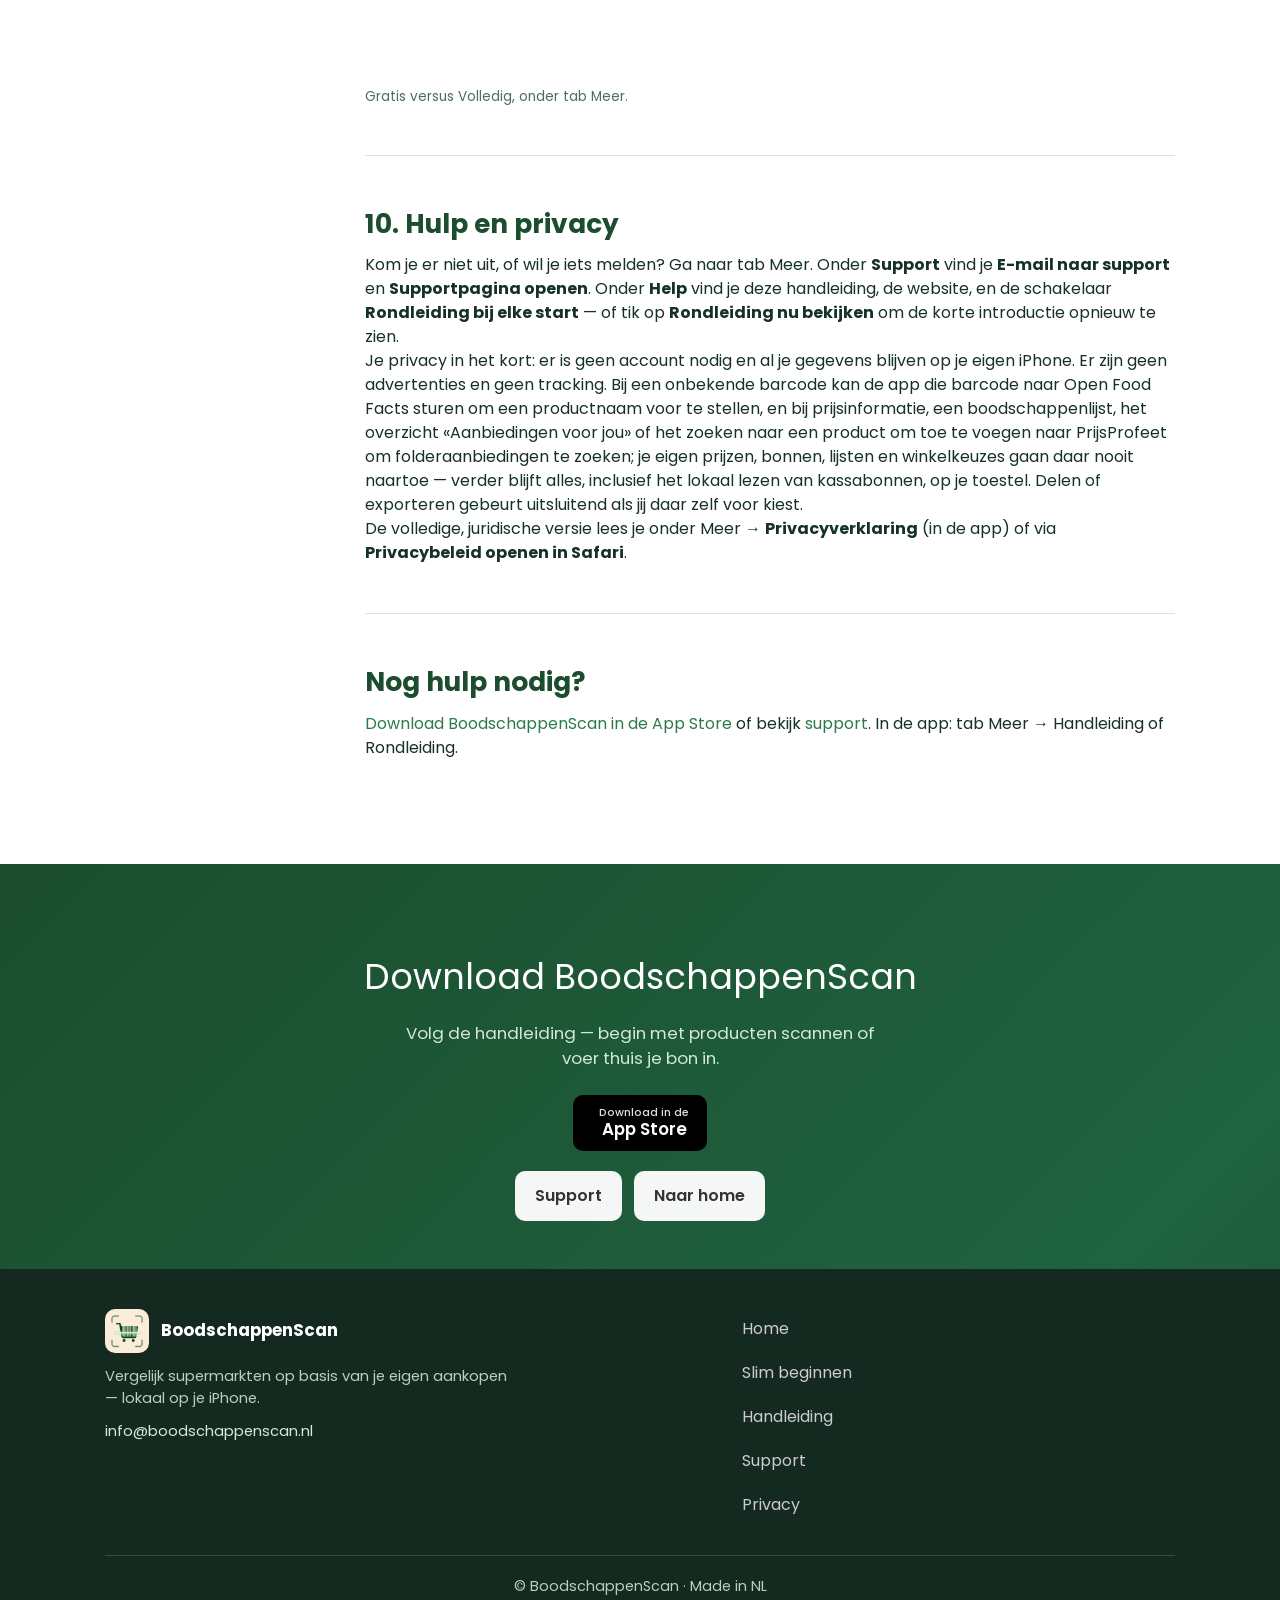
==== commit cf59fc2d: "Add files via upload" ====
--- a/handleiding.html
+++ b/handleiding.html
@@ -182,6 +182,7 @@
 <h2>4. Boodschappenlijsten</h2>
 <p>Onder tab Lijsten maak je boodschappenlijsten voor vaste boodschappen. Na 3 lijsten tegelijk heb je Volledig nodig.</p>
 <p>Producten toevoegen kan op verschillende manieren: zoek op naam, blader per categorie, spreek in via het microfoon-icoon, of scan een barcode met de knop <strong>Scannen</strong>. Staat een product niet in je catalogus? Dan kun je het ook als vrije tekst toevoegen.</p>
+<p>Heeft een bekend product een actuele folderaanbieding, dan zie je dat al tijdens het zoeken, zodra je genoeg hebt getypt. Deze aanbiedingen komen van de externe bron PrijsProfeet — controleer de prijs en actievoorwaarden altijd in de winkel zelf.</p>
 <p>Sta je in de winkel? Vink producten af terwijl je ze in je karretje legt. Voeg je een product opnieuw toe dat al op de lijst staat, dan vraagt de app meestal of het aantal omhoog moet; scan je het opnieuw met de barcodescanner, dan gebeurt dat direct zonder vraag.</p>
 <figure class="guide-figure">
 <div class="device-shot guide-shot is-zoomable">
@@ -297,7 +298,7 @@
 <section class="guide-chapter" id="hulp-privacy">
 <h2>10. Hulp en privacy</h2>
 <p>Kom je er niet uit, of wil je iets melden? Ga naar tab Meer. Onder <strong>Support</strong> vind je <strong>E-mail naar support</strong> en <strong>Supportpagina openen</strong>. Onder <strong>Help</strong> vind je deze handleiding, de website, en de schakelaar <strong>Rondleiding bij elke start</strong> — of tik op <strong>Rondleiding nu bekijken</strong> om de korte introductie opnieuw te zien.</p>
-<p>Je privacy in het kort: er is geen account nodig en al je gegevens blijven op je eigen iPhone. Er zijn geen advertenties en geen tracking. Bij een onbekende barcode kan de app die barcode naar Open Food Facts sturen om een productnaam voor te stellen, en bij het openen van het prijsverloop naar PrijsProfeet om folderaanbiedingen te zoeken; je eigen prijzen, bonnen, lijsten en winkelkeuzes gaan daar nooit naartoe — verder blijft alles, inclusief het lokaal lezen van kassabonnen, op je toestel. Delen of exporteren gebeurt uitsluitend als jij daar zelf voor kiest.</p>
+<p>Je privacy in het kort: er is geen account nodig en al je gegevens blijven op je eigen iPhone. Er zijn geen advertenties en geen tracking. Bij een onbekende barcode kan de app die barcode naar Open Food Facts sturen om een productnaam voor te stellen, en bij prijsinformatie, een boodschappenlijst, het overzicht «Aanbiedingen voor jou» of het zoeken naar een product om toe te voegen naar PrijsProfeet om folderaanbiedingen te zoeken; je eigen prijzen, bonnen, lijsten en winkelkeuzes gaan daar nooit naartoe — verder blijft alles, inclusief het lokaal lezen van kassabonnen, op je toestel. Delen of exporteren gebeurt uitsluitend als jij daar zelf voor kiest.</p>
 <p>De volledige, juridische versie lees je onder Meer → <strong>Privacyverklaring</strong> (in de app) of via <strong>Privacybeleid openen in Safari</strong>.</p>
 </section>
 <section class="guide-chapter guide-chapter-end">
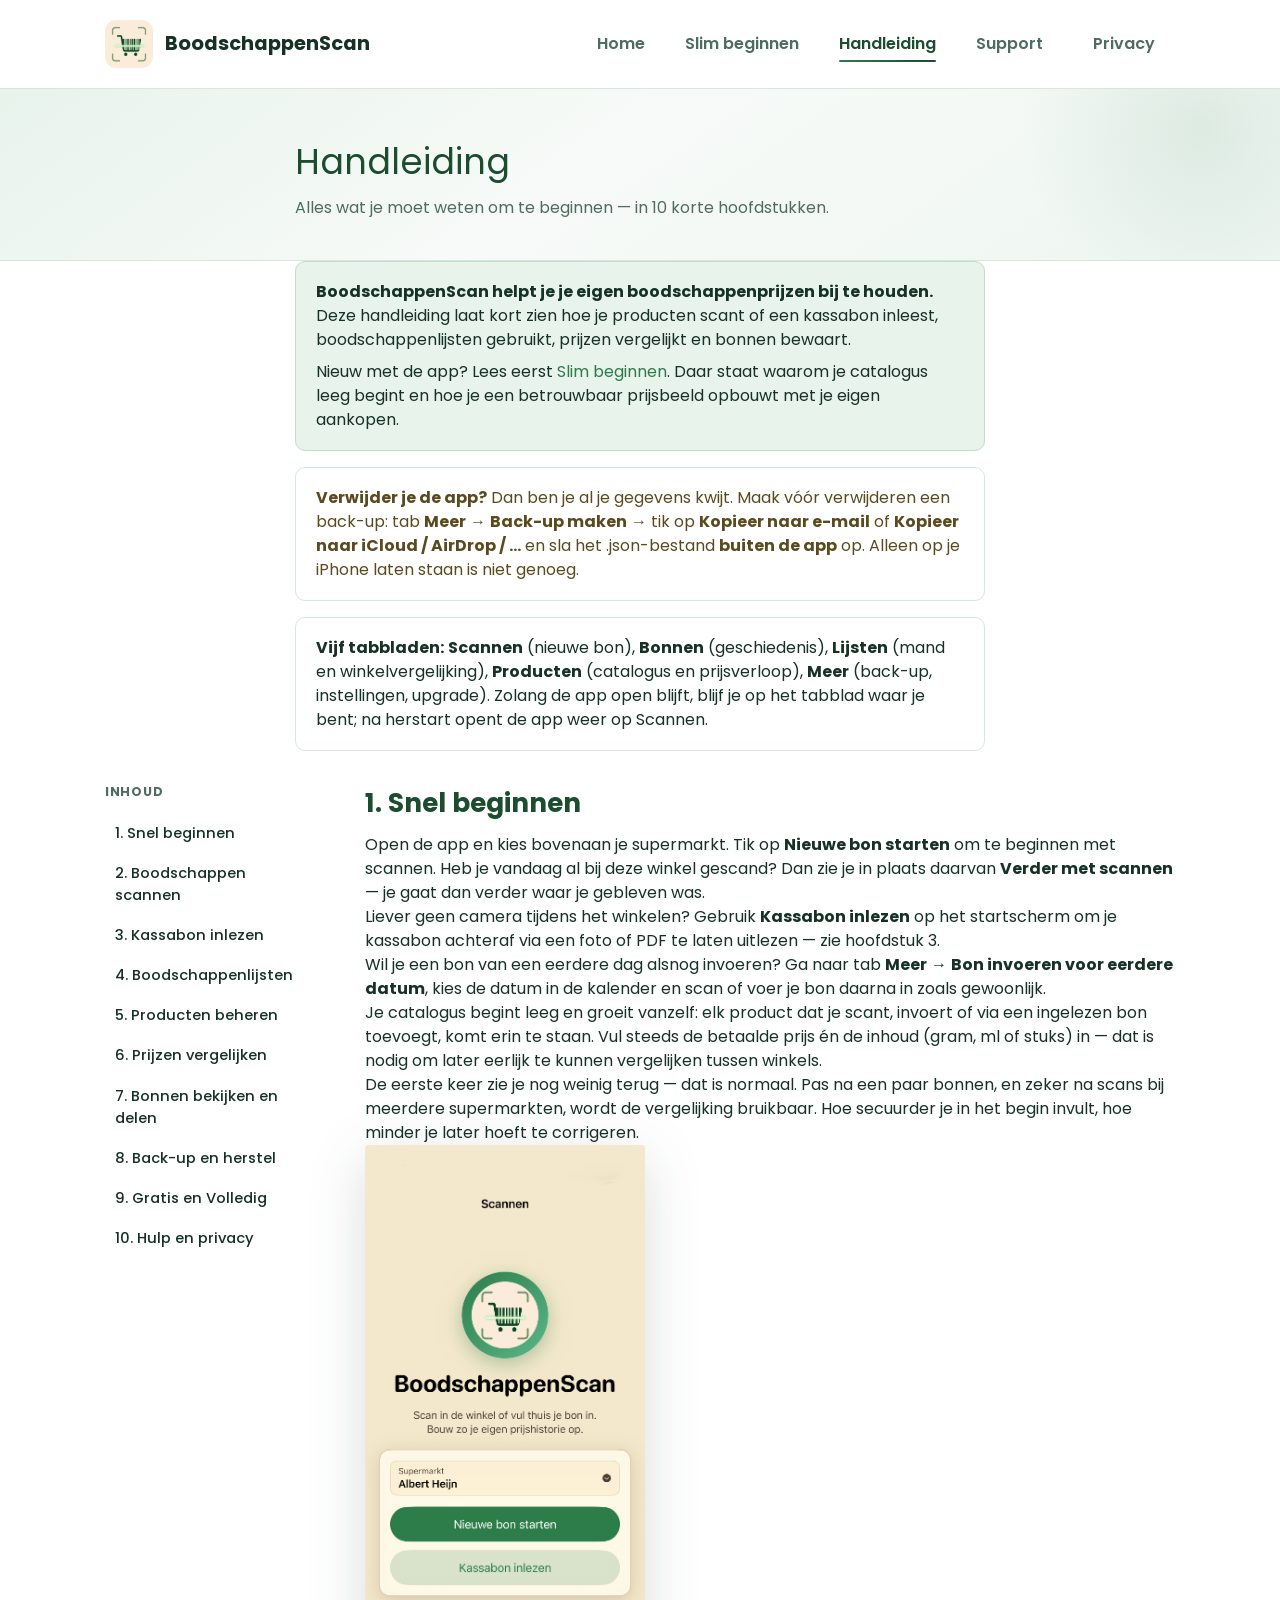
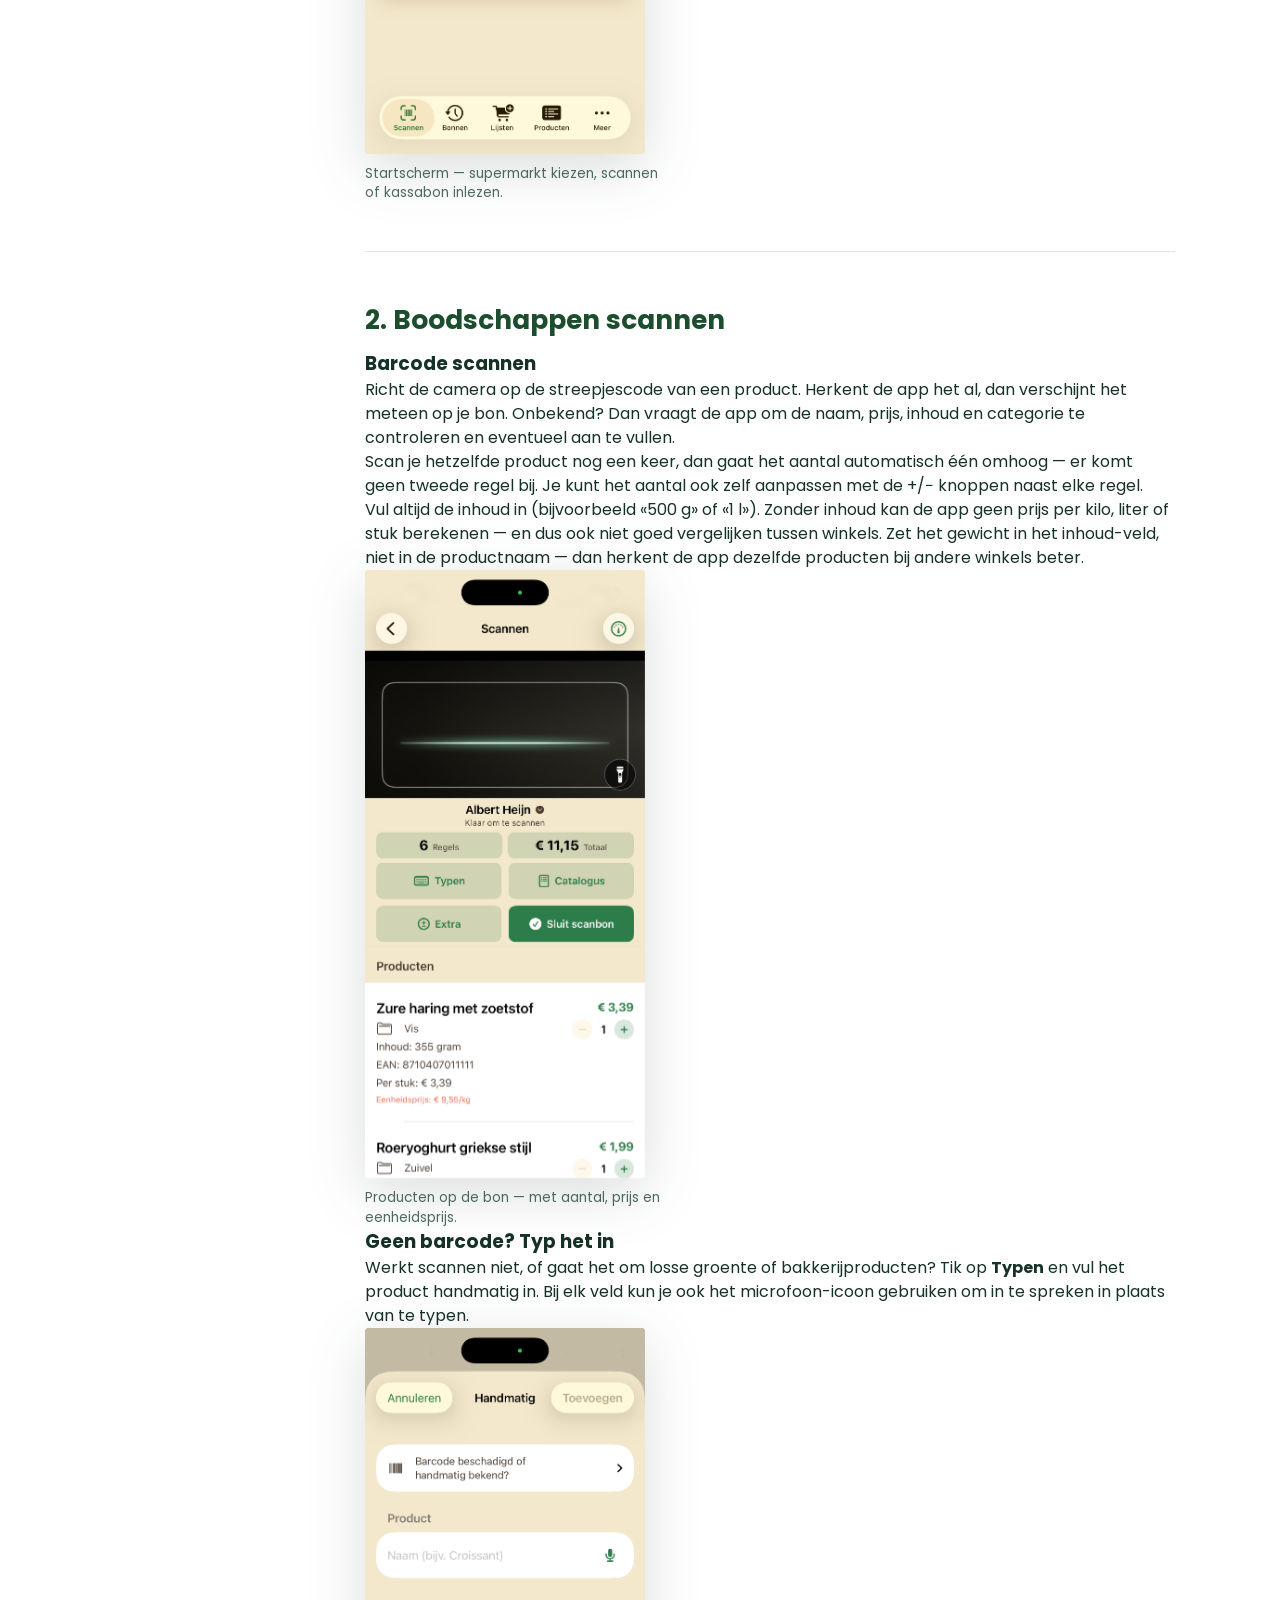
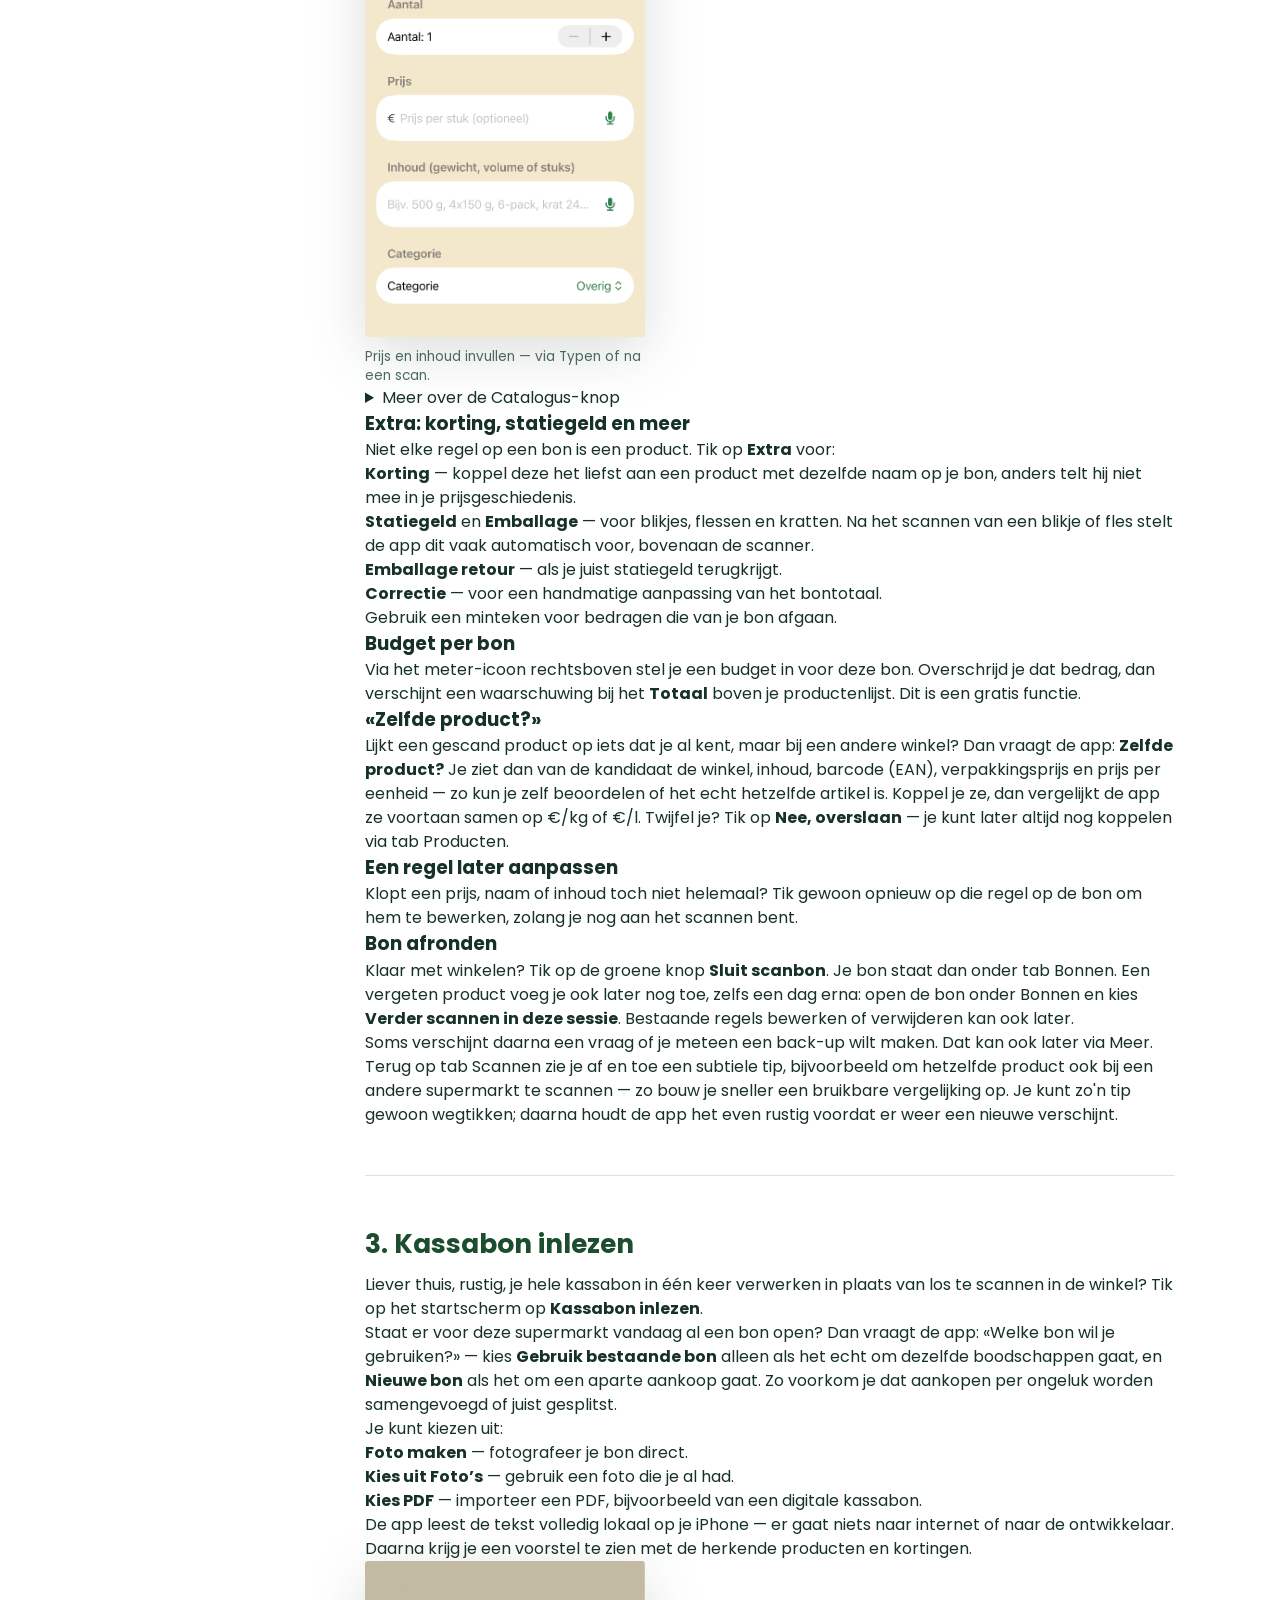
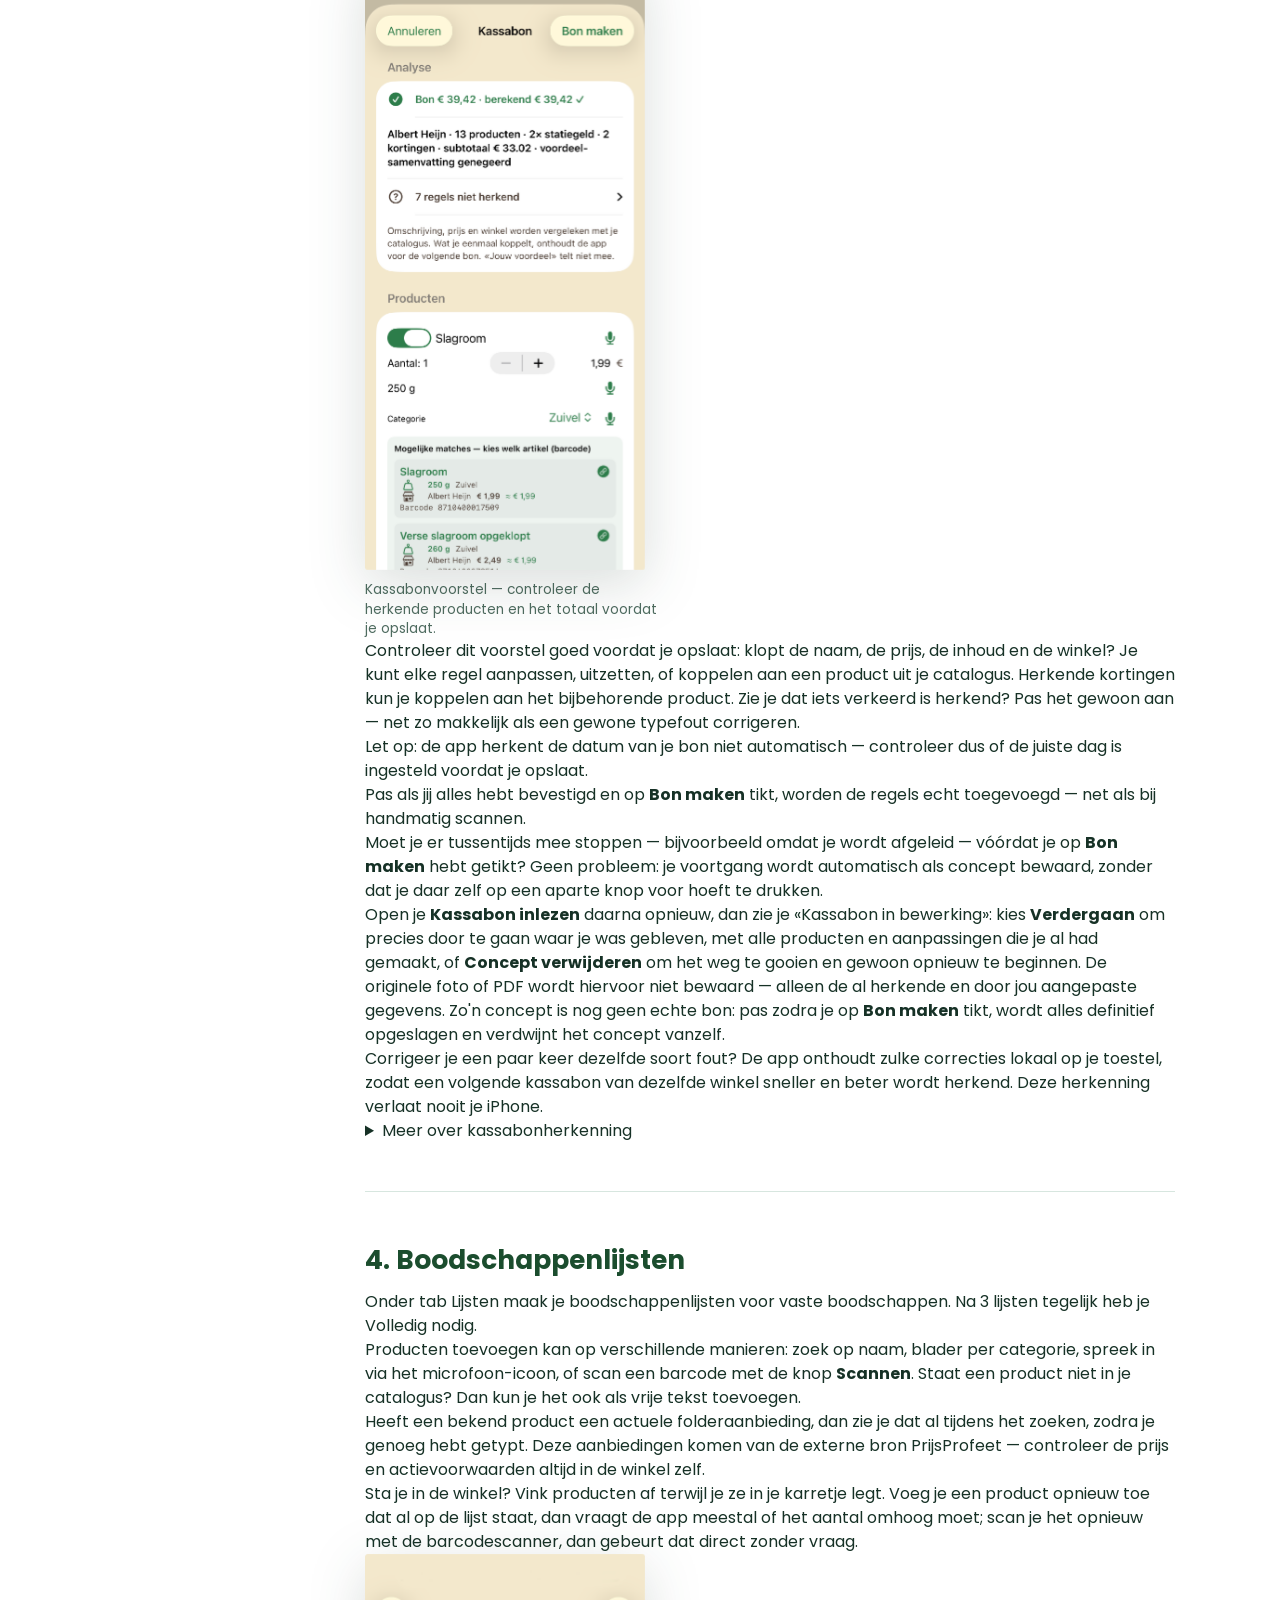
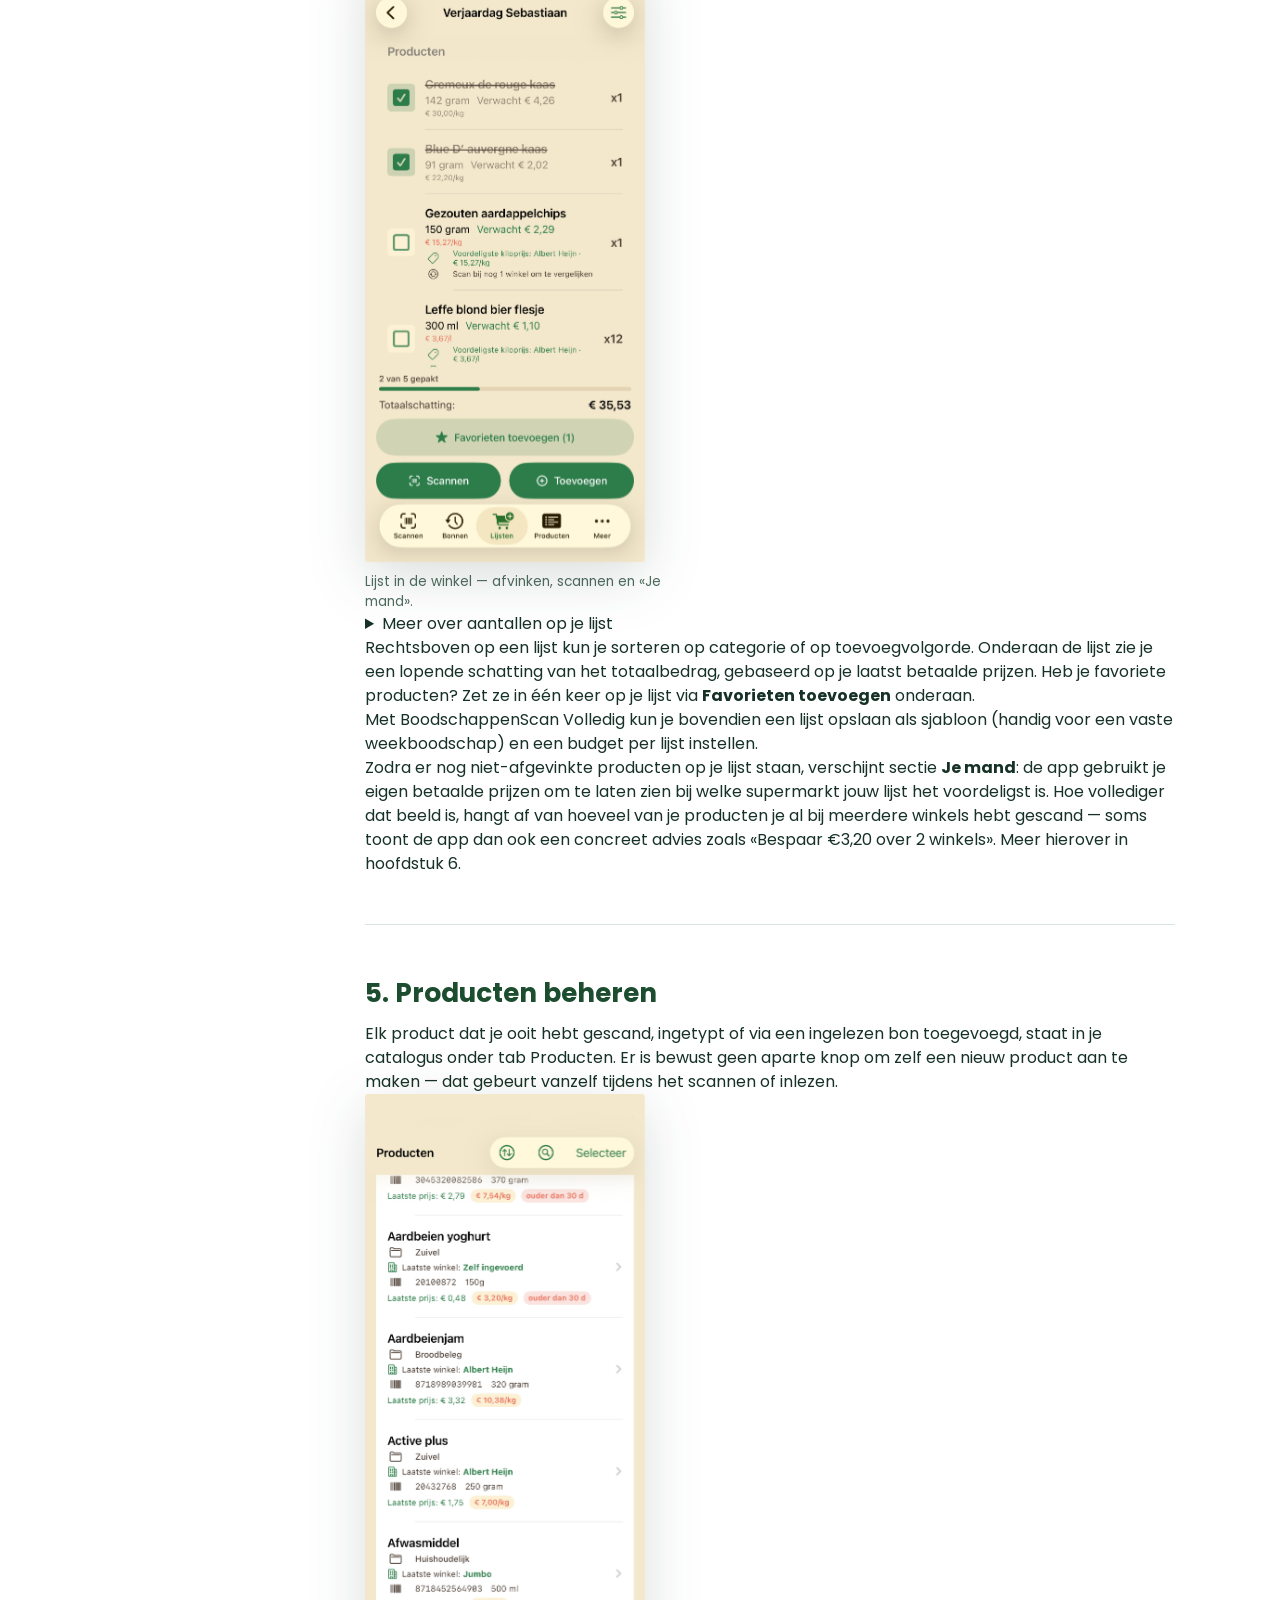
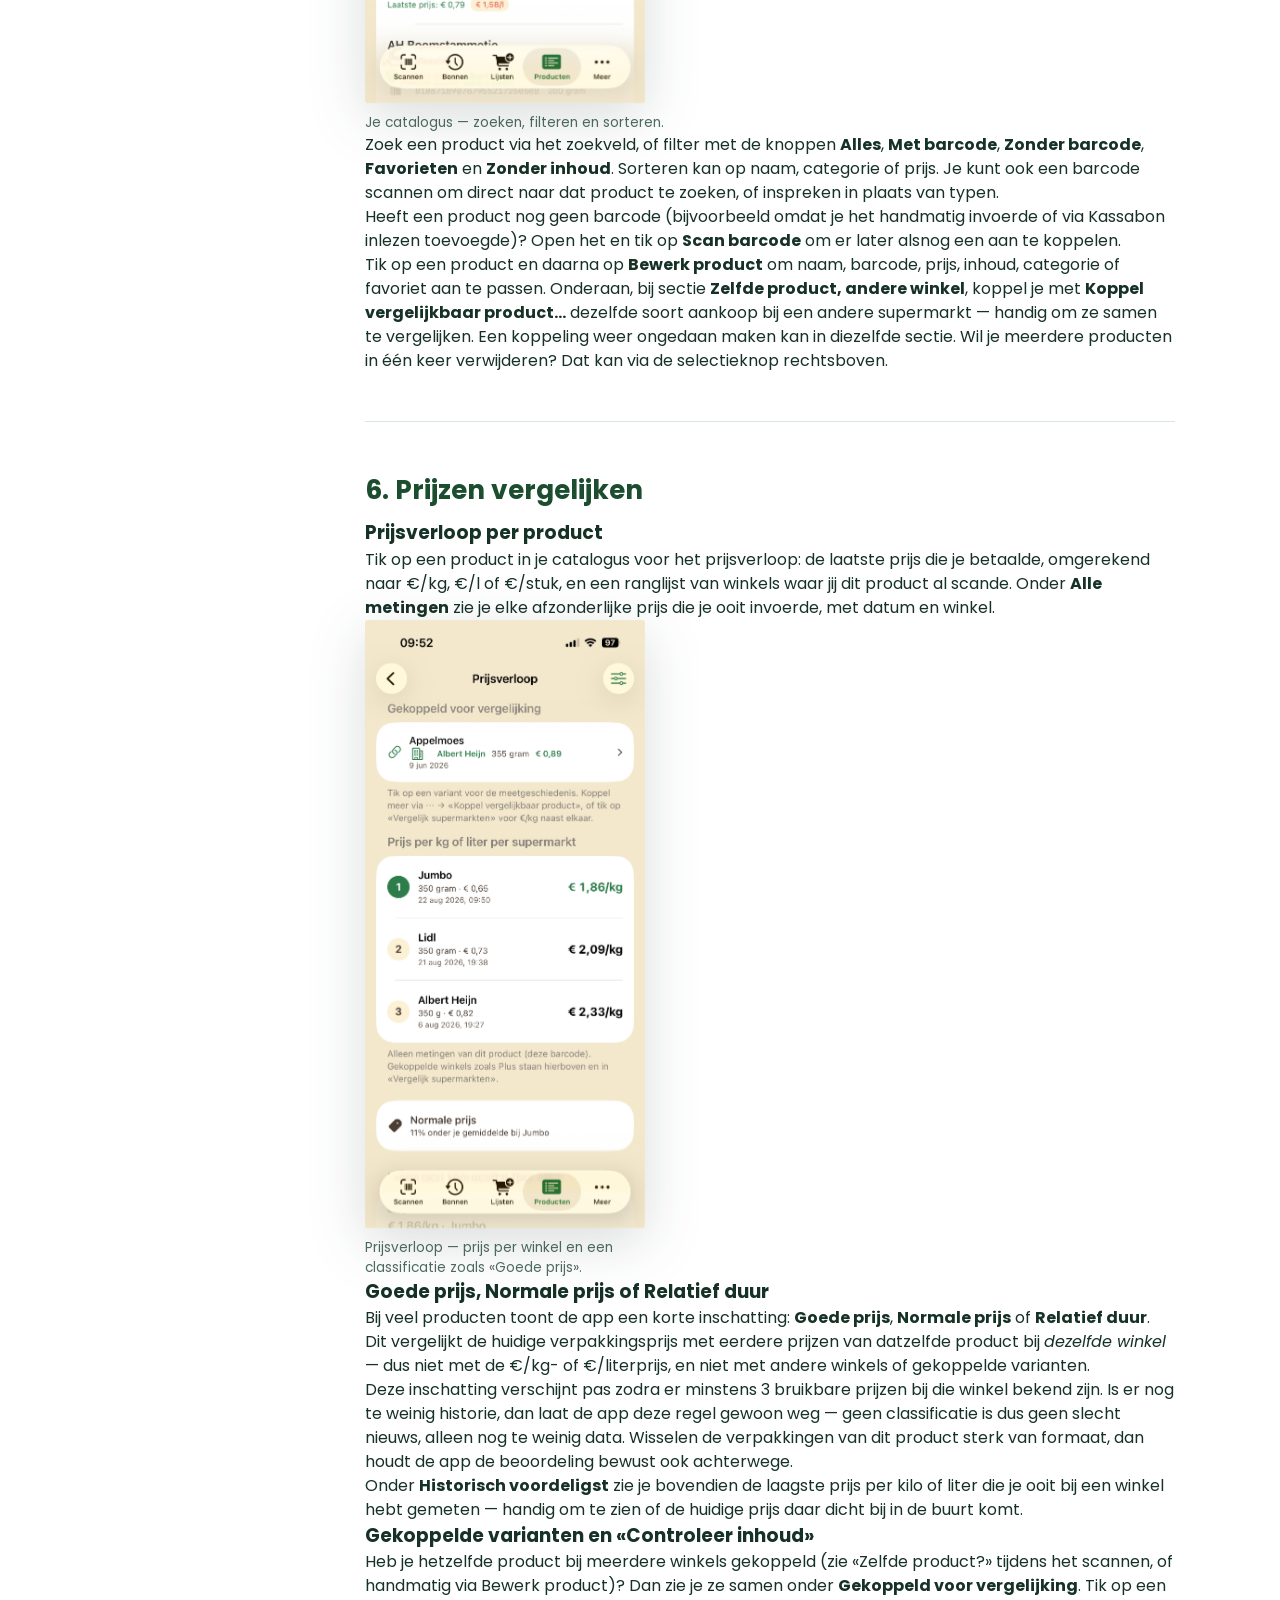
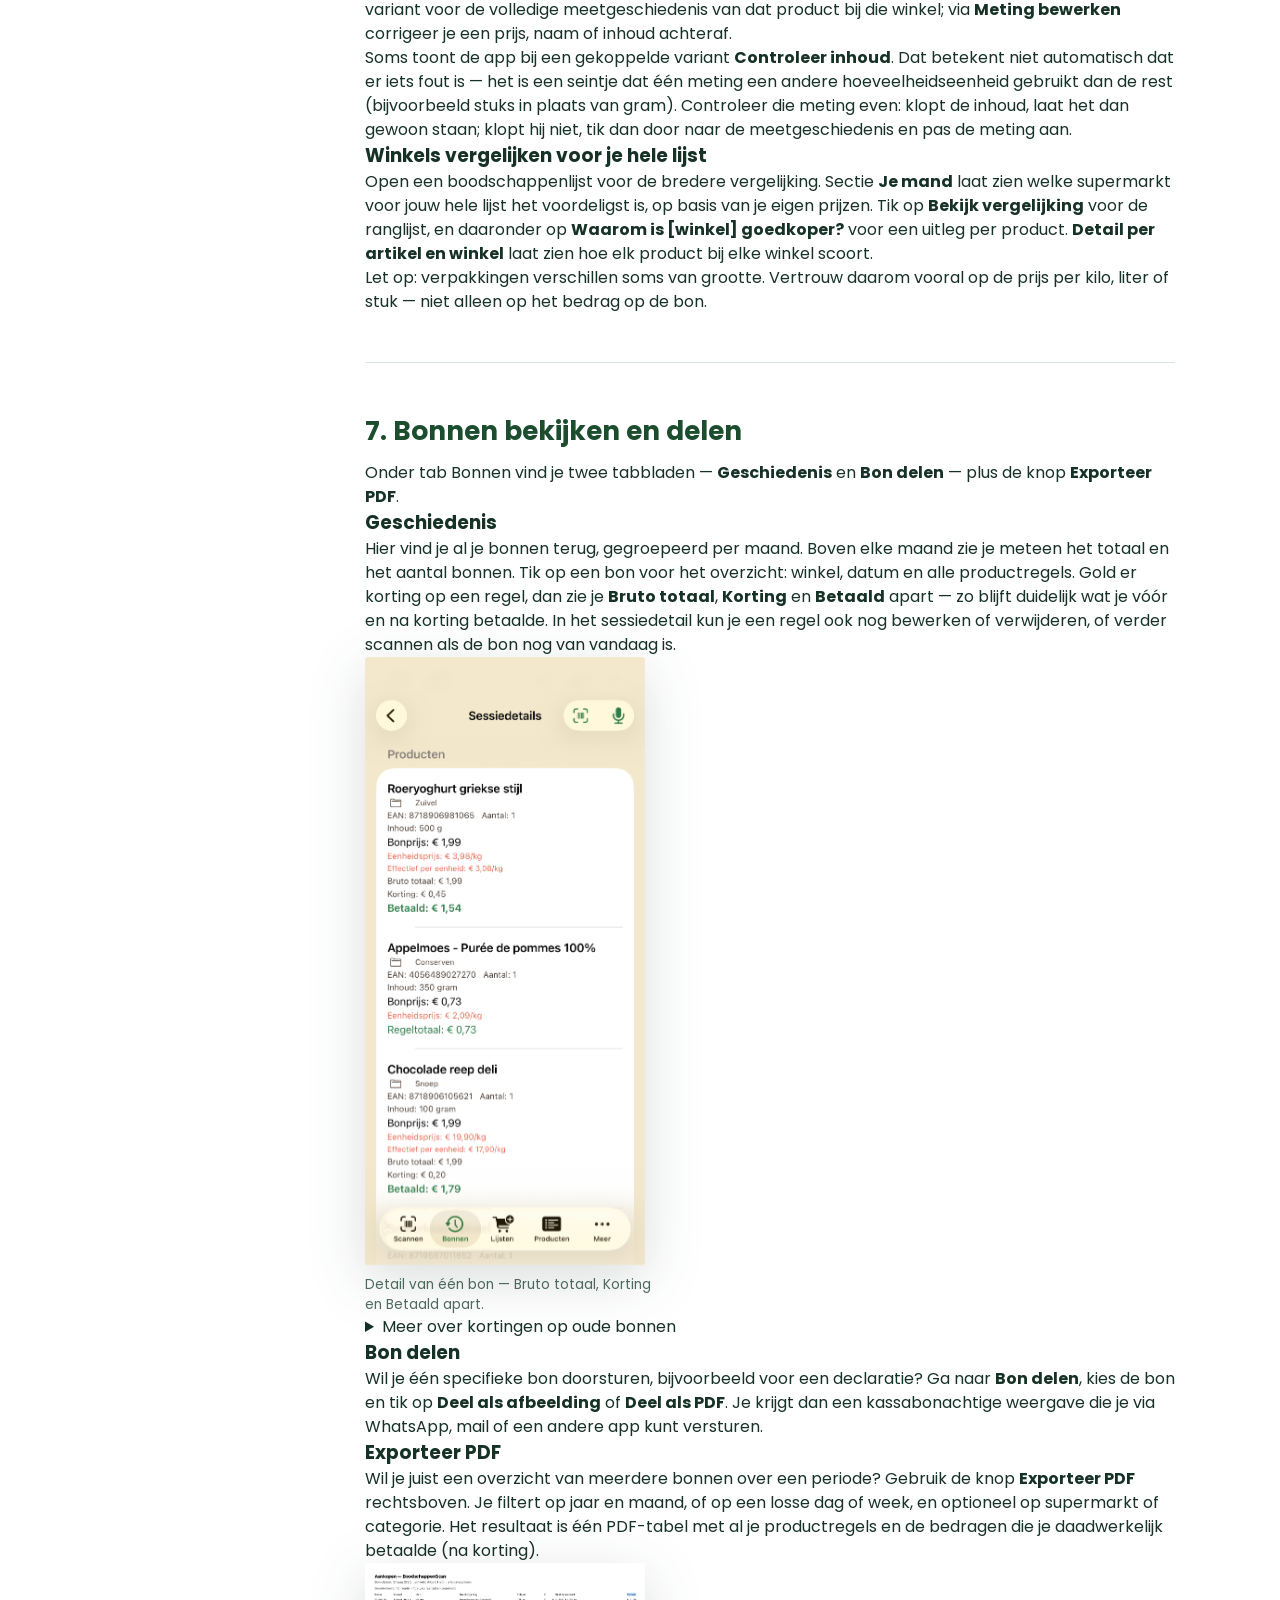
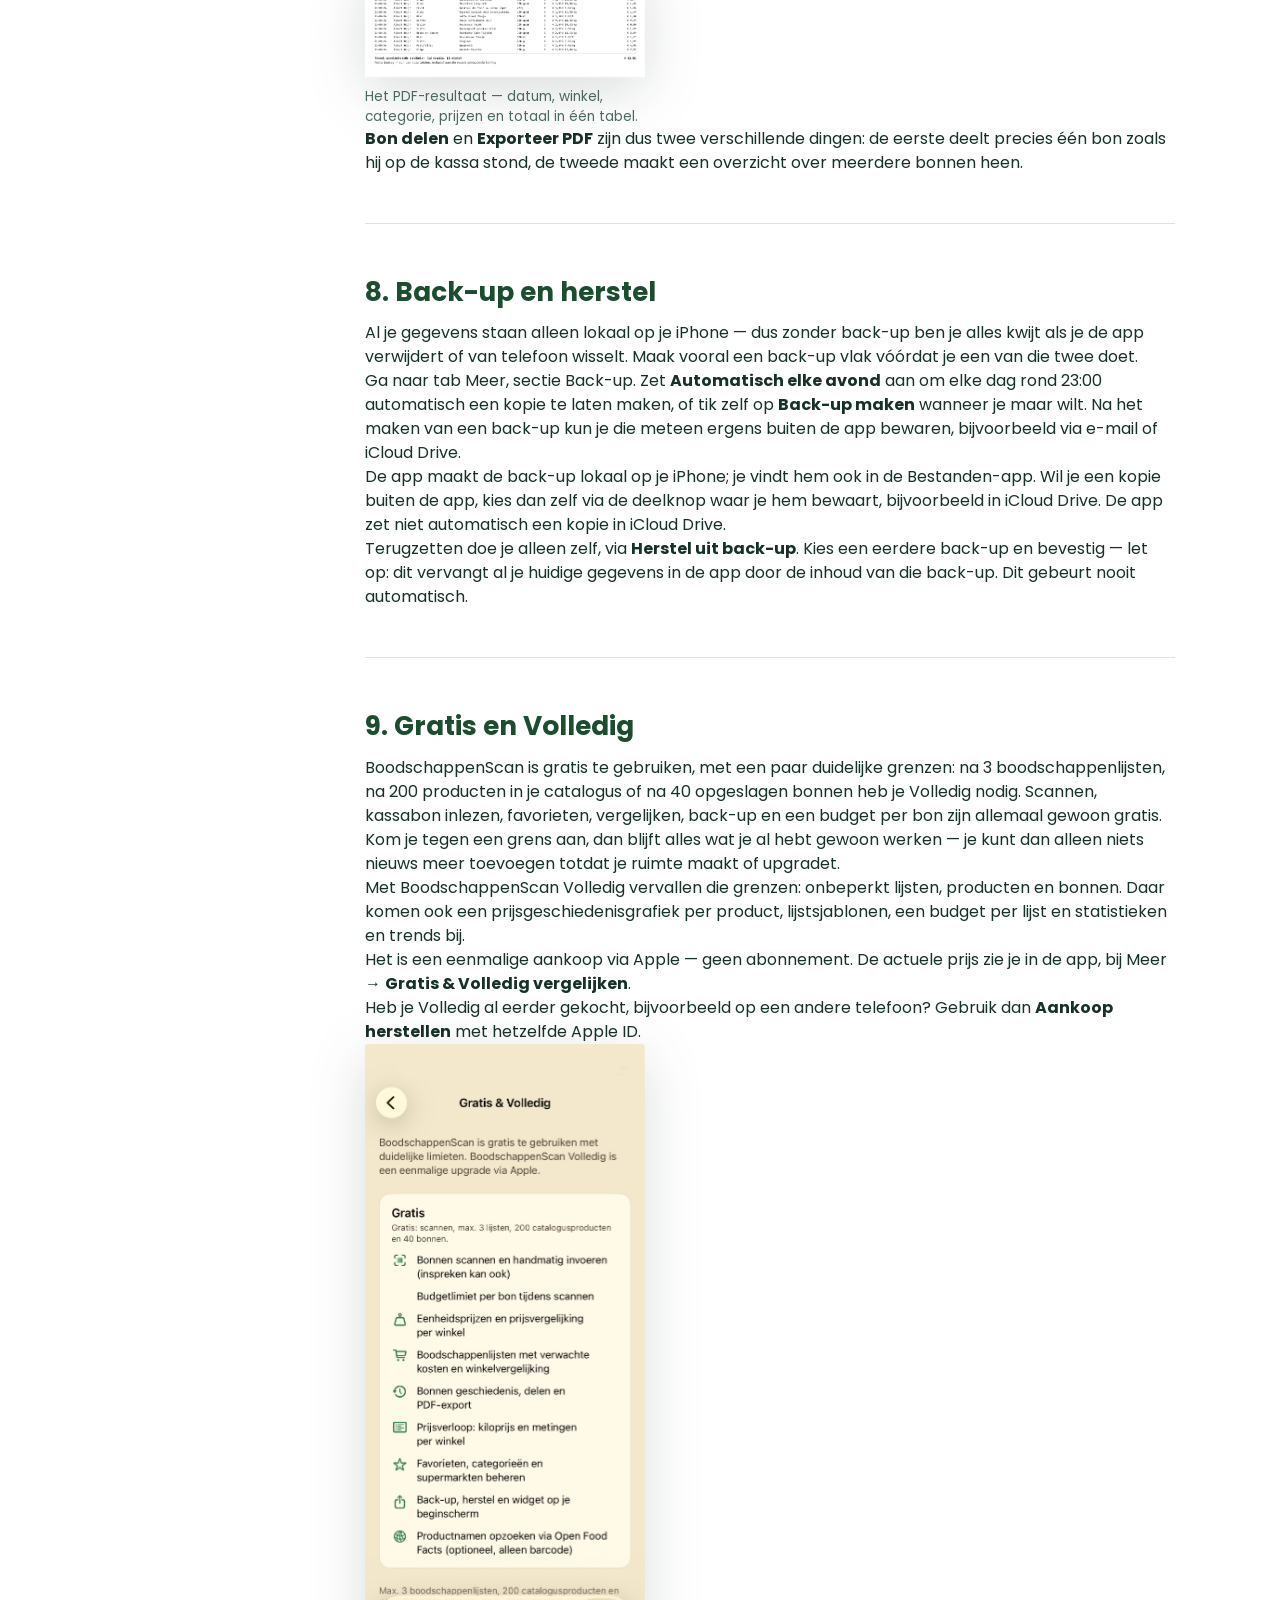
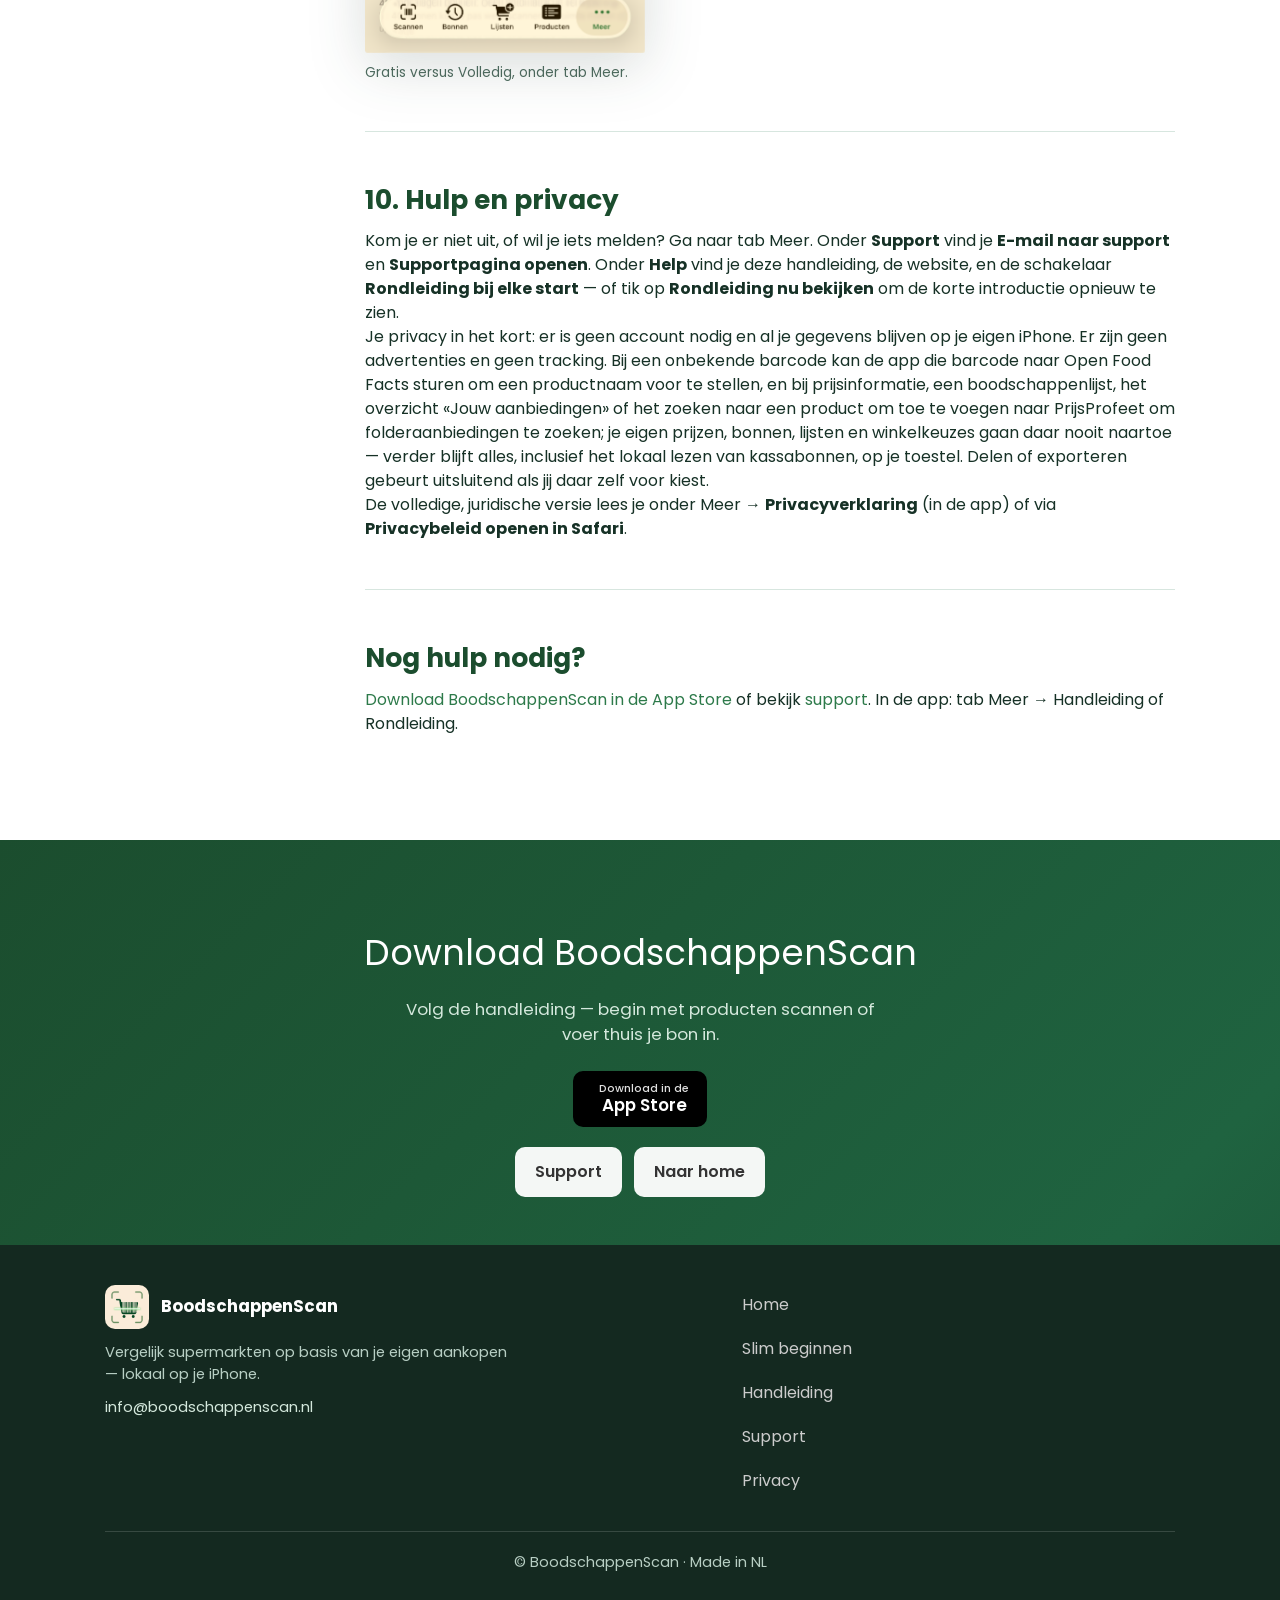
==== commit c0d56da3: "Add files via upload" ====
--- a/handleiding.html
+++ b/handleiding.html
@@ -143,7 +143,7 @@
 <h3>Een regel later aanpassen</h3>
 <p>Klopt een prijs, naam of inhoud toch niet helemaal? Tik gewoon opnieuw op die regel op de bon om hem te bewerken, zolang je nog aan het scannen bent.</p>
 <h3>Bon afronden</h3>
-<p>Klaar met winkelen? Tik op de groene knop <strong>Sluit scanbon</strong>. Je bon staat dan onder tab Bonnen. Tot middernacht kun je nog nieuwe producten scannen. Bestaande regels bewerken of verwijderen kan ook later.</p>
+<p>Klaar met winkelen? Tik op de groene knop <strong>Sluit scanbon</strong>. Je bon staat dan onder tab Bonnen. Een vergeten product voeg je ook later nog toe, zelfs een dag erna: open de bon onder Bonnen en kies <strong>Verder scannen in deze sessie</strong>. Bestaande regels bewerken of verwijderen kan ook later.</p>
 <p>Soms verschijnt daarna een vraag of je meteen een back-up wilt maken. Dat kan ook later via Meer.</p>
 <p>Terug op tab Scannen zie je af en toe een subtiele tip, bijvoorbeeld om hetzelfde product ook bij een andere supermarkt te scannen — zo bouw je sneller een bruikbare vergelijking op. Je kunt zo'n tip gewoon wegtikken; daarna houdt de app het even rustig voordat er weer een nieuwe verschijnt.</p>
 </section>
@@ -158,7 +158,6 @@
 <li><strong>Kies uit Foto’s</strong> — gebruik een foto die je al had.</li>
 <li><strong>Kies PDF</strong> — importeer een PDF, bijvoorbeeld van een digitale kassabon.</li>
 </ul>
-<p>Voor gevorderde gebruikers is er ook <strong>Voorstel plakken (JSON)</strong>, waarmee je een al voorbereid overzicht kunt plakken. De meeste mensen hebben dit niet nodig.</p>
 <p>De app leest de tekst volledig lokaal op je iPhone — er gaat niets naar internet of naar de ontwikkelaar. Daarna krijg je een voorstel te zien met de herkende producten en kortingen.</p>
 <figure class="guide-figure">
 <div class="device-shot guide-shot is-zoomable">
@@ -276,7 +275,7 @@
 <h2>8. Back-up en herstel</h2>
 <p>Al je gegevens staan alleen lokaal op je iPhone — dus zonder back-up ben je alles kwijt als je de app verwijdert of van telefoon wisselt. Maak vooral een back-up vlak vóórdat je een van die twee doet.</p>
 <p>Ga naar tab Meer, sectie Back-up. Zet <strong>Automatisch elke avond</strong> aan om elke dag rond 23:00 automatisch een kopie te laten maken, of tik zelf op <strong>Back-up maken</strong> wanneer je maar wilt. Na het maken van een back-up kun je die meteen ergens buiten de app bewaren, bijvoorbeeld via e-mail of iCloud Drive.</p>
-<p>Heb je iCloud Drive ingeschakeld op je toestel? Dan bewaart de app automatisch ook een kopie daar, naast de lokale kopie.</p>
+<p>De app maakt de back-up lokaal op je iPhone; je vindt hem ook in de Bestanden-app. Wil je een kopie buiten de app, kies dan zelf via de deelknop waar je hem bewaart, bijvoorbeeld in iCloud Drive. De app zet niet automatisch een kopie in iCloud Drive.</p>
 <p>Terugzetten doe je alleen zelf, via <strong>Herstel uit back-up</strong>. Kies een eerdere back-up en bevestig — let op: dit vervangt al je huidige gegevens in de app door de inhoud van die back-up. Dit gebeurt nooit automatisch.</p>
 </section>
 <!-- 9. GRATIS EN VOLLEDIG -->
@@ -298,7 +297,7 @@
 <section class="guide-chapter" id="hulp-privacy">
 <h2>10. Hulp en privacy</h2>
 <p>Kom je er niet uit, of wil je iets melden? Ga naar tab Meer. Onder <strong>Support</strong> vind je <strong>E-mail naar support</strong> en <strong>Supportpagina openen</strong>. Onder <strong>Help</strong> vind je deze handleiding, de website, en de schakelaar <strong>Rondleiding bij elke start</strong> — of tik op <strong>Rondleiding nu bekijken</strong> om de korte introductie opnieuw te zien.</p>
-<p>Je privacy in het kort: er is geen account nodig en al je gegevens blijven op je eigen iPhone. Er zijn geen advertenties en geen tracking. Bij een onbekende barcode kan de app die barcode naar Open Food Facts sturen om een productnaam voor te stellen, en bij prijsinformatie, een boodschappenlijst, het overzicht «Aanbiedingen voor jou» of het zoeken naar een product om toe te voegen naar PrijsProfeet om folderaanbiedingen te zoeken; je eigen prijzen, bonnen, lijsten en winkelkeuzes gaan daar nooit naartoe — verder blijft alles, inclusief het lokaal lezen van kassabonnen, op je toestel. Delen of exporteren gebeurt uitsluitend als jij daar zelf voor kiest.</p>
+<p>Je privacy in het kort: er is geen account nodig en al je gegevens blijven op je eigen iPhone. Er zijn geen advertenties en geen tracking. Bij een onbekende barcode kan de app die barcode naar Open Food Facts sturen om een productnaam voor te stellen, en bij prijsinformatie, een boodschappenlijst, het overzicht «Jouw aanbiedingen» of het zoeken naar een product om toe te voegen naar PrijsProfeet om folderaanbiedingen te zoeken; je eigen prijzen, bonnen, lijsten en winkelkeuzes gaan daar nooit naartoe — verder blijft alles, inclusief het lokaal lezen van kassabonnen, op je toestel. Delen of exporteren gebeurt uitsluitend als jij daar zelf voor kiest.</p>
 <p>De volledige, juridische versie lees je onder Meer → <strong>Privacyverklaring</strong> (in de app) of via <strong>Privacybeleid openen in Safari</strong>.</p>
 </section>
 <section class="guide-chapter guide-chapter-end">
